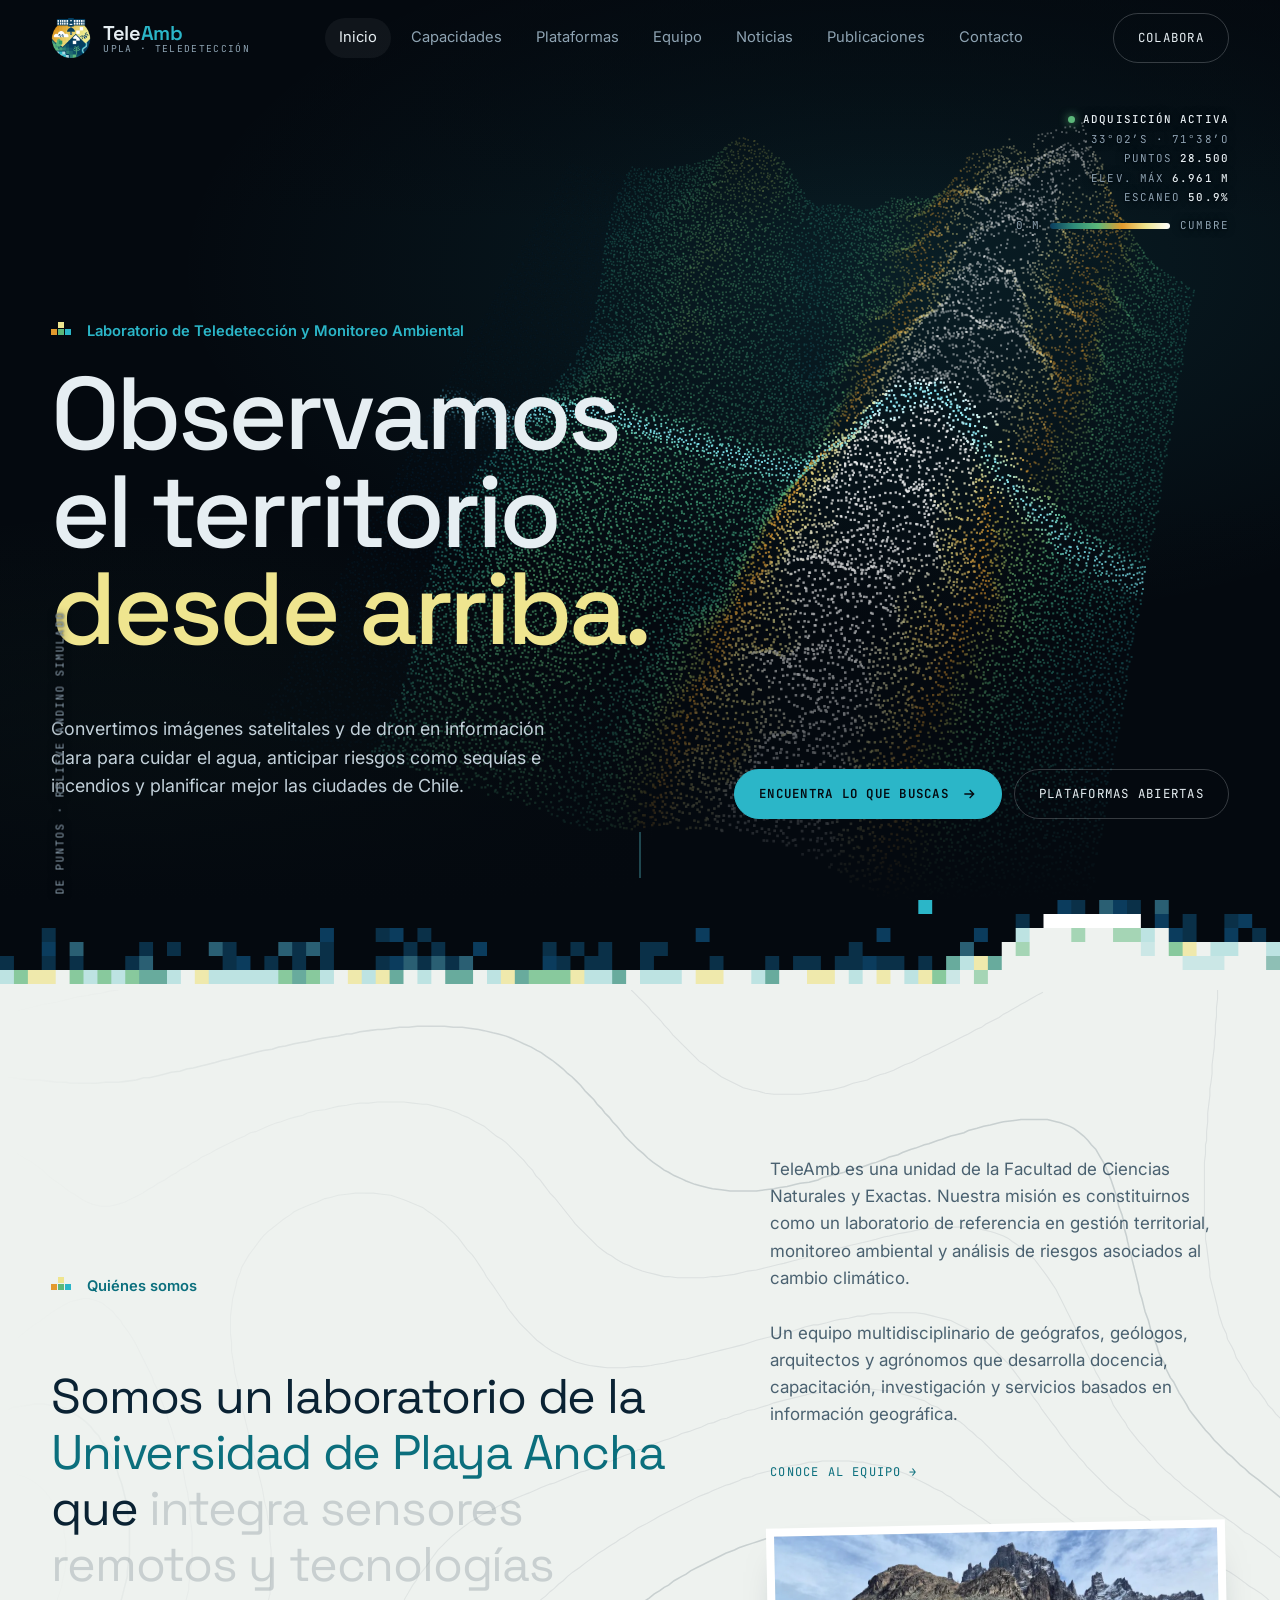
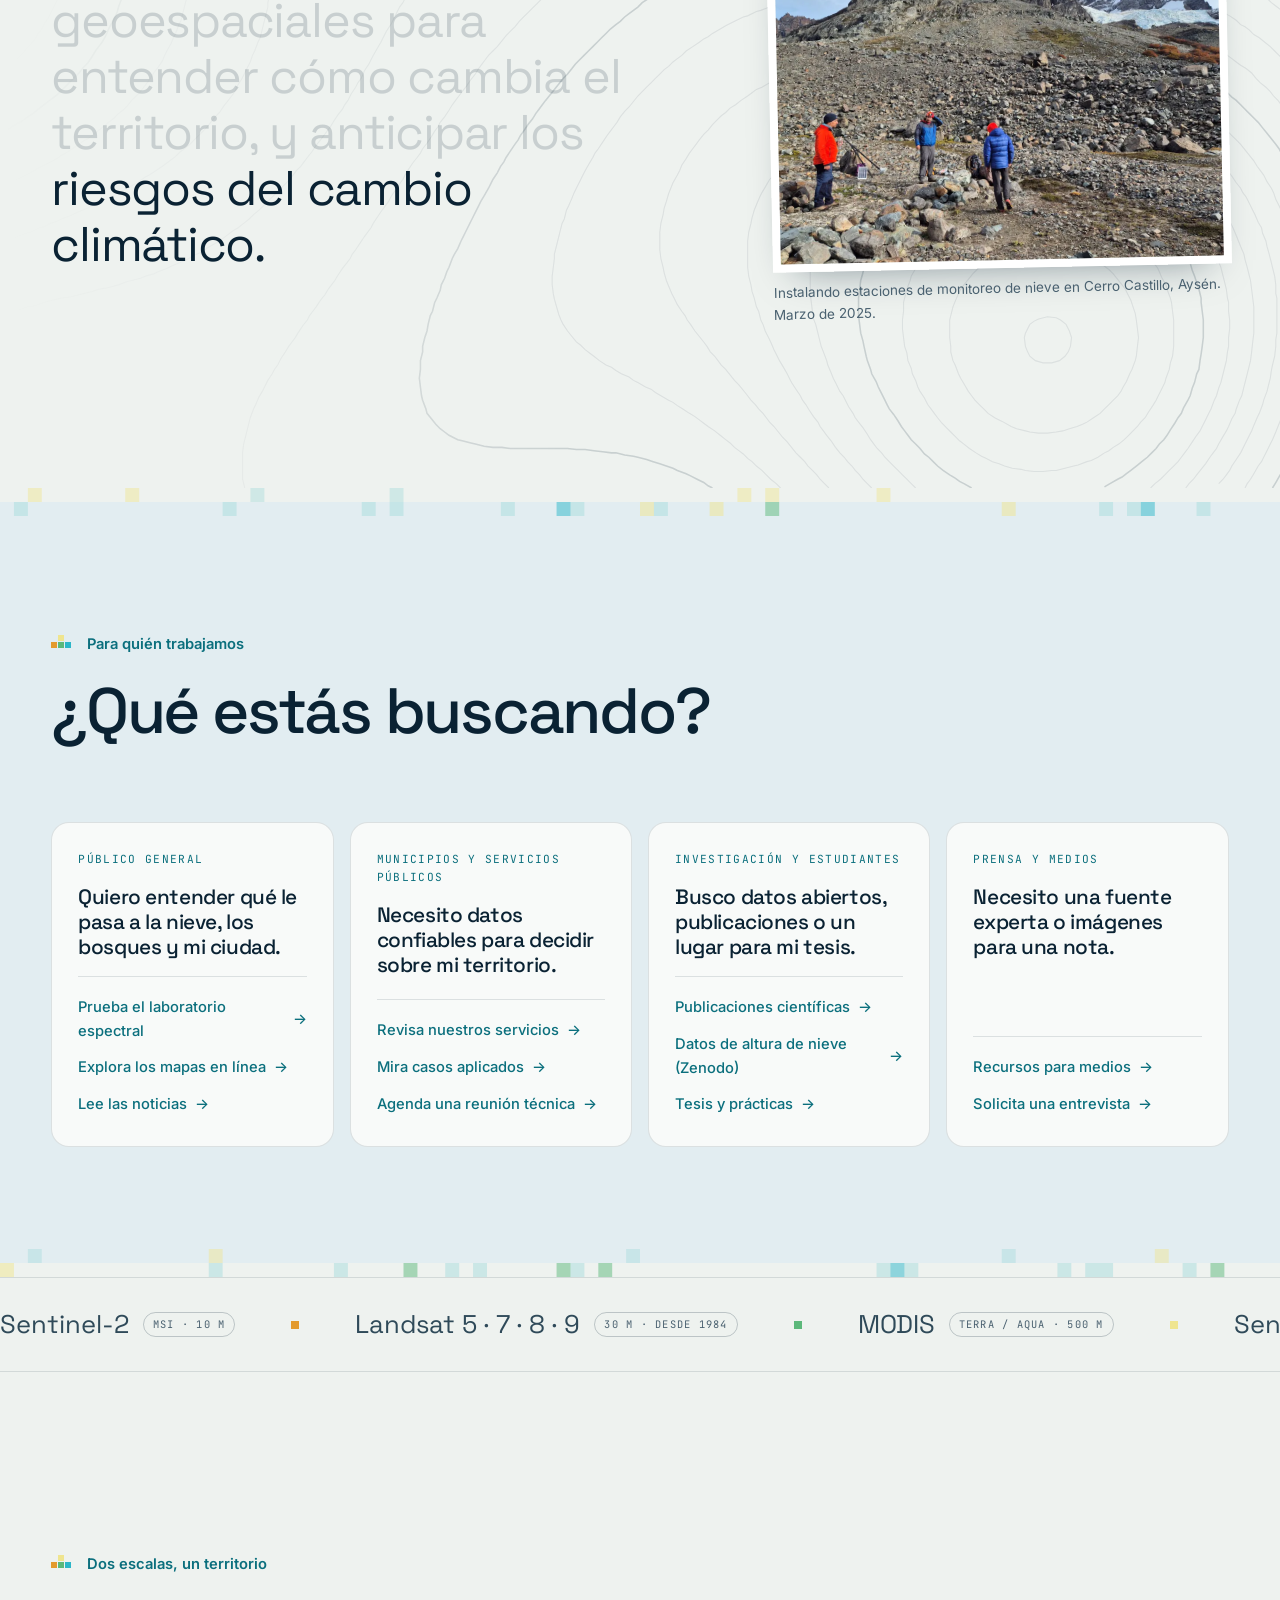
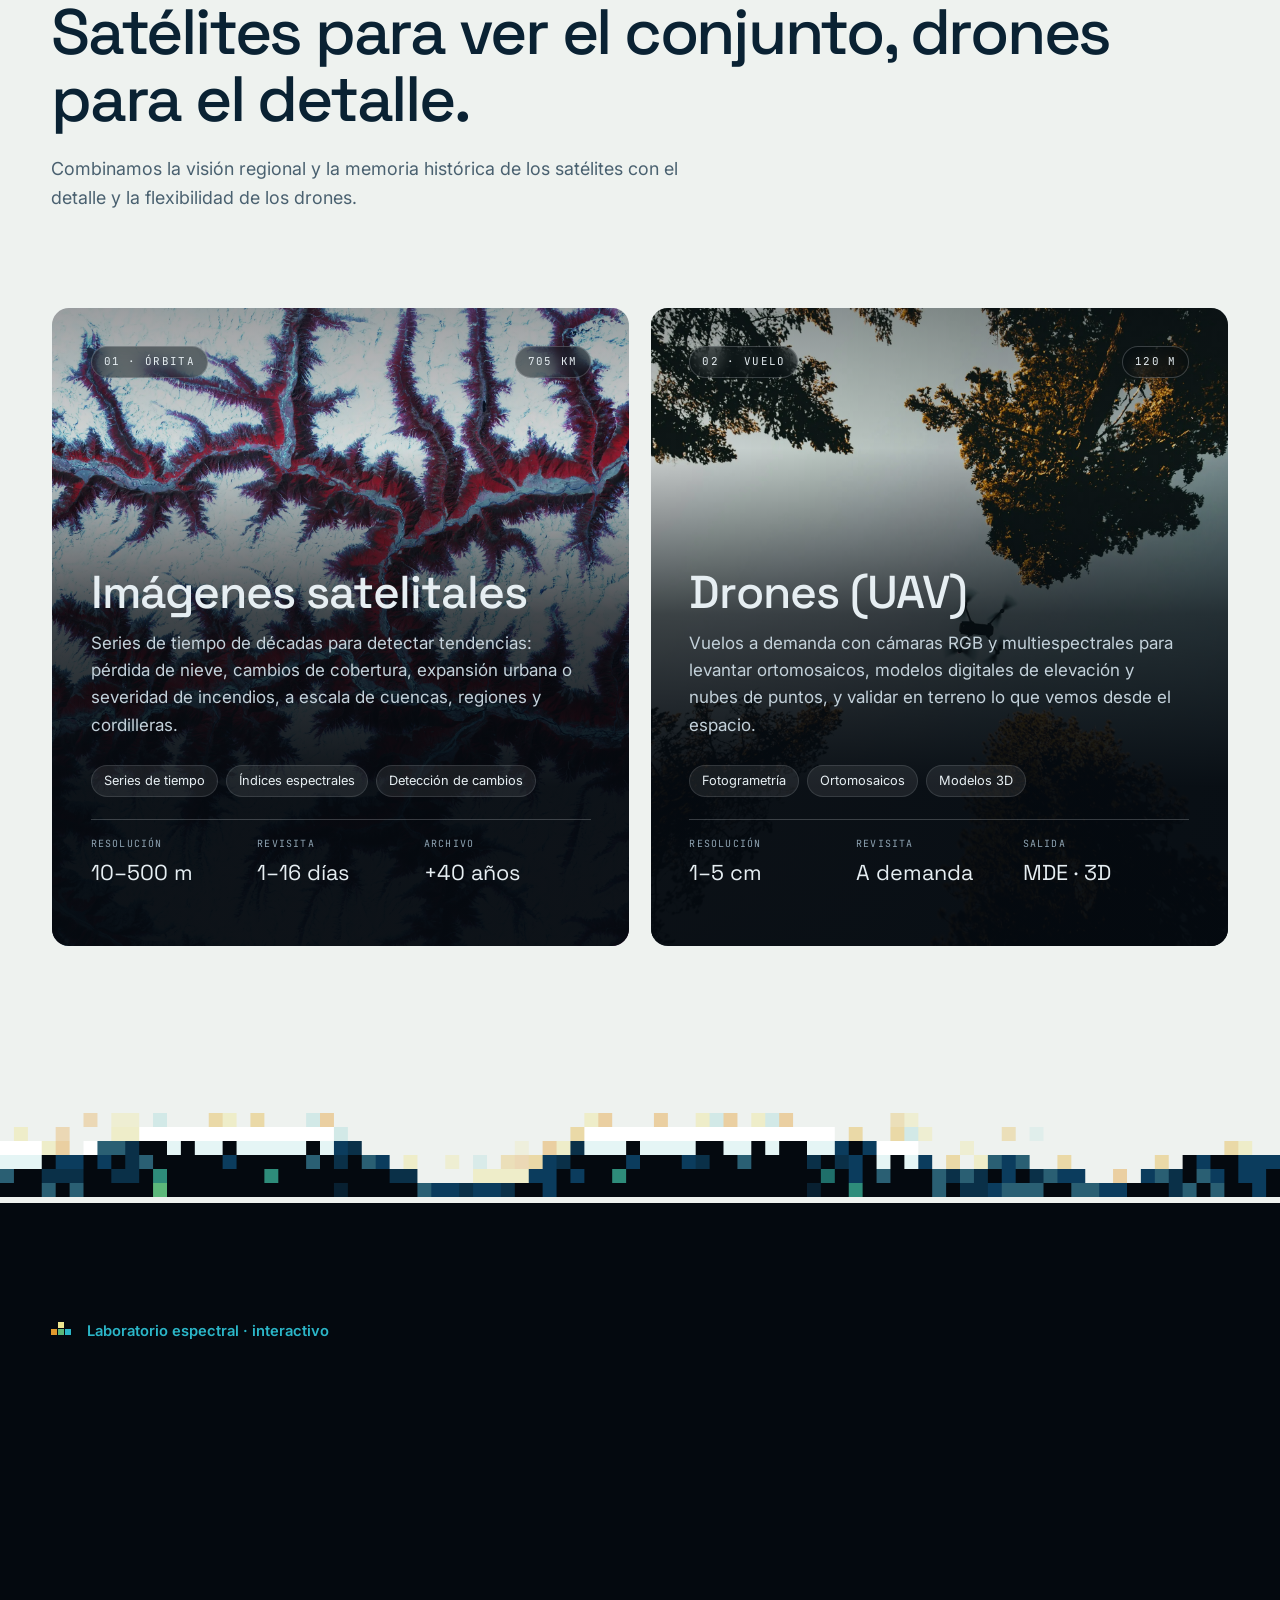
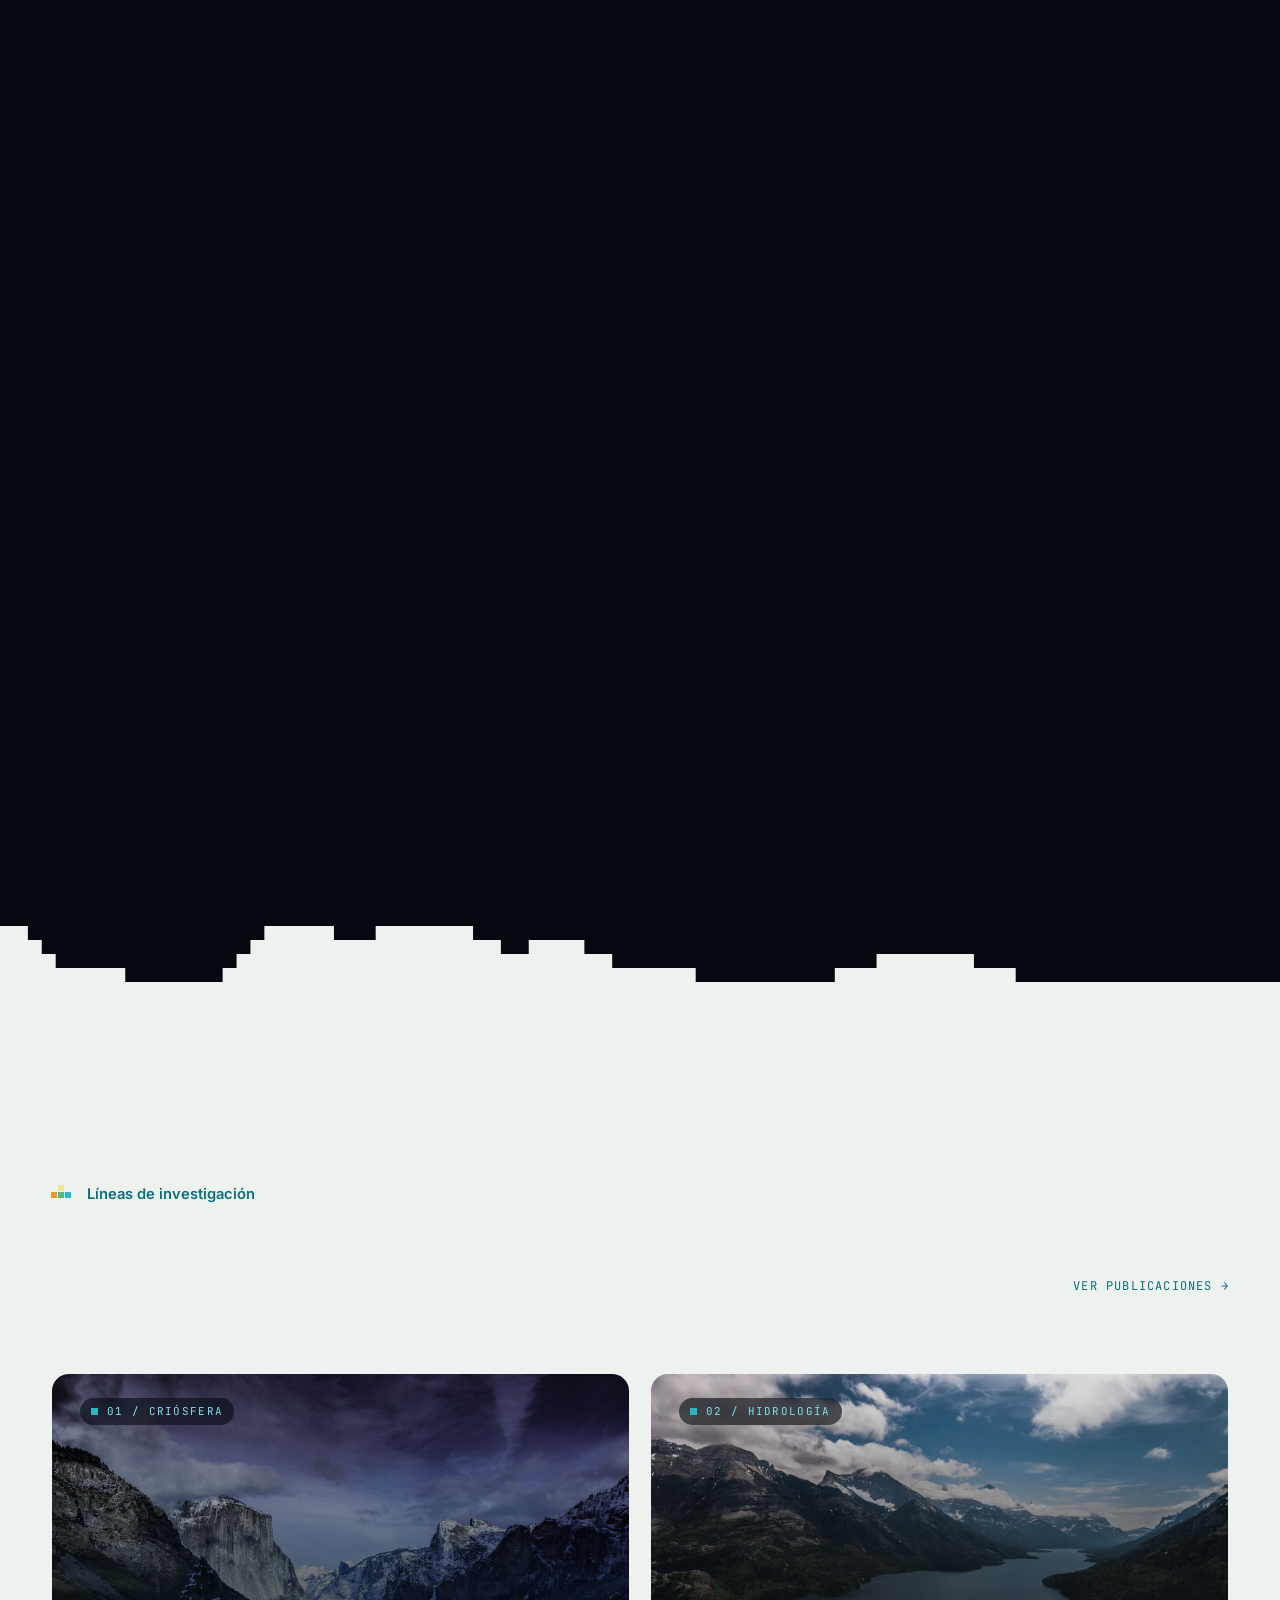
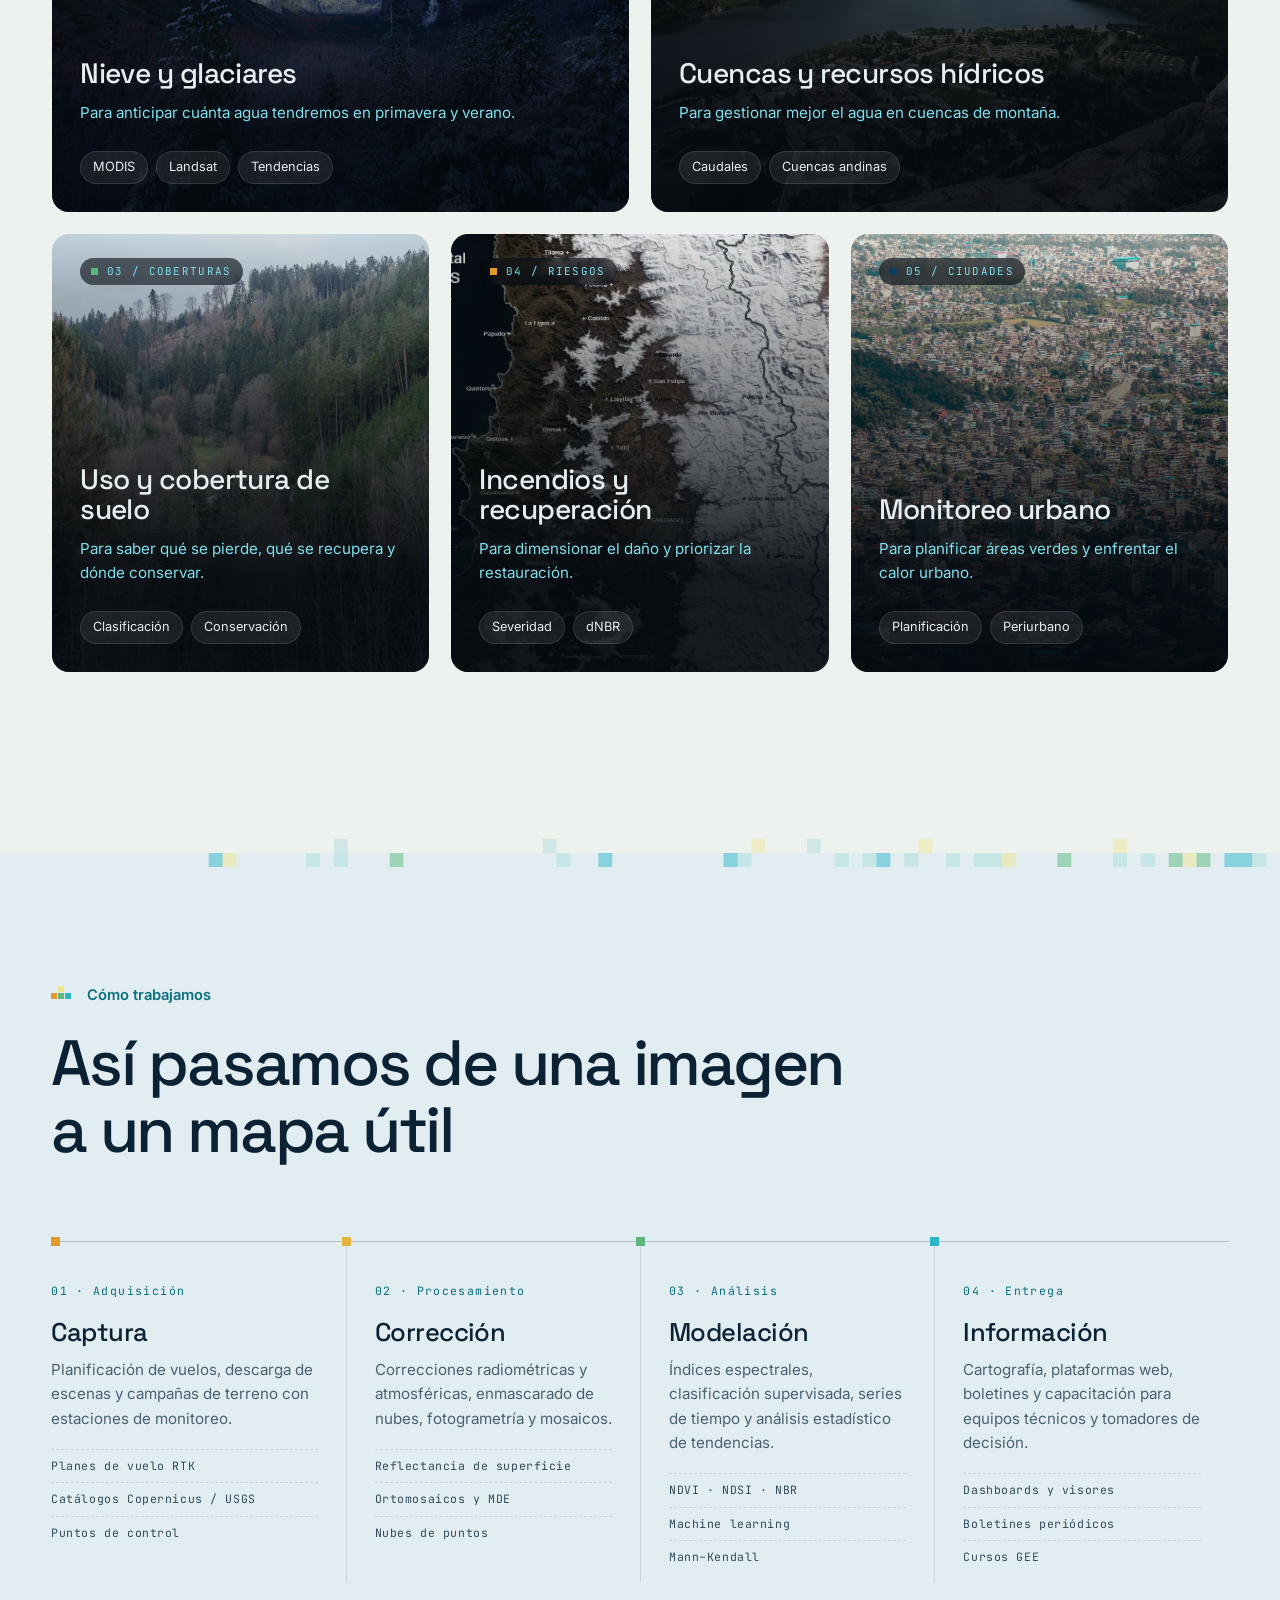
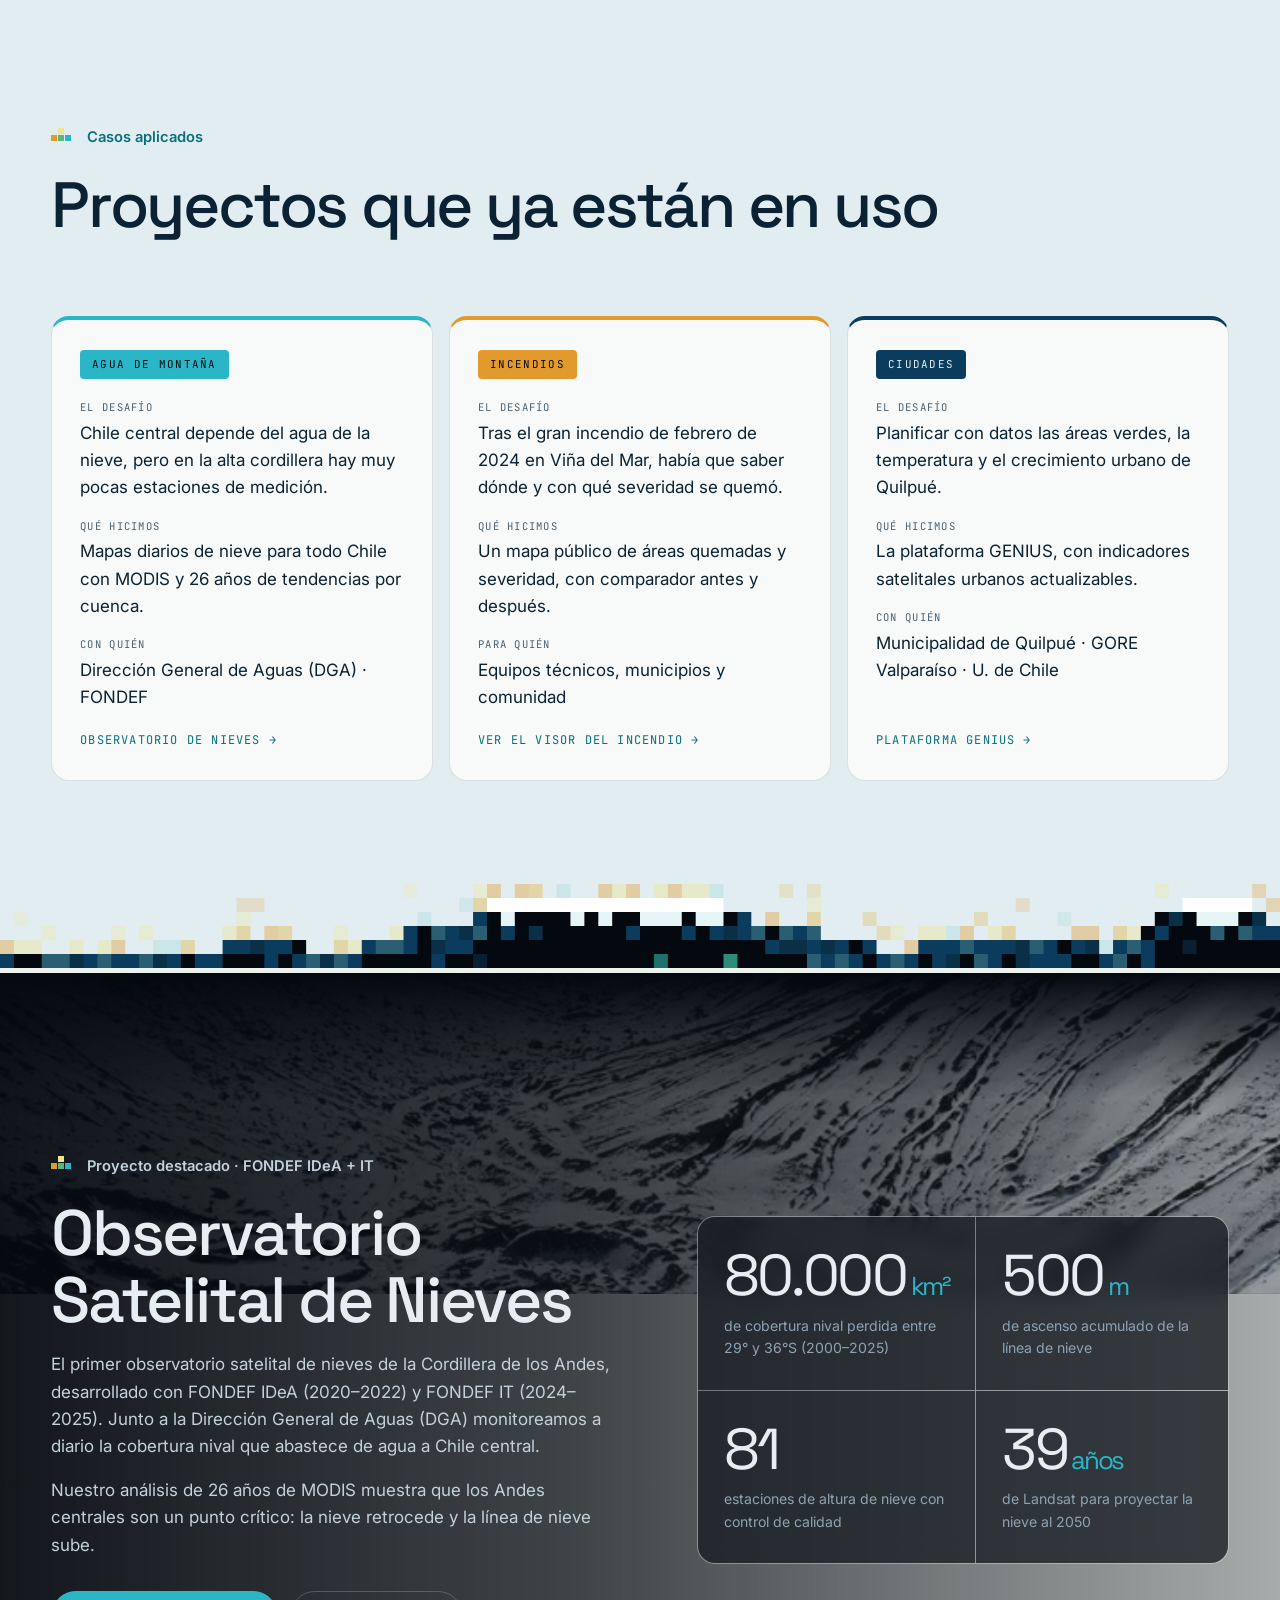
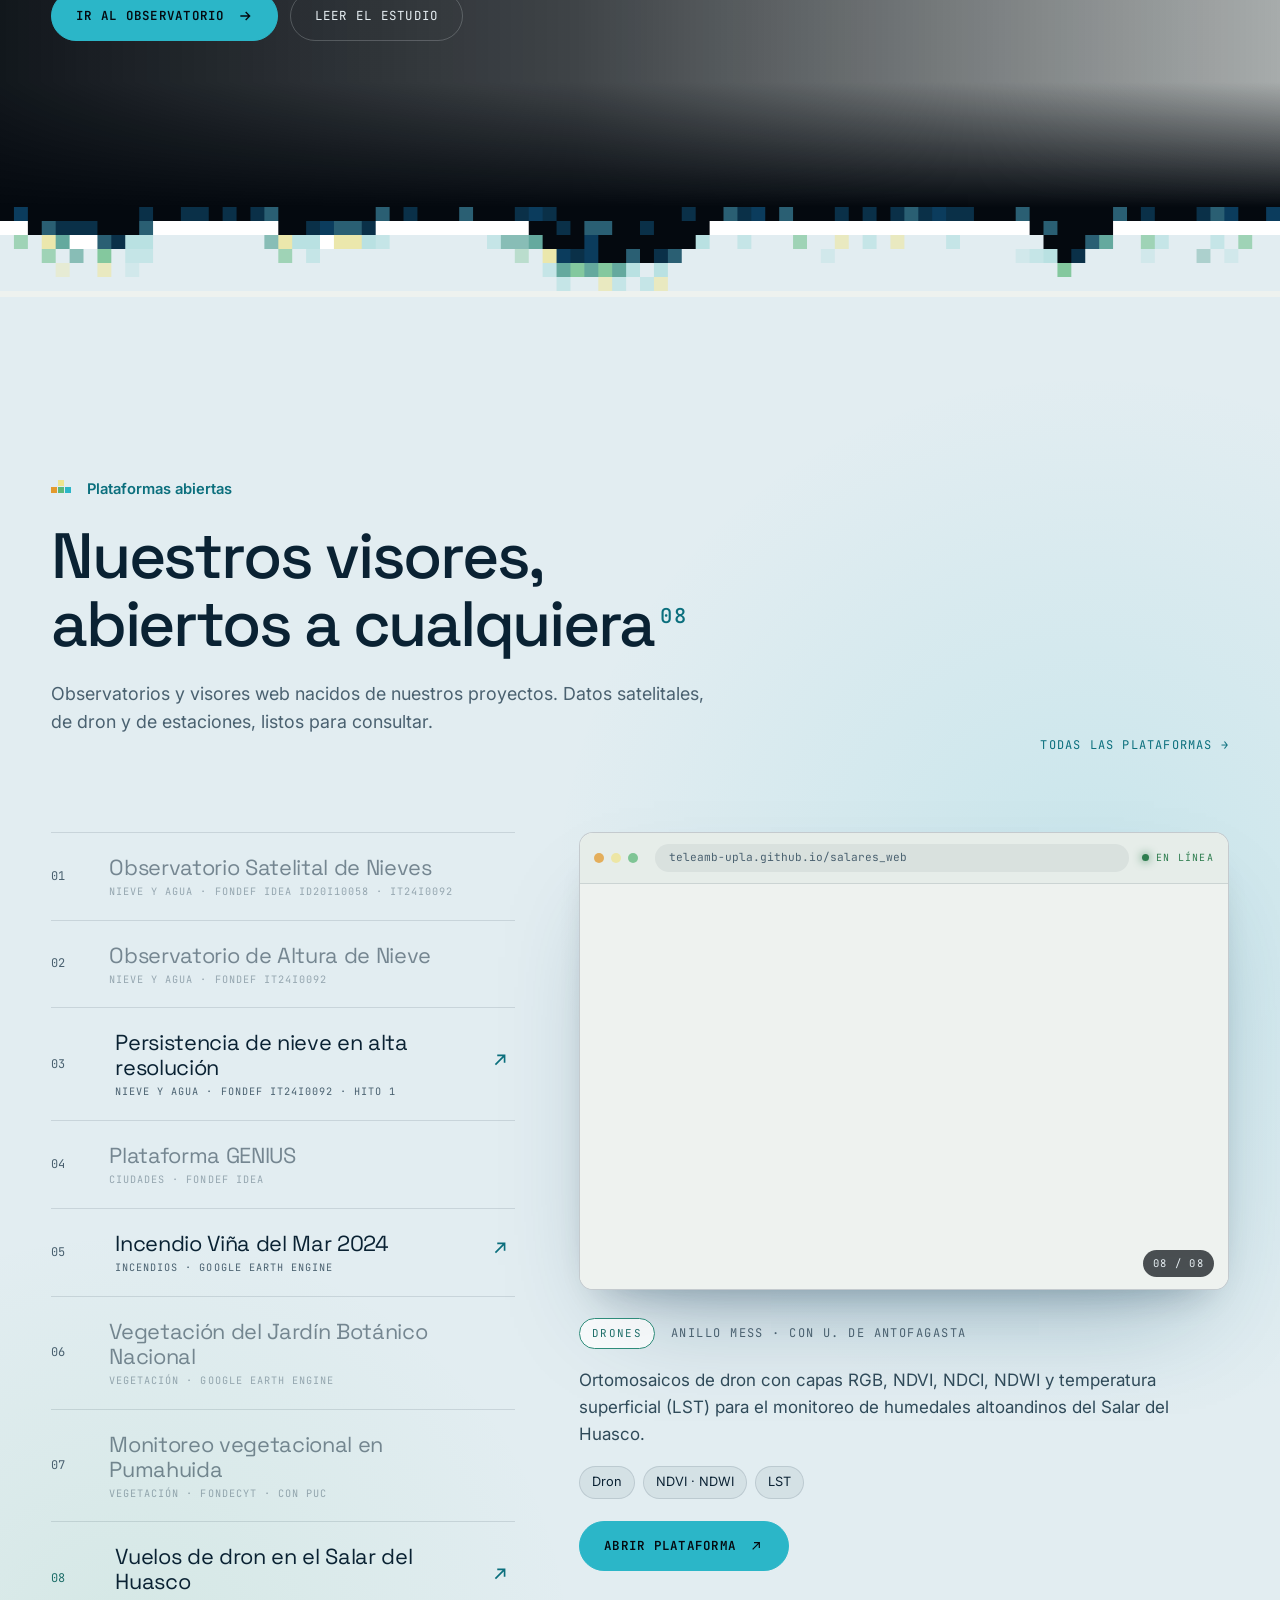
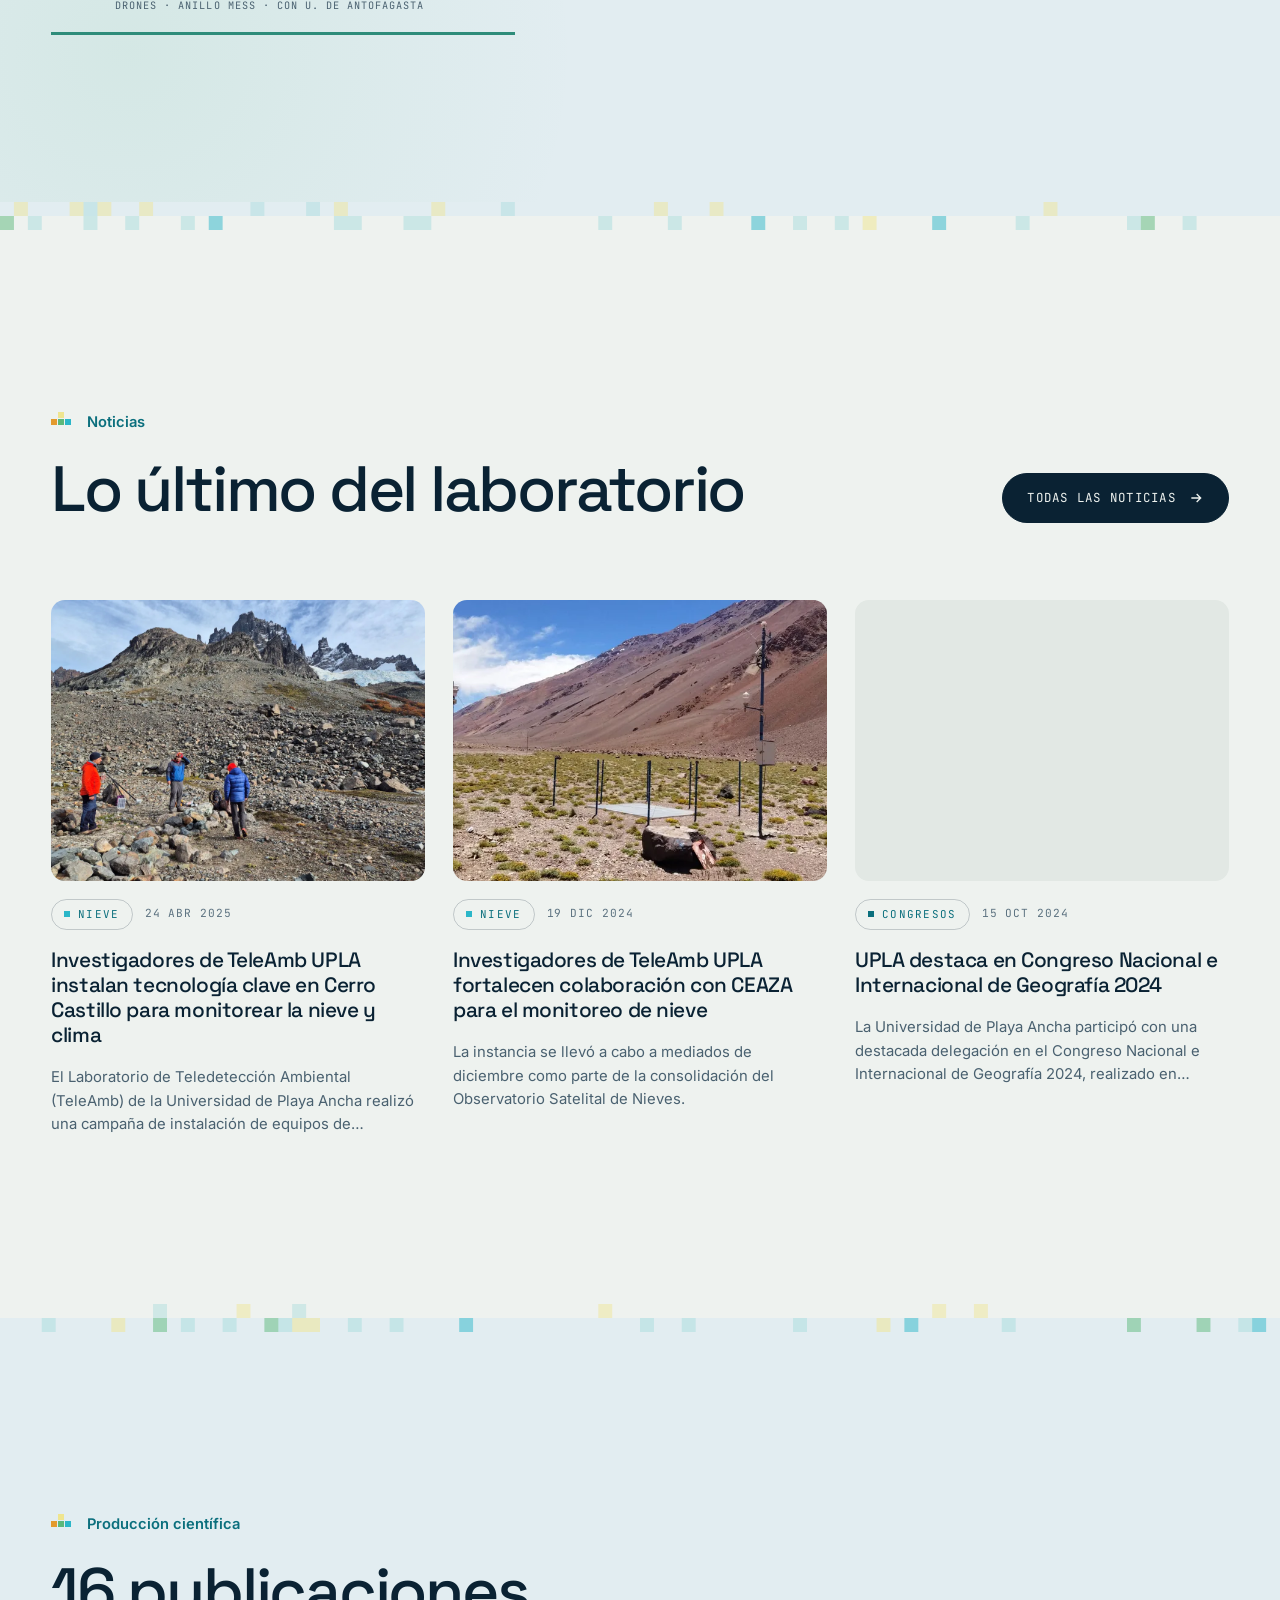
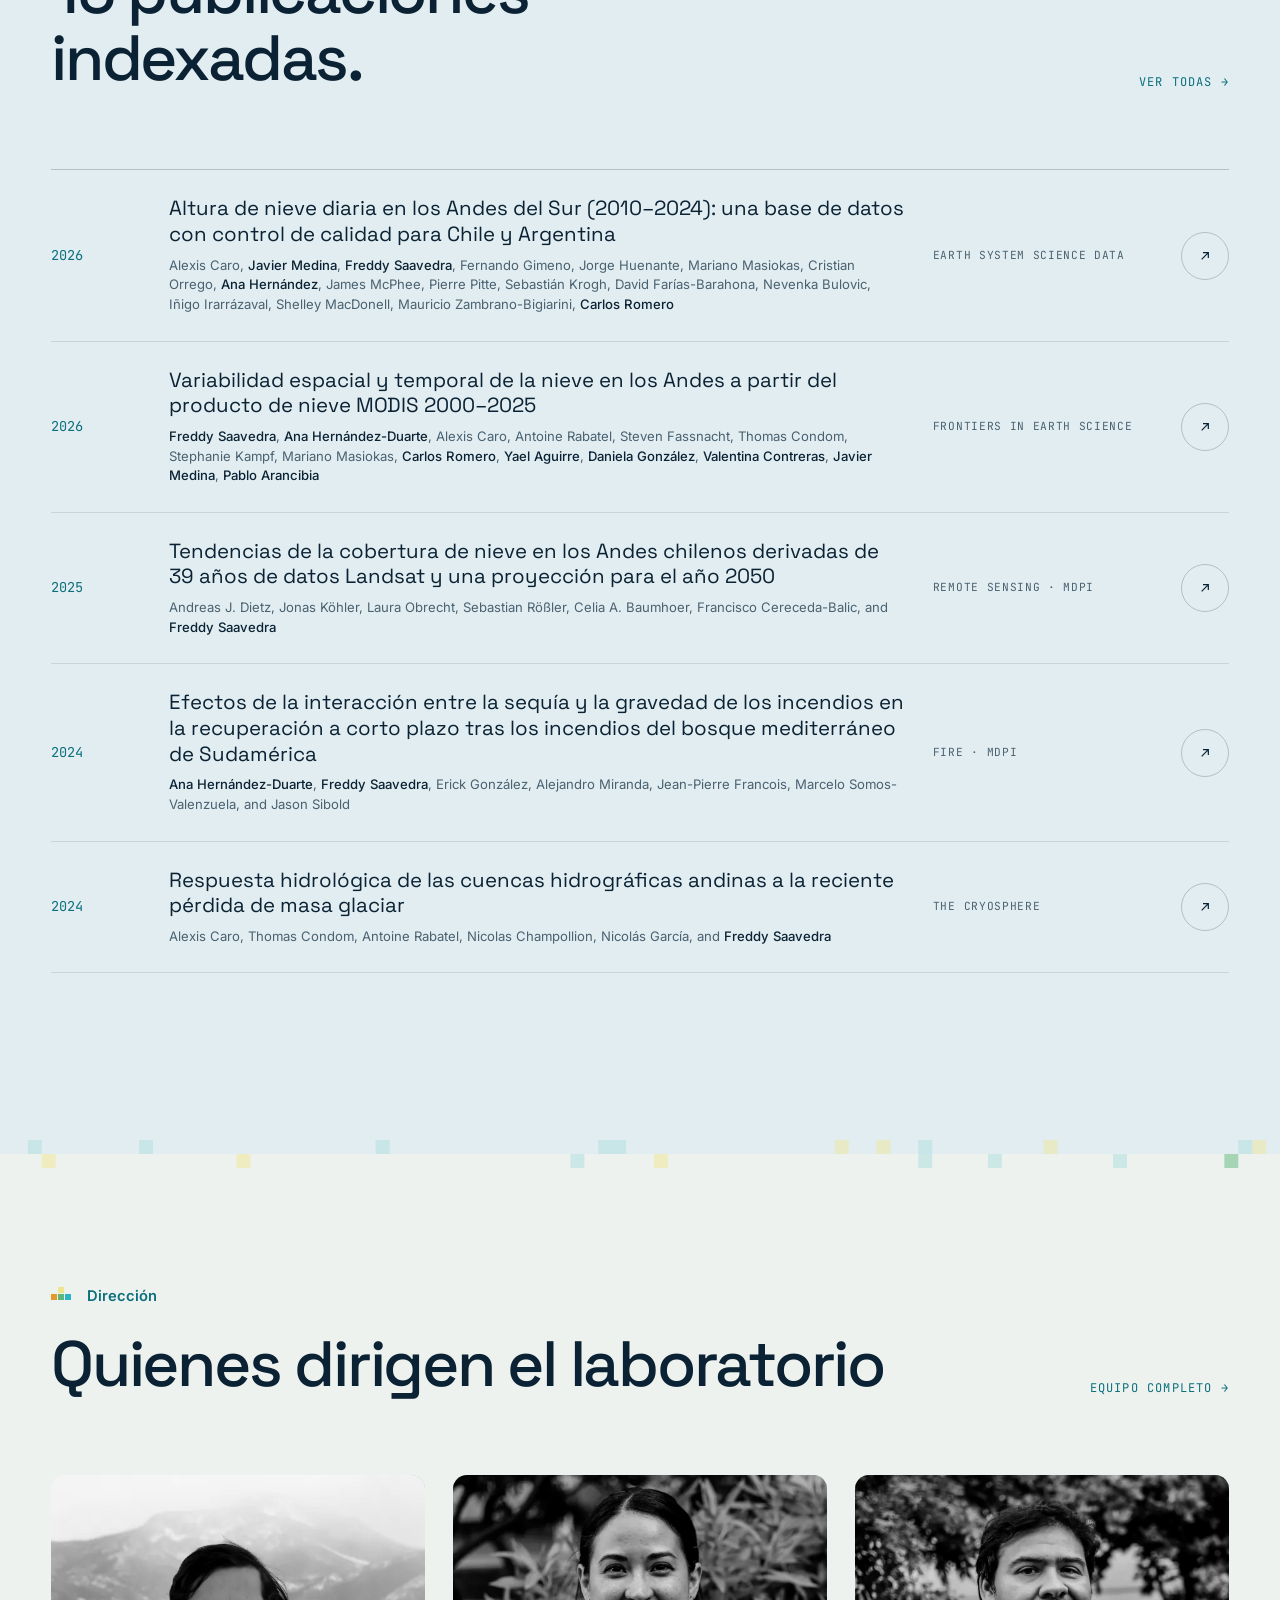
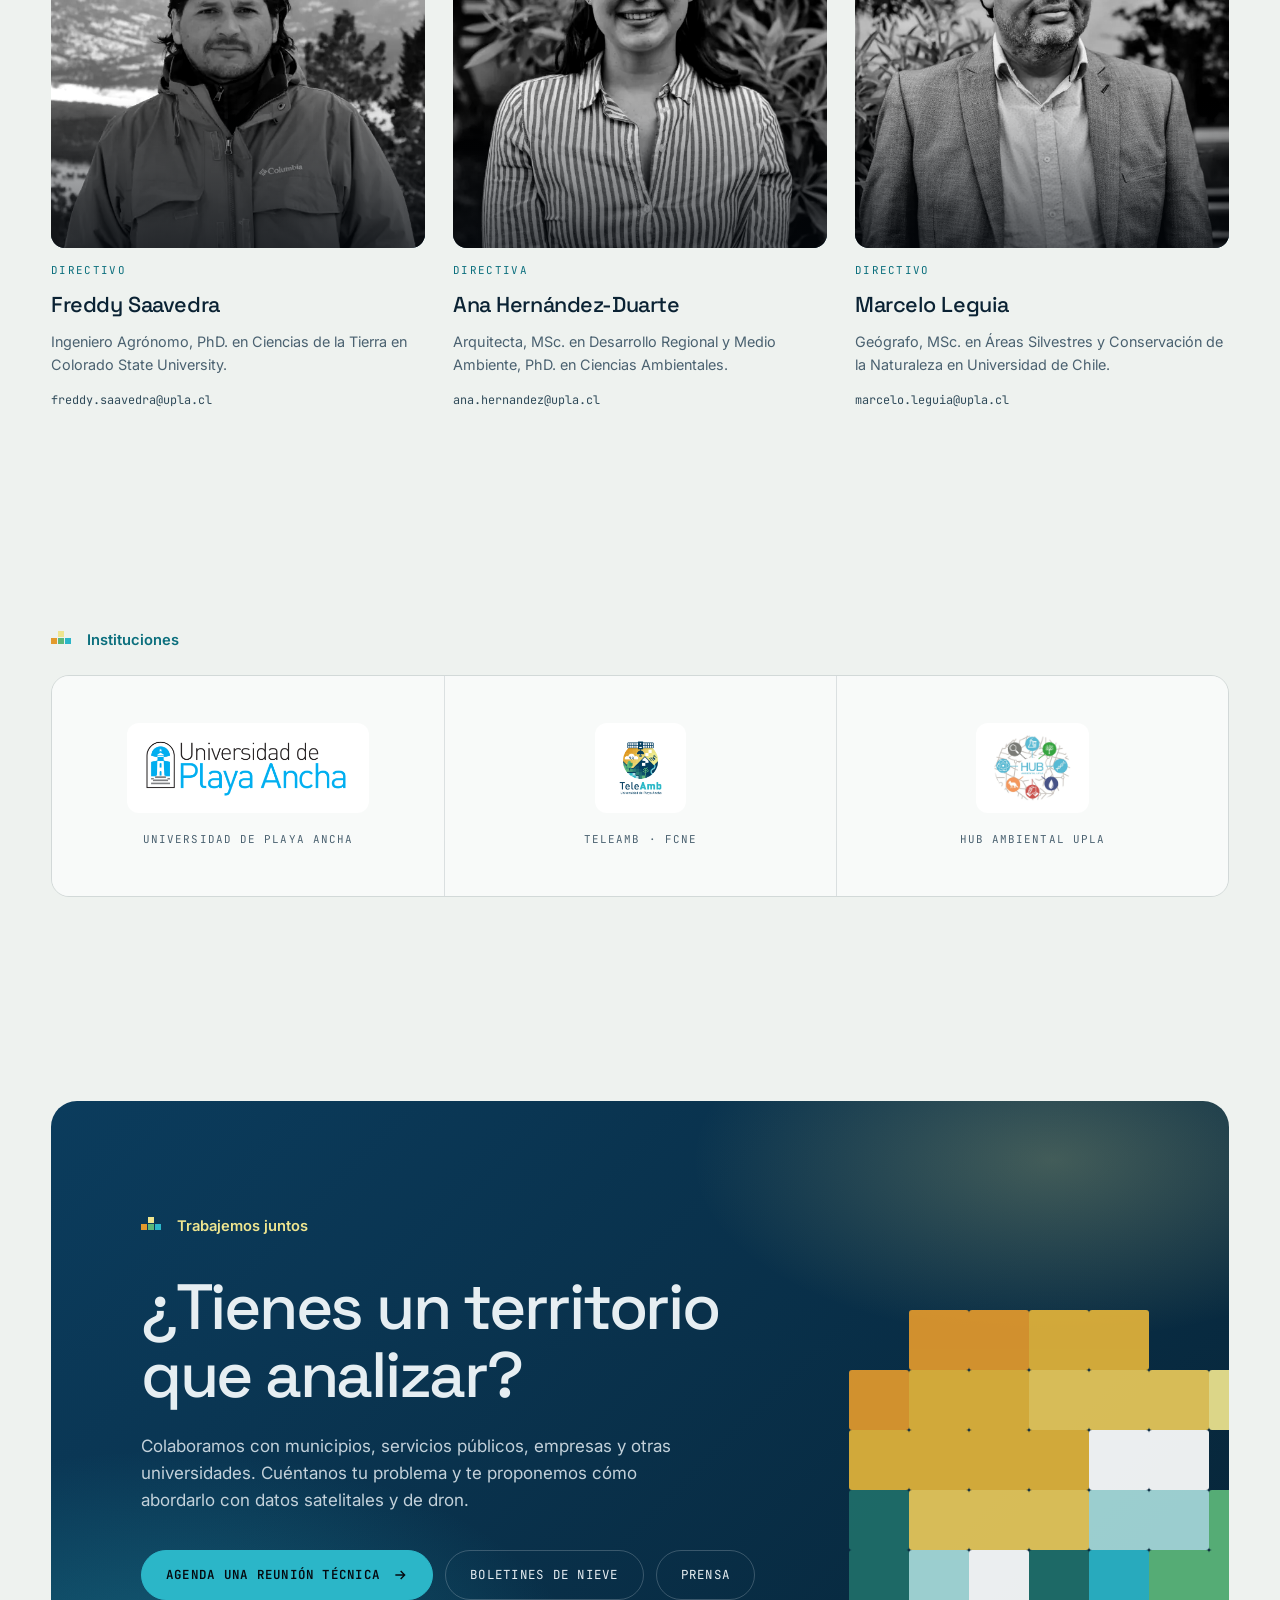
==== index.html @ 30060940 "Diseño más orgánico: costuras de píxeles con la paleta del logo, curvas de nivel, colores temáticos " ====
<!doctype html>
<html lang="es">
<head>
  <meta charset="utf-8">
  <meta name="viewport" content="width=device-width, initial-scale=1">
  <title>TeleAmb · Laboratorio de Teledetección y Monitoreo Ambiental · UPLA</title>
  <meta name="description" content="Laboratorio de Teledetección y Monitoreo Ambiental de la Universidad de Playa Ancha. Drones e imágenes satelitales para el análisis de coberturas, nieve, cuencas y territorio.">
  <meta name="theme-color" content="#04090f">
  <meta property="og:title" content="TeleAmb · Teledetección y Monitoreo Ambiental">
  <meta property="og:description" content="Drones e imágenes satelitales para comprender y gestionar el territorio.">
  <meta property="og:image" content="assets/img/fondo/satelital.webp">
  <meta property="og:type" content="website">
  <link rel="icon" href="assets/img/favicon.png">
  <link rel="apple-touch-icon" href="assets/img/apple-touch-icon.png">
  <link rel="preconnect" href="https://fonts.googleapis.com">
  <link rel="preconnect" href="https://fonts.gstatic.com" crossorigin>
  <link href="https://fonts.googleapis.com/css2?family=Inter:wght@400;500;600&family=JetBrains+Mono:wght@400;500&family=Space+Grotesk:wght@400;500;600&display=swap" rel="stylesheet">
  <link rel="stylesheet" href="assets/css/styles.css">
  <script async src="https://www.googletagmanager.com/gtag/js?id=G-C6QRCWL86H"></script>
  <script>
    window.dataLayer = window.dataLayer || [];
    function gtag(){dataLayer.push(arguments);}
    gtag('js', new Date());
    gtag('config', 'G-C6QRCWL86H');
  </script>
</head>
<body>
  <a class="skip-link" href="#contenido">Saltar al contenido</a>

  <header class="site-header">
    <nav class="nav container" aria-label="Principal">
      <a class="brand" href="index.html" aria-label="TeleAmb, inicio">
        <img src="assets/img/teleamb-icon.png" alt="" width="40" height="40">
        <span class="brand__text">
          <span class="brand__name">Tele<b>Amb</b></span>
          <span class="brand__sub">UPLA · Teledetección</span>
        </span>
      </a>
      <ul class="nav__links">
        <li><a href="index.html" aria-current="page">Inicio</a></li>
        <li><a href="index.html#capacidades">Capacidades</a></li>
        <li><a href="plataformas.html">Plataformas</a></li>
        <li><a href="team.html">Equipo</a></li>
        <li><a href="noticias.html">Noticias</a></li>
        <li><a href="publicaciones.html">Publicaciones</a></li>
        <li><a href="contact.html">Contacto</a></li>
      </ul>
      <div class="nav__cta">
        <span class="nav__clock">VALPARAÍSO <span data-clock>--:--:--</span></span>
        <a class="btn btn--ghost" href="contact.html">Colabora</a>
        <button class="nav-toggle" type="button" aria-label="Abrir menú" aria-expanded="false"><span></span><span></span></button>
      </div>
    </nav>
  </header>

  <main id="contenido">
    <!-- ===================== HERO ===================== -->
    <section class="hero" aria-label="Presentación">
      <canvas class="hero__canvas" data-terrain aria-hidden="true"></canvas>

      <div class="hud hud--tr" aria-hidden="true">
        <div><span class="hud__dot"></span><b>Adquisición activa</b></div>
        <div>33°02′S · 71°38′O</div>
        <div>Puntos <b data-hud-pts>0</b></div>
        <div>Elev. máx <b data-hud-elev>6.961 m</b></div>
        <div>Escaneo <b data-hud-scan>000.0%</b></div>
        <div class="hud__legend"><span>0 m</span><span class="hud__ramp"></span><span>Cumbre</span></div>
      </div>
      <div class="hud hud--ml" aria-hidden="true">Nube de puntos · Relieve andino simulado</div>

      <div class="container hero__content">
        <p class="eyebrow fade-in">Laboratorio de Teledetección y Monitoreo Ambiental</p>
        <h1 class="display hero__title">
          <span class="line"><span>Observamos</span></span>
          <span class="line"><span>el territorio</span></span>
          <span class="line"><span class="text-gradient">desde arriba.</span></span>
        </h1>
        <div class="hero__bottom fade-in">
          <p class="lead">Convertimos imágenes satelitales y de dron en información clara para cuidar el agua, anticipar riesgos como sequías e incendios y planificar mejor las ciudades de Chile.</p>
          <div class="hero__actions">
            <a class="btn btn--primary" href="#para-quien">Encuentra lo que buscas
              <svg viewBox="0 0 24 24" fill="none" stroke="currentColor" stroke-width="2" aria-hidden="true"><path d="M5 12h14M13 6l6 6-6 6"/></svg>
            </a>
            <a class="btn btn--ghost" href="#plataformas">Plataformas abiertas</a>
          </div>
        </div>
      </div>
      <div class="scroll-cue" aria-hidden="true"></div>
    </section>

    <div class="seam" data-seam="night paper" aria-hidden="true"></div>
    <!-- ===================== QUIÉNES SOMOS ===================== -->
    <section class="section" id="nosotros">
      <div class="grid-lines" aria-hidden="true"></div>
      <div class="container about-grid">
        <div>
          <p class="eyebrow">Quiénes somos</p>
          <p class="manifesto" data-manifesto>Somos un laboratorio de la <em>Universidad de Playa Ancha</em> que integra sensores remotos y tecnologías geoespaciales para entender cómo cambia el territorio, y anticipar los riesgos del cambio climático.</p>
        </div>
        <div class="about-grid__side" data-reveal>
          <p>TeleAmb es una unidad de la Facultad de Ciencias Naturales y Exactas. Nuestra misión es constituirnos como un laboratorio de referencia en gestión territorial, monitoreo ambiental y análisis de riesgos asociados al cambio climático.</p>
          <p>Un equipo multidisciplinario de geógrafos, geólogos, arquitectos y agrónomos que desarrolla docencia, capacitación, investigación y servicios basados en información geográfica.</p>
          <a class="link-arrow" href="team.html">Conoce al equipo</a>
          <figure class="field-photo">
            <img src="assets/img/noticias/cerro_castillo.webp" alt="Integrantes del laboratorio instalando equipos de monitoreo en un campo de rocas bajo el Cerro Castillo" loading="lazy" decoding="async">
            <figcaption>Instalando estaciones de monitoreo de nieve en Cerro Castillo, Aysén. Marzo de 2025.</figcaption>
          </figure>
        </div>
      </div>
    </section>

    <div class="seam seam--soft" data-seam="paper sky" aria-hidden="true"></div>
    <!-- ===================== PARA QUIÉN ===================== -->
    <section class="section section--tight section--alt" id="para-quien">
      <div class="container">
        <div class="section-head">
          <div>
            <p class="eyebrow">Para quién trabajamos</p>
            <h2 class="h2" data-reveal>¿Qué estás buscando?</h2>
          </div>
        </div>
        <div class="paths">
          <article class="path" data-reveal>
            <span class="path__who">Público general</span>
            <h3>Quiero entender qué le pasa a la nieve, los bosques y mi ciudad.</h3>
            <ul>
              <li><a class="link-arrow" href="#laboratorio">Prueba el laboratorio espectral</a></li>
              <li><a class="link-arrow" href="plataformas.html">Explora los mapas en línea</a></li>
              <li><a class="link-arrow" href="noticias.html">Lee las noticias</a></li>
            </ul>
          </article>
          <article class="path" data-reveal style="--d:.06s">
            <span class="path__who">Municipios y servicios públicos</span>
            <h3>Necesito datos confiables para decidir sobre mi territorio.</h3>
            <ul>
              <li><a class="link-arrow" href="contact.html">Revisa nuestros servicios</a></li>
              <li><a class="link-arrow" href="#casos">Mira casos aplicados</a></li>
              <li><a class="link-arrow" href="contact.html#formulario">Agenda una reunión técnica</a></li>
            </ul>
          </article>
          <article class="path" data-reveal style="--d:.12s">
            <span class="path__who">Investigación y estudiantes</span>
            <h3>Busco datos abiertos, publicaciones o un lugar para mi tesis.</h3>
            <ul>
              <li><a class="link-arrow" href="publicaciones.html">Publicaciones científicas</a></li>
              <li><a class="link-arrow" href="https://doi.org/10.5281/zenodo.21577171" target="_blank" rel="noopener">Datos de altura de nieve (Zenodo)</a></li>
              <li><a class="link-arrow" href="team.html">Tesis y prácticas</a></li>
            </ul>
          </article>
          <article class="path" data-reveal style="--d:.18s">
            <span class="path__who">Prensa y medios</span>
            <h3>Necesito una fuente experta o imágenes para una nota.</h3>
            <ul>
              <li><a class="link-arrow" href="contact.html#prensa">Recursos para medios</a></li>
              <li><a class="link-arrow" href="mailto:teleamb@upla.cl?subject=Prensa%20-%20solicitud%20de%20entrevista">Solicita una entrevista</a></li>
            </ul>
          </article>
        </div>
      </div>
    </section>

    <div class="seam seam--soft" data-seam="sky paper" aria-hidden="true"></div>
    <!-- ===================== SENSORES ===================== -->
    <div class="marquee" aria-label="Plataformas y herramientas que utilizamos">
      <div class="marquee__track">
        <span class="marquee__item">Sentinel-2 <small>MSI · 10 m</small></span>
        <span class="marquee__item">Landsat 5 · 7 · 8 · 9 <small>30 m · desde 1984</small></span>
        <span class="marquee__item">MODIS <small>Terra / Aqua · 500 m</small></span>
        <span class="marquee__item">Sentinel-1 <small>Radar SAR</small></span>
        <span class="marquee__item">Drones RTK <small>cm / píxel</small></span>
        <span class="marquee__item">Cámaras multiespectrales <small>NIR · Red Edge</small></span>
        <span class="marquee__item">Google Earth Engine <small>Nube</small></span>
        <span class="marquee__item">Copernicus <small>Datos abiertos</small></span>
        <span class="marquee__item">Estaciones de monitoreo <small>In situ</small></span>
        <span class="marquee__item" aria-hidden="true">Sentinel-2 <small>MSI · 10 m</small></span>
        <span class="marquee__item" aria-hidden="true">Landsat 5 · 7 · 8 · 9 <small>30 m · desde 1984</small></span>
        <span class="marquee__item" aria-hidden="true">MODIS <small>Terra / Aqua · 500 m</small></span>
        <span class="marquee__item" aria-hidden="true">Sentinel-1 <small>Radar SAR</small></span>
        <span class="marquee__item" aria-hidden="true">Drones RTK <small>cm / píxel</small></span>
        <span class="marquee__item" aria-hidden="true">Cámaras multiespectrales <small>NIR · Red Edge</small></span>
        <span class="marquee__item" aria-hidden="true">Google Earth Engine <small>Nube</small></span>
        <span class="marquee__item" aria-hidden="true">Copernicus <small>Datos abiertos</small></span>
        <span class="marquee__item" aria-hidden="true">Estaciones de monitoreo <small>In situ</small></span>
      </div>
    </div>

    <!-- ===================== DOS ESCALAS ===================== -->
    <section class="section" id="capacidades">
      <div class="container">
        <div class="section-head">
          <div>
            <p class="eyebrow">Dos escalas, un territorio</p>
            <h2 class="h2" data-reveal>Satélites para ver el conjunto, drones para el detalle.</h2>
            <p class="lead" data-reveal>Combinamos la visión regional y la memoria histórica de los satélites con el detalle y la flexibilidad de los drones.</p>
          </div>
        </div>

        <div class="scales">
          <article class="scale-card" data-reveal>
            <div class="scale-card__bg" style="background-image:url('assets/img/fondo/satelital.webp')"></div>
            <div class="scale-card__top">
              <span class="tag">01 · Órbita</span>
              <span class="tag">705 km</span>
            </div>
            <div>
              <h3>Imágenes satelitales</h3>
              <p>Series de tiempo de décadas para detectar tendencias: pérdida de nieve, cambios de cobertura, expansión urbana o severidad de incendios, a escala de cuencas, regiones y cordilleras.</p>
              <div class="chips">
                <span class="chip">Series de tiempo</span>
                <span class="chip">Índices espectrales</span>
                <span class="chip">Detección de cambios</span>
              </div>
              <dl class="specs">
                <div><dt>Resolución</dt><dd>10–500 m</dd></div>
                <div><dt>Revisita</dt><dd>1–16 días</dd></div>
                <div><dt>Archivo</dt><dd>+40 años</dd></div>
              </dl>
            </div>
          </article>

          <article class="scale-card" data-reveal style="--d:.12s">
            <div class="scale-card__bg" style="background-image:url('assets/img/fondo/drones.webp')"></div>
            <div class="scale-card__top">
              <span class="tag">02 · Vuelo</span>
              <span class="tag">120 m</span>
            </div>
            <div>
              <h3>Drones (UAV)</h3>
              <p>Vuelos a demanda con cámaras RGB y multiespectrales para levantar ortomosaicos, modelos digitales de elevación y nubes de puntos, y validar en terreno lo que vemos desde el espacio.</p>
              <div class="chips">
                <span class="chip">Fotogrametría</span>
                <span class="chip">Ortomosaicos</span>
                <span class="chip">Modelos 3D</span>
              </div>
              <dl class="specs">
                <div><dt>Resolución</dt><dd>1–5 cm</dd></div>
                <div><dt>Revisita</dt><dd>A demanda</dd></div>
                <div><dt>Salida</dt><dd>MDE · 3D</dd></div>
              </dl>
            </div>
          </article>
        </div>
      </div>
    </section>

    <div class="seam" data-seam="paper night" aria-hidden="true"></div>
    <!-- ===================== LABORATORIO ESPECTRAL ===================== -->
    <section class="section section--tight theme-dark" id="laboratorio">
      <div class="container">
        <div class="section-head">
          <div>
            <p class="eyebrow">Laboratorio espectral · interactivo</p>
            <h2 class="h2" data-reveal>Prueba a leer una imagen<br>como lo hacemos nosotros.</h2>
            <p class="lead" data-reveal>Arrastra la barra sobre la escena. A la izquierda, la imagen tal como llega del satélite; a la derecha, lo que obtenemos al procesarla. Elige qué buscar: nieve, vegetación o tipos de cobertura.</p>
          </div>
        </div>

        <div class="spectral" data-spectral data-src="assets/img/fondo/satelital.webp">
          <div class="spectral__panel" data-reveal>
            <div class="spectral__modes" role="group" aria-label="Tipo de procesamiento">
              <button class="mode-btn" type="button" data-mode="clasificacion" aria-pressed="true">
                <div><strong>Clasificación</strong><span>Coberturas por umbrales</span></div><i></i>
              </button>
              <button class="mode-btn" type="button" data-mode="nieve" aria-pressed="false">
                <div><strong>Nieve</strong><span>Índice de brillo espectral</span></div><i></i>
              </button>
              <button class="mode-btn" type="button" data-mode="vigor" aria-pressed="false">
                <div><strong>Vegetación</strong><span>Diferencia normalizada</span></div><i></i>
              </button>
              <button class="mode-btn" type="button" data-mode="bordes" aria-pressed="false">
                <div><strong>Bordes</strong><span>Filtro Sobel</span></div><i></i>
              </button>
            </div>
            <div class="legend" data-legend aria-live="polite"></div>
            <p class="spectral__note">Escena en falso color: la vegetación aparece en rojo por su alta reflectancia en el infrarrojo cercano. Demostración didáctica; nuestros productos usan bandas completas y validación en terreno.</p>
          </div>

          <div class="spectral__view" data-reveal data-cursor tabindex="0" role="slider" aria-label="Comparador: original y procesada" aria-valuemin="0" aria-valuemax="100" aria-valuenow="50">
            <canvas data-layer="base" aria-hidden="true"></canvas>
            <canvas data-layer="top" class="layer-top" aria-hidden="true"></canvas>
            <div class="spectral__handle" aria-hidden="true"></div>
            <div class="spectral__labels" aria-hidden="true">
              <span class="tag">Original<span class="hide-sm"> · falso color</span></span>
              <span class="tag" data-mode-label>Clasificación de coberturas</span>
            </div>
            <div class="spectral__crosshair" aria-hidden="true"><span class="tag" data-coords>PX 0000 · 0000</span></div>
          </div>
        </div>
      </div>
    </section>

    <div class="seam" data-seam="night paper" aria-hidden="true"></div>
    <!-- ===================== LÍNEAS DE TRABAJO ===================== -->
    <section class="section">
      <div class="container">
        <div class="section-head">
          <div>
            <p class="eyebrow">Líneas de investigación</p>
            <h2 class="h2" data-reveal>En qué investigamos</h2>
          </div>
          <a class="link-arrow" href="publicaciones.html">Ver publicaciones</a>
        </div>

        <div class="lines">
          <article class="line-card" data-reveal tabindex="0" data-tone="nieve">
            <div class="line-card__bg" style="background-image:url('assets/img/fondo/nieve.webp')"></div>
            <span class="line-card__num">01 / Criósfera</span>
            <h3>Nieve y glaciares</h3>
            <div class="line-card__use">Para anticipar cuánta agua tendremos en primavera y verano.</div>
            <p>Persistencia de nieve, línea de nieves y balance de glaciares en los Andes a partir de MODIS y Landsat. Sede del Observatorio Satelital de Nieves.</p>
            <div class="chips"><span class="chip">MODIS</span><span class="chip">Landsat</span><span class="chip">Tendencias</span></div>
          </article>

          <article class="line-card" data-reveal tabindex="0" style="--d:.08s" data-tone="nieve">
            <div class="line-card__bg" style="background-image:url('assets/img/fondo/cuenca.webp')"></div>
            <span class="line-card__num">02 / Hidrología</span>
            <h3>Cuencas y recursos hídricos</h3>
            <div class="line-card__use">Para gestionar mejor el agua en cuencas de montaña.</div>
            <p>Relación entre cobertura nival, caudales y disponibilidad de agua en cuencas de montaña de Chile central.</p>
            <div class="chips"><span class="chip">Caudales</span><span class="chip">Cuencas andinas</span></div>
          </article>

          <article class="line-card" data-reveal tabindex="0" data-tone="vegetacion">
            <div class="line-card__bg" style="background-image:url('assets/img/fondo/silvestre.webp')"></div>
            <span class="line-card__num">03 / Coberturas</span>
            <h3>Uso y cobertura de suelo</h3>
            <div class="line-card__use">Para saber qué se pierde, qué se recupera y dónde conservar.</div>
            <p>Clasificación de coberturas, bosque nativo y áreas silvestres con imágenes satelitales y vuelos de dron.</p>
            <div class="chips"><span class="chip">Clasificación</span><span class="chip">Conservación</span></div>
          </article>

          <article class="line-card" data-reveal tabindex="0" style="--d:.08s" data-tone="fuego">
            <div class="line-card__bg" style="background-image:url('assets/img/noticias/fuente_worldview_nasa.webp')"></div>
            <span class="line-card__num">04 / Riesgos</span>
            <h3>Incendios y recuperación</h3>
            <div class="line-card__use">Para dimensionar el daño y priorizar la restauración.</div>
            <p>Severidad de incendios, erosión post-fuego y recuperación del bosque mediterráneo. Atlas de Incendios de la Región de Valparaíso.</p>
            <div class="chips"><span class="chip">Severidad</span><span class="chip">dNBR</span></div>
          </article>

          <article class="line-card" data-reveal tabindex="0" style="--d:.16s" data-tone="ciudad">
            <div class="line-card__bg" style="background-image:url('assets/img/fondo/ciudad.webp')"></div>
            <span class="line-card__num">05 / Ciudades</span>
            <h3>Monitoreo urbano</h3>
            <div class="line-card__use">Para planificar áreas verdes y enfrentar el calor urbano.</div>
            <p>Plataforma de monitoreo satelital de ciudades para la planificación urbana y la gestión ambiental de comunas chilenas.</p>
            <div class="chips"><span class="chip">Planificación</span><span class="chip">Periurbano</span></div>
          </article>
        </div>
      </div>
    </section>

    <div class="seam seam--soft" data-seam="paper sky" aria-hidden="true"></div>
    <!-- ===================== FLUJO ===================== -->
    <section class="section section--tight section--alt">
      <div class="container">
        <div class="section-head">
          <div>
            <p class="eyebrow">Cómo trabajamos</p>
            <h2 class="h2" data-reveal>Así pasamos de una imagen<br>a un mapa útil</h2>
          </div>
        </div>
        <div class="workflow">
          <div class="step" data-reveal>
            <span class="step__num">01 · Adquisición</span>
            <h3>Captura</h3>
            <p>Planificación de vuelos, descarga de escenas y campañas de terreno con estaciones de monitoreo.</p>
            <ul><li>Planes de vuelo RTK</li><li>Catálogos Copernicus / USGS</li><li>Puntos de control</li></ul>
          </div>
          <div class="step" data-reveal style="--d:.08s">
            <span class="step__num">02 · Procesamiento</span>
            <h3>Corrección</h3>
            <p>Correcciones radiométricas y atmosféricas, enmascarado de nubes, fotogrametría y mosaicos.</p>
            <ul><li>Reflectancia de superficie</li><li>Ortomosaicos y MDE</li><li>Nubes de puntos</li></ul>
          </div>
          <div class="step" data-reveal style="--d:.16s">
            <span class="step__num">03 · Análisis</span>
            <h3>Modelación</h3>
            <p>Índices espectrales, clasificación supervisada, series de tiempo y análisis estadístico de tendencias.</p>
            <ul><li>NDVI · NDSI · NBR</li><li>Machine learning</li><li>Mann–Kendall</li></ul>
          </div>
          <div class="step" data-reveal style="--d:.24s">
            <span class="step__num">04 · Entrega</span>
            <h3>Información</h3>
            <p>Cartografía, plataformas web, boletines y capacitación para equipos técnicos y tomadores de decisión.</p>
            <ul><li>Dashboards y visores</li><li>Boletines periódicos</li><li>Cursos GEE</li></ul>
          </div>
        </div>

        <div class="section-head cases-head" id="casos">
          <div>
            <p class="eyebrow">Casos aplicados</p>
            <h2 class="h2" data-reveal>Proyectos que ya están en uso</h2>
          </div>
        </div>
        <div class="cases">
          <article class="case" data-reveal data-tone="nieve">
            <span class="case__tag">Agua de montaña</span>
            <dl>
              <div><dt>El desafío</dt><dd>Chile central depende del agua de la nieve, pero en la alta cordillera hay muy pocas estaciones de medición.</dd></div>
              <div><dt>Qué hicimos</dt><dd>Mapas diarios de nieve para todo Chile con MODIS y 26 años de tendencias por cuenca.</dd></div>
              <div><dt>Con quién</dt><dd>Dirección General de Aguas (DGA) · FONDEF</dd></div>
            </dl>
            <a class="link-arrow" href="https://observatorionieves.cl/" target="_blank" rel="noopener">Observatorio de Nieves</a>
          </article>
          <article class="case" data-reveal style="--d:.08s" data-tone="fuego">
            <span class="case__tag">Incendios</span>
            <dl>
              <div><dt>El desafío</dt><dd>Tras el gran incendio de febrero de 2024 en Viña del Mar, había que saber dónde y con qué severidad se quemó.</dd></div>
              <div><dt>Qué hicimos</dt><dd>Un mapa público de áreas quemadas y severidad, con comparador antes y después.</dd></div>
              <div><dt>Para quién</dt><dd>Equipos técnicos, municipios y comunidad</dd></div>
            </dl>
            <a class="link-arrow" href="https://ee-javiermedinamen.projects.earthengine.app/view/visualizador---incendio-2024" target="_blank" rel="noopener">Ver el visor del incendio</a>
          </article>
          <article class="case" data-reveal style="--d:.16s" data-tone="ciudad">
            <span class="case__tag">Ciudades</span>
            <dl>
              <div><dt>El desafío</dt><dd>Planificar con datos las áreas verdes, la temperatura y el crecimiento urbano de Quilpué.</dd></div>
              <div><dt>Qué hicimos</dt><dd>La plataforma GENIUS, con indicadores satelitales urbanos actualizables.</dd></div>
              <div><dt>Con quién</dt><dd>Municipalidad de Quilpué · GORE Valparaíso · U. de Chile</dd></div>
            </dl>
            <a class="link-arrow" href="https://plataformagenius.cl/" target="_blank" rel="noopener">Plataforma GENIUS</a>
          </article>
        </div>
      </div>
    </section>

    <div class="seam" data-seam="sky night" aria-hidden="true"></div>
    <!-- ===================== PROYECTO DESTACADO ===================== -->
    <section class="section feature" aria-labelledby="feature-title">
      <div class="feature__bg" data-parallax style="background-image:url('assets/img/noticias/observatorio_nieves_2024.webp')"></div>
      <div class="container feature__grid">
        <div class="feature__body" data-reveal>
          <p class="eyebrow">Proyecto destacado · FONDEF IDeA + IT</p>
          <h2 class="h2" id="feature-title">Observatorio Satelital de Nieves</h2>
          <p>El primer observatorio satelital de nieves de la Cordillera de los Andes, desarrollado con FONDEF IDeA (2020–2022) y FONDEF IT (2024–2025). Junto a la Dirección General de Aguas (DGA) monitoreamos a diario la cobertura nival que abastece de agua a Chile central.</p>
          <p>Nuestro análisis de 26 años de MODIS muestra que los Andes centrales son un punto crítico: la nieve retrocede y la línea de nieve sube.</p>
          <div class="hero__actions" style="margin-top:32px">
            <a class="btn btn--primary" href="https://observatorionieves.cl/" target="_blank" rel="noopener">Ir al observatorio
              <svg viewBox="0 0 24 24" fill="none" stroke="currentColor" stroke-width="2" aria-hidden="true"><path d="M5 12h14M13 6l6 6-6 6"/></svg>
            </a>
            <a class="btn btn--ghost" href="https://doi.org/10.3389/feart.2026.1564035" target="_blank" rel="noopener">Leer el estudio</a>
          </div>
        </div>
        <div class="feature__stats" data-reveal style="--d:.1s">
          <div class="stat">
            <div class="stat__value"><span data-count="80000">80.000</span><small>km²</small></div>
            <div class="stat__label">de cobertura nival perdida entre 29° y 36°S (2000–2025)</div>
          </div>
          <div class="stat">
            <div class="stat__value"><span data-count="500">500</span><small>m</small></div>
            <div class="stat__label">de ascenso acumulado de la línea de nieve</div>
          </div>
          <div class="stat">
            <div class="stat__value"><span data-count="81">81</span></div>
            <div class="stat__label">estaciones de altura de nieve con control de calidad</div>
          </div>
          <div class="stat">
            <div class="stat__value"><span data-count="39">39</span><small>años</small></div>
            <div class="stat__label">de Landsat para proyectar la nieve al 2050</div>
          </div>
        </div>
      </div>
    </section>

    <div class="seam" data-seam="night sky" aria-hidden="true"></div>
    <!-- ===================== PLATAFORMAS ===================== -->
    <section class="section platforms-section" id="plataformas">
      <div class="container">
        <div class="section-head">
          <div>
            <p class="eyebrow">Plataformas abiertas</p>
            <h2 class="h2" data-reveal>Nuestros visores,<br>abiertos a cualquiera<span class="count" data-platforms-count>08</span></h2>
            <p class="lead">Observatorios y visores web nacidos de nuestros proyectos. Datos satelitales, de dron y de estaciones, listos para consultar.</p>
          </div>
          <a class="link-arrow" href="plataformas.html">Todas las plataformas</a>
        </div>
        <div class="showcase" data-platforms="showcase" data-reveal></div>
      </div>
    </section>

    <div class="seam seam--soft" data-seam="sky paper" aria-hidden="true"></div>
    <!-- ===================== NOTICIAS ===================== -->
    <section class="section section--paper">
      <div class="container">
        <div class="section-head">
          <div>
            <p class="eyebrow">Noticias</p>
            <h2 class="h2" data-reveal>Lo último del laboratorio</h2>
          </div>
          <a class="btn btn--dark" href="noticias.html">Todas las noticias
            <svg viewBox="0 0 24 24" fill="none" stroke="currentColor" stroke-width="2" aria-hidden="true"><path d="M5 12h14M13 6l6 6-6 6"/></svg>
          </a>
        </div>
        <div class="news-grid" data-news="3"></div>
      </div>
    </section>

    <div class="seam seam--soft" data-seam="paper sky" aria-hidden="true"></div>
    <!-- ===================== PUBLICACIONES ===================== -->
    <section class="section section--alt">
      <div class="container">
        <div class="section-head">
          <div>
            <p class="eyebrow">Producción científica</p>
            <h2 class="h2" data-reveal><span data-pubs-count>16</span> publicaciones<br>indexadas.</h2>
          </div>
          <a class="link-arrow" href="publicaciones.html">Ver todas</a>
        </div>
        <div class="pub-list" data-pubs="5"></div>
      </div>
    </section>

    <div class="seam seam--soft" data-seam="sky paper" aria-hidden="true"></div>
    <!-- ===================== EQUIPO ===================== -->
    <section class="section section--tight">
      <div class="container">
        <div class="section-head">
          <div>
            <p class="eyebrow">Dirección</p>
            <h2 class="h2" data-reveal>Quienes dirigen el laboratorio</h2>
          </div>
          <a class="link-arrow" href="team.html">Equipo completo</a>
        </div>
        <div class="team-grid team-grid--3" data-team="direccion"></div>
      </div>
    </section>

    <!-- ===================== INSTITUCIONES ===================== -->
    <section class="section section--tight">
      <div class="container">
        <p class="eyebrow">Instituciones</p>
        <div class="partners" data-reveal>
          <a class="partner" href="https://www.upla.cl" target="_blank" rel="noopener">
            <span class="partner__logo"><img src="assets/img/Upla_Inst.png" alt="Universidad de Playa Ancha" loading="lazy"></span>
            <span>Universidad de Playa Ancha</span>
          </a>
          <a class="partner" href="index.html">
            <span class="partner__logo"><img src="assets/img/TeleAmb-vec.png" alt="TeleAmb" loading="lazy"></span>
            <span>TeleAmb · FCNE</span>
          </a>
          <a class="partner" href="https://hubambientalupla.cl" target="_blank" rel="noopener">
            <span class="partner__logo"><img src="assets/img/hub-logo.webp" alt="HUB Ambiental UPLA" loading="lazy"></span>
            <span>HUB Ambiental UPLA</span>
          </a>
        </div>
      </div>
    </section>

    <!-- ===================== CTA ===================== -->
    <section class="section section--tight">
      <div class="container">
        <div class="cta" data-reveal>
          <div class="cta__pixels" data-pixels aria-hidden="true"></div>
          <p class="eyebrow" style="color:var(--sand)">Trabajemos juntos</p>
          <h2 class="h2">¿Tienes un territorio que analizar?</h2>
          <p>Colaboramos con municipios, servicios públicos, empresas y otras universidades. Cuéntanos tu problema y te proponemos cómo abordarlo con datos satelitales y de dron.</p>
          <div class="hero__actions">
            <a class="btn btn--primary" href="contact.html#formulario">Agenda una reunión técnica
              <svg viewBox="0 0 24 24" fill="none" stroke="currentColor" stroke-width="2" aria-hidden="true"><path d="M5 12h14M13 6l6 6-6 6"/></svg>
            </a>
            <a class="btn btn--ghost" href="https://observatorionieves.cl/" target="_blank" rel="noopener">Boletines de nieve</a>
            <a class="btn btn--ghost" href="contact.html#prensa">Prensa</a>
          </div>
        </div>
      </div>
    </section>
  </main>

  <div class="seam" data-seam="paper night" aria-hidden="true"></div>
  <footer class="site-footer">
    <div class="container">
      <div class="footer-grid">
        <div class="footer-about">
          <a class="brand" href="index.html">
            <img src="assets/img/teleamb-icon.png" alt="" width="40" height="40">
            <span class="brand__text"><span class="brand__name">Tele<b>Amb</b></span><span class="brand__sub">UPLA · Teledetección</span></span>
          </a>
          <p>Laboratorio de Teledetección y Monitoreo Ambiental. Facultad de Ciencias Naturales y Exactas, Universidad de Playa Ancha.</p>
        </div>
        <div>
          <h4>Navegación</h4>
          <ul>
            <li><a href="index.html">Inicio</a></li>
            <li><a href="plataformas.html">Plataformas</a></li>
            <li><a href="team.html">Equipo</a></li>
            <li><a href="noticias.html">Noticias</a></li>
            <li><a href="publicaciones.html">Publicaciones</a></li>
            <li><a href="contact.html">Contacto</a></li>
          </ul>
        </div>
        <div>
          <h4>Enlaces</h4>
          <ul>
            <li><a href="https://www.upla.cl" target="_blank" rel="noopener">UPLA</a></li>
            <li><a href="https://hubambientalupla.cl" target="_blank" rel="noopener">HUB Ambiental</a></li>
            <li><a href="https://dataspace.copernicus.eu" target="_blank" rel="noopener">Copernicus</a></li>
            <li><a href="https://earthengine.google.com" target="_blank" rel="noopener">Earth Engine</a></li>
          </ul>
        </div>
        <div>
          <h4>Contacto</h4>
          <address>
            Subida Leopoldo Carvallo 270<br>
            Playa Ancha, Valparaíso, Chile<br><br>
            <a href="mailto:teleamb@upla.cl">teleamb@upla.cl</a>
          </address>
        </div>
      </div>
      <div class="footer-wordmark" aria-hidden="true">TeleAmb</div>
      <div class="footer-bottom">
        <span>© <span data-year>2026</span> TeleAmb · Universidad de Playa Ancha</span>
        <span>33°02′S 71°38′O</span>
      </div>
    </div>
  </footer>

  <script src="assets/js/seams.js" defer></script>
  <script src="assets/js/main.js" defer></script>
  <script src="assets/js/terrain.js" defer></script>
  <script src="assets/js/spectral.js" defer></script>
  <script src="assets/js/data.js" defer></script>
</body>
</html>
---- assets/css/styles.css ----
/* ==========================================================================
   TeleAmb — Laboratorio de Teledetección y Monitoreo Ambiental (UPLA)
   ========================================================================== */

:root {
  --paper: #eef2ef;
  --paper-2: #e2e8e4;
  --sky: #e2edf1;
  --ink: #0a2233;
  --night: #04090f;

  --navy: #0b3c5d;
  --cyan: #2bb6c8;
  --cyan-2: #7fe0ec;
  --green: #5cb87a;
  --teal: #2e8c7a;
  --ochre: #e39a2d;
  --sand: #efe58f;

  /* Tema claro (base) */
  --bg: var(--paper);
  --bg-2: #f8faf9;
  --bg-3: #e6ede9;
  --text: var(--ink);
  --text-2: #2f4a59;
  --muted: #4a6170;
  --line: rgba(10, 34, 51, 0.12);
  --line-2: rgba(10, 34, 51, 0.22);
  --accent: #0b6f7d;
  --accent-2: #0b3c5d;
  --ok: #2e7d4f;
  --hover: rgba(10, 34, 51, 0.04);
  --chip-bg: rgba(10, 34, 51, 0.06);
  --field-bg: #fff;
  --tag-bg: rgba(255, 255, 255, 0.75);
  --on-accent: var(--night);

  --f-display: "Space Grotesk", system-ui, sans-serif;
  --f-body: "Inter", system-ui, sans-serif;
  --f-mono: "JetBrains Mono", ui-monospace, monospace;

  --container: 1320px;
  --gutter: clamp(20px, 4vw, 56px);
  --radius: 18px;
  --ease: cubic-bezier(0.22, 1, 0.36, 1);
  color-scheme: light;
}

/* Tema oscuro: momentos inmersivos (imágenes, laboratorio, cabecera y pie) */
.theme-dark,
.site-header,
.site-footer,
.hero,
.page-hero,
.feature,
.cta,
.scale-card,
.line-card {
  --bg: var(--night);
  --bg-2: #08131d;
  --bg-3: #0d1c2a;
  --text: #e6eef2;
  --text-2: #c3d1da;
  --muted: #8ea3b2;
  --line: rgba(230, 238, 242, 0.12);
  --line-2: rgba(230, 238, 242, 0.22);
  --accent: var(--cyan);
  --accent-2: var(--cyan-2);
  --ok: var(--green);
  --hover: rgba(255, 255, 255, 0.05);
  --chip-bg: rgba(255, 255, 255, 0.08);
  --field-bg: rgba(255, 255, 255, 0.03);
  --tag-bg: rgba(4, 9, 15, 0.45);
  color: var(--text);
  color-scheme: dark;
}

.theme-dark {
  background: var(--bg);
}

.section--alt {
  background: var(--sky);
}

/* Colores temáticos tomados del logo: cada tema usa el suyo */
[data-tone="nieve"] {
  --tone: var(--cyan);
  --tone-ink: #0b6f7d;
}

[data-tone="vegetacion"] {
  --tone: var(--green);
  --tone-ink: #2e7d4f;
}

[data-tone="fuego"] {
  --tone: var(--ochre);
  --tone-ink: #9a5a0c;
}

[data-tone="ciudad"] {
  --tone: var(--navy);
  --tone-ink: var(--navy);
}

[data-tone="dron"] {
  --tone: var(--teal);
  --tone-ink: #1f6f6a;
}

/* Costuras de píxeles entre secciones (ver seams.js) */
.seam {
  position: relative;
  height: clamp(56px, 7vw, 98px);
  overflow: hidden;
  line-height: 0;
}

.seam--soft {
  height: 28px;
}

.seam canvas {
  position: absolute;
  top: 0;
  left: 0;
}

*,
*::before,
*::after {
  box-sizing: border-box;
}

html {
  scroll-behavior: smooth;
  -webkit-text-size-adjust: 100%;
}

body {
  margin: 0;
  background: var(--bg);
  color: var(--text);
  font-family: var(--f-body);
  font-size: 17px;
  line-height: 1.6;
  -webkit-font-smoothing: antialiased;
  overflow-x: hidden;
}

img,
canvas,
video {
  display: block;
  max-width: 100%;
}

a {
  color: inherit;
  text-decoration: none;
}

button {
  font: inherit;
  color: inherit;
  cursor: pointer;
}

::selection {
  background: var(--cyan);
  color: var(--night);
}

:focus-visible {
  outline: 2px solid var(--accent);
  outline-offset: 3px;
}

.skip-link {
  position: absolute;
  left: 16px;
  top: -60px;
  z-index: 200;
  padding: 10px 16px;
  background: var(--cyan);
  color: var(--night);
  border-radius: 8px;
  font-weight: 600;
}

.skip-link:focus {
  top: 16px;
}

.container {
  width: 100%;
  max-width: var(--container);
  margin-inline: auto;
  padding-inline: var(--gutter);
}

/* ---------- Tipografía ---------- */

h1,
h2,
h3,
h4 {
  font-family: var(--f-display);
  font-weight: 500;
  line-height: 1.05;
  letter-spacing: -0.02em;
  margin: 0;
}

.display {
  font-size: clamp(2.8rem, 8vw, 7.5rem);
  letter-spacing: -0.04em;
  line-height: 0.95;
}

.h2 {
  font-size: clamp(2.1rem, 5vw, 4.25rem);
  letter-spacing: -0.035em;
}

.h3 {
  font-size: clamp(1.35rem, 2.2vw, 1.9rem);
}

.lead {
  font-size: clamp(1.05rem, 1.4vw, 1.3rem);
  color: var(--muted);
  max-width: 60ch;
}

.mono,
.eyebrow {
  font-family: var(--f-mono);
  font-size: 0.75rem;
  letter-spacing: 0.12em;
  text-transform: uppercase;
}

.eyebrow {
  display: inline-flex;
  align-items: center;
  gap: 30px;
  color: var(--accent);
  margin-bottom: 22px;
  font-family: var(--f-body);
  font-size: 0.92rem;
  font-weight: 600;
  letter-spacing: 0;
  text-transform: none;
}

/* Tres píxeles del mosaico del logo */
.eyebrow::before {
  content: "";
  width: 6px;
  height: 6px;
  background: var(--ochre);
  box-shadow: 7px 0 0 var(--green), 14px 0 0 var(--cyan), 7px -7px 0 var(--sand);
}

.text-gradient {
  color: var(--sand);
}

/* ---------- Botones ---------- */

.btn {
  display: inline-flex;
  align-items: center;
  gap: 12px;
  padding: 14px 24px;
  border-radius: 999px;
  border: 1px solid var(--line-2);
  font-family: var(--f-mono);
  font-size: 0.78rem;
  letter-spacing: 0.1em;
  text-transform: uppercase;
  transition: background 0.3s var(--ease), color 0.3s var(--ease), border-color 0.3s var(--ease), transform 0.3s var(--ease);
  background: transparent;
}

.btn svg {
  width: 16px;
  height: 16px;
  transition: transform 0.3s var(--ease);
}

.btn:hover svg {
  transform: translateX(4px);
}

.btn--primary {
  background: var(--cyan);
  border-color: var(--cyan);
  color: var(--on-accent);
  font-weight: 600;
}

.btn--primary:hover {
  background: var(--cyan-2);
  border-color: var(--cyan-2);
}

.btn--ghost:hover {
  border-color: var(--text);
  background: var(--hover);
}

.btn--dark {
  background: var(--ink);
  border-color: var(--ink);
  color: var(--paper);
}

.btn--dark:hover {
  background: var(--navy);
}

.link-arrow {
  display: inline-flex;
  align-items: center;
  gap: 8px;
  font-family: var(--f-mono);
  font-size: 0.75rem;
  letter-spacing: 0.1em;
  text-transform: uppercase;
  color: var(--accent);
}

.link-arrow::after {
  content: "→";
  transition: transform 0.3s var(--ease);
}

.link-arrow:hover::after {
  transform: translateX(4px);
}

/* ---------- Header ---------- */

.site-header {
  position: fixed;
  inset: 0 0 auto 0;
  z-index: 100;
  transition: background 0.4s var(--ease), border-color 0.4s var(--ease), transform 0.4s var(--ease);
  border-bottom: 1px solid transparent;
}

.site-header.is-scrolled {
  background: rgba(6, 22, 34, 0.94);
  backdrop-filter: blur(14px) saturate(140%);
  -webkit-backdrop-filter: blur(14px) saturate(140%);
  border-color: var(--line);
}

.site-header.is-hidden {
  transform: translateY(-100%);
}

.nav {
  display: flex;
  align-items: center;
  justify-content: space-between;
  height: 76px;
  gap: 24px;
}

.brand {
  display: flex;
  align-items: center;
  gap: 12px;
}

.brand img {
  height: 40px;
  width: auto;
}

.brand__text {
  display: flex;
  flex-direction: column;
  line-height: 1.1;
}

.brand__name {
  font-family: var(--f-display);
  font-weight: 600;
  font-size: 1.25rem;
  letter-spacing: -0.02em;
}

.brand__name b {
  color: var(--accent);
  font-weight: 600;
}

.brand__sub {
  font-family: var(--f-mono);
  font-size: 0.6rem;
  letter-spacing: 0.14em;
  text-transform: uppercase;
  color: var(--muted);
}

.nav__links {
  display: flex;
  align-items: center;
  gap: 6px;
  list-style: none;
  margin: 0;
  padding: 0;
}

.nav__links a {
  display: block;
  padding: 8px 14px;
  border-radius: 999px;
  font-size: 0.92rem;
  color: var(--muted);
  transition: color 0.25s, background 0.25s;
}

.nav__links a:hover,
.nav__links a[aria-current="page"] {
  color: var(--text);
  background: var(--hover);
}

.nav__cta {
  display: flex;
  align-items: center;
  gap: 16px;
}

.nav__clock {
  font-family: var(--f-mono);
  font-size: 0.7rem;
  color: var(--muted);
  letter-spacing: 0.08em;
  white-space: nowrap;
}

.nav__clock span {
  color: var(--green);
}

.nav-toggle {
  display: none;
  width: 44px;
  height: 44px;
  border-radius: 50%;
  border: 1px solid var(--line-2);
  background: transparent;
  position: relative;
}

.nav-toggle span {
  position: absolute;
  left: 13px;
  right: 13px;
  height: 1.5px;
  background: var(--text);
  transition: transform 0.3s var(--ease), top 0.3s var(--ease);
}

.nav-toggle span:nth-child(1) {
  top: 17px;
}

.nav-toggle span:nth-child(2) {
  top: 25px;
}

.nav-open .nav-toggle span:nth-child(1) {
  top: 21px;
  transform: rotate(45deg);
}

.nav-open .nav-toggle span:nth-child(2) {
  top: 21px;
  transform: rotate(-45deg);
}

@media (max-width: 1280px) {
  .nav__clock {
    display: none;
  }
}

@media (max-width: 1100px) {
  .nav__links {
    gap: 0;
  }

  .nav__links a {
    padding: 8px 10px;
    font-size: 0.86rem;
  }
}

@media (max-width: 900px) {
  .nav-toggle {
    display: block;
    z-index: 2;
  }

  .nav__cta .btn {
    display: none;
  }

  .nav__links {
    position: fixed;
    inset: 0;
    flex-direction: column;
    justify-content: center;
    gap: 8px;
    background: rgba(4, 9, 15, 0.97);
    opacity: 0;
    pointer-events: none;
    transition: opacity 0.35s var(--ease);
  }

  .nav__links a {
    font-family: var(--f-display);
    font-size: 2rem;
    color: var(--text);
  }

  .nav-open .nav__links {
    opacity: 1;
    pointer-events: auto;
  }
}

/* ---------- Hero ---------- */

.hero {
  position: relative;
  min-height: 100svh;
  display: flex;
  align-items: flex-end;
  overflow: hidden;
  background:
    radial-gradient(1200px 600px at 70% 30%, rgba(43, 182, 200, 0.12), transparent 60%),
    radial-gradient(900px 500px at 10% 90%, rgba(92, 184, 122, 0.08), transparent 60%),
    var(--bg);
}

.hero__canvas {
  position: absolute;
  inset: 0;
  width: 100%;
  height: 100%;
}

.hero::after {
  content: "";
  position: absolute;
  inset: 0;
  background: linear-gradient(180deg, rgba(4, 9, 15, 0.55) 0%, transparent 25%, transparent 55%, var(--bg) 100%);
  pointer-events: none;
}

.hero__content {
  position: relative;
  z-index: 2;
  padding-bottom: clamp(48px, 9vh, 110px);
  padding-top: 140px;
}

.hero__title {
  max-width: 13ch;
}

.hero__title .line {
  display: block;
  overflow: hidden;
}

.hero__title .line > span {
  display: inline-block;
  transform: translateY(105%);
  animation: rise 1.2s var(--ease) forwards;
}

.hero__title .line:nth-child(2) > span {
  animation-delay: 0.12s;
}

.hero__title .line:nth-child(3) > span {
  animation-delay: 0.24s;
}

@keyframes rise {
  to {
    transform: translateY(0);
  }
}

.hero__bottom {
  display: flex;
  justify-content: space-between;
  align-items: flex-end;
  gap: 32px;
  margin-top: 40px;
  flex-wrap: wrap;
}

.hero__bottom .lead {
  max-width: 48ch;
  color: var(--text-2);
}

.hero__actions {
  display: flex;
  gap: 12px;
  flex-wrap: wrap;
}

.fade-in {
  opacity: 0;
  animation: fadeIn 1s var(--ease) 0.6s forwards;
}

@keyframes fadeIn {
  to {
    opacity: 1;
  }
}

/* HUD */
.hud {
  position: absolute;
  z-index: 3;
  font-family: var(--f-mono);
  font-size: 0.68rem;
  letter-spacing: 0.1em;
  text-transform: uppercase;
  color: var(--muted);
  line-height: 1.8;
  pointer-events: none;
  text-shadow: 0 0 8px var(--bg), 0 0 2px var(--bg);
}

.hud b {
  color: var(--text);
  font-weight: 500;
}

.hud--tr {
  top: 110px;
  right: var(--gutter);
  text-align: right;
}

.hud--ml {
  top: 50%;
  left: var(--gutter);
  transform: translateY(-50%);
  writing-mode: vertical-rl;
  rotate: 180deg;
}

.hud__dot {
  display: inline-block;
  width: 7px;
  height: 7px;
  border-radius: 50%;
  background: var(--green);
  box-shadow: 0 0 10px var(--green);
  margin-right: 8px;
  animation: blink 1.6s infinite;
}

@keyframes blink {
  50% {
    opacity: 0.25;
  }
}

.hud__legend {
  display: flex;
  align-items: center;
  gap: 10px;
  justify-content: flex-end;
  margin-top: 8px;
}

.hud__ramp {
  width: 120px;
  height: 6px;
  border-radius: 3px;
  background: linear-gradient(90deg, #0b3c5d, #2e8c7a, #5cb87a, #e39a2d, #efe58f, #ffffff);
}

.scroll-cue {
  position: absolute;
  z-index: 3;
  left: 50%;
  bottom: 22px;
  transform: translateX(-50%);
  width: 1px;
  height: 46px;
  background: var(--line-2);
  overflow: hidden;
}

.scroll-cue::after {
  content: "";
  position: absolute;
  inset: 0;
  background: var(--cyan);
  animation: scrollcue 2s var(--ease) infinite;
}

@keyframes scrollcue {
  0% {
    transform: translateY(-100%);
  }
  100% {
    transform: translateY(100%);
  }
}

@media (max-width: 720px) {
  .hud--tr {
    top: 92px;
    font-size: 0.6rem;
  }

  .hud--ml {
    display: none;
  }
}

/* ---------- Secciones ---------- */

.section {
  position: relative;
  padding-block: clamp(90px, 13vw, 180px);
}

.section--tight {
  padding-block: clamp(60px, 8vw, 110px);
}

.section--paper {
  background: var(--paper);
  color: var(--ink);
}

.section--paper .lead,
.section--paper .muted {
  color: #4a6170;
}

.section-head {
  display: grid;
  grid-template-columns: 1fr auto;
  align-items: end;
  gap: 32px;
  margin-bottom: clamp(48px, 6vw, 80px);
}

.section-head .lead {
  margin-top: 22px;
}

@media (max-width: 720px) {
  .section-head {
    grid-template-columns: 1fr;
  }
}

.muted {
  color: var(--muted);
}

.grid-lines,
.topo {
  position: absolute;
  inset: 0;
  pointer-events: none;
  background: url("../img/curvas.svg") center / cover no-repeat;
  mask-image: linear-gradient(90deg, transparent 0%, black 45%, black 100%);
  -webkit-mask-image: linear-gradient(90deg, transparent 0%, black 45%, black 100%);
}

/* ---------- Manifiesto ---------- */

.manifesto {
  font-family: var(--f-display);
  font-size: clamp(1.7rem, 3.8vw, 3.4rem);
  line-height: 1.15;
  letter-spacing: -0.025em;
  max-width: 24ch;
}

.manifesto .word {
  opacity: 0.16;
  transition: opacity 0.4s var(--ease);
}

.manifesto .word.is-on {
  opacity: 1;
}

.manifesto em {
  font-style: normal;
  color: var(--accent);
}

.about-grid {
  display: grid;
  grid-template-columns: 1.4fr 1fr;
  gap: clamp(40px, 6vw, 100px);
  align-items: end;
}

.about-grid__side p {
  color: var(--muted);
  margin: 0 0 28px;
}

.field-photo {
  margin: 40px 0 0;
  transform: rotate(-1.2deg);
}

.field-photo img {
  width: 100%;
  aspect-ratio: 4 / 3;
  object-fit: cover;
  border: 8px solid #fff;
  box-shadow: 0 20px 40px -24px rgba(10, 34, 51, 0.5);
}

.field-photo figcaption {
  margin-top: 10px;
  font-size: 0.85rem;
  color: var(--muted);
}

@media (max-width: 900px) {
  .about-grid {
    grid-template-columns: 1fr;
  }
}

/* ---------- Para quién ---------- */

.paths {
  display: grid;
  grid-template-columns: repeat(4, minmax(0, 1fr));
  gap: 16px;
}

.path {
  display: flex;
  flex-direction: column;
  gap: 16px;
  padding: 28px 26px;
  border-radius: var(--radius);
  background: var(--bg-2);
  border: 1px solid var(--line);
  transition: transform 0.4s var(--ease), box-shadow 0.4s var(--ease);
}

.path:hover {
  transform: translateY(-4px);
  box-shadow: 0 24px 50px -30px rgba(11, 60, 93, 0.45);
}

.path__who {
  font-family: var(--f-mono);
  font-size: 0.7rem;
  letter-spacing: 0.12em;
  text-transform: uppercase;
  color: var(--accent);
}

.path h3 {
  font-size: 1.3rem;
  line-height: 1.2;
}

.path ul {
  list-style: none;
  margin: auto 0 0;
  padding: 16px 0 0;
  border-top: 1px solid var(--line);
  display: grid;
  gap: 10px;
}

.path .link-arrow {
  text-transform: none;
  letter-spacing: 0;
  font-family: var(--f-body);
  font-size: 0.92rem;
  font-weight: 500;
}

@media (max-width: 1080px) {
  .paths {
    grid-template-columns: repeat(2, minmax(0, 1fr));
  }
}

@media (max-width: 600px) {
  .paths {
    grid-template-columns: minmax(0, 1fr);
  }
}

/* ---------- Casos ---------- */

.cases-head {
  margin-top: clamp(80px, 10vw, 140px);
}

.cases {
  display: grid;
  grid-template-columns: repeat(3, minmax(0, 1fr));
  gap: 16px;
}

.case {
  display: flex;
  flex-direction: column;
  gap: 20px;
  padding: 30px 28px;
  border-radius: var(--radius);
  background: var(--bg-2);
  border: 1px solid var(--line);
}

.case__tag {
  align-self: flex-start;
  font-family: var(--f-mono);
  font-size: 0.68rem;
  letter-spacing: 0.12em;
  text-transform: uppercase;
  padding: 6px 12px;
  border-radius: 4px;
  background: var(--tone, var(--navy));
  color: var(--night);
}

.case[data-tone="ciudad"] .case__tag {
  color: #e6eef2;
}

.case {
  border-top: 4px solid var(--tone, var(--navy));
}

.case dl {
  margin: 0;
  display: grid;
  gap: 16px;
}

.case dt {
  font-family: var(--f-mono);
  font-size: 0.66rem;
  letter-spacing: 0.12em;
  text-transform: uppercase;
  color: var(--muted);
  margin-bottom: 4px;
}

.case dd {
  margin: 0;
  color: var(--text);
}

.case .link-arrow {
  margin-top: auto;
}

@media (max-width: 900px) {
  .cases {
    grid-template-columns: minmax(0, 1fr);
  }
}

/* ---------- Marquee ---------- */

.marquee {
  border-block: 1px solid var(--line);
  overflow: hidden;
  padding-block: 26px;
}

.marquee__track {
  display: flex;
  gap: 56px;
  width: max-content;
  animation: marquee 40s linear infinite;
}

.marquee:hover .marquee__track {
  animation-play-state: paused;
}

.marquee__item {
  display: flex;
  align-items: center;
  gap: 14px;
  font-family: var(--f-display);
  font-size: clamp(1.2rem, 2vw, 1.6rem);
  white-space: nowrap;
  color: var(--text-2);
}

.marquee__item small {
  font-family: var(--f-mono);
  font-size: 0.65rem;
  letter-spacing: 0.12em;
  color: var(--muted);
  text-transform: uppercase;
  border: 1px solid var(--line-2);
  border-radius: 999px;
  padding: 3px 9px;
}

.marquee__item::after {
  content: "";
  width: 8px;
  height: 8px;
  margin-left: 42px;
  background: var(--sep, var(--cyan));
}

.marquee__item:nth-child(4n + 1) {
  --sep: var(--ochre);
}

.marquee__item:nth-child(4n + 2) {
  --sep: var(--green);
}

.marquee__item:nth-child(4n + 3) {
  --sep: var(--sand);
}

@keyframes marquee {
  to {
    transform: translateX(-50%);
  }
}

/* ---------- Escalas: satélite / dron ---------- */

.scales {
  display: grid;
  grid-template-columns: 1fr 1fr;
  gap: 20px;
}

.scale-card {
  position: relative;
  min-height: 640px;
  border-radius: var(--radius);
  overflow: hidden;
  border: 1px solid var(--line);
  display: flex;
  flex-direction: column;
  justify-content: space-between;
  padding: clamp(24px, 3vw, 40px);
  isolation: isolate;
}

.scale-card__bg {
  position: absolute;
  inset: 0;
  z-index: -2;
  background-size: cover;
  background-position: center;
  transform: scale(1.08);
  transition: transform 1.4s var(--ease);
}

.scale-card:hover .scale-card__bg {
  transform: scale(1.0);
}

.scale-card::before {
  content: "";
  position: absolute;
  inset: 0;
  z-index: -1;
  background: linear-gradient(180deg, rgba(4, 9, 15, 0.4) 0%, rgba(4, 9, 15, 0.15) 22%, rgba(4, 9, 15, 0.75) 48%, rgba(4, 9, 15, 0.96) 75%);
}

.scale-card__top {
  display: flex;
  justify-content: space-between;
  align-items: flex-start;
}

.tag {
  display: inline-flex;
  align-items: center;
  gap: 8px;
  font-family: var(--f-mono);
  font-size: 0.68rem;
  letter-spacing: 0.12em;
  text-transform: uppercase;
  padding: 6px 12px;
  border-radius: 999px;
  border: 1px solid var(--line-2);
  background: var(--tag-bg);
  backdrop-filter: blur(8px);
  -webkit-backdrop-filter: blur(8px);
}

.scale-card h3 {
  font-size: clamp(2rem, 3.6vw, 3.2rem);
  margin-bottom: 14px;
}

.scale-card p {
  color: var(--text-2);
  max-width: 44ch;
  margin: 0 0 26px;
}

.specs {
  display: grid;
  grid-template-columns: repeat(3, 1fr);
  border-top: 1px solid var(--line-2);
}

.specs div {
  padding: 16px 12px 0 0;
}

.specs dt {
  font-family: var(--f-mono);
  font-size: 0.62rem;
  letter-spacing: 0.12em;
  text-transform: uppercase;
  color: var(--muted);
}

.specs dd {
  margin: 4px 0 0;
  font-family: var(--f-display);
  font-size: 1.35rem;
}

.chips {
  display: flex;
  flex-wrap: wrap;
  gap: 8px;
  margin-bottom: 22px;
}

.chip {
  font-size: 0.8rem;
  padding: 5px 12px;
  border-radius: 999px;
  background: var(--chip-bg);
  border: 1px solid var(--line);
}

@media (max-width: 900px) {
  .scales {
    grid-template-columns: 1fr;
  }

  .scale-card {
    min-height: 560px;
  }
}

/* ---------- Laboratorio espectral ---------- */

.spectral {
  display: grid;
  grid-template-columns: 340px minmax(0, 1fr);
  gap: 20px;
  align-items: stretch;
}

.spectral__panel {
  border: 1px solid var(--line);
  border-radius: var(--radius);
  background: var(--bg-2);
  padding: 26px;
  display: flex;
  flex-direction: column;
  gap: 22px;
}

.spectral__modes {
  display: flex;
  flex-direction: column;
  gap: 8px;
}

.mode-btn {
  display: flex;
  align-items: center;
  justify-content: space-between;
  gap: 12px;
  padding: 14px 16px;
  border-radius: 12px;
  border: 1px solid var(--line);
  background: transparent;
  text-align: left;
  transition: border-color 0.25s, background 0.25s;
}

.mode-btn:hover {
  border-color: var(--line-2);
}

.mode-btn[aria-pressed="true"] {
  border-color: var(--cyan);
  background: rgba(43, 182, 200, 0.08);
}

.mode-btn strong {
  display: block;
  font-family: var(--f-display);
  font-weight: 500;
  font-size: 1.02rem;
}

.mode-btn span {
  font-family: var(--f-mono);
  font-size: 0.64rem;
  letter-spacing: 0.08em;
  color: var(--muted);
  text-transform: uppercase;
}

.mode-btn i {
  width: 10px;
  height: 10px;
  border-radius: 50%;
  border: 1px solid var(--line-2);
  flex: none;
}

.mode-btn[aria-pressed="true"] i {
  background: var(--cyan);
  border-color: var(--cyan);
  box-shadow: 0 0 10px var(--cyan);
}

.legend {
  display: flex;
  flex-direction: column;
  gap: 8px;
  min-height: 120px;
}

.legend__row {
  display: flex;
  align-items: center;
  justify-content: space-between;
  gap: 10px;
  font-size: 0.88rem;
}

.legend__row span:first-child {
  display: flex;
  align-items: center;
  gap: 10px;
}

.legend__sw {
  width: 14px;
  height: 14px;
  border-radius: 4px;
}

.legend__pct {
  font-family: var(--f-mono);
  font-size: 0.78rem;
  color: var(--muted);
}

.legend__ramp {
  height: 10px;
  border-radius: 5px;
}

.legend__ramp-labels {
  display: flex;
  justify-content: space-between;
  font-family: var(--f-mono);
  font-size: 0.66rem;
  color: var(--muted);
  text-transform: uppercase;
  letter-spacing: 0.08em;
}

.spectral__note {
  font-size: 0.8rem;
  color: var(--muted);
  margin-top: auto;
  border-top: 1px solid var(--line);
  padding-top: 16px;
}

.spectral__view {
  position: relative;
  border-radius: var(--radius);
  overflow: hidden;
  border: 1px solid var(--line);
  background: #000;
  aspect-ratio: 16 / 11;
  width: 100%;
  min-width: 0;
  align-self: start;
  cursor: ew-resize;
  touch-action: pan-y;
  user-select: none;
}

.spectral__view canvas {
  position: absolute;
  inset: 0;
  width: 100%;
  height: 100%;
  object-fit: cover;
}

.spectral__view .layer-top {
  clip-path: inset(0 0 0 var(--split, 50%));
}

.spectral__handle {
  position: absolute;
  top: 0;
  bottom: 0;
  left: var(--split, 50%);
  width: 2px;
  background: var(--cyan);
  box-shadow: 0 0 18px var(--cyan);
  transform: translateX(-1px);
  pointer-events: none;
}

.spectral__handle::after {
  content: "⟷";
  position: absolute;
  top: 50%;
  left: 50%;
  transform: translate(-50%, -50%);
  width: 44px;
  height: 44px;
  display: grid;
  place-items: center;
  border-radius: 50%;
  background: var(--cyan);
  color: var(--on-accent);
  font-size: 1.1rem;
}

.spectral__labels {
  position: absolute;
  inset: 16px 16px auto 16px;
  display: flex;
  justify-content: space-between;
  pointer-events: none;
}

.spectral__crosshair {
  position: absolute;
  bottom: 16px;
  left: 16px;
  pointer-events: none;
}

@media (max-width: 1000px) {
  .spectral {
    grid-template-columns: minmax(0, 1fr);
  }

  .spectral__panel {
    order: 2;
  }
}

@media (max-width: 600px) {
  .spectral__labels {
    inset: 10px 10px auto 10px;
  }

  .spectral__labels .tag {
    font-size: 0.56rem;
    padding: 4px 8px;
  }

  .spectral__crosshair,
  .hide-sm {
    display: none;
  }

  .spectral__handle::after {
    width: 36px;
    height: 36px;
  }
}

/* ---------- Líneas de investigación ---------- */

.lines {
  display: grid;
  grid-template-columns: repeat(12, 1fr);
  gap: 20px;
}

.line-card {
  position: relative;
  grid-column: span 4;
  min-height: 440px;
  border-radius: var(--radius);
  overflow: hidden;
  border: 1px solid var(--line);
  padding: 28px;
  display: flex;
  flex-direction: column;
  justify-content: flex-end;
  isolation: isolate;
}

.line-card:nth-child(1),
.line-card:nth-child(2) {
  grid-column: span 6;
}

.line-card__bg {
  position: absolute;
  inset: 0;
  z-index: -2;
  background-size: cover;
  background-position: center;
  filter: saturate(0.85);
  transition: transform 1.2s var(--ease), filter 0.6s;
}

.line-card::before {
  content: "";
  position: absolute;
  inset: 0;
  z-index: -1;
  background: linear-gradient(180deg, rgba(4, 9, 15, 0.1), rgba(4, 9, 15, 0.92) 78%);
  transition: background 0.6s var(--ease);
}

.line-card:hover .line-card__bg {
  transform: scale(1.06);
  filter: saturate(1.1);
}

.line-card__num {
  position: absolute;
  top: 24px;
  left: 28px;
  font-family: var(--f-mono);
  font-size: 0.68rem;
  letter-spacing: 0.12em;
  text-transform: uppercase;
  color: var(--accent-2);
  padding: 5px 11px;
  border-radius: 999px;
  background: rgba(4, 9, 15, 0.6);
  backdrop-filter: blur(6px);
  -webkit-backdrop-filter: blur(6px);
}

.line-card__num::before {
  content: "";
  display: inline-block;
  width: 7px;
  height: 7px;
  margin-right: 9px;
  background: var(--tone, var(--cyan));
}

.line-card h3 {
  font-size: clamp(1.5rem, 2.2vw, 2rem);
  margin-bottom: 12px;
}

.line-card p {
  margin: 0;
  color: var(--text-2);
  font-size: 0.95rem;
  max-height: 0;
  opacity: 0;
  overflow: hidden;
  transition: max-height 0.6s var(--ease), opacity 0.5s var(--ease), margin 0.6s var(--ease);
}

.line-card:hover p,
.line-card:focus-within p {
  max-height: 160px;
  opacity: 1;
  margin-bottom: 10px;
}

.line-card__use {
  margin-bottom: 12px;
  font-size: 0.95rem;
  color: var(--cyan-2);
}

.line-card .chips {
  margin: 14px 0 0;
}

@media (hover: none) {
  .line-card p {
    max-height: none;
    opacity: 1;
    margin-bottom: 10px;
  }
}

@media (max-width: 1000px) {
  .line-card,
  .line-card:nth-child(1),
  .line-card:nth-child(2) {
    grid-column: span 6;
  }
}

@media (max-width: 640px) {
  .line-card,
  .line-card:nth-child(1),
  .line-card:nth-child(2) {
    grid-column: span 12;
    min-height: 380px;
  }
}

/* ---------- Flujo de trabajo ---------- */

.workflow {
  display: grid;
  grid-template-columns: repeat(4, 1fr);
  border-top: 1px solid var(--line-2);
  counter-reset: step;
}

.step {
  position: relative;
  padding: 34px 28px 10px 0;
}

.step + .step {
  padding-left: 28px;
  border-left: 1px solid var(--line);
}

.step::before {
  content: "";
  position: absolute;
  top: -5px;
  left: 0;
  width: 9px;
  height: 9px;
  background: var(--ochre);
}

.step:nth-child(2)::before {
  background: #e3b43a;
}

.step:nth-child(3)::before {
  background: var(--green);
}

.step:nth-child(4)::before {
  background: var(--cyan);
}

.step + .step::before {
  left: -5px;
}

.step__num {
  font-family: var(--f-mono);
  font-size: 0.72rem;
  letter-spacing: 0.12em;
  color: var(--accent);
}

.step h3 {
  font-size: 1.6rem;
  margin: 16px 0 12px;
}

.step p {
  color: var(--muted);
  font-size: 0.95rem;
  margin: 0 0 18px;
}

.step ul {
  list-style: none;
  margin: 0;
  padding: 0;
  font-family: var(--f-mono);
  font-size: 0.72rem;
  letter-spacing: 0.05em;
  color: var(--text-2);
}

.step li {
  padding: 7px 0;
  border-top: 1px dashed var(--line);
}

@media (max-width: 1000px) {
  .workflow {
    grid-template-columns: 1fr 1fr;
  }

  .step:nth-child(3) {
    padding-left: 0;
    border-left: 0;
  }

  .step:nth-child(3)::before {
    left: 0;
  }
}

@media (max-width: 600px) {
  .workflow {
    grid-template-columns: 1fr;
  }

  .step + .step {
    padding-left: 0;
    border-left: 0;
    border-top: 1px solid var(--line);
  }

  .step + .step::before {
    left: 0;
  }
}

/* ---------- Proyecto destacado ---------- */

.feature {
  position: relative;
  overflow: hidden;
  isolation: isolate;
}

.feature__bg {
  position: absolute;
  inset: -10% 0;
  z-index: -2;
  background-size: cover;
  background-position: center;
  will-change: transform;
}

.feature::before {
  content: "";
  position: absolute;
  inset: 0;
  z-index: -1;
  background:
    linear-gradient(90deg, rgba(4, 9, 15, 0.94) 0%, rgba(4, 9, 15, 0.75) 45%, rgba(4, 9, 15, 0.3) 100%),
    linear-gradient(180deg, var(--bg) 0%, transparent 15%, transparent 85%, var(--bg) 100%);
}

.feature__grid {
  display: grid;
  grid-template-columns: 1.1fr 1fr;
  gap: 60px;
  align-items: center;
}

.feature__body p {
  color: var(--text-2);
  max-width: 52ch;
}

.feature__stats {
  display: grid;
  grid-template-columns: 1fr 1fr;
  gap: 1px;
  background: var(--line-2);
  border: 1px solid var(--line-2);
  border-radius: var(--radius);
  overflow: hidden;
  backdrop-filter: blur(10px);
  -webkit-backdrop-filter: blur(10px);
}

.stat {
  background: rgba(4, 9, 15, 0.7);
  padding: 30px 26px;
}

.stat__value {
  font-family: var(--f-display);
  font-size: clamp(2.4rem, 4.5vw, 3.8rem);
  letter-spacing: -0.04em;
  line-height: 1;
}

.stat__value small {
  font-size: 0.45em;
  color: var(--accent);
  margin-left: 4px;
}

.stat__label {
  margin-top: 10px;
  font-size: 0.88rem;
  color: var(--muted);
}

@media (max-width: 900px) {
  .feature__grid {
    grid-template-columns: 1fr;
  }
}

/* ---------- Noticias ---------- */

.news-grid {
  display: grid;
  grid-template-columns: repeat(3, 1fr);
  gap: 28px;
}

.news-card {
  display: flex;
  flex-direction: column;
  gap: 18px;
}

.news-card__img {
  position: relative;
  aspect-ratio: 4 / 3;
  border-radius: 14px;
  overflow: hidden;
  background: var(--paper-2);
}

.news-card__img img {
  width: 100%;
  height: 100%;
  object-fit: cover;
  transition: transform 0.9s var(--ease);
}

.news-card:hover .news-card__img img {
  transform: scale(1.05);
}

.news-card__meta {
  display: flex;
  gap: 12px;
  align-items: center;
  font-family: var(--f-mono);
  font-size: 0.7rem;
  letter-spacing: 0.08em;
  text-transform: uppercase;
  color: #5d7381;
}

.news-card__meta .tag {
  background: transparent;
  border-color: rgba(10, 34, 51, 0.2);
  color: var(--tone-ink, var(--accent));
  backdrop-filter: none;
}

.news-card__meta .tag::before {
  content: "";
  width: 6px;
  height: 6px;
  background: var(--tone, var(--accent));
}

.news-card h3 {
  font-size: 1.3rem;
  line-height: 1.2;
  transition: color 0.25s;
}

.news-card:hover h3 {
  color: var(--teal);
}

.news-card p {
  margin: 0;
  color: #4a6170;
  font-size: 0.93rem;
  display: -webkit-box;
  -webkit-line-clamp: 3;
  -webkit-box-orient: vertical;
  overflow: hidden;
}

.news-grid--featured .news-card:first-child {
  grid-column: span 2;
  grid-row: span 2;
}

.news-grid--featured .news-card:first-child .news-card__img {
  aspect-ratio: 16 / 10;
}

.news-grid--featured .news-card:first-child h3 {
  font-size: clamp(1.6rem, 2.6vw, 2.3rem);
}

@media (max-width: 1000px) {
  .news-grid {
    grid-template-columns: 1fr 1fr;
  }
}

@media (max-width: 640px) {
  .news-grid {
    grid-template-columns: 1fr;
  }

  .news-grid--featured .news-card:first-child {
    grid-column: auto;
    grid-row: auto;
  }
}

/* ---------- Publicaciones ---------- */

.pub-list {
  border-top: 1px solid var(--line-2);
}

.pub {
  display: grid;
  grid-template-columns: 90px 1fr 220px 48px;
  gap: 28px;
  align-items: center;
  padding: 26px 0;
  border-bottom: 1px solid var(--line);
  transition: background 0.3s;
  position: relative;
}

.pub:hover {
  background: var(--hover);
}

.pub__year {
  font-family: var(--f-mono);
  font-size: 0.85rem;
  color: var(--accent);
}

.pub__title {
  font-family: var(--f-display);
  font-size: clamp(1.1rem, 1.6vw, 1.4rem);
  line-height: 1.25;
}

.pub__title small {
  display: block;
  font-family: var(--f-body);
  font-size: 0.82rem;
  color: var(--muted);
  margin-top: 8px;
  line-height: 1.5;
}

.pub__title small b {
  color: var(--text);
  font-weight: 500;
}

.pub__journal {
  font-family: var(--f-mono);
  font-size: 0.7rem;
  letter-spacing: 0.06em;
  color: var(--muted);
  text-transform: uppercase;
}

.pub__go {
  width: 48px;
  height: 48px;
  display: grid;
  place-items: center;
  border-radius: 50%;
  border: 1px solid var(--line-2);
  transition: background 0.3s, color 0.3s, border-color 0.3s;
}

.pub:hover .pub__go {
  background: var(--cyan);
  color: var(--on-accent);
  border-color: var(--cyan);
}

.pub__go svg {
  width: 16px;
  height: 16px;
}

.pub__thumb {
  position: fixed;
  z-index: 50;
  width: 260px;
  aspect-ratio: 4 / 3;
  border-radius: 12px;
  overflow: hidden;
  pointer-events: none;
  opacity: 0;
  transform: translate(-50%, -50%) scale(0.85);
  transition: opacity 0.25s, transform 0.35s var(--ease);
  box-shadow: 0 30px 60px rgba(0, 0, 0, 0.5);
  background: #fff;
}

.pub__thumb.is-on {
  opacity: 1;
  transform: translate(-50%, -50%) scale(1);
}

.pub__thumb img {
  width: 100%;
  height: 100%;
  object-fit: cover;
}

@media (max-width: 900px) {
  .pub {
    grid-template-columns: 64px 1fr 48px;
    gap: 16px;
  }

  .pub__journal {
    display: none;
  }
}

@media (max-width: 600px) {
  .pub {
    grid-template-columns: 1fr 44px;
    gap: 10px 16px;
  }

  .pub__year {
    grid-column: 1 / -1;
  }

  .pub__go {
    width: 44px;
    height: 44px;
  }
}

/* ---------- Equipo ---------- */

.team-grid {
  display: grid;
  grid-template-columns: repeat(auto-fill, minmax(240px, 1fr));
  gap: 28px;
}

@media (max-width: 600px) {
  .team-grid {
    grid-template-columns: 1fr 1fr;
    gap: 22px 14px;
  }

  .member h3 {
    font-size: 1.1rem;
  }

  .member p {
    font-size: 0.82rem;
  }

  .member a.member__mail {
    font-size: 0.66rem;
  }
}

.team-grid--3 {
  grid-template-columns: repeat(3, 1fr);
}

.team-grid--3 .member__photo {
  aspect-ratio: 1 / 1;
}

@media (max-width: 800px) {
  .team-grid--3 {
    grid-template-columns: 1fr 1fr;
  }
}

.member {
  display: flex;
  flex-direction: column;
  gap: 14px;
}

.member__photo {
  position: relative;
  aspect-ratio: 4 / 5;
  border-radius: 14px;
  overflow: hidden;
  background: linear-gradient(160deg, var(--bg-3), var(--navy));
}

.member__photo img {
  width: 100%;
  height: 100%;
  object-fit: cover;
  filter: grayscale(1) contrast(1.05);
  transition: filter 0.6s var(--ease), transform 0.9s var(--ease);
}

.member:hover .member__photo img {
  filter: grayscale(0);
  transform: scale(1.04);
}

.member__photo::after {
  content: "";
  position: absolute;
  inset: 0;
  background: linear-gradient(180deg, transparent 60%, rgba(4, 9, 15, 0.6));
}

.member__initials {
  position: absolute;
  inset: 0;
  display: grid;
  place-items: center;
  font-family: var(--f-display);
  font-size: 3rem;
  color: #7fe0ec;
}

.member__role {
  font-family: var(--f-mono);
  font-size: 0.68rem;
  letter-spacing: 0.12em;
  text-transform: uppercase;
  color: var(--accent);
}

.member h3 {
  font-size: 1.35rem;
}

.member p {
  margin: 0;
  font-size: 0.9rem;
  color: var(--muted);
}

.member a.member__mail {
  font-family: var(--f-mono);
  font-size: 0.74rem;
  color: var(--text-2);
  word-break: break-all;
}

.member a.member__mail:hover {
  color: var(--accent);
}

.team-filter {
  display: flex;
  flex-wrap: wrap;
  gap: 8px;
  margin-bottom: 40px;
}

.filter-btn {
  padding: 9px 18px;
  border-radius: 999px;
  border: 1px solid var(--line-2);
  background: transparent;
  font-size: 0.88rem;
  color: var(--muted);
  transition: all 0.25s;
}

.filter-btn[aria-pressed="true"],
.filter-btn:hover {
  color: var(--bg);
  background: var(--text);
  border-color: var(--text);
}

.section--paper .filter-btn {
  border-color: rgba(10, 34, 51, 0.2);
  color: #4a6170;
}

.section--paper .filter-btn[aria-pressed="true"],
.section--paper .filter-btn:hover {
  background: var(--ink);
  border-color: var(--ink);
  color: var(--paper);
}

/* ---------- Instituciones ---------- */

.partners {
  display: grid;
  grid-template-columns: repeat(3, 1fr);
  border: 1px solid var(--line);
  border-radius: var(--radius);
  overflow: hidden;
}

.partner {
  display: flex;
  flex-direction: column;
  align-items: center;
  justify-content: center;
  gap: 18px;
  min-height: 220px;
  padding: 30px;
  background: var(--bg-2);
  transition: background 0.3s;
  text-align: center;
}

.partner + .partner {
  border-left: 1px solid var(--line);
}

.partner:hover {
  background: var(--bg-3);
}

.partner__logo {
  height: 90px;
  display: grid;
  place-items: center;
  background: #fff;
  border-radius: 12px;
  padding: 12px 18px;
}

.partner__logo img {
  max-height: 66px;
  width: auto;
}

.partner span {
  font-family: var(--f-mono);
  font-size: 0.68rem;
  letter-spacing: 0.1em;
  text-transform: uppercase;
  color: var(--muted);
}

@media (max-width: 720px) {
  .partners {
    grid-template-columns: 1fr;
  }

  .partner + .partner {
    border-left: 0;
    border-top: 1px solid var(--line);
  }
}

/* ---------- CTA ---------- */

.cta {
  position: relative;
  overflow: hidden;
  border-radius: calc(var(--radius) + 8px);
  padding: clamp(48px, 7vw, 100px);
  background:
    radial-gradient(600px 300px at 85% 10%, rgba(239, 229, 143, 0.25), transparent 60%),
    radial-gradient(700px 400px at 10% 100%, rgba(43, 182, 200, 0.35), transparent 60%),
    linear-gradient(135deg, var(--navy), #072538);
  isolation: isolate;
}

.cta__pixels {
  position: absolute;
  right: -40px;
  bottom: -40px;
  width: 420px;
  height: 420px;
  z-index: -1;
  opacity: 0.92;
  display: grid;
  grid-template-columns: repeat(7, 1fr);
  gap: 0;
}

.cta__pixels span {
  border-radius: 3px;
}

.cta h2 {
  max-width: 16ch;
}

.cta p {
  color: var(--text-2);
  max-width: 50ch;
  margin: 24px 0 36px;
}

/* ---------- Footer ---------- */

.site-footer {
  padding-top: clamp(80px, 10vw, 130px);
  border-top: 1px solid var(--line);
  background: var(--bg);
  overflow: hidden;
}

.footer-grid {
  display: grid;
  grid-template-columns: 1.5fr 1fr 1fr 1.2fr;
  gap: 40px;
}

.footer-grid h4 {
  font-family: var(--f-mono);
  font-size: 0.7rem;
  letter-spacing: 0.12em;
  text-transform: uppercase;
  color: var(--muted);
  font-weight: 400;
  margin-bottom: 20px;
}

.footer-grid ul {
  list-style: none;
  margin: 0;
  padding: 0;
  display: flex;
  flex-direction: column;
  gap: 10px;
}

.footer-grid a:hover {
  color: var(--accent);
}

.footer-grid address {
  font-style: normal;
  color: var(--text-2);
}

.footer-about p {
  color: var(--muted);
  max-width: 36ch;
  margin-top: 20px;
}

.footer-wordmark {
  font-family: var(--f-display);
  font-weight: 600;
  font-size: clamp(5rem, 21vw, 22rem);
  letter-spacing: -0.06em;
  line-height: 0.8;
  margin-top: 80px;
  white-space: nowrap;
  background: linear-gradient(180deg, rgba(230, 238, 242, 0.14), rgba(230, 238, 242, 0));
  -webkit-background-clip: text;
  background-clip: text;
  color: transparent;
  user-select: none;
  text-align: center;
}

.footer-bottom {
  display: flex;
  justify-content: space-between;
  flex-wrap: wrap;
  gap: 16px;
  padding-block: 26px;
  border-top: 1px solid var(--line);
  font-family: var(--f-mono);
  font-size: 0.68rem;
  letter-spacing: 0.08em;
  text-transform: uppercase;
  color: var(--muted);
}

@media (max-width: 900px) {
  .footer-grid {
    grid-template-columns: 1fr 1fr;
  }
}

@media (max-width: 560px) {
  .footer-grid {
    grid-template-columns: 1fr;
  }
}

/* ---------- Páginas internas ---------- */

.page-hero {
  position: relative;
  padding: clamp(150px, 20vw, 230px) 0 clamp(60px, 8vw, 100px);
  overflow: hidden;
  isolation: isolate;
}

.page-hero__bg {
  position: absolute;
  inset: 0;
  z-index: -2;
  background-size: cover;
  background-position: center;
  opacity: 0.45;
}

.page-hero::before {
  content: "";
  position: absolute;
  inset: 0;
  z-index: -1;
  background: linear-gradient(180deg, rgba(4, 9, 15, 0.6), var(--bg));
}

.page-hero .display {
  font-size: clamp(3rem, 9vw, 8rem);
}

.page-hero .lead {
  margin-top: 28px;
}

.breadcrumb {
  font-family: var(--f-mono);
  font-size: 0.7rem;
  letter-spacing: 0.12em;
  text-transform: uppercase;
  color: var(--muted);
  margin-bottom: 26px;
}

.breadcrumb a:hover {
  color: var(--accent);
}

.toolbar {
  display: flex;
  flex-wrap: wrap;
  gap: 16px;
  align-items: center;
  justify-content: space-between;
  margin-bottom: 40px;
}

.search {
  display: flex;
  align-items: center;
  gap: 10px;
  min-width: min(100%, 360px);
  padding: 12px 18px;
  border-radius: 999px;
  border: 1px solid var(--line-2);
  background: var(--field-bg);
}

.search input {
  flex: 1;
  border: 0;
  outline: 0;
  background: transparent;
  color: inherit;
  font: inherit;
  font-size: 0.95rem;
}

.search svg {
  width: 18px;
  height: 18px;
  opacity: 0.6;
}

.section--paper .search {
  border-color: rgba(10, 34, 51, 0.2);
  background: #fff;
}

.empty {
  padding: 60px 0;
  text-align: center;
  color: var(--muted);
}

.load-more {
  display: flex;
  justify-content: center;
  margin-top: 56px;
}

/* Publicación expandible */
.pub-detail {
  grid-column: 1 / -1;
  display: grid;
  grid-template-columns: 260px 1fr;
  gap: 28px;
  padding: 0 0 8px;
}

.pub-detail img {
  border-radius: 10px;
  background: #fff;
  width: 100%;
  aspect-ratio: 4 / 3;
  object-fit: cover;
}

.pub-detail p {
  margin: 0;
  color: var(--text-2);
  font-size: 0.95rem;
}

.pub-detail[hidden] {
  display: none;
}

.pub__toggle {
  all: unset;
  display: block;
  cursor: pointer;
}

.pub__toggle:focus-visible {
  outline: 2px solid var(--cyan);
  outline-offset: 6px;
  border-radius: 4px;
}

.pub__toggle[aria-expanded="true"] .pub__title {
  color: var(--accent-2);
}

@media (max-width: 700px) {
  .pub-detail {
    grid-template-columns: 1fr;
  }
}

/* ---------- Contacto ---------- */

.contact-grid {
  display: grid;
  grid-template-columns: 1fr 1.1fr;
  gap: clamp(40px, 6vw, 90px);
}

.contact-info dl {
  margin: 0;
  display: grid;
  gap: 28px;
}

.contact-info dt {
  font-family: var(--f-mono);
  font-size: 0.7rem;
  letter-spacing: 0.12em;
  text-transform: uppercase;
  color: var(--muted);
  margin-bottom: 6px;
}

.contact-info dd {
  margin: 0;
  font-family: var(--f-display);
  font-size: clamp(1.2rem, 2vw, 1.6rem);
}

.contact-info dd a:hover {
  color: var(--accent);
}

.map {
  margin-top: 40px;
  border-radius: var(--radius);
  overflow: hidden;
  border: 1px solid var(--line);
  aspect-ratio: 16 / 10;
  filter: grayscale(0.35) contrast(0.95);
}

.map iframe {
  width: 100%;
  height: 100%;
  border: 0;
}

.form {
  border: 1px solid var(--line);
  border-radius: var(--radius);
  padding: clamp(24px, 4vw, 44px);
  background: var(--bg-2);
  display: grid;
  gap: 20px;
}

.field {
  display: grid;
  gap: 8px;
}

.field label {
  font-family: var(--f-mono);
  font-size: 0.7rem;
  letter-spacing: 0.1em;
  text-transform: uppercase;
  color: var(--muted);
}

.field input,
.field textarea,
.field select {
  width: 100%;
  padding: 14px 16px;
  border-radius: 12px;
  border: 1px solid var(--line-2);
  background: var(--field-bg);
  color: var(--text);
  font: inherit;
  font-size: 0.98rem;
  transition: border-color 0.25s;
}

.field textarea {
  min-height: 150px;
  resize: vertical;
}

.field input:focus,
.field textarea:focus,
.field select:focus {
  outline: none;
  border-color: var(--cyan);
}

.field-row {
  display: grid;
  grid-template-columns: 1fr 1fr;
  gap: 20px;
}

.service-picks {
  display: flex;
  flex-wrap: wrap;
  gap: 8px;
}

.service-picks label {
  position: relative;
  cursor: pointer;
}

.field .service-picks input {
  position: absolute;
  inset: 0;
  width: 1px;
  height: 1px;
  padding: 0;
  opacity: 0;
  pointer-events: none;
}

.service-picks span {
  display: inline-block;
  padding: 8px 14px;
  border-radius: 999px;
  border: 1px solid var(--line-2);
  font-size: 0.86rem;
  color: var(--muted);
  transition: all 0.2s;
  font-family: var(--f-body);
  text-transform: none;
  letter-spacing: 0;
}

.service-picks input:checked + span {
  background: var(--cyan);
  border-color: var(--cyan);
  color: var(--on-accent);
}

.service-picks input:focus-visible + span {
  outline: 2px solid var(--cyan);
  outline-offset: 2px;
}

.form__status {
  font-size: 0.9rem;
  color: var(--green);
  min-height: 1.4em;
}

@media (max-width: 900px) {
  .contact-grid {
    grid-template-columns: 1fr;
  }
}

@media (max-width: 560px) {
  .field-row {
    grid-template-columns: 1fr;
  }
}

/* Prensa */
.press {
  display: grid;
  grid-template-columns: repeat(3, minmax(0, 1fr));
  gap: 16px;
}

.press__col {
  padding: 30px 28px;
  border-radius: var(--radius);
  background: var(--bg-2);
  border: 1px solid var(--line);
}

.press__col .h3 {
  margin-bottom: 20px;
}

.press__list {
  list-style: none;
  margin: 0;
  padding: 0;
  display: grid;
  gap: 16px;
}

.press__list strong {
  display: block;
  font-weight: 600;
}

.press__list span,
.press__col p {
  color: var(--muted);
  font-size: 0.93rem;
}

.press__col p {
  margin: 0 0 24px;
}

@media (max-width: 900px) {
  .press {
    grid-template-columns: minmax(0, 1fr);
  }
}

/* Servicios */
.services {
  display: grid;
  grid-template-columns: repeat(3, 1fr);
  border-top: 1px solid var(--line-2);
  border-left: 1px solid var(--line);
}

.service {
  padding: 34px 30px;
  border-right: 1px solid var(--line);
  border-bottom: 1px solid var(--line);
  transition: background 0.3s;
}

.service:hover {
  background: var(--bg-2);
}

.service__icon {
  width: 46px;
  height: 46px;
  border-radius: 12px;
  display: grid;
  place-items: center;
  background: rgba(43, 182, 200, 0.12);
  color: var(--accent);
  margin-bottom: 26px;
}

.service__icon svg {
  width: 24px;
  height: 24px;
}

.service h3 {
  font-size: 1.35rem;
  margin-bottom: 10px;
}

.service p {
  margin: 0;
  color: var(--muted);
  font-size: 0.93rem;
}

@media (max-width: 1000px) {
  .services {
    grid-template-columns: 1fr 1fr;
  }
}

@media (max-width: 600px) {
  .services {
    grid-template-columns: 1fr;
  }
}

/* ---------- Animación de aparición ---------- */

[data-reveal] {
  opacity: 0;
  transform: translateY(40px);
  transition: opacity 1s var(--ease), transform 1s var(--ease);
  transition-delay: var(--d, 0s);
}

[data-reveal].is-visible {
  opacity: 1;
  transform: none;
}

/* ---------- Cursor personalizado ---------- */

.cursor {
  position: fixed;
  top: 0;
  left: 0;
  z-index: 300;
  width: 34px;
  height: 34px;
  margin: -17px 0 0 -17px;
  border: 1px solid rgba(127, 224, 236, 0.7);
  border-radius: 50%;
  pointer-events: none;
  transition: width 0.3s var(--ease), height 0.3s var(--ease), margin 0.3s var(--ease), background 0.3s, opacity 0.3s;
  mix-blend-mode: difference;
  opacity: 0;
}

.cursor::before,
.cursor::after {
  content: "";
  position: absolute;
  background: rgba(127, 224, 236, 0.9);
}

.cursor::before {
  left: 50%;
  top: -6px;
  bottom: -6px;
  width: 1px;
}

.cursor::after {
  top: 50%;
  left: -6px;
  right: -6px;
  height: 1px;
}

.cursor.is-active {
  opacity: 1;
}

.cursor.is-hover {
  width: 64px;
  height: 64px;
  margin: -32px 0 0 -32px;
  background: rgba(127, 224, 236, 0.15);
}

@media (hover: none), (pointer: coarse) {
  .cursor {
    display: none;
  }
}

/* ---------- Plataformas ---------- */

.platforms-section {
  overflow: hidden;
  background:
    radial-gradient(ellipse 60% 50% at 85% 40%, rgba(43, 182, 200, 0.14), transparent 70%),
    radial-gradient(ellipse 50% 40% at 10% 90%, rgba(92, 184, 122, 0.1), transparent 70%),
    var(--sky);
}

.platforms-section .h2 .count {
  font-family: var(--f-mono);
  font-size: 0.32em;
  letter-spacing: 0.08em;
  vertical-align: super;
  color: var(--accent);
  margin-left: 0.3em;
}

.browser {
  display: block;
  border-radius: 14px;
  overflow: hidden;
  border: 1px solid var(--line-2);
  background: var(--bg-2);
  box-shadow: 0 50px 100px -40px rgba(11, 60, 93, 0.35), 0 20px 40px -24px rgba(10, 34, 51, 0.35);
}

.browser__bar {
  display: flex;
  align-items: center;
  gap: 7px;
  padding: 11px 14px;
  background: var(--bg-3);
  border-bottom: 1px solid var(--line);
}

.browser__bar i {
  flex: none;
  width: 10px;
  height: 10px;
  border-radius: 50%;
  background: var(--ochre);
  opacity: 0.75;
}

.browser__bar i:nth-child(2) {
  background: var(--sand);
}

.browser__bar i:nth-child(3) {
  background: var(--green);
}

.browser__url {
  flex: 1;
  min-width: 0;
  margin-left: 10px;
  padding: 5px 14px;
  border-radius: 999px;
  background: var(--chip-bg);
  font-family: var(--f-mono);
  font-size: 0.7rem;
  color: var(--muted);
  white-space: nowrap;
  overflow: hidden;
  text-overflow: ellipsis;
}

.browser__live {
  display: inline-flex;
  align-items: center;
  gap: 7px;
  margin-left: 6px;
  font-family: var(--f-mono);
  font-size: 0.62rem;
  letter-spacing: 0.12em;
  text-transform: uppercase;
  color: var(--ok);
  white-space: nowrap;
}

.browser__live::before {
  content: "";
  width: 7px;
  height: 7px;
  border-radius: 50%;
  background: currentColor;
  box-shadow: 0 0 10px currentColor;
  animation: pulse-dot 1.8s ease-in-out infinite;
}

@keyframes pulse-dot {
  50% {
    opacity: 0.3;
  }
}

.browser__view {
  position: relative;
  aspect-ratio: 16 / 10;
  overflow: hidden;
  background: var(--bg);
}

.browser__view img {
  position: absolute;
  inset: 0;
  width: 100%;
  height: 100%;
  object-fit: cover;
  object-position: top center;
}

.showcase .browser__view img {
  opacity: 0;
  transform: scale(1.05);
  transition: opacity 0.7s var(--ease), transform 1.4s var(--ease);
}

.showcase .browser__view img.is-on {
  opacity: 1;
  transform: none;
}

.browser__scan {
  position: absolute;
  left: 0;
  right: 0;
  top: -30%;
  height: 30%;
  pointer-events: none;
  background: linear-gradient(180deg, transparent, rgba(127, 224, 236, 0.12) 85%, rgba(127, 224, 236, 0.5));
  mix-blend-mode: screen;
  animation: browser-scan 5s linear infinite;
}

@keyframes browser-scan {
  to {
    top: 100%;
  }
}

.browser__idx {
  position: absolute;
  right: 14px;
  bottom: 12px;
  padding: 5px 10px;
  border-radius: 999px;
  background: rgba(4, 9, 15, 0.7);
  backdrop-filter: blur(8px);
  -webkit-backdrop-filter: blur(8px);
  font-size: 0.66rem;
  color: #e6eef2;
}

.showcase {
  display: grid;
  grid-template-columns: minmax(0, 5fr) minmax(0, 7fr);
  gap: clamp(32px, 5vw, 80px);
  align-items: start;
}

.showcase__list {
  list-style: none;
  margin: 0;
  padding: 0;
  border-top: 1px solid var(--line);
}

.showcase__item {
  position: relative;
  display: grid;
  grid-template-columns: 44px minmax(0, 1fr) 26px;
  gap: 14px;
  align-items: center;
  padding: 22px 0;
  border-bottom: 1px solid var(--line);
}

.showcase__num {
  font-family: var(--f-mono);
  font-size: 0.75rem;
  color: var(--muted);
  transition: color 0.3s var(--ease);
}

.showcase__title {
  font-family: var(--f-display);
  font-size: clamp(1.2rem, 1.7vw, 1.55rem);
  line-height: 1.15;
  letter-spacing: -0.015em;
  opacity: 0.5;
  transition: opacity 0.3s var(--ease), transform 0.5s var(--ease);
}

.showcase__title small {
  display: block;
  margin-top: 6px;
  font-family: var(--f-mono);
  font-size: 0.64rem;
  letter-spacing: 0.1em;
  text-transform: uppercase;
  color: var(--muted);
}

.showcase__go svg {
  width: 22px;
  height: 22px;
  opacity: 0;
  transform: translate(-6px, 6px);
  transition: opacity 0.3s var(--ease), transform 0.4s var(--ease);
  color: var(--accent);
}

.showcase__item.is-active .showcase__num {
  color: var(--accent);
}

.showcase__item.is-active .showcase__title {
  opacity: 1;
  transform: translateX(6px);
}

.showcase__item.is-active .showcase__go svg {
  opacity: 1;
  transform: none;
}

.showcase__bar {
  position: absolute;
  left: 0;
  right: 0;
  bottom: -1px;
  height: 3px;
  background: var(--tone, var(--cyan));
  transform: scaleX(0);
  transform-origin: left;
}

.showcase__item.is-active .showcase__bar {
  transform: scaleX(1);
}

.showcase.is-auto .showcase__item.is-active .showcase__bar {
  transform: scaleX(0);
  animation: sc-progress 6s linear forwards;
}

.showcase.is-paused .showcase__bar,
.showcase.is-offscreen .showcase__bar {
  animation-play-state: paused !important;
}

@keyframes sc-progress {
  to {
    transform: scaleX(1);
  }
}

.showcase__mobile {
  display: none;
}

.showcase__stage {
  position: sticky;
  top: 110px;
}

.showcase__info {
  margin-top: 28px;
}

.showcase__meta {
  display: flex;
  flex-wrap: wrap;
  align-items: center;
  gap: 10px 16px;
  color: var(--muted);
}

.showcase__meta .tag {
  color: var(--tone-ink, var(--accent-2));
  border-color: var(--tone, var(--line-2));
}

.showcase__item.is-active .showcase__num {
  color: var(--tone-ink, var(--accent));
}

.showcase__info p {
  min-height: 4.8em;
  max-width: 62ch;
  margin: 18px 0;
  color: var(--text-2);
}

@media (max-width: 900px) {
  .showcase {
    grid-template-columns: 1fr;
  }

  .showcase__stage,
  .showcase__bar,
  .showcase__go {
    display: none;
  }

  .showcase__item {
    grid-template-columns: 36px minmax(0, 1fr);
    padding: 26px 0;
  }

  .showcase__title,
  .showcase__item.is-active .showcase__title {
    opacity: 1;
    transform: none;
  }

  .showcase__num {
    color: var(--accent);
  }

  .showcase__mobile {
    grid-column: 1 / -1;
    display: grid;
    gap: 14px;
    margin-top: 6px;
    font-size: 0.95rem;
    color: var(--muted);
  }

  .showcase__mobile img {
    width: 100%;
    aspect-ratio: 16 / 10;
    object-fit: cover;
    object-position: top center;
    border-radius: 12px;
    border: 1px solid var(--line-2);
  }
}

/* Página de plataformas */

.pcards {
  display: grid;
  grid-template-columns: repeat(2, minmax(0, 1fr));
  gap: clamp(48px, 5vw, 80px) clamp(28px, 4vw, 56px);
}

.pcard {
  display: flex;
  flex-direction: column;
  gap: 26px;
  min-width: 0;
}

.pcard__media {
  transition: transform 0.5s var(--ease), box-shadow 0.5s var(--ease);
}

.pcard__media img {
  transition: transform 1.2s var(--ease);
}

.pcard__media:hover {
  transform: translateY(-6px);
}

.pcard__media:hover img {
  transform: scale(1.04);
}

.pcard__num {
  font-family: var(--f-mono);
  font-size: 0.72rem;
  letter-spacing: 0.12em;
  text-transform: uppercase;
  color: var(--tone-ink, var(--accent));
}

.pcard__num::before {
  content: "";
  display: inline-block;
  width: 7px;
  height: 7px;
  margin-right: 10px;
  background: var(--tone, var(--accent));
}

.pcard h3 {
  font-size: clamp(1.5rem, 2.4vw, 2.1rem);
  margin: 12px 0 8px;
}

.pcard h3 a:hover {
  color: var(--accent-2);
}

.pcard__proj {
  margin: 0 0 14px;
  color: var(--muted);
}

.pcard__body > p:not(.pcard__proj) {
  margin: 0 0 20px;
  color: var(--text-2);
  max-width: 60ch;
}

@media (max-width: 800px) {
  .pcards {
    grid-template-columns: minmax(0, 1fr);
  }
}

/* ---------- Movimiento reducido ---------- */

@media (prefers-reduced-motion: reduce) {
  *,
  *::before,
  *::after {
    animation-duration: 0.001ms !important;
    animation-iteration-count: 1 !important;
    transition-duration: 0.001ms !important;
    scroll-behavior: auto !important;
  }

  [data-reveal] {
    opacity: 1;
    transform: none;
  }

  .hero__title .line > span {
    transform: none;
  }

  .marquee__track {
    animation: none;
  }
}
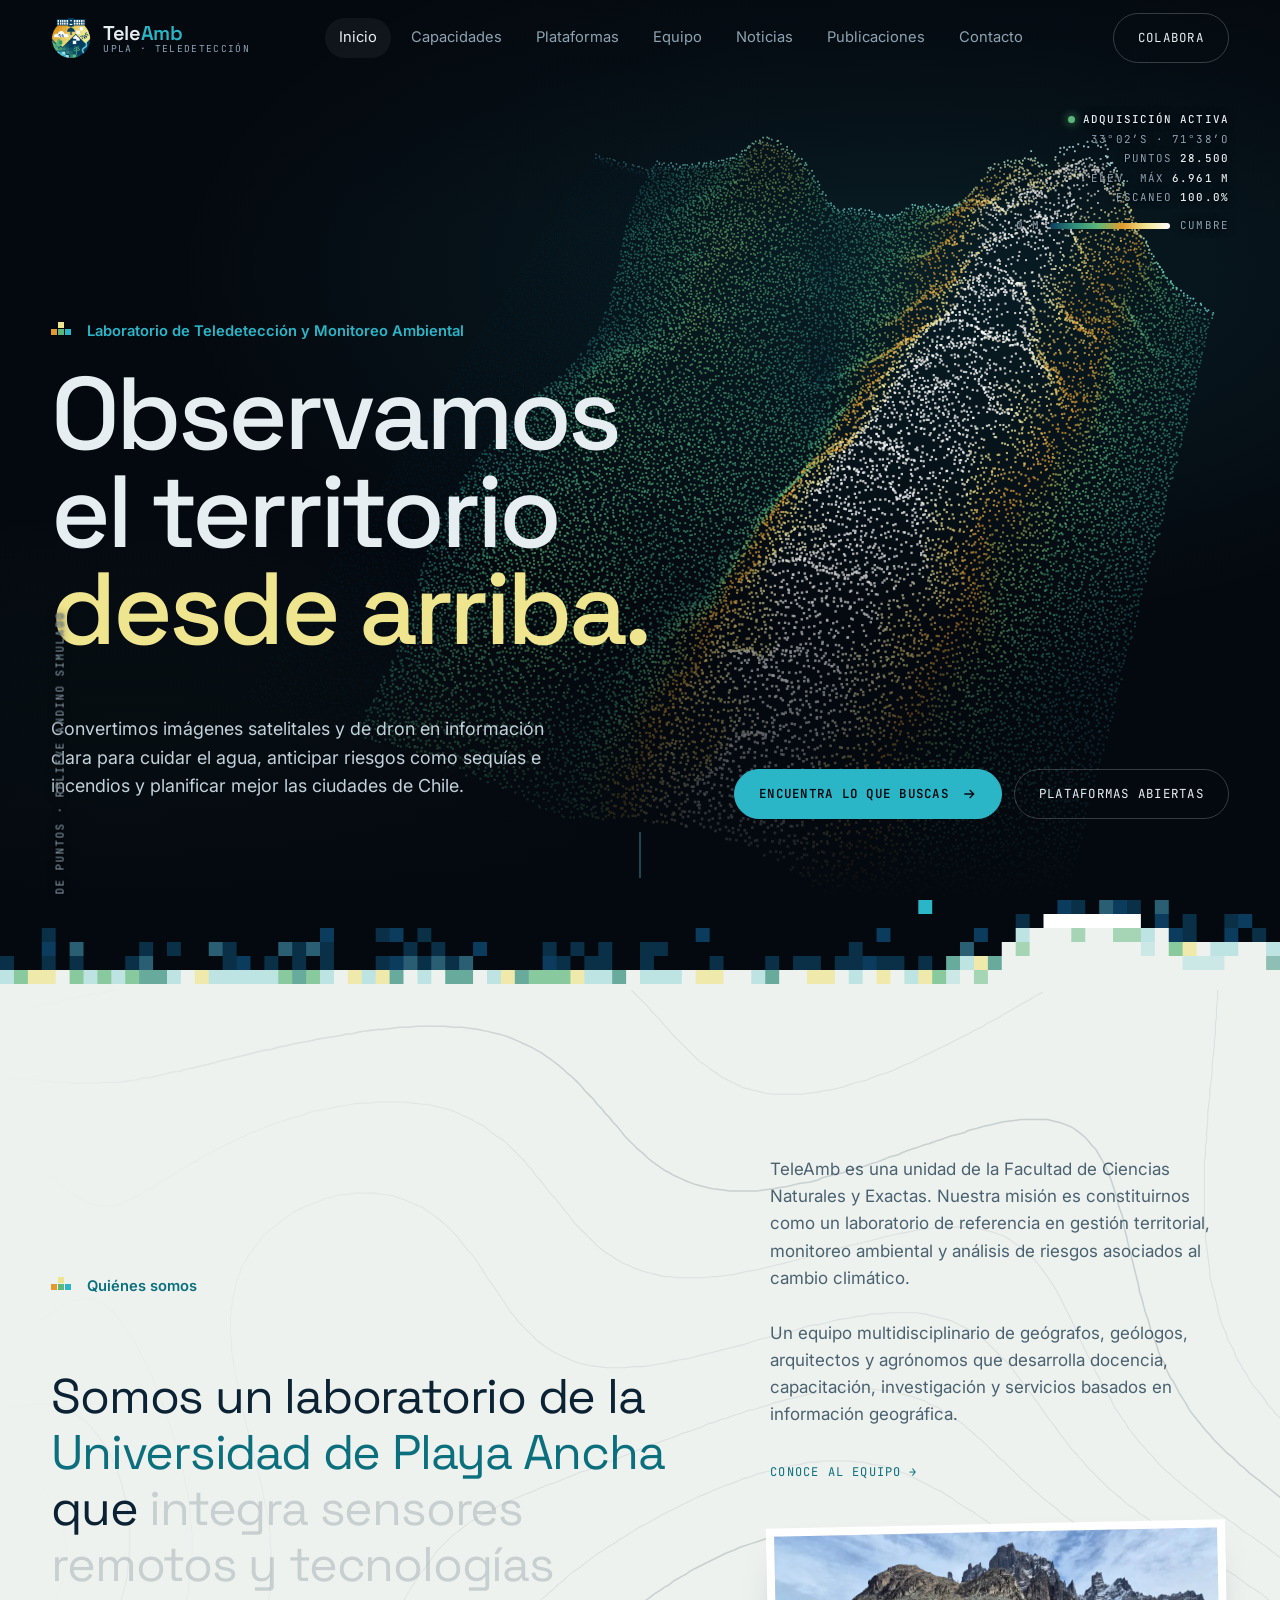
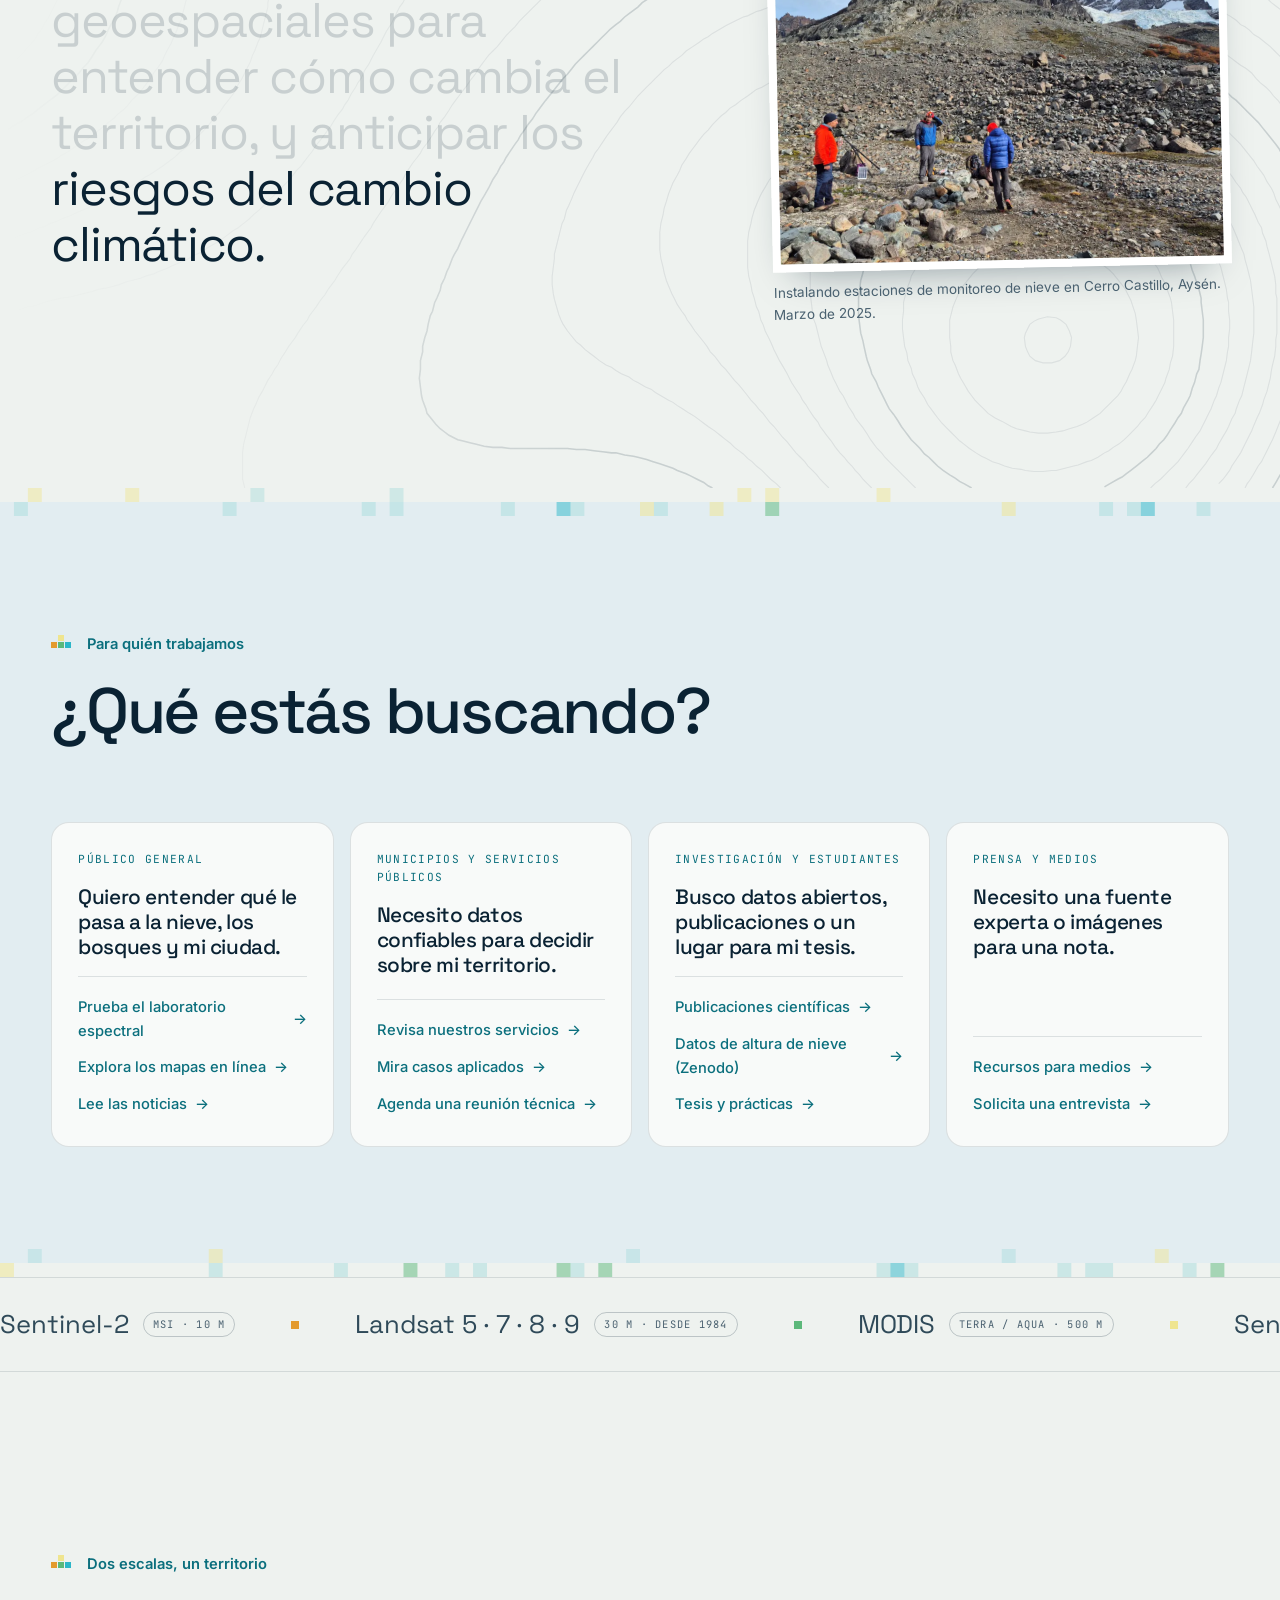
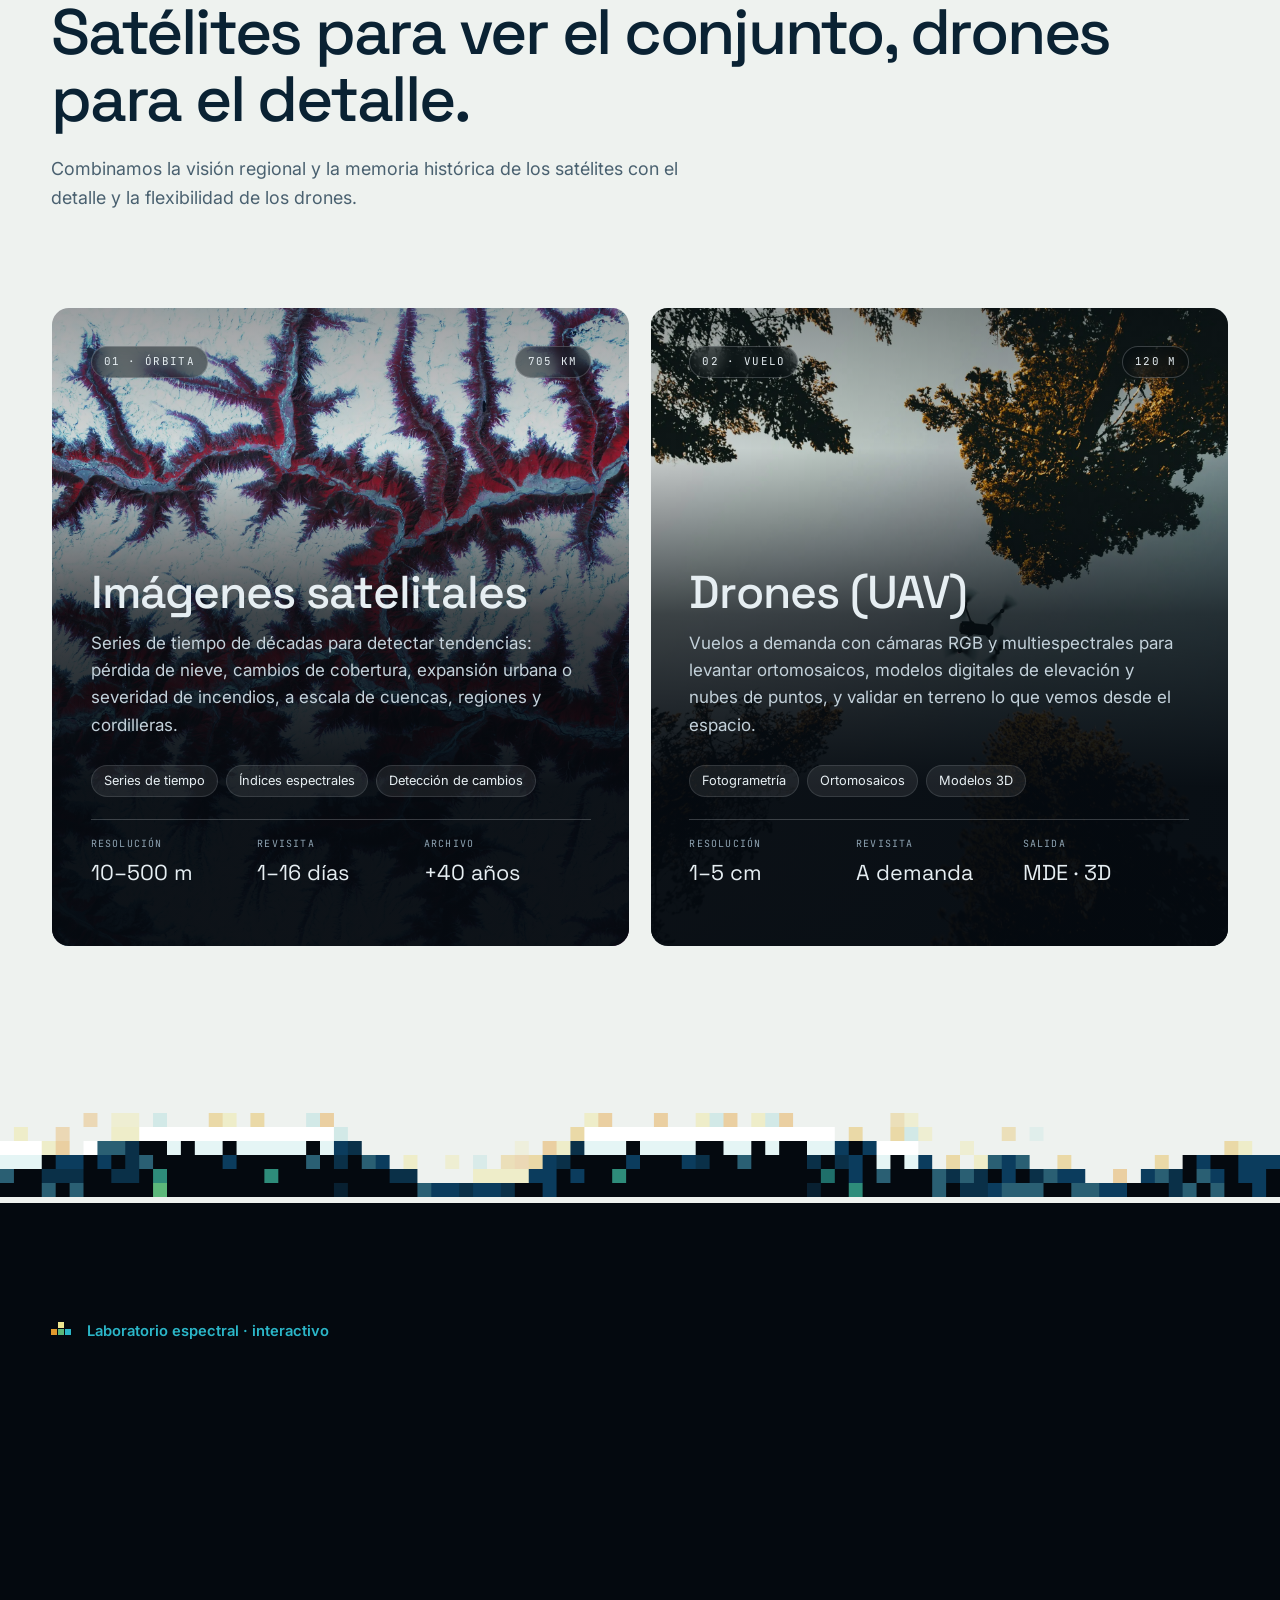
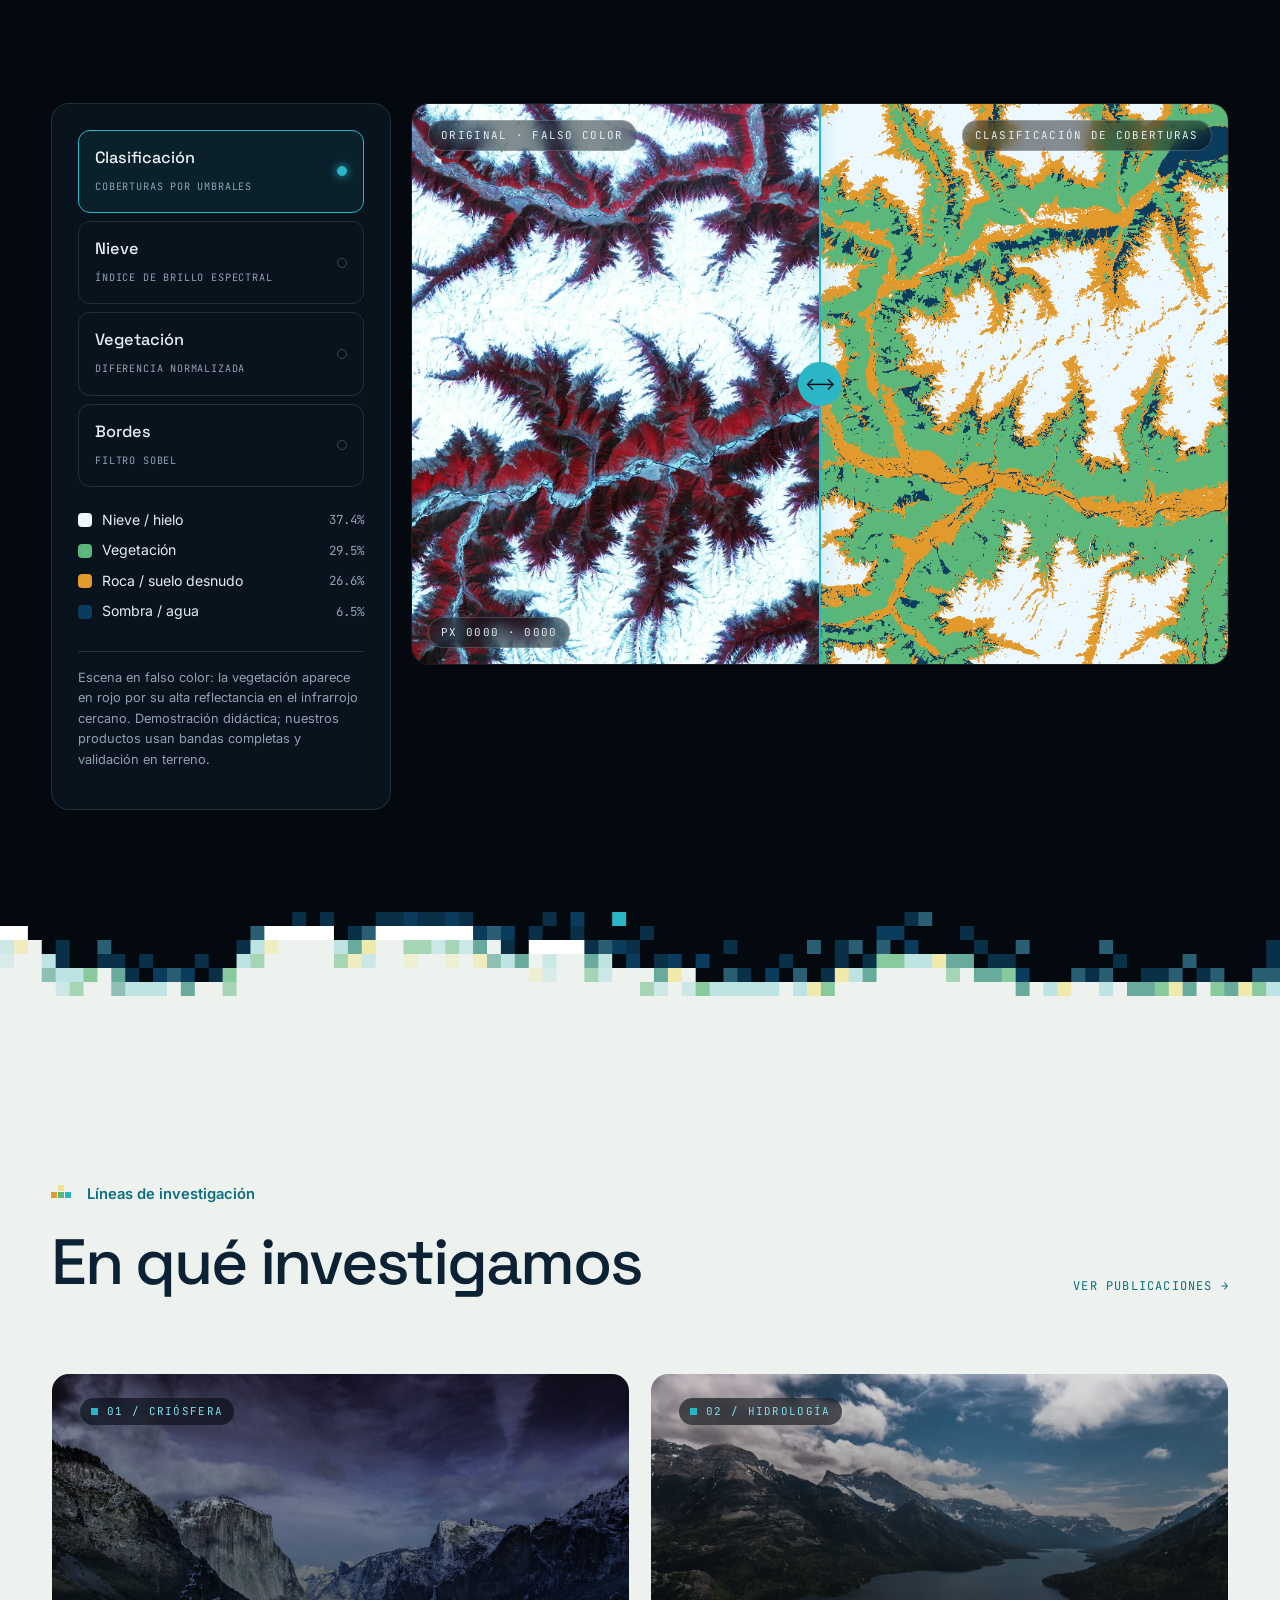
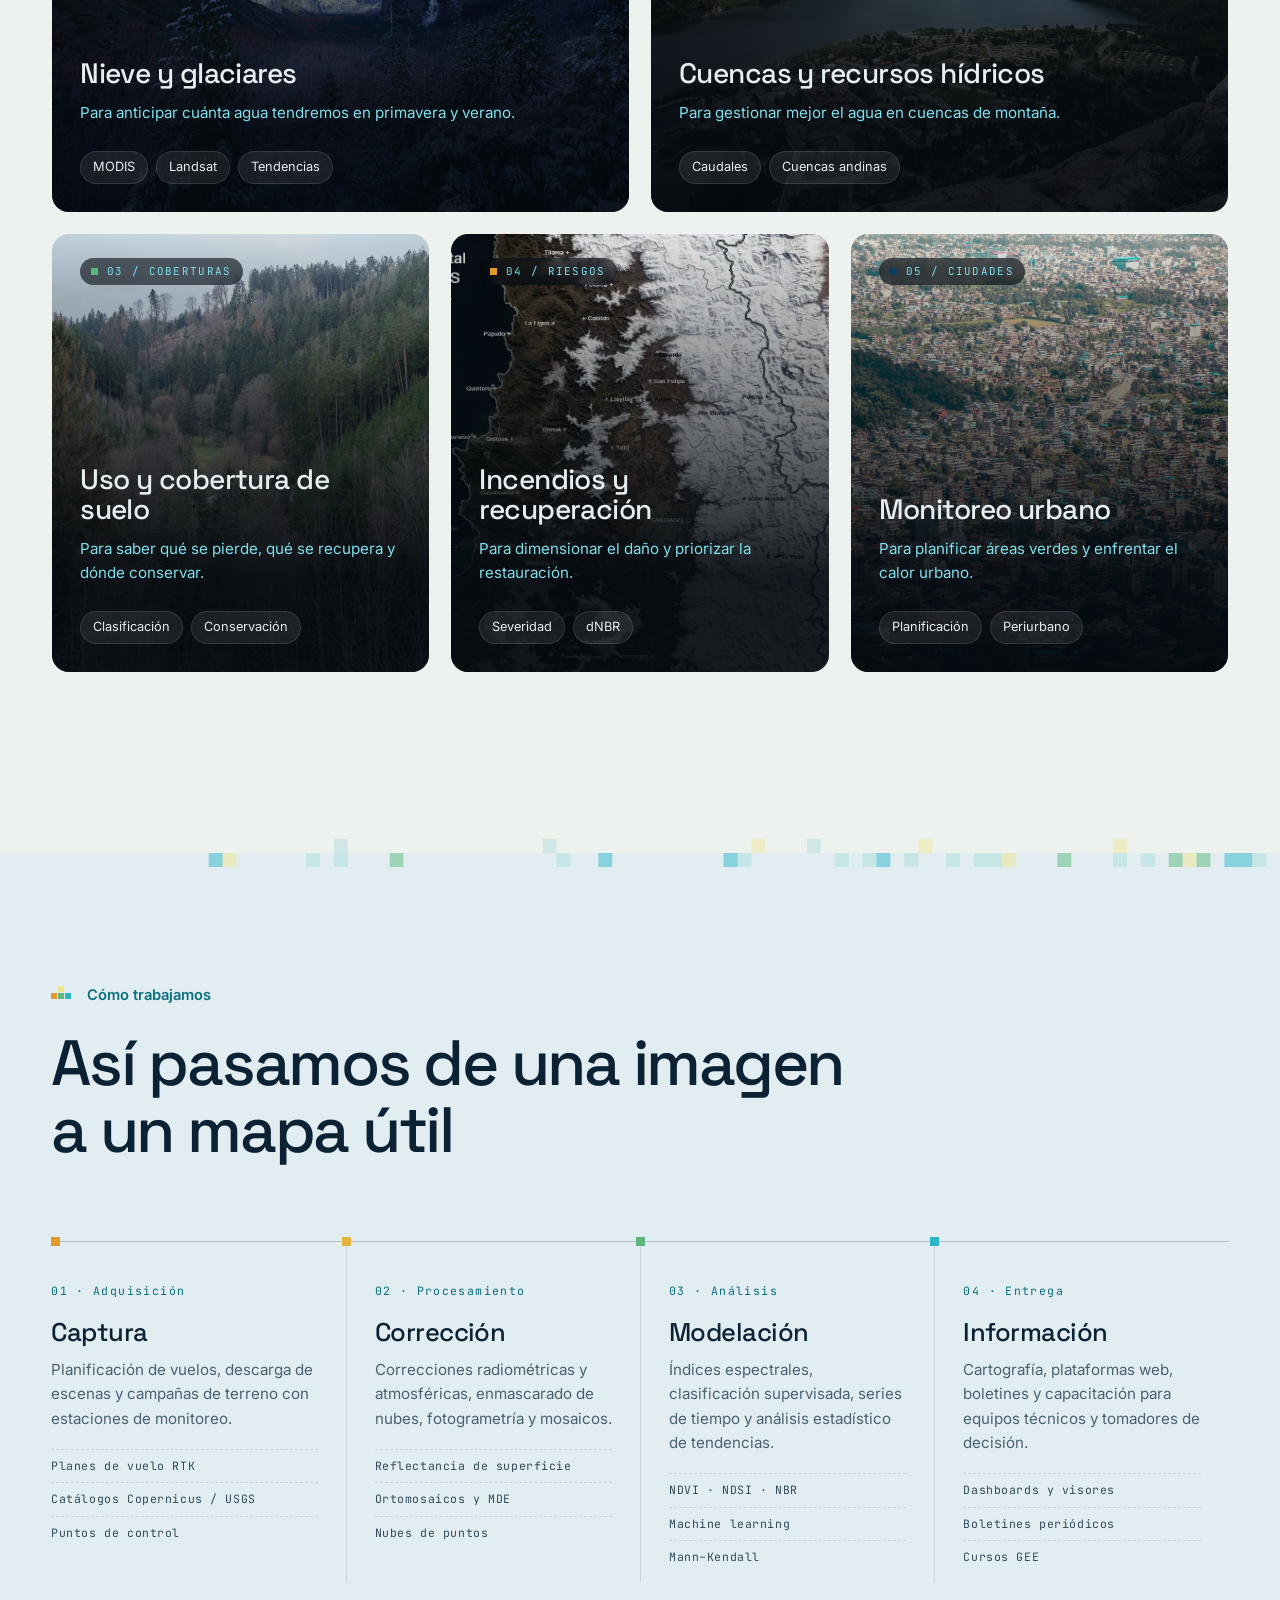
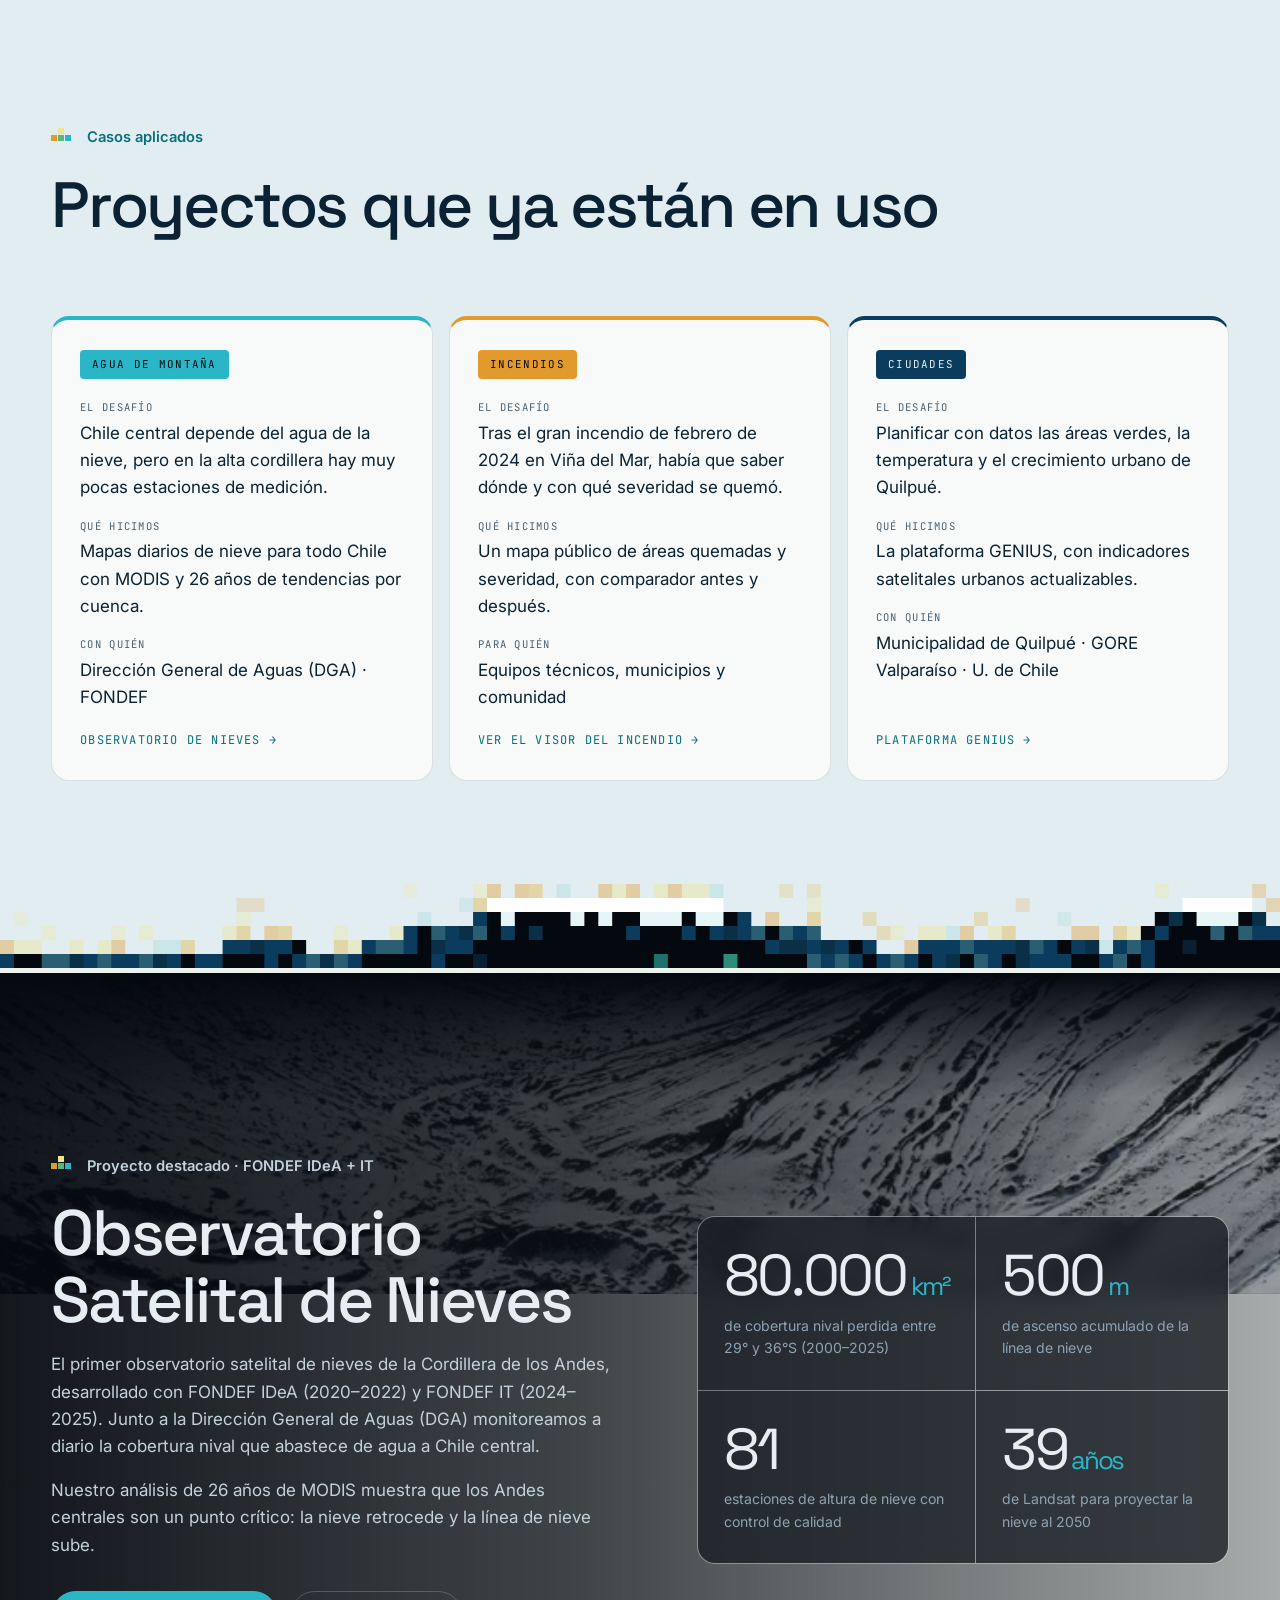
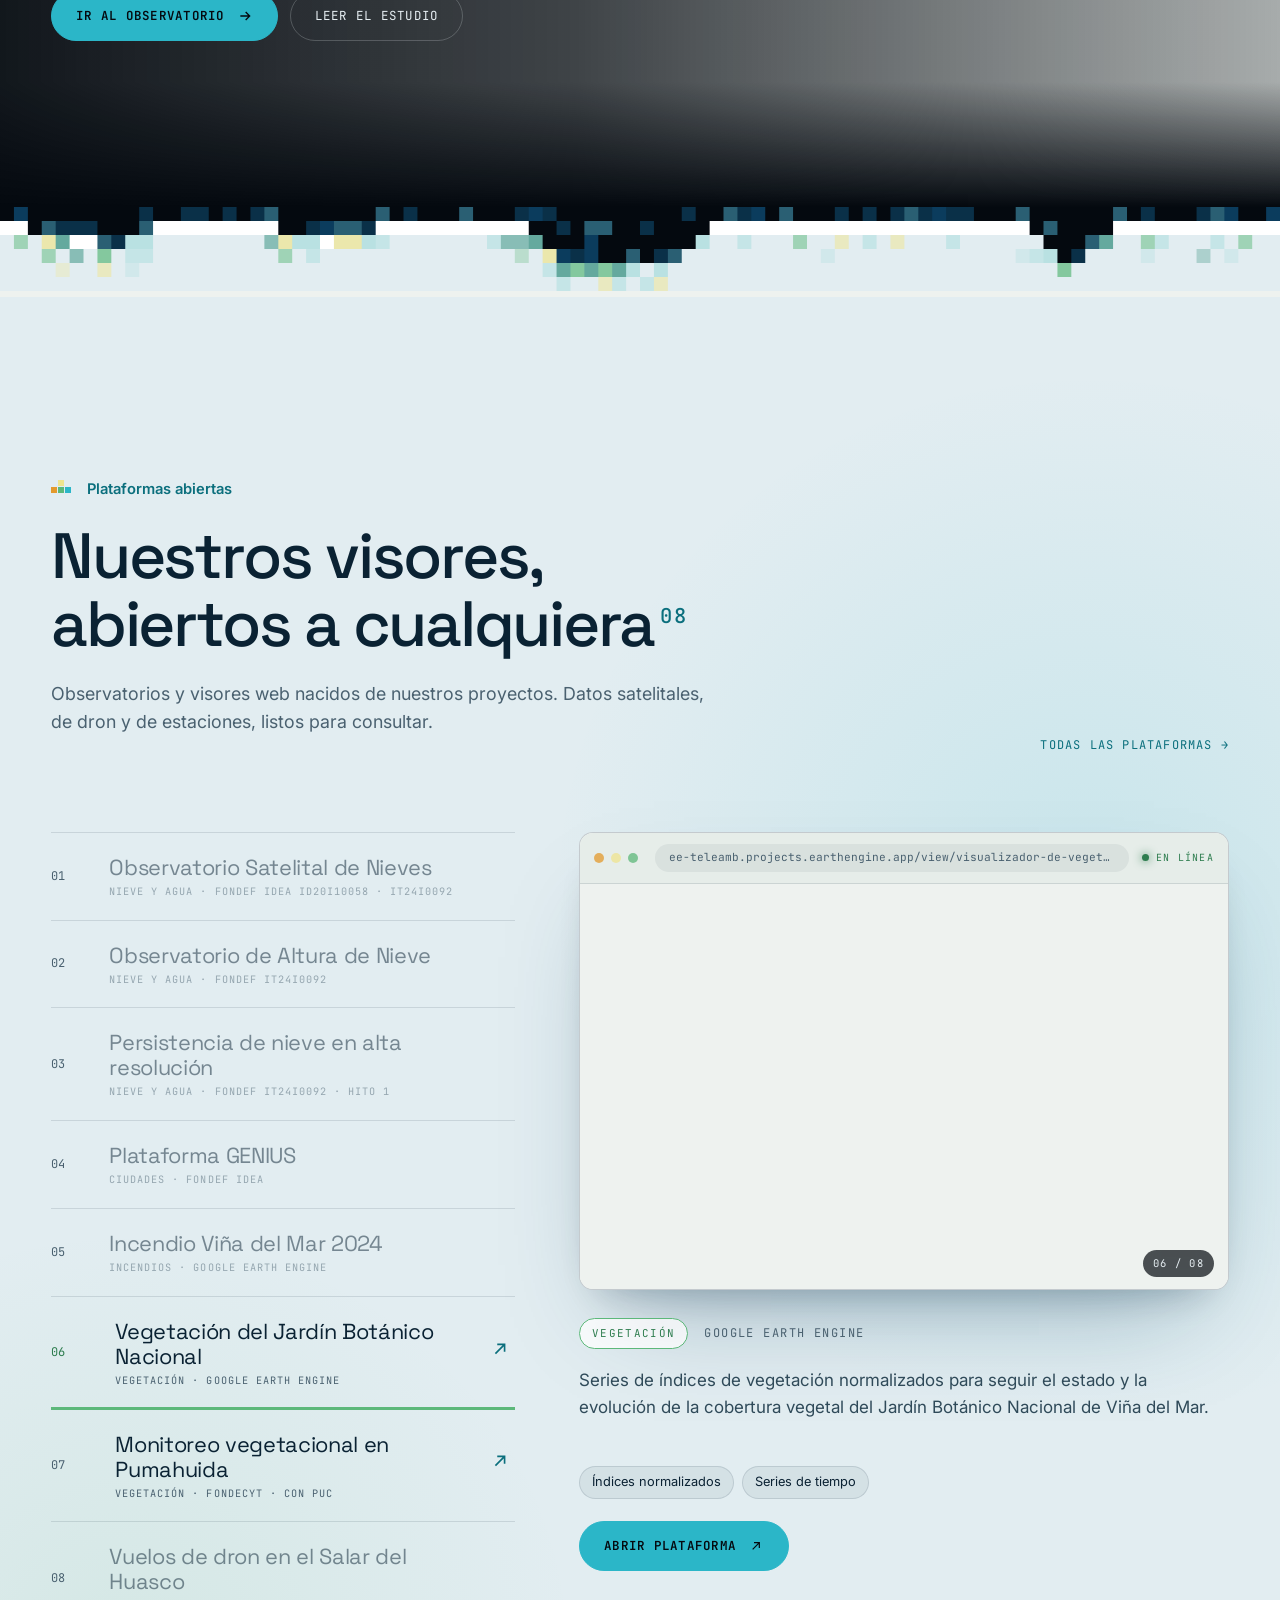
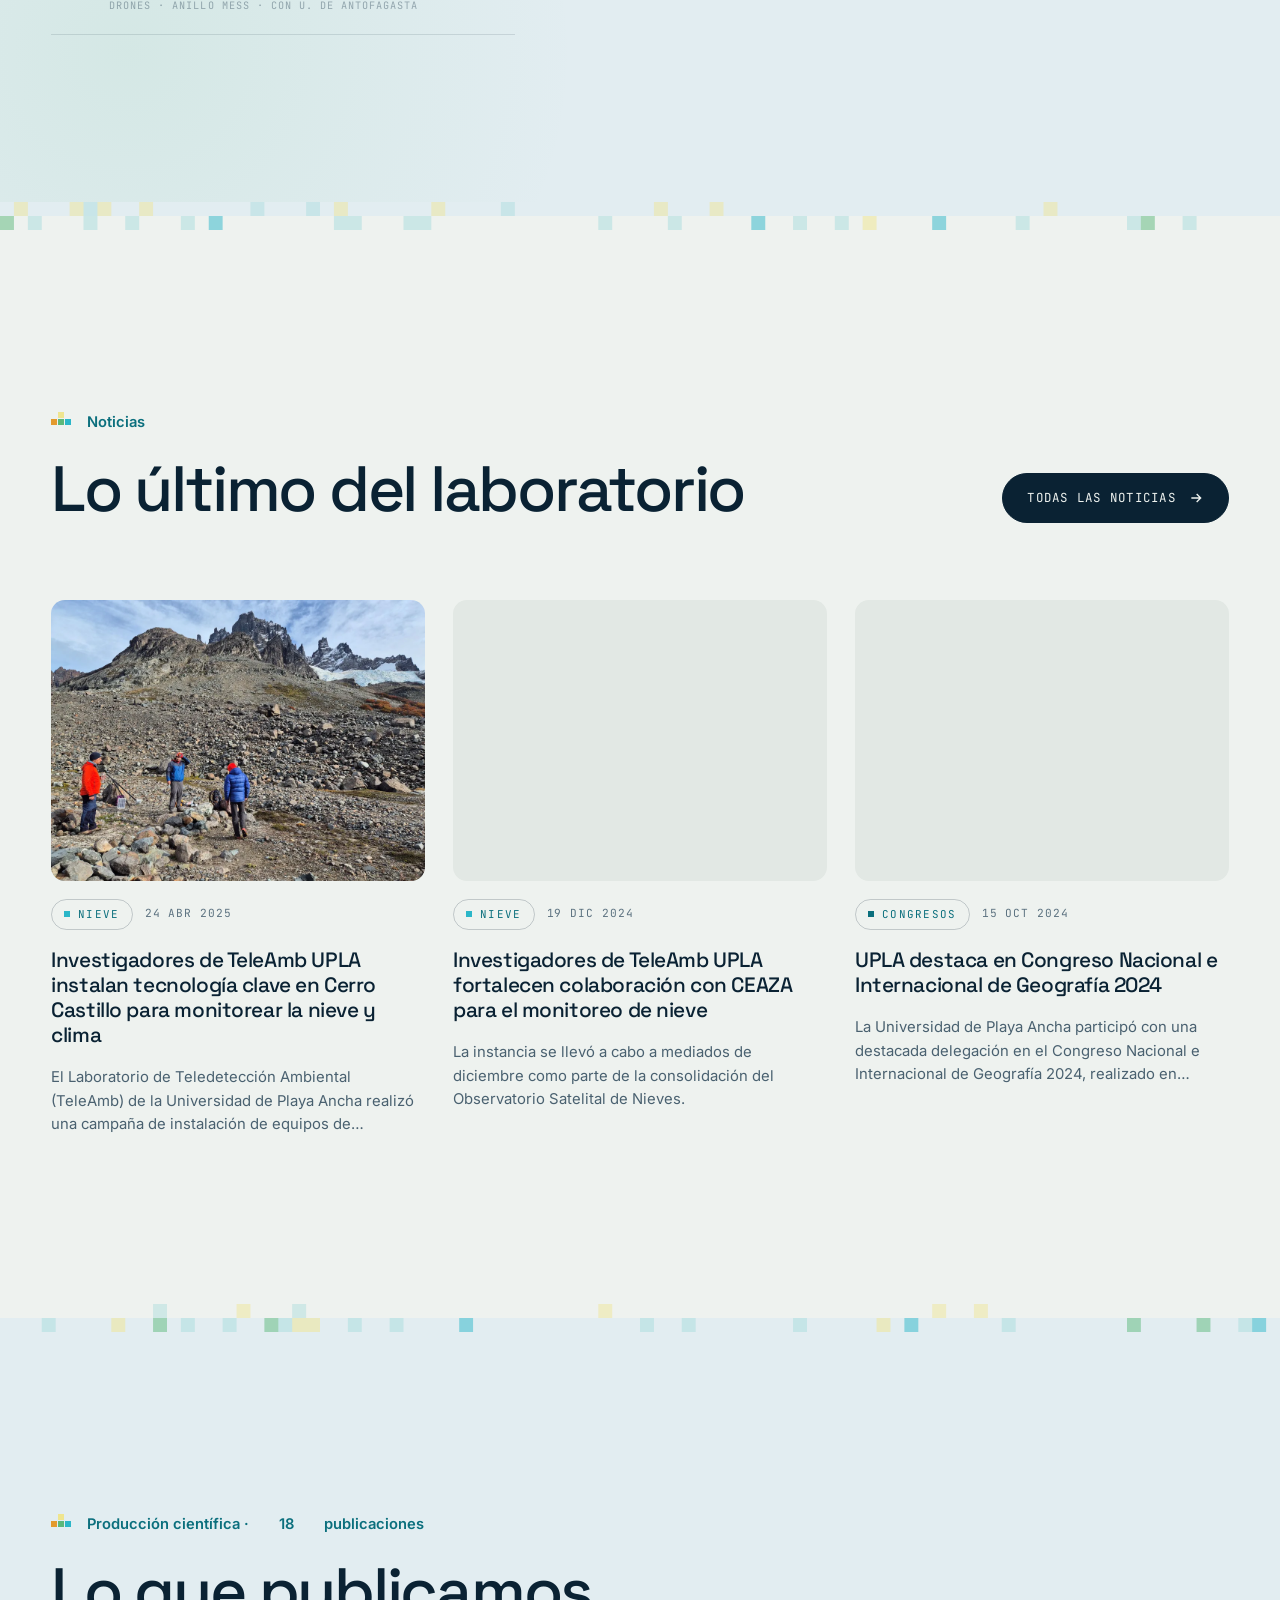
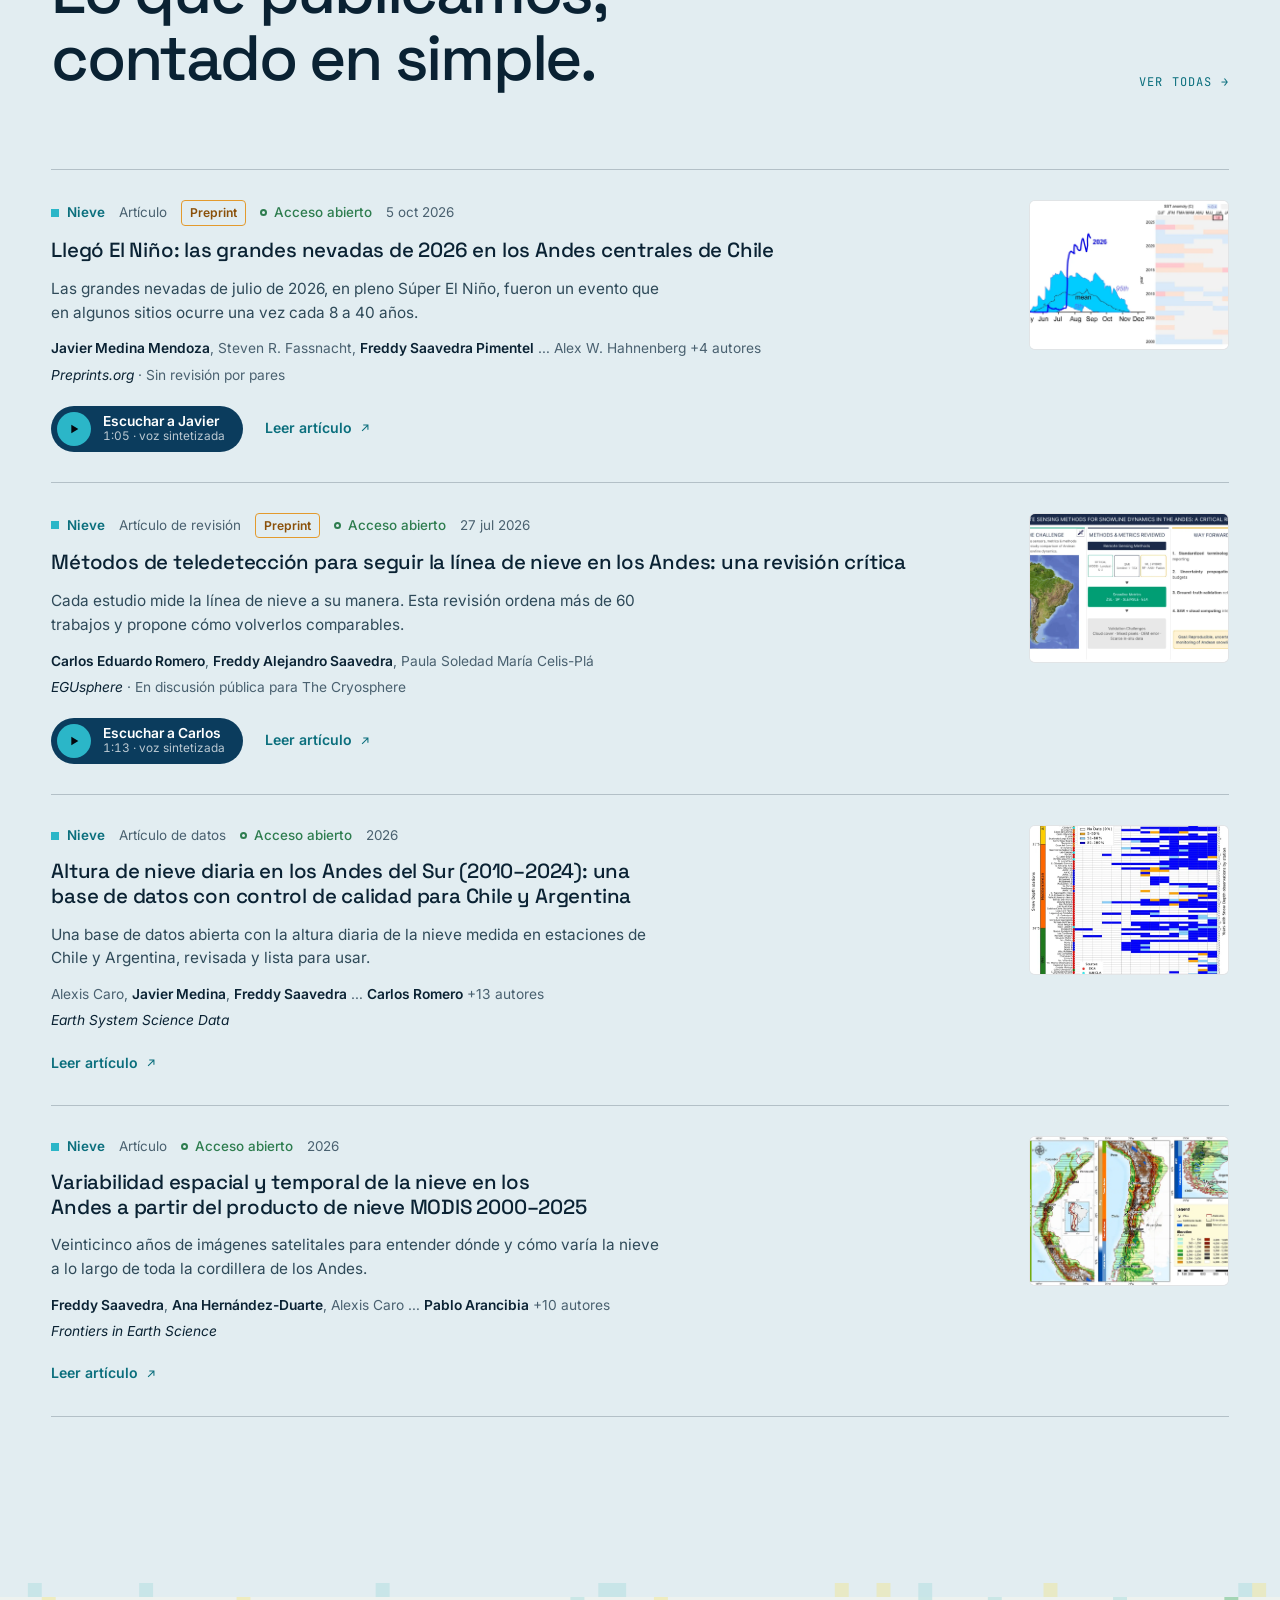
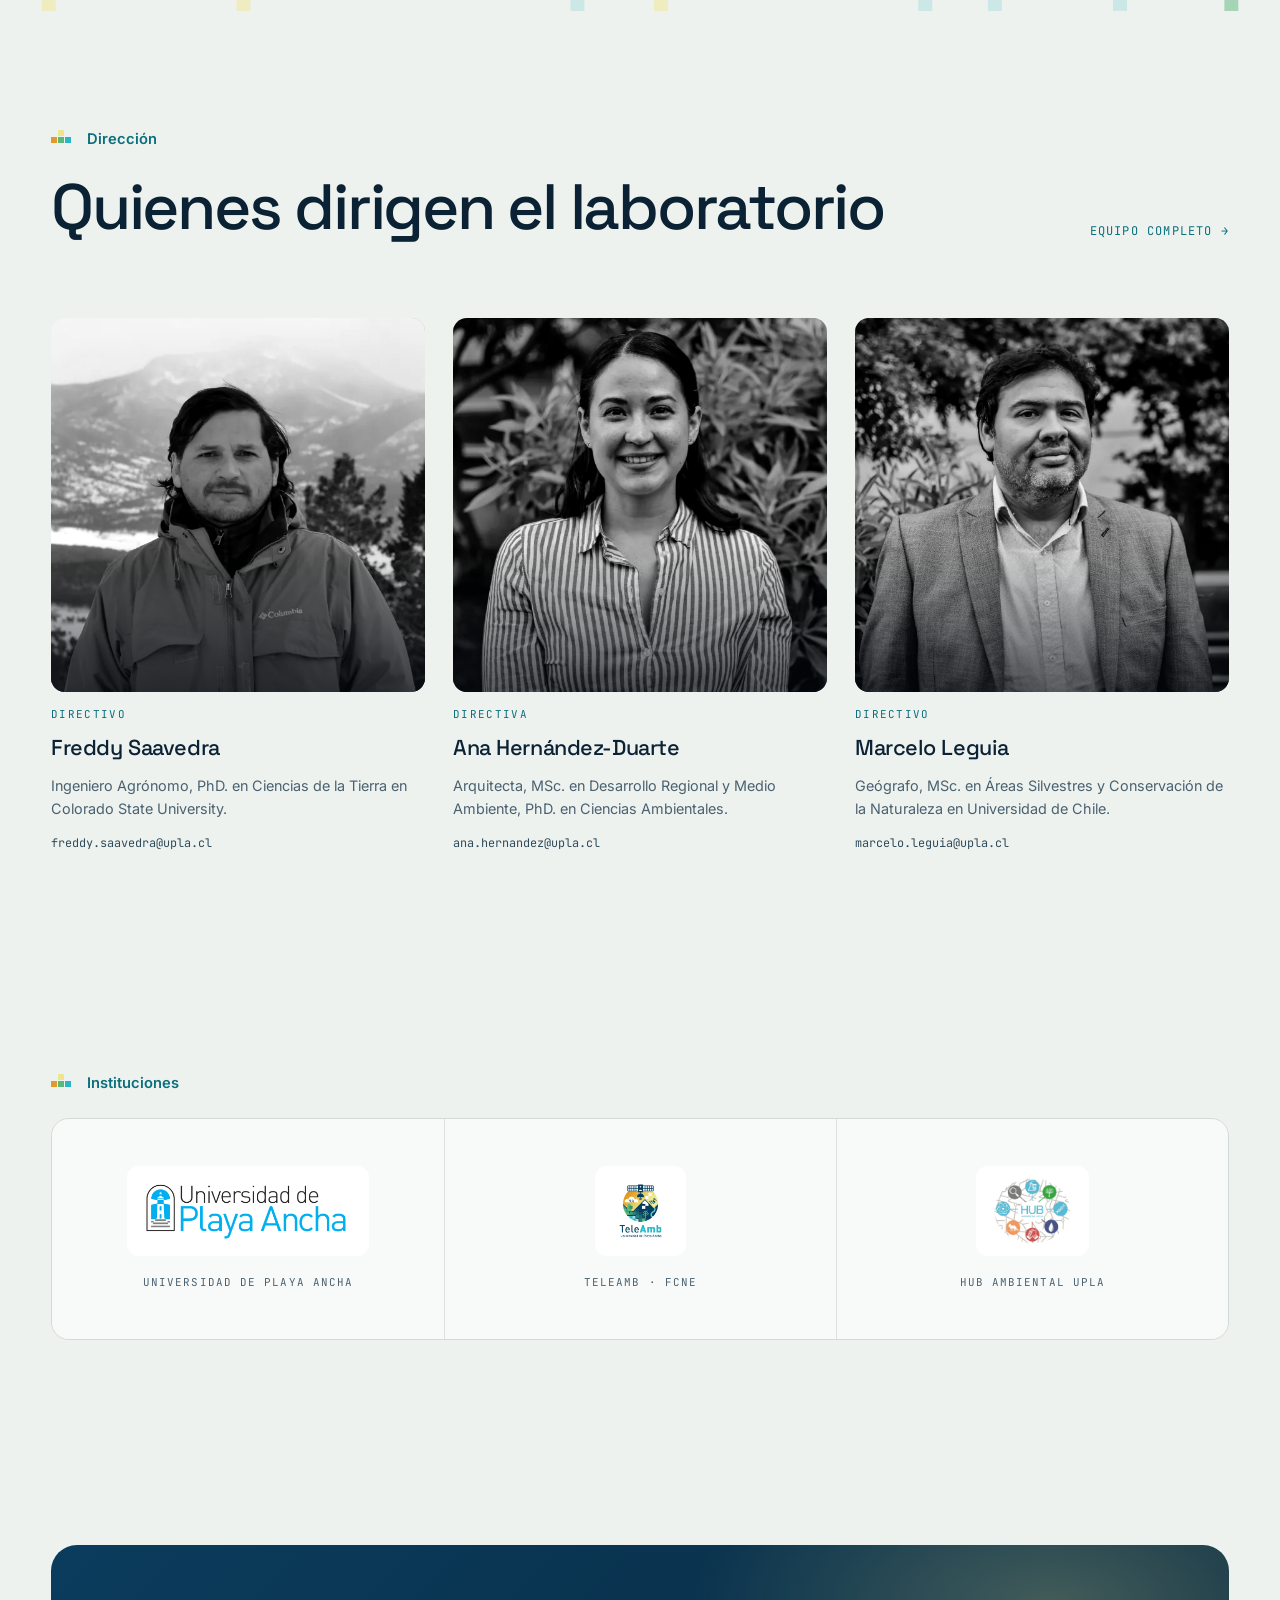
==== commit 625ada3f: "Publicaciones: dos preprints nuevos, resúmenes en lenguaje simple y en audio, nuevo formato de lista" ====
--- a/index.html
+++ b/index.html
@@ -502,12 +502,12 @@
       <div class="container">
         <div class="section-head">
           <div>
-            <p class="eyebrow">Producción científica</p>
-            <h2 class="h2" data-reveal><span data-pubs-count>16</span> publicaciones<br>indexadas.</h2>
+            <p class="eyebrow">Producción científica · <span data-pubs-count>18</span> publicaciones</p>
+            <h2 class="h2" data-reveal>Lo que publicamos,<br>contado en simple.</h2>
           </div>
           <a class="link-arrow" href="publicaciones.html">Ver todas</a>
         </div>
-        <div class="pub-list" data-pubs="5"></div>
+        <div class="pub-list" data-pubs="4"></div>
       </div>
     </section>
 
--- a/assets/css/styles.css
+++ b/assets/css/styles.css
@@ -1852,126 +1852,429 @@
   border-top: 1px solid var(--line-2);
 }
 
-.pub {
-  display: grid;
-  grid-template-columns: 90px 1fr 220px 48px;
-  gap: 28px;
+.paper-year {
+  display: grid;
+  grid-template-columns: 150px minmax(0, 1fr);
+  gap: 0 40px;
+  border-bottom: 1px solid var(--line-2);
+}
+
+.paper-year__head {
+  margin: 0;
+  padding-top: 34px;
+  align-self: start;
+  position: sticky;
+  top: 96px;
+  font-family: var(--f-display);
+  font-weight: 500;
+  font-size: clamp(2rem, 3.4vw, 2.8rem);
+  line-height: 1;
+  letter-spacing: -0.02em;
+}
+
+.paper-year__head small {
+  display: block;
+  margin-top: 10px;
+  font-family: var(--f-body);
+  font-size: 0.85rem;
+  font-weight: 400;
+  letter-spacing: 0;
+  color: var(--muted);
+}
+
+.paper-year > .paper {
+  grid-column: 2;
+}
+
+.paper-year > .paper:not(:last-child) {
+  border-bottom: 1px solid var(--line);
+}
+
+.paper {
+  display: grid;
+  grid-template-columns: minmax(0, 1fr) 248px;
+  gap: 40px;
+  padding: 34px 0;
+  min-width: 0;
+}
+
+.pub-list > .paper {
+  border-bottom: 1px solid var(--line-2);
+}
+
+.paper__kicker {
+  display: flex;
+  flex-wrap: wrap;
   align-items: center;
-  padding: 26px 0;
-  border-bottom: 1px solid var(--line);
-  transition: background 0.3s;
-  position: relative;
-}
-
-.pub:hover {
-  background: var(--hover);
-}
-
-.pub__year {
-  font-family: var(--f-mono);
-  font-size: 0.85rem;
+  gap: 6px 14px;
+  margin: 0 0 12px;
+  font-size: 0.84rem;
+  color: var(--muted);
+}
+
+.paper__topic {
+  display: inline-flex;
+  align-items: center;
+  gap: 8px;
+  font-weight: 600;
+  color: var(--tone-ink, var(--accent));
+}
+
+.paper__topic::before {
+  content: "";
+  width: 8px;
+  height: 8px;
+  background: var(--tone, var(--cyan));
+}
+
+.paper__badge {
+  padding: 2px 8px;
+  border: 1px solid var(--ochre);
+  border-radius: 4px;
+  color: #8a5009;
+  font-size: 0.76rem;
+  font-weight: 600;
+}
+
+.paper__oa {
+  color: #2e7d4f;
+  font-weight: 500;
+}
+
+.paper__oa::before {
+  content: "";
+  display: inline-block;
+  width: 7px;
+  height: 7px;
+  margin-right: 7px;
+  border: 2px solid currentColor;
+  border-radius: 50%;
+  vertical-align: 1px;
+}
+
+.paper__title {
+  margin: 0;
+  font-family: var(--f-display);
+  font-size: clamp(1.25rem, 1.9vw, 1.6rem);
+  font-weight: 500;
+  line-height: 1.22;
+  letter-spacing: -0.01em;
+  text-wrap: balance;
+}
+
+.paper__title a {
+  background: linear-gradient(currentColor, currentColor) 0 100% / 0 1px no-repeat;
+  transition: background-size 0.35s var(--ease);
+}
+
+.paper__title a:hover {
+  background-size: 100% 1px;
+}
+
+.paper__orig {
+  margin: 8px 0 0;
+  font-size: 0.9rem;
+  font-style: italic;
+  color: var(--muted);
+}
+
+.paper__stand {
+  margin: 14px 0 0;
+  max-width: 62ch;
+  font-size: 1.02rem;
+  line-height: 1.55;
+  color: var(--text-2);
+}
+
+.paper__authors {
+  margin: 14px 0 0;
+  font-size: 0.86rem;
+  line-height: 1.55;
+  color: var(--muted);
+}
+
+.paper__authors b {
+  color: var(--text);
+  font-weight: 600;
+}
+
+.paper__more {
+  white-space: nowrap;
+}
+
+.paper__source {
+  margin: 4px 0 0;
+  font-size: 0.86rem;
+  color: var(--muted);
+}
+
+.paper__source i {
+  color: var(--text);
+}
+
+.paper__actions {
+  display: flex;
+  flex-wrap: wrap;
+  align-items: center;
+  gap: 10px 22px;
+  margin-top: 20px;
+}
+
+.paper__tool {
+  all: unset;
+  display: inline-flex;
+  align-items: center;
+  gap: 6px;
+  cursor: pointer;
+  font-size: 0.88rem;
+  font-weight: 600;
   color: var(--accent);
-}
-
-.pub__title {
-  font-family: var(--f-display);
-  font-size: clamp(1.1rem, 1.6vw, 1.4rem);
-  line-height: 1.25;
-}
-
-.pub__title small {
+  border-bottom: 1px solid transparent;
+  transition: border-color 0.2s;
+}
+
+.paper__tool:hover,
+.paper__tool[aria-expanded="true"] {
+  border-bottom-color: currentColor;
+}
+
+.paper__tool:focus-visible {
+  outline: 2px solid var(--cyan);
+  outline-offset: 4px;
+  border-radius: 2px;
+}
+
+.paper__tool[aria-expanded]::after {
+  content: "";
+  width: 6px;
+  height: 6px;
+  margin-left: 2px;
+  border-right: 1.6px solid currentColor;
+  border-bottom: 1.6px solid currentColor;
+  transform: translateY(-2px) rotate(45deg);
+  transition: transform 0.25s;
+}
+
+.paper__tool[aria-expanded="true"]::after {
+  transform: translateY(1px) rotate(-135deg);
+}
+
+.paper__tool svg {
+  width: 14px;
+  height: 14px;
+}
+
+.paper__panel {
+  margin-top: 18px;
+  padding: 20px 22px;
+  max-width: 72ch;
+  background: var(--sky);
+  border-left: 3px solid var(--tone, var(--cyan));
+  border-radius: 0 8px 8px 0;
+}
+
+.paper__panel[hidden] {
+  display: none;
+}
+
+.paper__panel h4 {
+  margin: 0 0 8px;
+  font-size: 0.82rem;
+  font-weight: 600;
+  color: var(--muted);
+}
+
+.paper__panel p {
+  margin: 0;
+  font-size: 0.94rem;
+  line-height: 1.65;
+  color: var(--text-2);
+}
+
+.paper__panel .paper__note {
+  margin-top: 12px;
+  font-size: 0.8rem;
+  color: var(--muted);
+}
+
+.section--alt .paper__panel {
+  background: var(--bg);
+}
+
+.paper__fig {
+  align-self: start;
   display: block;
-  font-family: var(--f-body);
-  font-size: 0.82rem;
-  color: var(--muted);
-  margin-top: 8px;
-  line-height: 1.5;
-}
-
-.pub__title small b {
-  color: var(--text);
-  font-weight: 500;
-}
-
-.pub__journal {
-  font-family: var(--f-mono);
-  font-size: 0.7rem;
-  letter-spacing: 0.06em;
-  color: var(--muted);
-  text-transform: uppercase;
-}
-
-.pub__go {
-  width: 48px;
-  height: 48px;
-  display: grid;
-  place-items: center;
-  border-radius: 50%;
-  border: 1px solid var(--line-2);
-  transition: background 0.3s, color 0.3s, border-color 0.3s;
-}
-
-.pub:hover .pub__go {
-  background: var(--cyan);
-  color: var(--on-accent);
-  border-color: var(--cyan);
-}
-
-.pub__go svg {
-  width: 16px;
-  height: 16px;
-}
-
-.pub__thumb {
-  position: fixed;
-  z-index: 50;
-  width: 260px;
   aspect-ratio: 4 / 3;
-  border-radius: 12px;
   overflow: hidden;
-  pointer-events: none;
-  opacity: 0;
-  transform: translate(-50%, -50%) scale(0.85);
-  transition: opacity 0.25s, transform 0.35s var(--ease);
-  box-shadow: 0 30px 60px rgba(0, 0, 0, 0.5);
+  border-radius: 6px;
   background: #fff;
-}
-
-.pub__thumb.is-on {
-  opacity: 1;
-  transform: translate(-50%, -50%) scale(1);
-}
-
-.pub__thumb img {
+  border: 1px solid var(--line);
+}
+
+.paper__fig img {
   width: 100%;
   height: 100%;
   object-fit: cover;
+  transition: transform 0.6s var(--ease);
+}
+
+.paper:hover .paper__fig img {
+  transform: scale(1.04);
+}
+
+/* Botón de resumen en audio */
+.listen {
+  all: unset;
+  position: relative;
+  display: inline-flex;
+  align-items: center;
+  gap: 12px;
+  padding: 6px 18px 6px 6px;
+  overflow: hidden;
+  cursor: pointer;
+  border-radius: 999px;
+  background: var(--navy);
+  color: #fff;
+  transition: background 0.25s;
+  --p: 0;
+}
+
+.listen:hover {
+  background: var(--accent);
+}
+
+.listen:focus-visible {
+  outline: 2px solid var(--cyan);
+  outline-offset: 3px;
+}
+
+.listen__icon {
+  width: 34px;
+  height: 34px;
+  display: grid;
+  place-items: center;
+  border-radius: 50%;
+  background: var(--tone, var(--cyan));
+  color: var(--night);
+}
+
+.listen__icon svg {
+  width: 16px;
+  height: 16px;
+}
+
+.listen__txt {
+  display: grid;
+  line-height: 1.15;
+}
+
+.listen__txt b {
+  font-size: 0.86rem;
+  font-weight: 600;
+}
+
+.listen__txt small {
+  font-size: 0.74rem;
+  color: rgba(255, 255, 255, 0.72);
+  font-variant-numeric: tabular-nums;
+}
+
+.listen__bar {
+  position: absolute;
+  left: 0;
+  right: 0;
+  bottom: 0;
+  height: 3px;
+  background: rgba(255, 255, 255, 0.14);
+  opacity: 0;
+  transition: opacity 0.2s;
+}
+
+.listen__bar i {
+  display: block;
+  height: 100%;
+  background: var(--tone, var(--cyan));
+  transform-origin: left;
+  transform: scaleX(var(--p));
+}
+
+.listen.is-started .listen__bar {
+  opacity: 1;
+}
+
+.listen.is-playing .listen__icon {
+  animation: listen-pulse 1.6s ease-in-out infinite;
+}
+
+@keyframes listen-pulse {
+  50% {
+    box-shadow: 0 0 0 5px rgba(43, 182, 200, 0.25);
+  }
+}
+
+@media (prefers-reduced-motion: reduce) {
+  .listen.is-playing .listen__icon {
+    animation: none;
+  }
+}
+
+/* Versión compacta (portada) */
+.paper--compact {
+  grid-template-columns: minmax(0, 1fr) 200px;
+  padding: 30px 0;
+}
+
+.paper--compact .paper__title {
+  font-size: clamp(1.15rem, 1.6vw, 1.4rem);
+}
+
+.paper--compact .paper__stand {
+  font-size: 0.96rem;
 }
 
 @media (max-width: 900px) {
-  .pub {
-    grid-template-columns: 64px 1fr 48px;
-    gap: 16px;
-  }
-
-  .pub__journal {
-    display: none;
-  }
-}
-
-@media (max-width: 600px) {
-  .pub {
-    grid-template-columns: 1fr 44px;
-    gap: 10px 16px;
-  }
-
-  .pub__year {
-    grid-column: 1 / -1;
-  }
-
-  .pub__go {
-    width: 44px;
-    height: 44px;
+  .paper-year {
+    grid-template-columns: 1fr;
+  }
+
+  .paper-year > .paper {
+    grid-column: 1;
+  }
+
+  .paper-year__head {
+    position: static;
+    display: flex;
+    align-items: baseline;
+    gap: 14px;
+    padding-top: 30px;
+  }
+
+  .paper-year__head small {
+    margin: 0;
+  }
+
+  .paper,
+  .paper--compact {
+    grid-template-columns: minmax(0, 1fr) 160px;
+    gap: 24px;
+  }
+}
+
+@media (max-width: 640px) {
+  .paper,
+  .paper--compact {
+    grid-template-columns: 1fr;
+    gap: 18px;
+    padding: 28px 0;
+  }
+
+  .paper__fig {
+    order: -1;
+    aspect-ratio: 16 / 9;
+  }
+
+  .paper__actions {
+    gap: 12px 18px;
   }
 }
 
@@ -2421,55 +2724,6 @@
   margin-top: 56px;
 }
 
-/* Publicación expandible */
-.pub-detail {
-  grid-column: 1 / -1;
-  display: grid;
-  grid-template-columns: 260px 1fr;
-  gap: 28px;
-  padding: 0 0 8px;
-}
-
-.pub-detail img {
-  border-radius: 10px;
-  background: #fff;
-  width: 100%;
-  aspect-ratio: 4 / 3;
-  object-fit: cover;
-}
-
-.pub-detail p {
-  margin: 0;
-  color: var(--text-2);
-  font-size: 0.95rem;
-}
-
-.pub-detail[hidden] {
-  display: none;
-}
-
-.pub__toggle {
-  all: unset;
-  display: block;
-  cursor: pointer;
-}
-
-.pub__toggle:focus-visible {
-  outline: 2px solid var(--cyan);
-  outline-offset: 6px;
-  border-radius: 4px;
-}
-
-.pub__toggle[aria-expanded="true"] .pub__title {
-  color: var(--accent-2);
-}
-
-@media (max-width: 700px) {
-  .pub-detail {
-    grid-template-columns: 1fr;
-  }
-}
-
 /* ---------- Contacto ---------- */
 
 .contact-grid {
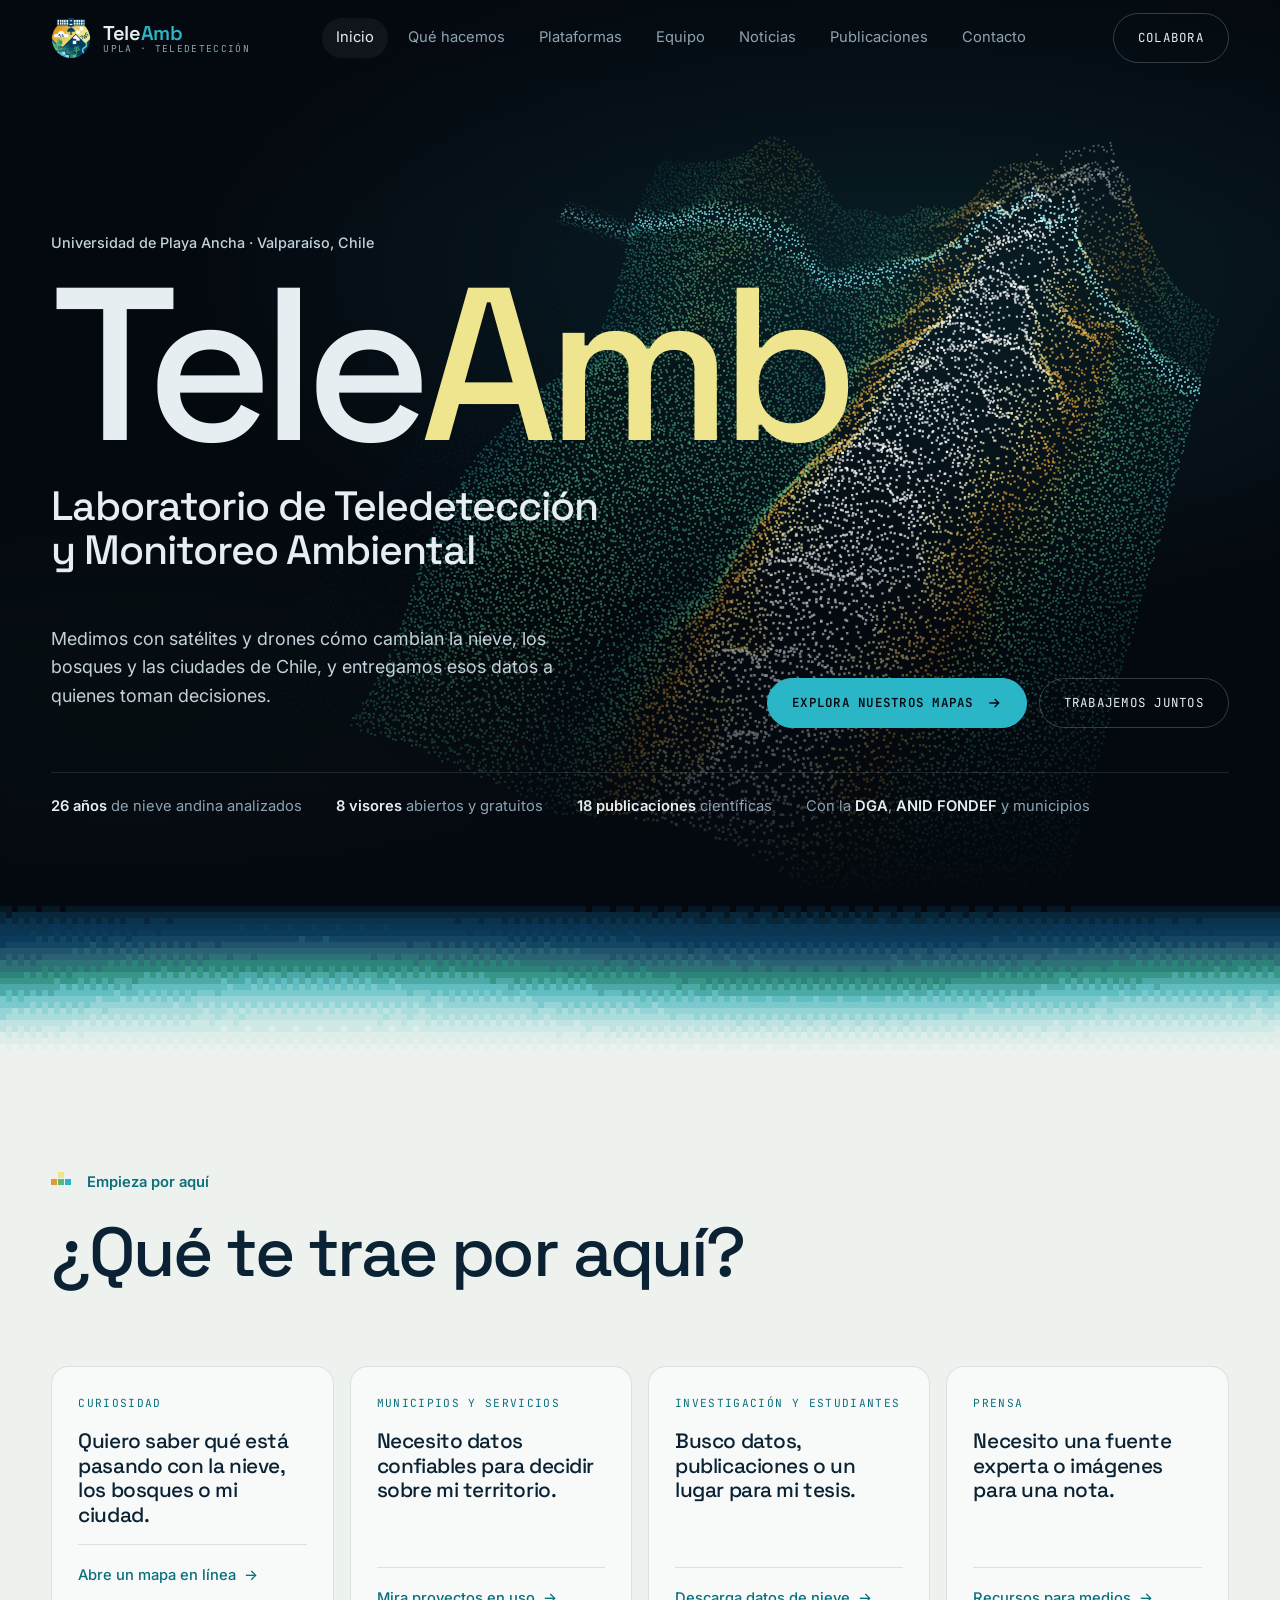
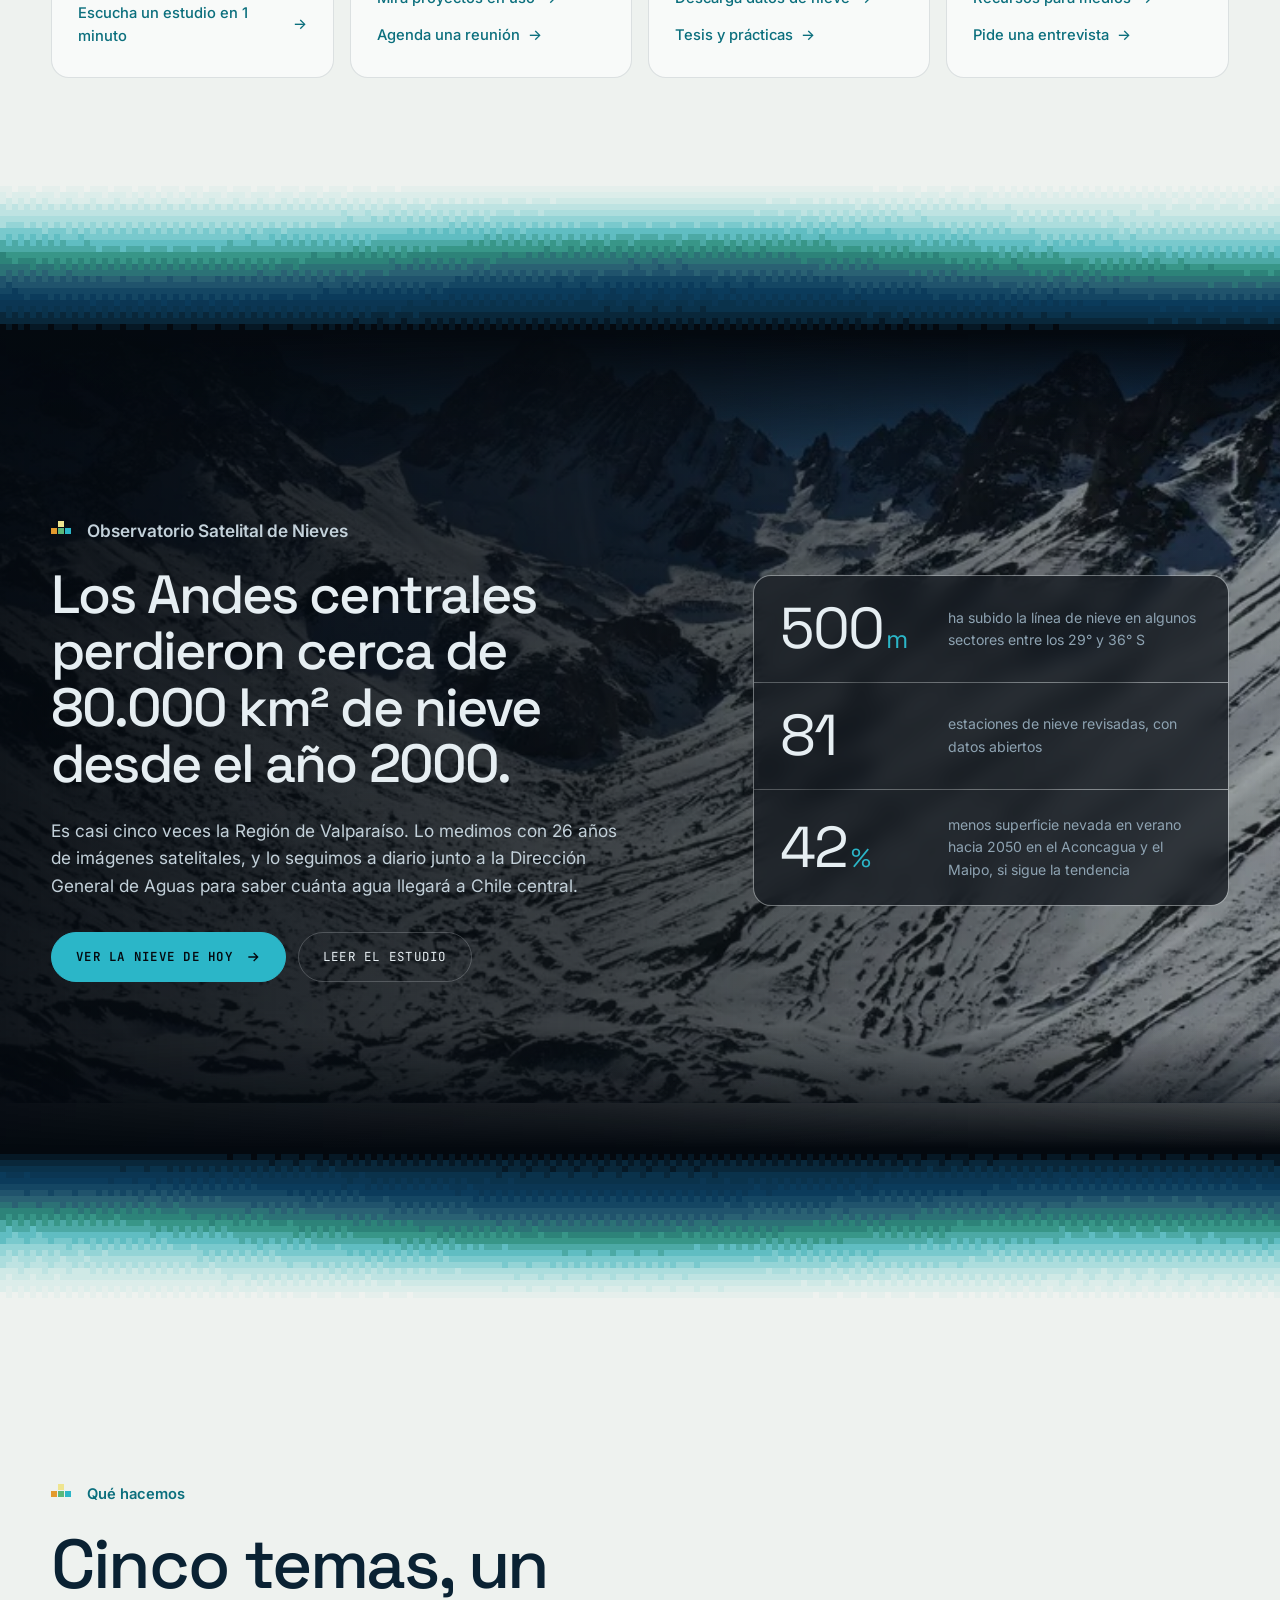
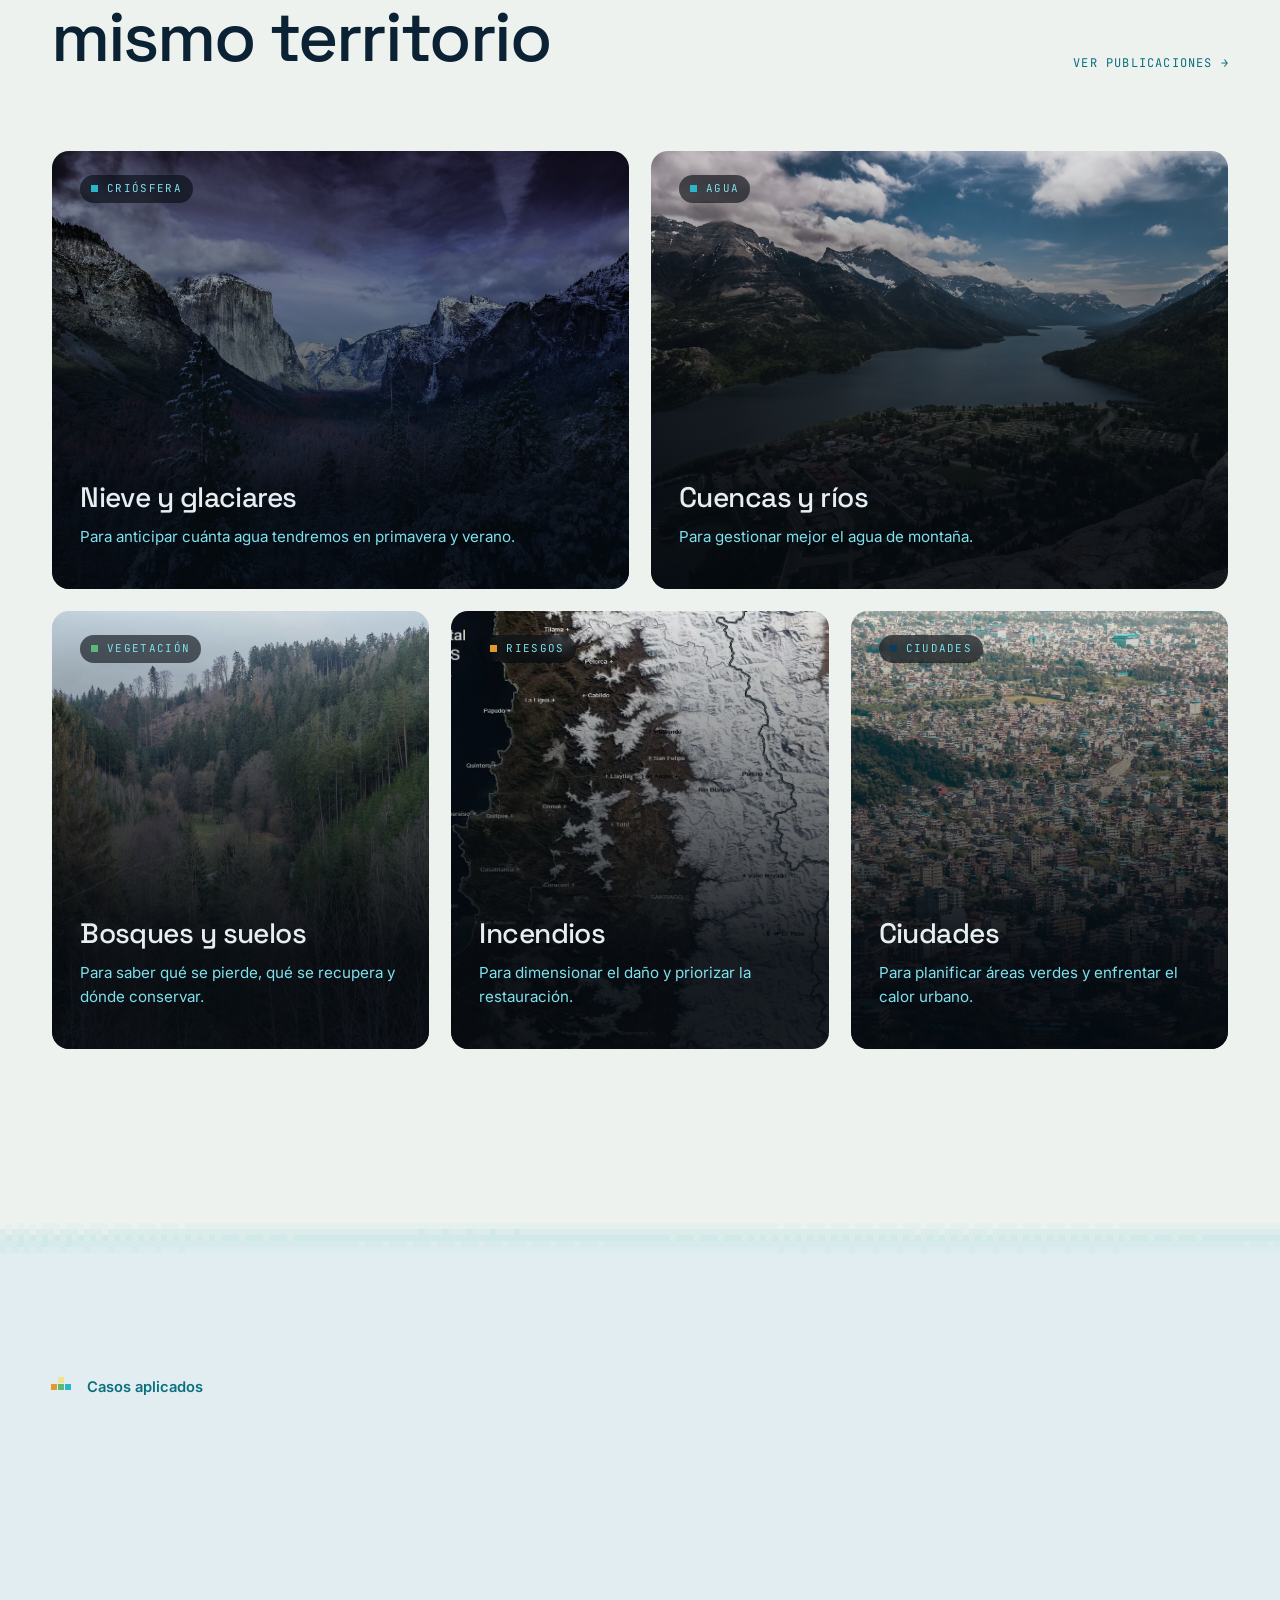
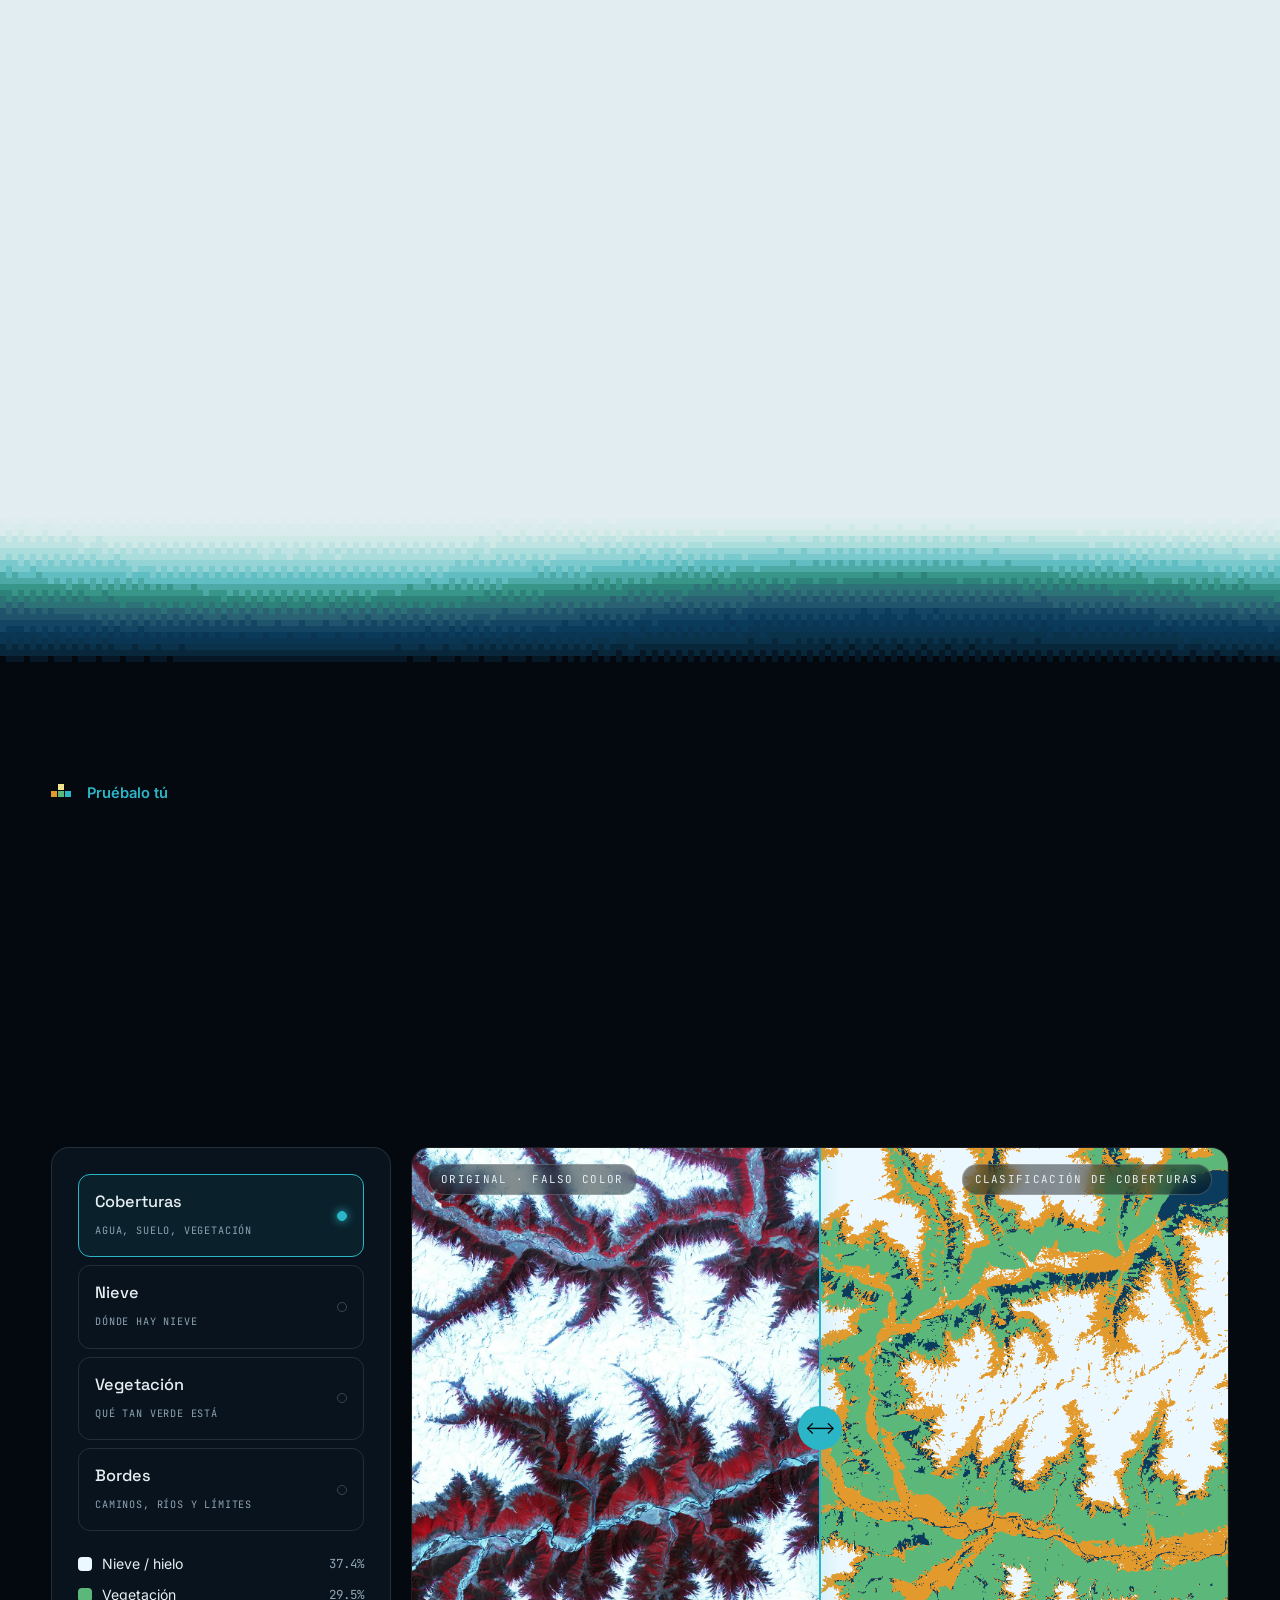
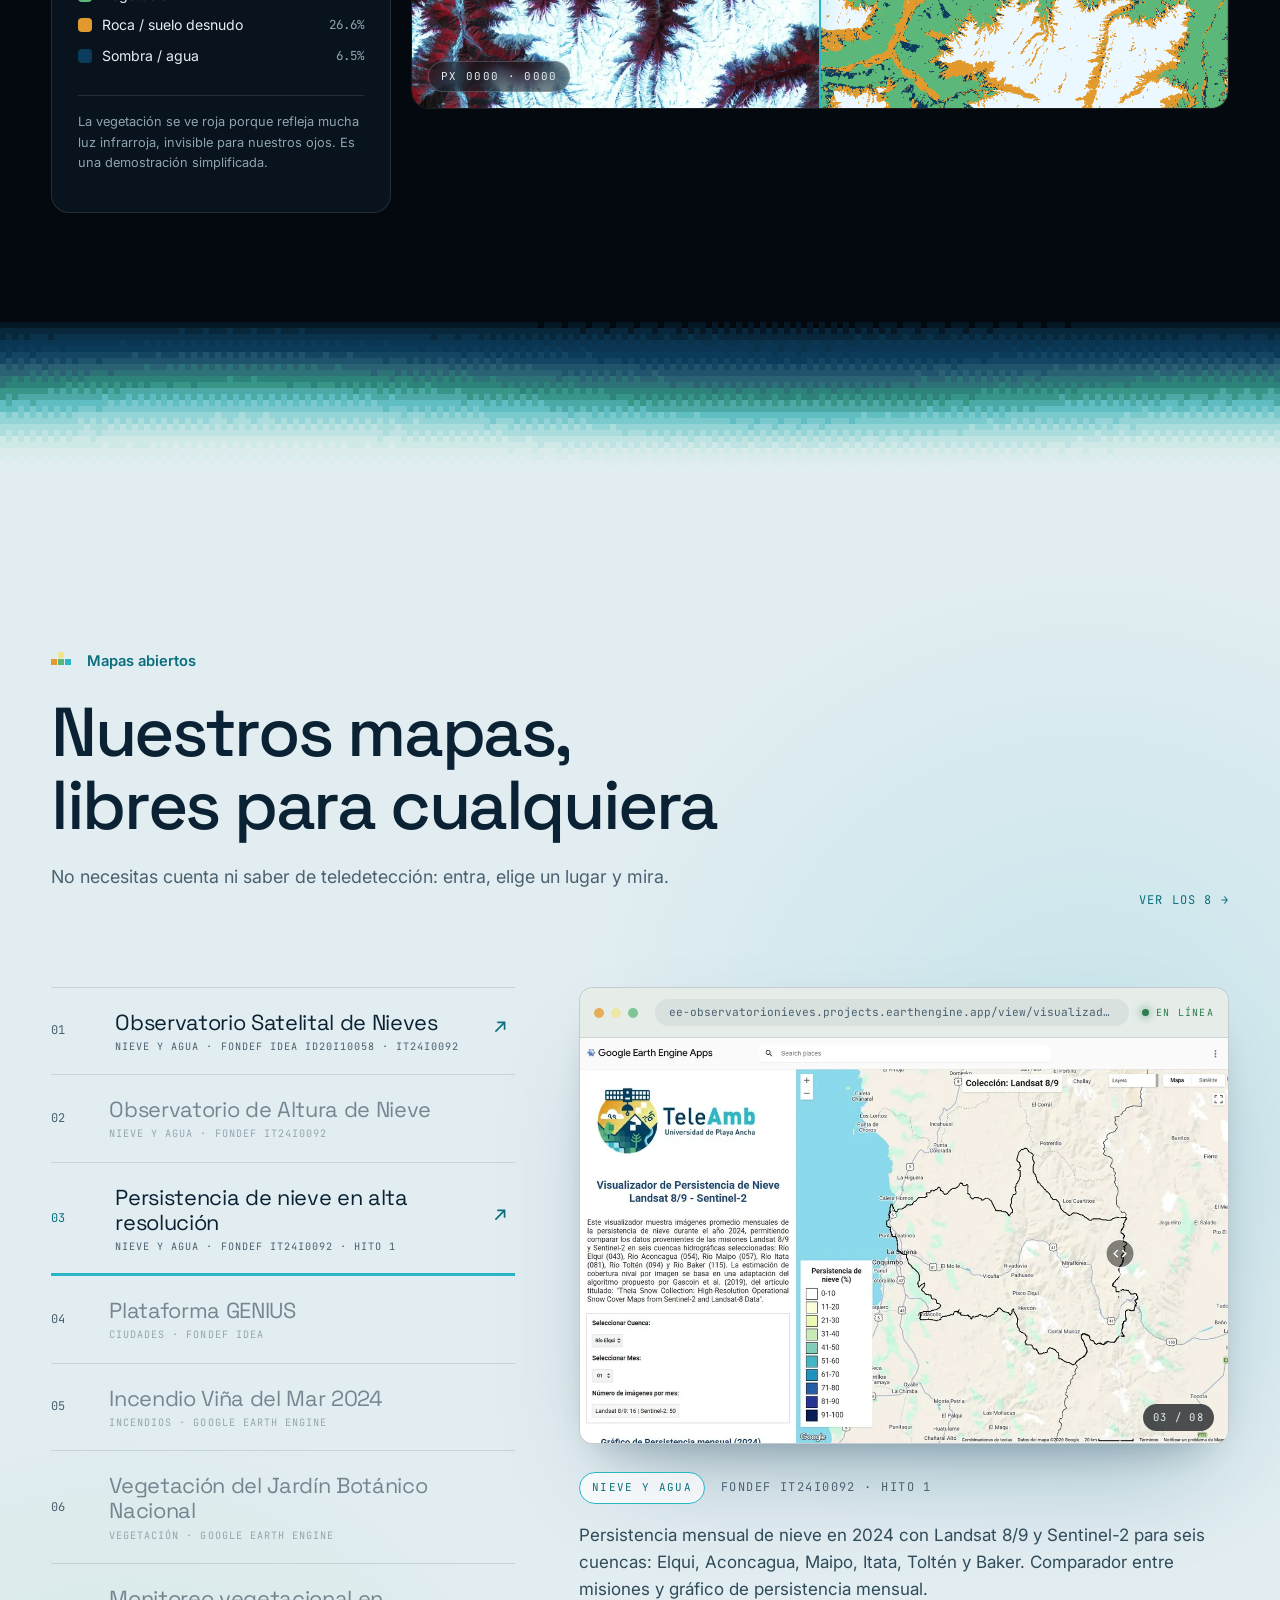
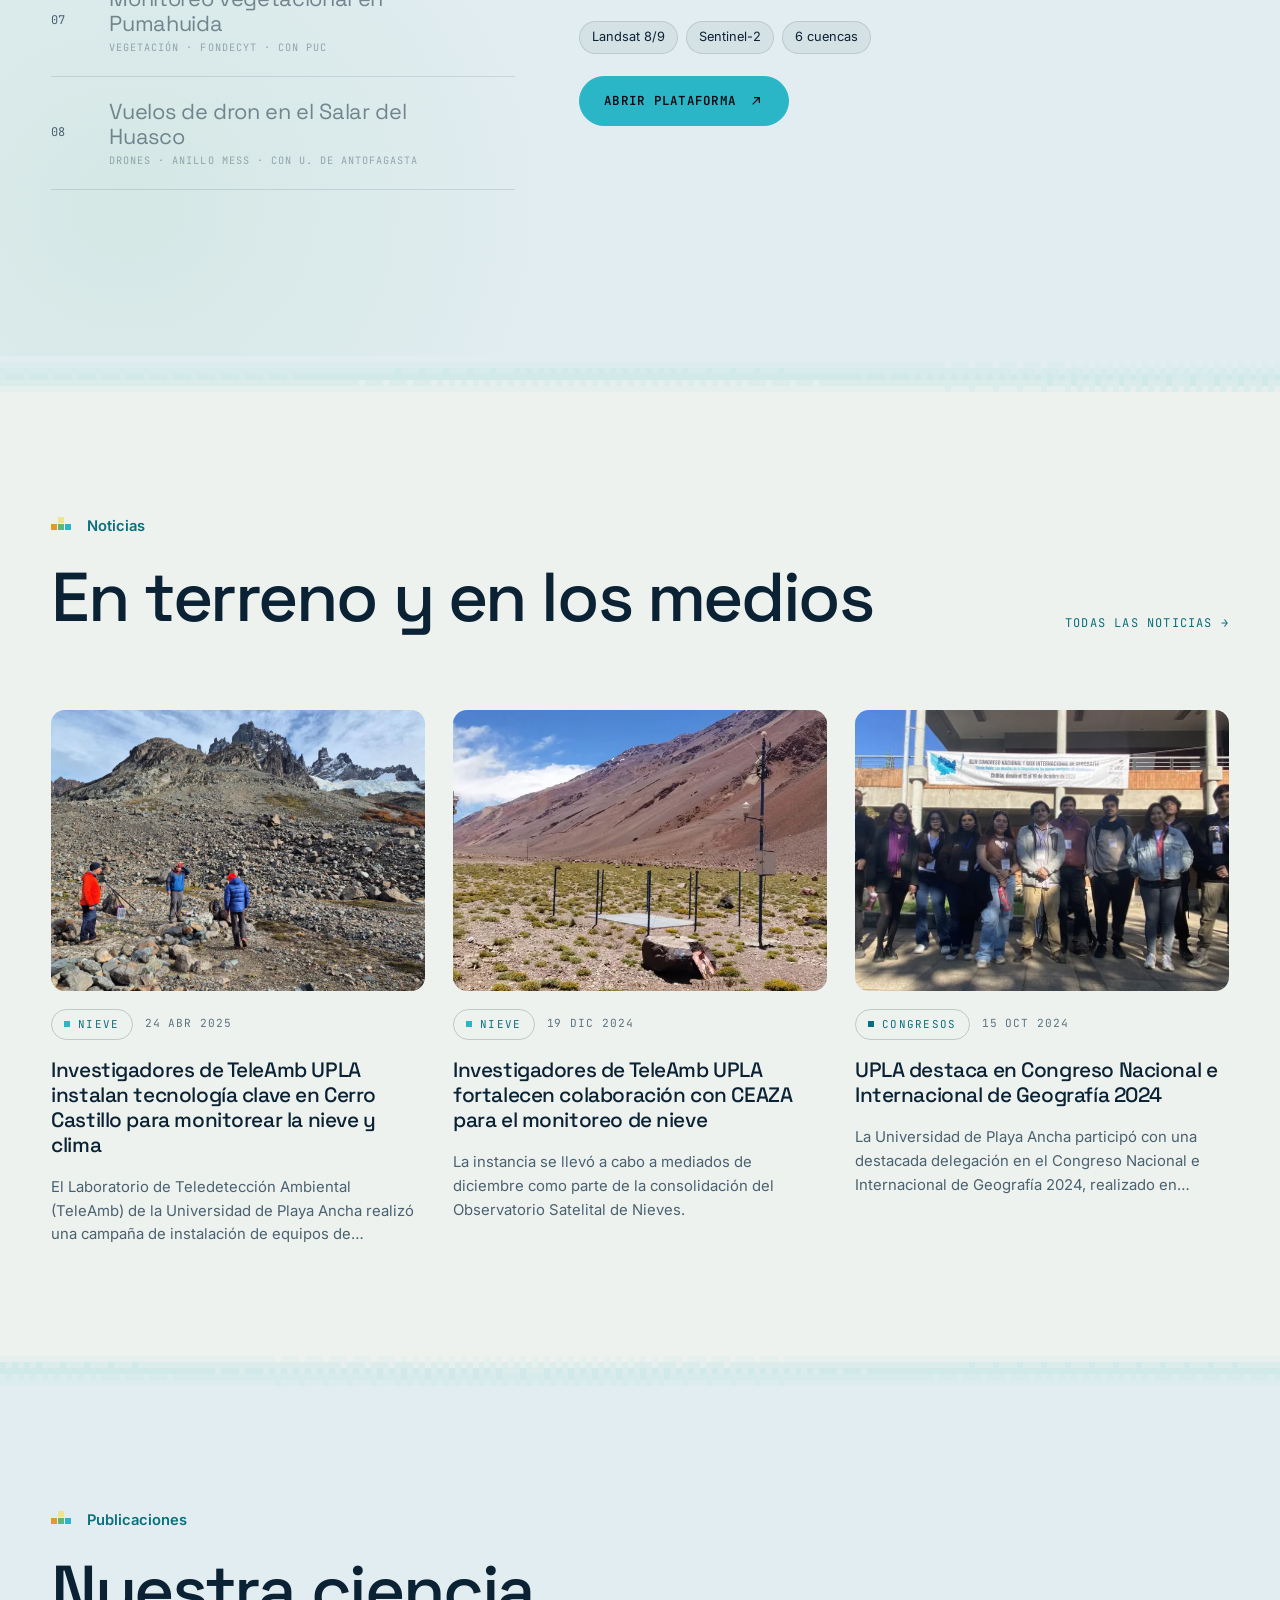
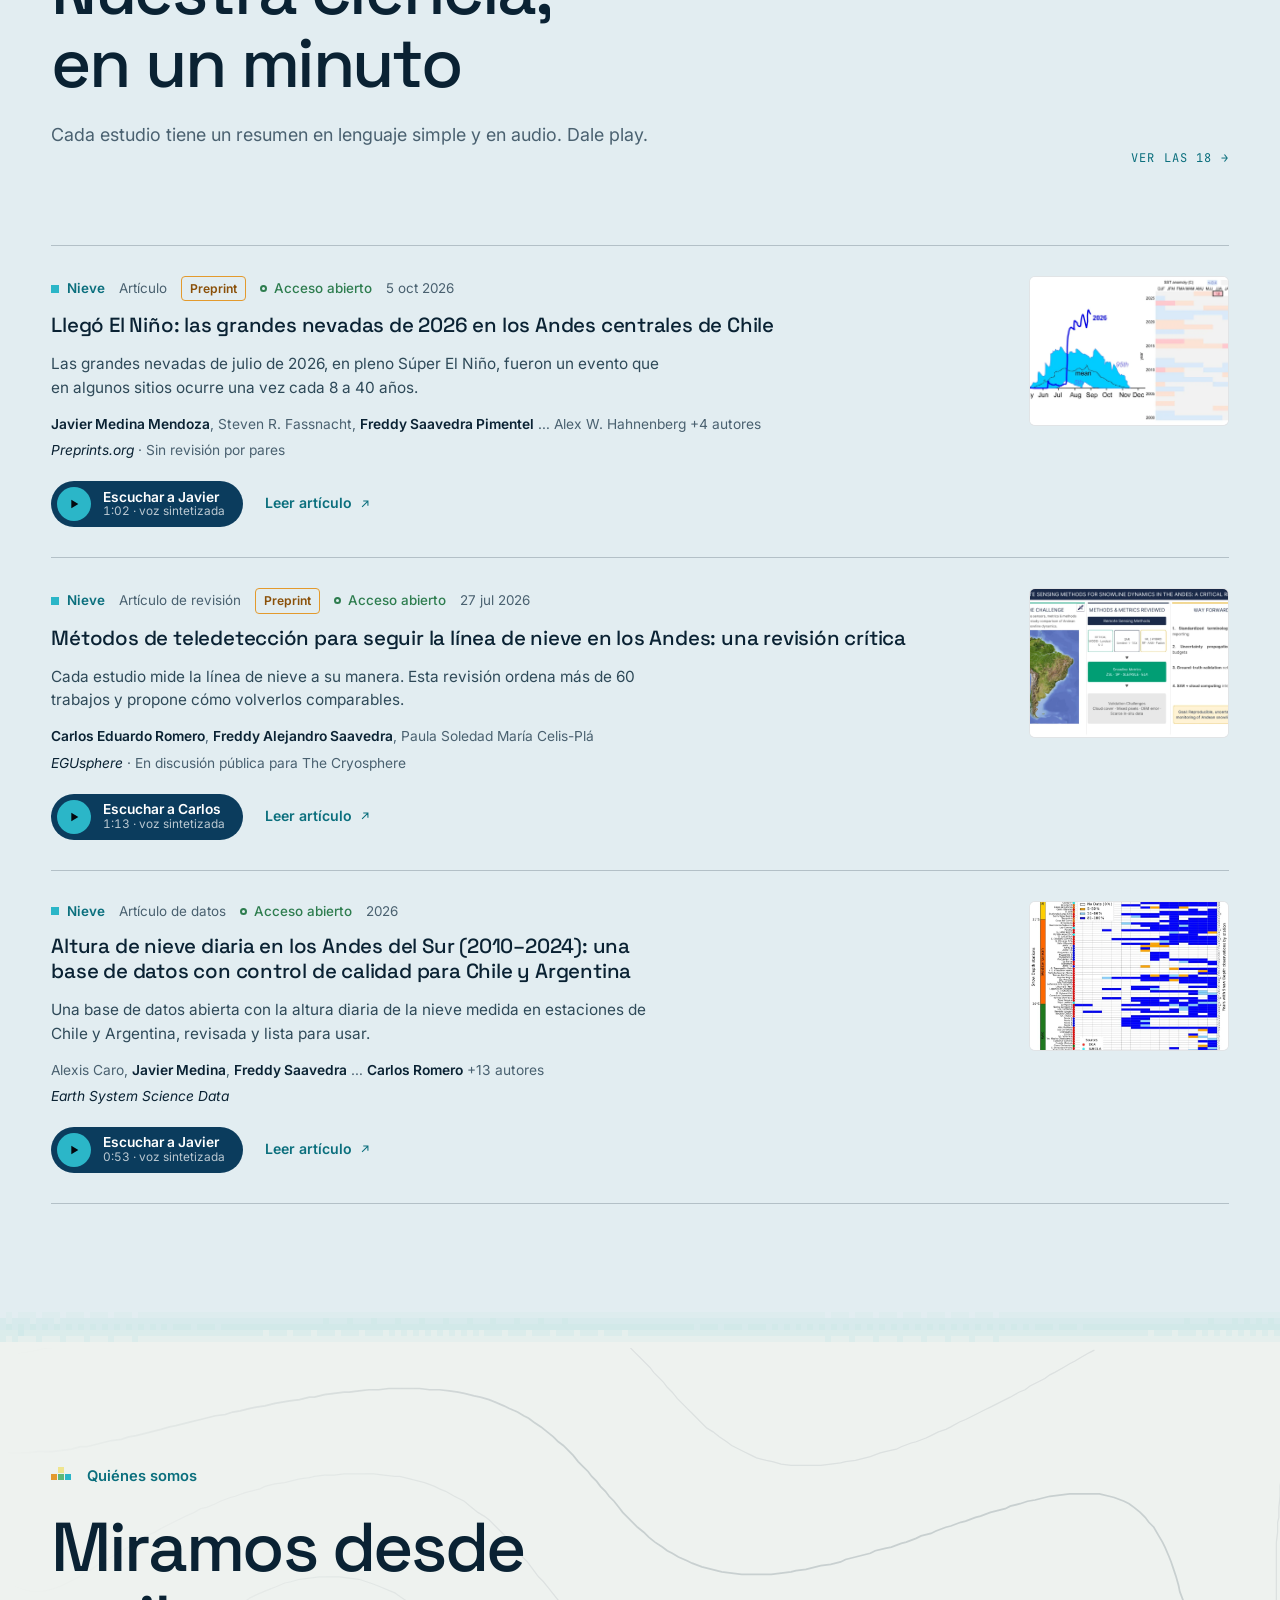
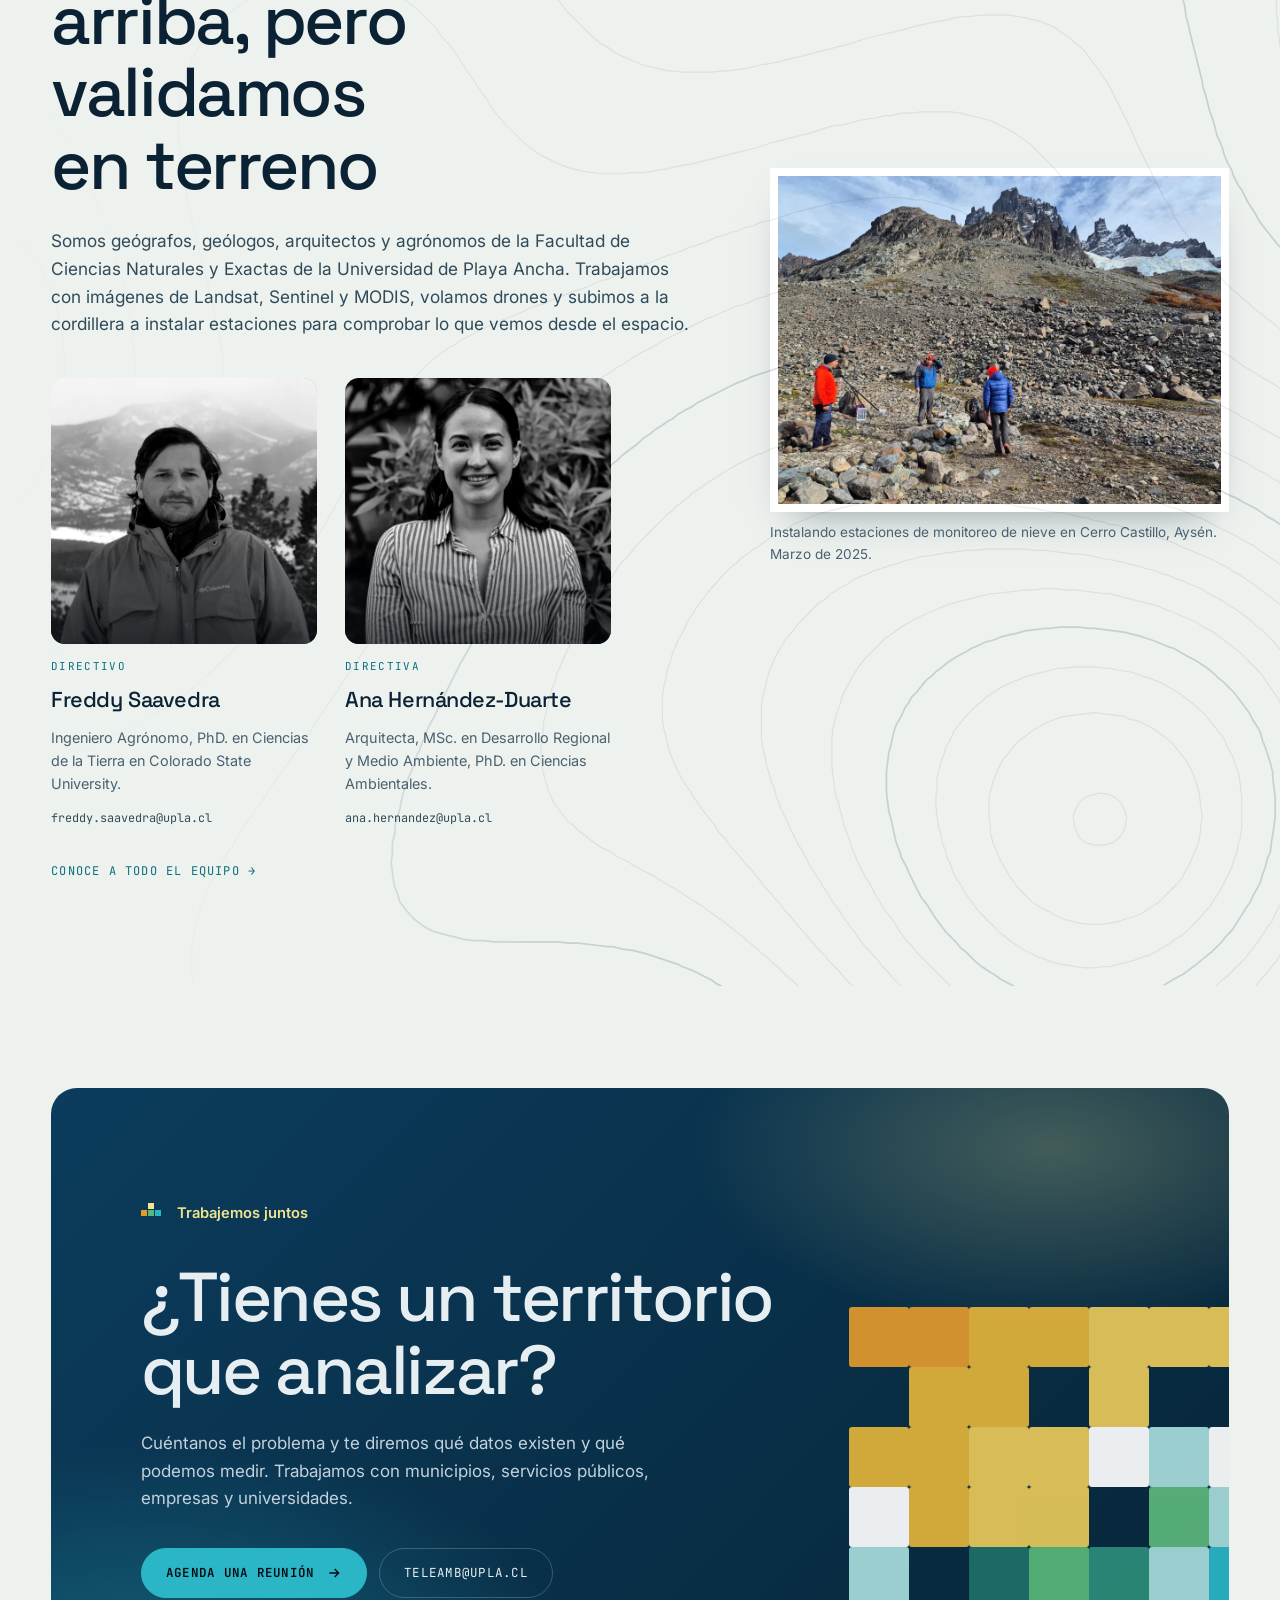
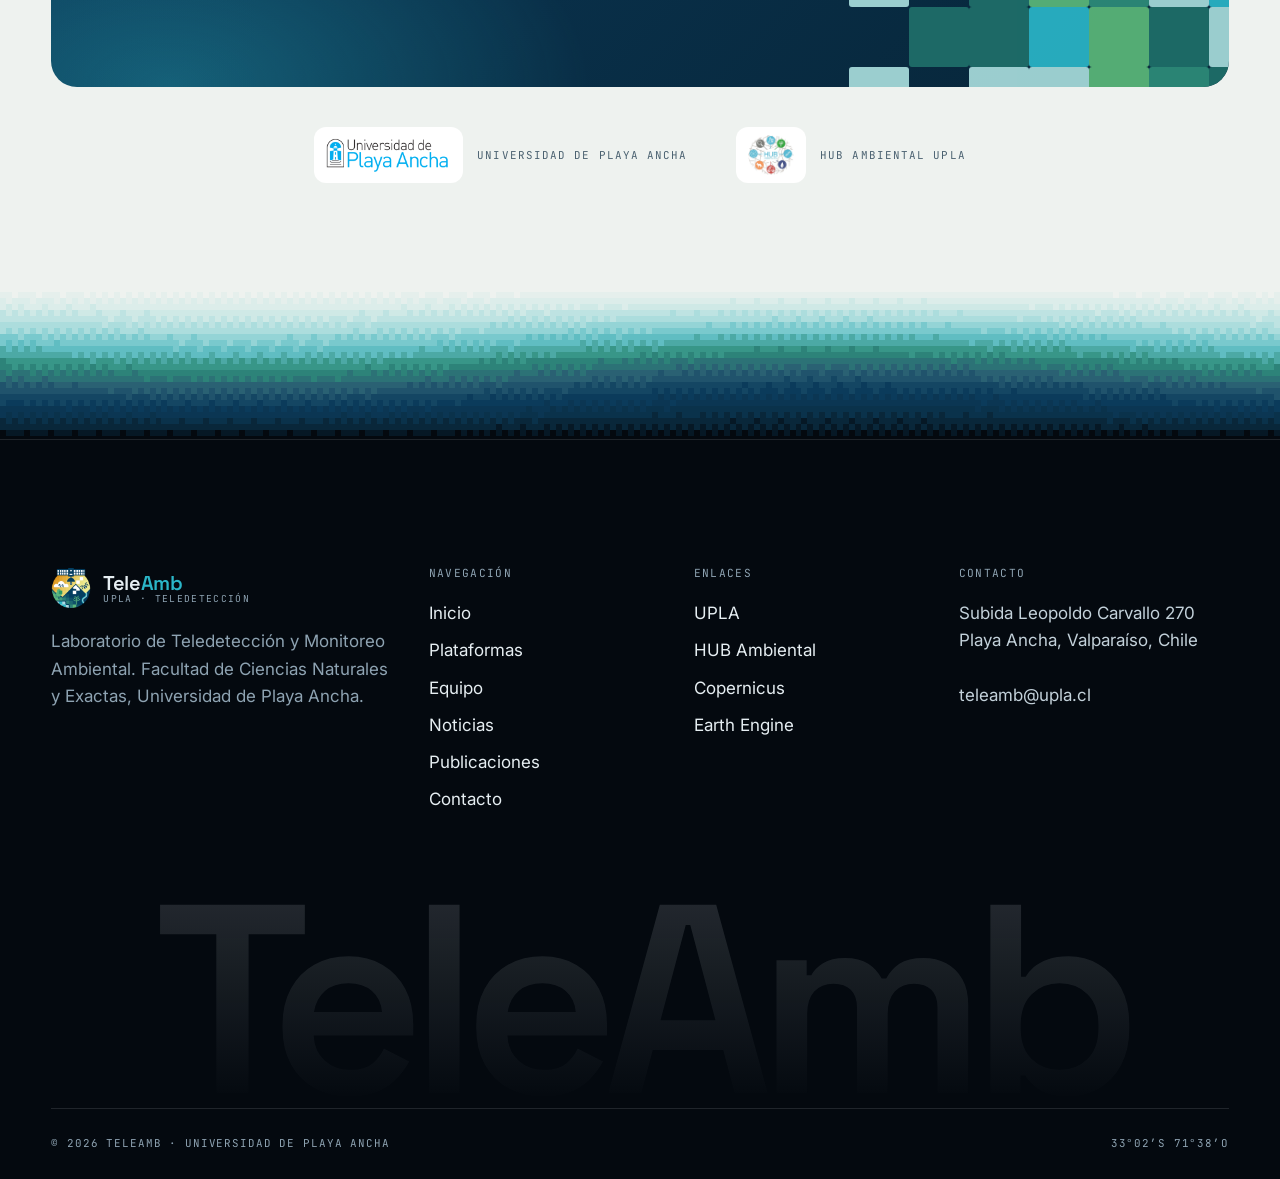
==== commit 1c8a4a67: "Portada reorganizada, nombre del lab destacado, transiciones de color suaves y equipo actualizado" ====
--- a/index.html
+++ b/index.html
@@ -4,7 +4,7 @@
   <meta charset="utf-8">
   <meta name="viewport" content="width=device-width, initial-scale=1">
   <title>TeleAmb · Laboratorio de Teledetección y Monitoreo Ambiental · UPLA</title>
-  <meta name="description" content="Laboratorio de Teledetección y Monitoreo Ambiental de la Universidad de Playa Ancha. Drones e imágenes satelitales para el análisis de coberturas, nieve, cuencas y territorio.">
+  <meta name="description" content="TeleAmb, Laboratorio de Teledetección y Monitoreo Ambiental de la Universidad de Playa Ancha. Medimos con satélites y drones cómo cambian la nieve, los bosques y las ciudades de Chile.">
   <meta name="theme-color" content="#04090f">
   <meta property="og:title" content="TeleAmb · Teledetección y Monitoreo Ambiental">
   <meta property="og:description" content="Drones e imágenes satelitales para comprender y gestionar el territorio.">
@@ -38,7 +38,7 @@
       </a>
       <ul class="nav__links">
         <li><a href="index.html" aria-current="page">Inicio</a></li>
-        <li><a href="index.html#capacidades">Capacidades</a></li>
+        <li><a href="index.html#lineas">Qué hacemos</a></li>
         <li><a href="plataformas.html">Plataformas</a></li>
         <li><a href="team.html">Equipo</a></li>
         <li><a href="noticias.html">Noticias</a></li>
@@ -46,7 +46,6 @@
         <li><a href="contact.html">Contacto</a></li>
       </ul>
       <div class="nav__cta">
-        <span class="nav__clock">VALPARAÍSO <span data-clock>--:--:--</span></span>
         <a class="btn btn--ghost" href="contact.html">Colabora</a>
         <button class="nav-toggle" type="button" aria-label="Abrir menú" aria-expanded="false"><span></span><span></span></button>
       </div>
@@ -58,200 +57,217 @@
     <section class="hero" aria-label="Presentación">
       <canvas class="hero__canvas" data-terrain aria-hidden="true"></canvas>
 
-      <div class="hud hud--tr" aria-hidden="true">
-        <div><span class="hud__dot"></span><b>Adquisición activa</b></div>
-        <div>33°02′S · 71°38′O</div>
-        <div>Puntos <b data-hud-pts>0</b></div>
-        <div>Elev. máx <b data-hud-elev>6.961 m</b></div>
-        <div>Escaneo <b data-hud-scan>000.0%</b></div>
-        <div class="hud__legend"><span>0 m</span><span class="hud__ramp"></span><span>Cumbre</span></div>
-      </div>
-      <div class="hud hud--ml" aria-hidden="true">Nube de puntos · Relieve andino simulado</div>
-
       <div class="container hero__content">
-        <p class="eyebrow fade-in">Laboratorio de Teledetección y Monitoreo Ambiental</p>
-        <h1 class="display hero__title">
-          <span class="line"><span>Observamos</span></span>
-          <span class="line"><span>el territorio</span></span>
-          <span class="line"><span class="text-gradient">desde arriba.</span></span>
+        <p class="hero__kicker fade-in">Universidad de Playa Ancha · Valparaíso, Chile</p>
+        <h1 class="hero__name">
+          <span class="line"><span>Tele<b>Amb</b></span></span>
+          <span class="hero__full">Laboratorio de Teledetección<br>y Monitoreo Ambiental</span>
         </h1>
         <div class="hero__bottom fade-in">
-          <p class="lead">Convertimos imágenes satelitales y de dron en información clara para cuidar el agua, anticipar riesgos como sequías e incendios y planificar mejor las ciudades de Chile.</p>
+          <p class="lead">Medimos con satélites y drones cómo cambian la nieve, los bosques y las ciudades de Chile, y entregamos esos datos a quienes toman decisiones.</p>
           <div class="hero__actions">
-            <a class="btn btn--primary" href="#para-quien">Encuentra lo que buscas
+            <a class="btn btn--primary" href="#plataformas">Explora nuestros mapas
               <svg viewBox="0 0 24 24" fill="none" stroke="currentColor" stroke-width="2" aria-hidden="true"><path d="M5 12h14M13 6l6 6-6 6"/></svg>
             </a>
-            <a class="btn btn--ghost" href="#plataformas">Plataformas abiertas</a>
-          </div>
-        </div>
-      </div>
-      <div class="scroll-cue" aria-hidden="true"></div>
+            <a class="btn btn--ghost" href="contact.html#formulario">Trabajemos juntos</a>
+          </div>
+        </div>
+        <ul class="hero__proof fade-in" aria-label="TeleAmb en cifras">
+          <li><b>26 años</b> de nieve andina analizados</li>
+          <li><b><span data-platforms-count>8</span> visores</b> abiertos y gratuitos</li>
+          <li><b><span data-pubs-count>18</span> publicaciones</b> científicas</li>
+          <li>Con la <b>DGA</b>, <b>ANID FONDEF</b> y municipios</li>
+        </ul>
+      </div>
     </section>
 
     <div class="seam" data-seam="night paper" aria-hidden="true"></div>
-    <!-- ===================== QUIÉNES SOMOS ===================== -->
-    <section class="section" id="nosotros">
-      <div class="grid-lines" aria-hidden="true"></div>
-      <div class="container about-grid">
-        <div>
-          <p class="eyebrow">Quiénes somos</p>
-          <p class="manifesto" data-manifesto>Somos un laboratorio de la <em>Universidad de Playa Ancha</em> que integra sensores remotos y tecnologías geoespaciales para entender cómo cambia el territorio, y anticipar los riesgos del cambio climático.</p>
-        </div>
-        <div class="about-grid__side" data-reveal>
-          <p>TeleAmb es una unidad de la Facultad de Ciencias Naturales y Exactas. Nuestra misión es constituirnos como un laboratorio de referencia en gestión territorial, monitoreo ambiental y análisis de riesgos asociados al cambio climático.</p>
-          <p>Un equipo multidisciplinario de geógrafos, geólogos, arquitectos y agrónomos que desarrolla docencia, capacitación, investigación y servicios basados en información geográfica.</p>
-          <a class="link-arrow" href="team.html">Conoce al equipo</a>
-          <figure class="field-photo">
-            <img src="assets/img/noticias/cerro_castillo.webp" alt="Integrantes del laboratorio instalando equipos de monitoreo en un campo de rocas bajo el Cerro Castillo" loading="lazy" decoding="async">
-            <figcaption>Instalando estaciones de monitoreo de nieve en Cerro Castillo, Aysén. Marzo de 2025.</figcaption>
-          </figure>
-        </div>
-      </div>
-    </section>
-
-    <div class="seam seam--soft" data-seam="paper sky" aria-hidden="true"></div>
     <!-- ===================== PARA QUIÉN ===================== -->
-    <section class="section section--tight section--alt" id="para-quien">
-      <div class="container">
-        <div class="section-head">
-          <div>
-            <p class="eyebrow">Para quién trabajamos</p>
-            <h2 class="h2" data-reveal>¿Qué estás buscando?</h2>
+    <section class="section section--tight" id="para-quien">
+      <div class="container">
+        <div class="section-head">
+          <div>
+            <p class="eyebrow">Empieza por aquí</p>
+            <h2 class="h2" data-reveal>¿Qué te trae por aquí?</h2>
           </div>
         </div>
         <div class="paths">
           <article class="path" data-reveal>
-            <span class="path__who">Público general</span>
-            <h3>Quiero entender qué le pasa a la nieve, los bosques y mi ciudad.</h3>
+            <span class="path__who">Curiosidad</span>
+            <h3>Quiero saber qué está pasando con la nieve, los bosques o mi ciudad.</h3>
             <ul>
-              <li><a class="link-arrow" href="#laboratorio">Prueba el laboratorio espectral</a></li>
-              <li><a class="link-arrow" href="plataformas.html">Explora los mapas en línea</a></li>
-              <li><a class="link-arrow" href="noticias.html">Lee las noticias</a></li>
+              <li><a class="link-arrow" href="#plataformas">Abre un mapa en línea</a></li>
+              <li><a class="link-arrow" href="publicaciones.html">Escucha un estudio en 1 minuto</a></li>
             </ul>
           </article>
           <article class="path" data-reveal style="--d:.06s">
-            <span class="path__who">Municipios y servicios públicos</span>
+            <span class="path__who">Municipios y servicios</span>
             <h3>Necesito datos confiables para decidir sobre mi territorio.</h3>
             <ul>
-              <li><a class="link-arrow" href="contact.html">Revisa nuestros servicios</a></li>
-              <li><a class="link-arrow" href="#casos">Mira casos aplicados</a></li>
-              <li><a class="link-arrow" href="contact.html#formulario">Agenda una reunión técnica</a></li>
+              <li><a class="link-arrow" href="#casos">Mira proyectos en uso</a></li>
+              <li><a class="link-arrow" href="contact.html#formulario">Agenda una reunión</a></li>
             </ul>
           </article>
           <article class="path" data-reveal style="--d:.12s">
             <span class="path__who">Investigación y estudiantes</span>
-            <h3>Busco datos abiertos, publicaciones o un lugar para mi tesis.</h3>
+            <h3>Busco datos, publicaciones o un lugar para mi tesis.</h3>
             <ul>
-              <li><a class="link-arrow" href="publicaciones.html">Publicaciones científicas</a></li>
-              <li><a class="link-arrow" href="https://doi.org/10.5281/zenodo.21577171" target="_blank" rel="noopener">Datos de altura de nieve (Zenodo)</a></li>
+              <li><a class="link-arrow" href="https://doi.org/10.5281/zenodo.21577171" target="_blank" rel="noopener">Descarga datos de nieve</a></li>
               <li><a class="link-arrow" href="team.html">Tesis y prácticas</a></li>
             </ul>
           </article>
           <article class="path" data-reveal style="--d:.18s">
-            <span class="path__who">Prensa y medios</span>
+            <span class="path__who">Prensa</span>
             <h3>Necesito una fuente experta o imágenes para una nota.</h3>
             <ul>
               <li><a class="link-arrow" href="contact.html#prensa">Recursos para medios</a></li>
-              <li><a class="link-arrow" href="mailto:teleamb@upla.cl?subject=Prensa%20-%20solicitud%20de%20entrevista">Solicita una entrevista</a></li>
+              <li><a class="link-arrow" href="mailto:teleamb@upla.cl?subject=Prensa%20-%20solicitud%20de%20entrevista">Pide una entrevista</a></li>
             </ul>
           </article>
         </div>
       </div>
     </section>
 
-    <div class="seam seam--soft" data-seam="sky paper" aria-hidden="true"></div>
-    <!-- ===================== SENSORES ===================== -->
-    <div class="marquee" aria-label="Plataformas y herramientas que utilizamos">
-      <div class="marquee__track">
-        <span class="marquee__item">Sentinel-2 <small>MSI · 10 m</small></span>
-        <span class="marquee__item">Landsat 5 · 7 · 8 · 9 <small>30 m · desde 1984</small></span>
-        <span class="marquee__item">MODIS <small>Terra / Aqua · 500 m</small></span>
-        <span class="marquee__item">Sentinel-1 <small>Radar SAR</small></span>
-        <span class="marquee__item">Drones RTK <small>cm / píxel</small></span>
-        <span class="marquee__item">Cámaras multiespectrales <small>NIR · Red Edge</small></span>
-        <span class="marquee__item">Google Earth Engine <small>Nube</small></span>
-        <span class="marquee__item">Copernicus <small>Datos abiertos</small></span>
-        <span class="marquee__item">Estaciones de monitoreo <small>In situ</small></span>
-        <span class="marquee__item" aria-hidden="true">Sentinel-2 <small>MSI · 10 m</small></span>
-        <span class="marquee__item" aria-hidden="true">Landsat 5 · 7 · 8 · 9 <small>30 m · desde 1984</small></span>
-        <span class="marquee__item" aria-hidden="true">MODIS <small>Terra / Aqua · 500 m</small></span>
-        <span class="marquee__item" aria-hidden="true">Sentinel-1 <small>Radar SAR</small></span>
-        <span class="marquee__item" aria-hidden="true">Drones RTK <small>cm / píxel</small></span>
-        <span class="marquee__item" aria-hidden="true">Cámaras multiespectrales <small>NIR · Red Edge</small></span>
-        <span class="marquee__item" aria-hidden="true">Google Earth Engine <small>Nube</small></span>
-        <span class="marquee__item" aria-hidden="true">Copernicus <small>Datos abiertos</small></span>
-        <span class="marquee__item" aria-hidden="true">Estaciones de monitoreo <small>In situ</small></span>
-      </div>
-    </div>
-
-    <!-- ===================== DOS ESCALAS ===================== -->
-    <section class="section" id="capacidades">
-      <div class="container">
-        <div class="section-head">
-          <div>
-            <p class="eyebrow">Dos escalas, un territorio</p>
-            <h2 class="h2" data-reveal>Satélites para ver el conjunto, drones para el detalle.</h2>
-            <p class="lead" data-reveal>Combinamos la visión regional y la memoria histórica de los satélites con el detalle y la flexibilidad de los drones.</p>
-          </div>
-        </div>
-
-        <div class="scales">
-          <article class="scale-card" data-reveal>
-            <div class="scale-card__bg" style="background-image:url('assets/img/fondo/satelital.webp')"></div>
-            <div class="scale-card__top">
-              <span class="tag">01 · Órbita</span>
-              <span class="tag">705 km</span>
-            </div>
-            <div>
-              <h3>Imágenes satelitales</h3>
-              <p>Series de tiempo de décadas para detectar tendencias: pérdida de nieve, cambios de cobertura, expansión urbana o severidad de incendios, a escala de cuencas, regiones y cordilleras.</p>
-              <div class="chips">
-                <span class="chip">Series de tiempo</span>
-                <span class="chip">Índices espectrales</span>
-                <span class="chip">Detección de cambios</span>
-              </div>
-              <dl class="specs">
-                <div><dt>Resolución</dt><dd>10–500 m</dd></div>
-                <div><dt>Revisita</dt><dd>1–16 días</dd></div>
-                <div><dt>Archivo</dt><dd>+40 años</dd></div>
-              </dl>
-            </div>
-          </article>
-
-          <article class="scale-card" data-reveal style="--d:.12s">
-            <div class="scale-card__bg" style="background-image:url('assets/img/fondo/drones.webp')"></div>
-            <div class="scale-card__top">
-              <span class="tag">02 · Vuelo</span>
-              <span class="tag">120 m</span>
-            </div>
-            <div>
-              <h3>Drones (UAV)</h3>
-              <p>Vuelos a demanda con cámaras RGB y multiespectrales para levantar ortomosaicos, modelos digitales de elevación y nubes de puntos, y validar en terreno lo que vemos desde el espacio.</p>
-              <div class="chips">
-                <span class="chip">Fotogrametría</span>
-                <span class="chip">Ortomosaicos</span>
-                <span class="chip">Modelos 3D</span>
-              </div>
-              <dl class="specs">
-                <div><dt>Resolución</dt><dd>1–5 cm</dd></div>
-                <div><dt>Revisita</dt><dd>A demanda</dd></div>
-                <div><dt>Salida</dt><dd>MDE · 3D</dd></div>
-              </dl>
-            </div>
-          </article>
-        </div>
-      </div>
-    </section>
-
     <div class="seam" data-seam="paper night" aria-hidden="true"></div>
+    <!-- ===================== HALLAZGO ===================== -->
+    <section class="section feature" aria-labelledby="feature-title">
+      <div class="feature__bg" data-parallax style="background-image:url('assets/img/noticias/observatorio_nieves_2024.webp')"></div>
+      <div class="container feature__grid">
+        <div class="feature__body" data-reveal>
+          <p class="eyebrow">Observatorio Satelital de Nieves</p>
+          <h2 class="h2" id="feature-title">Los Andes centrales perdieron cerca de 80.000 km² de nieve desde el año 2000.</h2>
+          <p>Es casi cinco veces la Región de Valparaíso. Lo medimos con 26 años de imágenes satelitales, y lo seguimos a diario junto a la Dirección General de Aguas para saber cuánta agua llegará a Chile central.</p>
+          <div class="hero__actions" style="margin-top:32px">
+            <a class="btn btn--primary" href="https://observatorionieves.cl/" target="_blank" rel="noopener">Ver la nieve de hoy
+              <svg viewBox="0 0 24 24" fill="none" stroke="currentColor" stroke-width="2" aria-hidden="true"><path d="M5 12h14M13 6l6 6-6 6"/></svg>
+            </a>
+            <a class="btn btn--ghost" href="https://doi.org/10.3389/feart.2026.1564035" target="_blank" rel="noopener">Leer el estudio</a>
+          </div>
+        </div>
+        <div class="feature__stats" data-reveal style="--d:.1s">
+          <div class="stat">
+            <div class="stat__value"><span data-count="500">500</span><small>m</small></div>
+            <div class="stat__label">ha subido la línea de nieve en algunos sectores entre los 29° y 36° S</div>
+          </div>
+          <div class="stat">
+            <div class="stat__value"><span data-count="81">81</span></div>
+            <div class="stat__label">estaciones de nieve revisadas, con datos abiertos</div>
+          </div>
+          <div class="stat">
+            <div class="stat__value"><span data-count="42">42</span><small>%</small></div>
+            <div class="stat__label">menos superficie nevada en verano hacia 2050 en el Aconcagua y el Maipo, si sigue la tendencia</div>
+          </div>
+        </div>
+      </div>
+    </section>
+
+    <div class="seam" data-seam="night paper" aria-hidden="true"></div>
+    <!-- ===================== LÍNEAS DE TRABAJO ===================== -->
+    <section class="section" id="lineas">
+      <div class="container">
+        <div class="section-head">
+          <div>
+            <p class="eyebrow">Qué hacemos</p>
+            <h2 class="h2" data-reveal>Cinco temas, un mismo territorio</h2>
+          </div>
+          <a class="link-arrow" href="publicaciones.html">Ver publicaciones</a>
+        </div>
+
+        <div class="lines">
+          <article class="line-card" data-reveal tabindex="0" data-tone="nieve">
+            <div class="line-card__bg" style="background-image:url('assets/img/fondo/nieve.webp')"></div>
+            <span class="line-card__num">Criósfera</span>
+            <h3>Nieve y glaciares</h3>
+            <div class="line-card__use">Para anticipar cuánta agua tendremos en primavera y verano.</div>
+            <p>Cuánto dura la nieve, a qué altura cae y cómo cambian los glaciares, desde Perú hasta la Patagonia.</p>
+          </article>
+
+          <article class="line-card" data-reveal tabindex="0" style="--d:.08s" data-tone="nieve">
+            <div class="line-card__bg" style="background-image:url('assets/img/fondo/cuenca.webp')"></div>
+            <span class="line-card__num">Agua</span>
+            <h3>Cuencas y ríos</h3>
+            <div class="line-card__use">Para gestionar mejor el agua de montaña.</div>
+            <p>Cómo la nieve que se derrite llega a los ríos de Chile central, y qué pasa cuando hay menos.</p>
+          </article>
+
+          <article class="line-card" data-reveal tabindex="0" data-tone="vegetacion">
+            <div class="line-card__bg" style="background-image:url('assets/img/fondo/silvestre.webp')"></div>
+            <span class="line-card__num">Vegetación</span>
+            <h3>Bosques y suelos</h3>
+            <div class="line-card__use">Para saber qué se pierde, qué se recupera y dónde conservar.</div>
+            <p>Mapas de bosque nativo y coberturas de suelo con satélites y vuelos de dron.</p>
+          </article>
+
+          <article class="line-card" data-reveal tabindex="0" style="--d:.08s" data-tone="fuego">
+            <div class="line-card__bg" style="background-image:url('assets/img/noticias/fuente_worldview_nasa.webp')"></div>
+            <span class="line-card__num">Riesgos</span>
+            <h3>Incendios</h3>
+            <div class="line-card__use">Para dimensionar el daño y priorizar la restauración.</div>
+            <p>Qué tan fuerte se quemó cada sector y cómo se recupera el bosque después, en plena sequía.</p>
+          </article>
+
+          <article class="line-card" data-reveal tabindex="0" style="--d:.16s" data-tone="ciudad">
+            <div class="line-card__bg" style="background-image:url('assets/img/fondo/ciudad.webp')"></div>
+            <span class="line-card__num">Ciudades</span>
+            <h3>Ciudades</h3>
+            <div class="line-card__use">Para planificar áreas verdes y enfrentar el calor urbano.</div>
+            <p>Indicadores satelitales de áreas verdes, temperatura y crecimiento para comunas chilenas.</p>
+          </article>
+        </div>
+      </div>
+    </section>
+
+    <div class="seam seam--soft" data-seam="paper sky" aria-hidden="true"></div>
+    <!-- ===================== CASOS ===================== -->
+    <section class="section section--tight section--alt" id="casos">
+      <div class="container">
+        <div class="section-head">
+          <div>
+            <p class="eyebrow">Casos aplicados</p>
+            <h2 class="h2" data-reveal>Proyectos que ya se usan</h2>
+          </div>
+        </div>
+        <div class="cases">
+          <article class="case" data-reveal data-tone="nieve">
+            <span class="case__tag">Agua de montaña</span>
+            <dl>
+              <div><dt>El problema</dt><dd>Chile central depende del agua de la nieve, pero en la alta cordillera casi no hay estaciones.</dd></div>
+              <div><dt>Qué hicimos</dt><dd>Mapas diarios de nieve para todo Chile y 26 años de tendencias por cuenca.</dd></div>
+              <div><dt>Con quién</dt><dd>Dirección General de Aguas · ANID FONDEF</dd></div>
+            </dl>
+            <a class="link-arrow" href="https://observatorionieves.cl/" target="_blank" rel="noopener">Observatorio de Nieves</a>
+          </article>
+          <article class="case" data-reveal style="--d:.08s" data-tone="fuego">
+            <span class="case__tag">Incendios</span>
+            <dl>
+              <div><dt>El problema</dt><dd>Tras el incendio de febrero de 2024 en Viña del Mar, había que saber dónde y con qué fuerza se quemó.</dd></div>
+              <div><dt>Qué hicimos</dt><dd>Un mapa público de severidad, con comparador antes y después.</dd></div>
+              <div><dt>Para quién</dt><dd>Municipios, equipos técnicos y vecinos</dd></div>
+            </dl>
+            <a class="link-arrow" href="https://ee-javiermedinamen.projects.earthengine.app/view/visualizador---incendio-2024" target="_blank" rel="noopener">Ver el mapa del incendio</a>
+          </article>
+          <article class="case" data-reveal style="--d:.16s" data-tone="ciudad">
+            <span class="case__tag">Ciudades</span>
+            <dl>
+              <div><dt>El problema</dt><dd>Quilpué necesitaba datos para planificar áreas verdes, calor y crecimiento urbano.</dd></div>
+              <div><dt>Qué hicimos</dt><dd>La plataforma GENIUS, con indicadores satelitales que se actualizan.</dd></div>
+              <div><dt>Con quién</dt><dd>Municipalidad de Quilpué · GORE Valparaíso · U. de Chile</dd></div>
+            </dl>
+            <a class="link-arrow" href="https://plataformagenius.cl/" target="_blank" rel="noopener">Plataforma GENIUS</a>
+          </article>
+        </div>
+      </div>
+    </section>
+
+    <div class="seam" data-seam="sky night" aria-hidden="true"></div>
     <!-- ===================== LABORATORIO ESPECTRAL ===================== -->
     <section class="section section--tight theme-dark" id="laboratorio">
       <div class="container">
         <div class="section-head">
           <div>
-            <p class="eyebrow">Laboratorio espectral · interactivo</p>
-            <h2 class="h2" data-reveal>Prueba a leer una imagen<br>como lo hacemos nosotros.</h2>
-            <p class="lead" data-reveal>Arrastra la barra sobre la escena. A la izquierda, la imagen tal como llega del satélite; a la derecha, lo que obtenemos al procesarla. Elige qué buscar: nieve, vegetación o tipos de cobertura.</p>
+            <p class="eyebrow">Pruébalo tú</p>
+            <h2 class="h2" data-reveal>Lee una imagen satelital<br>como lo hacemos nosotros</h2>
+            <p class="lead" data-reveal>Arrastra la barra. A la izquierda, la imagen como llega del satélite; a la derecha, lo que obtenemos al procesarla.</p>
           </div>
         </div>
 
@@ -259,20 +275,20 @@
           <div class="spectral__panel" data-reveal>
             <div class="spectral__modes" role="group" aria-label="Tipo de procesamiento">
               <button class="mode-btn" type="button" data-mode="clasificacion" aria-pressed="true">
-                <div><strong>Clasificación</strong><span>Coberturas por umbrales</span></div><i></i>
+                <div><strong>Coberturas</strong><span>Agua, suelo, vegetación</span></div><i></i>
               </button>
               <button class="mode-btn" type="button" data-mode="nieve" aria-pressed="false">
-                <div><strong>Nieve</strong><span>Índice de brillo espectral</span></div><i></i>
+                <div><strong>Nieve</strong><span>Dónde hay nieve</span></div><i></i>
               </button>
               <button class="mode-btn" type="button" data-mode="vigor" aria-pressed="false">
-                <div><strong>Vegetación</strong><span>Diferencia normalizada</span></div><i></i>
+                <div><strong>Vegetación</strong><span>Qué tan verde está</span></div><i></i>
               </button>
               <button class="mode-btn" type="button" data-mode="bordes" aria-pressed="false">
-                <div><strong>Bordes</strong><span>Filtro Sobel</span></div><i></i>
+                <div><strong>Bordes</strong><span>Caminos, ríos y límites</span></div><i></i>
               </button>
             </div>
             <div class="legend" data-legend aria-live="polite"></div>
-            <p class="spectral__note">Escena en falso color: la vegetación aparece en rojo por su alta reflectancia en el infrarrojo cercano. Demostración didáctica; nuestros productos usan bandas completas y validación en terreno.</p>
+            <p class="spectral__note">La vegetación se ve roja porque refleja mucha luz infrarroja, invisible para nuestros ojos. Es una demostración simplificada.</p>
           </div>
 
           <div class="spectral__view" data-reveal data-cursor tabindex="0" role="slider" aria-label="Comparador: original y procesada" aria-valuemin="0" aria-valuemax="100" aria-valuenow="50">
@@ -289,191 +305,17 @@
       </div>
     </section>
 
-    <div class="seam" data-seam="night paper" aria-hidden="true"></div>
-    <!-- ===================== LÍNEAS DE TRABAJO ===================== -->
-    <section class="section">
-      <div class="container">
-        <div class="section-head">
-          <div>
-            <p class="eyebrow">Líneas de investigación</p>
-            <h2 class="h2" data-reveal>En qué investigamos</h2>
-          </div>
-          <a class="link-arrow" href="publicaciones.html">Ver publicaciones</a>
-        </div>
-
-        <div class="lines">
-          <article class="line-card" data-reveal tabindex="0" data-tone="nieve">
-            <div class="line-card__bg" style="background-image:url('assets/img/fondo/nieve.webp')"></div>
-            <span class="line-card__num">01 / Criósfera</span>
-            <h3>Nieve y glaciares</h3>
-            <div class="line-card__use">Para anticipar cuánta agua tendremos en primavera y verano.</div>
-            <p>Persistencia de nieve, línea de nieves y balance de glaciares en los Andes a partir de MODIS y Landsat. Sede del Observatorio Satelital de Nieves.</p>
-            <div class="chips"><span class="chip">MODIS</span><span class="chip">Landsat</span><span class="chip">Tendencias</span></div>
-          </article>
-
-          <article class="line-card" data-reveal tabindex="0" style="--d:.08s" data-tone="nieve">
-            <div class="line-card__bg" style="background-image:url('assets/img/fondo/cuenca.webp')"></div>
-            <span class="line-card__num">02 / Hidrología</span>
-            <h3>Cuencas y recursos hídricos</h3>
-            <div class="line-card__use">Para gestionar mejor el agua en cuencas de montaña.</div>
-            <p>Relación entre cobertura nival, caudales y disponibilidad de agua en cuencas de montaña de Chile central.</p>
-            <div class="chips"><span class="chip">Caudales</span><span class="chip">Cuencas andinas</span></div>
-          </article>
-
-          <article class="line-card" data-reveal tabindex="0" data-tone="vegetacion">
-            <div class="line-card__bg" style="background-image:url('assets/img/fondo/silvestre.webp')"></div>
-            <span class="line-card__num">03 / Coberturas</span>
-            <h3>Uso y cobertura de suelo</h3>
-            <div class="line-card__use">Para saber qué se pierde, qué se recupera y dónde conservar.</div>
-            <p>Clasificación de coberturas, bosque nativo y áreas silvestres con imágenes satelitales y vuelos de dron.</p>
-            <div class="chips"><span class="chip">Clasificación</span><span class="chip">Conservación</span></div>
-          </article>
-
-          <article class="line-card" data-reveal tabindex="0" style="--d:.08s" data-tone="fuego">
-            <div class="line-card__bg" style="background-image:url('assets/img/noticias/fuente_worldview_nasa.webp')"></div>
-            <span class="line-card__num">04 / Riesgos</span>
-            <h3>Incendios y recuperación</h3>
-            <div class="line-card__use">Para dimensionar el daño y priorizar la restauración.</div>
-            <p>Severidad de incendios, erosión post-fuego y recuperación del bosque mediterráneo. Atlas de Incendios de la Región de Valparaíso.</p>
-            <div class="chips"><span class="chip">Severidad</span><span class="chip">dNBR</span></div>
-          </article>
-
-          <article class="line-card" data-reveal tabindex="0" style="--d:.16s" data-tone="ciudad">
-            <div class="line-card__bg" style="background-image:url('assets/img/fondo/ciudad.webp')"></div>
-            <span class="line-card__num">05 / Ciudades</span>
-            <h3>Monitoreo urbano</h3>
-            <div class="line-card__use">Para planificar áreas verdes y enfrentar el calor urbano.</div>
-            <p>Plataforma de monitoreo satelital de ciudades para la planificación urbana y la gestión ambiental de comunas chilenas.</p>
-            <div class="chips"><span class="chip">Planificación</span><span class="chip">Periurbano</span></div>
-          </article>
-        </div>
-      </div>
-    </section>
-
-    <div class="seam seam--soft" data-seam="paper sky" aria-hidden="true"></div>
-    <!-- ===================== FLUJO ===================== -->
-    <section class="section section--tight section--alt">
-      <div class="container">
-        <div class="section-head">
-          <div>
-            <p class="eyebrow">Cómo trabajamos</p>
-            <h2 class="h2" data-reveal>Así pasamos de una imagen<br>a un mapa útil</h2>
-          </div>
-        </div>
-        <div class="workflow">
-          <div class="step" data-reveal>
-            <span class="step__num">01 · Adquisición</span>
-            <h3>Captura</h3>
-            <p>Planificación de vuelos, descarga de escenas y campañas de terreno con estaciones de monitoreo.</p>
-            <ul><li>Planes de vuelo RTK</li><li>Catálogos Copernicus / USGS</li><li>Puntos de control</li></ul>
-          </div>
-          <div class="step" data-reveal style="--d:.08s">
-            <span class="step__num">02 · Procesamiento</span>
-            <h3>Corrección</h3>
-            <p>Correcciones radiométricas y atmosféricas, enmascarado de nubes, fotogrametría y mosaicos.</p>
-            <ul><li>Reflectancia de superficie</li><li>Ortomosaicos y MDE</li><li>Nubes de puntos</li></ul>
-          </div>
-          <div class="step" data-reveal style="--d:.16s">
-            <span class="step__num">03 · Análisis</span>
-            <h3>Modelación</h3>
-            <p>Índices espectrales, clasificación supervisada, series de tiempo y análisis estadístico de tendencias.</p>
-            <ul><li>NDVI · NDSI · NBR</li><li>Machine learning</li><li>Mann–Kendall</li></ul>
-          </div>
-          <div class="step" data-reveal style="--d:.24s">
-            <span class="step__num">04 · Entrega</span>
-            <h3>Información</h3>
-            <p>Cartografía, plataformas web, boletines y capacitación para equipos técnicos y tomadores de decisión.</p>
-            <ul><li>Dashboards y visores</li><li>Boletines periódicos</li><li>Cursos GEE</li></ul>
-          </div>
-        </div>
-
-        <div class="section-head cases-head" id="casos">
-          <div>
-            <p class="eyebrow">Casos aplicados</p>
-            <h2 class="h2" data-reveal>Proyectos que ya están en uso</h2>
-          </div>
-        </div>
-        <div class="cases">
-          <article class="case" data-reveal data-tone="nieve">
-            <span class="case__tag">Agua de montaña</span>
-            <dl>
-              <div><dt>El desafío</dt><dd>Chile central depende del agua de la nieve, pero en la alta cordillera hay muy pocas estaciones de medición.</dd></div>
-              <div><dt>Qué hicimos</dt><dd>Mapas diarios de nieve para todo Chile con MODIS y 26 años de tendencias por cuenca.</dd></div>
-              <div><dt>Con quién</dt><dd>Dirección General de Aguas (DGA) · FONDEF</dd></div>
-            </dl>
-            <a class="link-arrow" href="https://observatorionieves.cl/" target="_blank" rel="noopener">Observatorio de Nieves</a>
-          </article>
-          <article class="case" data-reveal style="--d:.08s" data-tone="fuego">
-            <span class="case__tag">Incendios</span>
-            <dl>
-              <div><dt>El desafío</dt><dd>Tras el gran incendio de febrero de 2024 en Viña del Mar, había que saber dónde y con qué severidad se quemó.</dd></div>
-              <div><dt>Qué hicimos</dt><dd>Un mapa público de áreas quemadas y severidad, con comparador antes y después.</dd></div>
-              <div><dt>Para quién</dt><dd>Equipos técnicos, municipios y comunidad</dd></div>
-            </dl>
-            <a class="link-arrow" href="https://ee-javiermedinamen.projects.earthengine.app/view/visualizador---incendio-2024" target="_blank" rel="noopener">Ver el visor del incendio</a>
-          </article>
-          <article class="case" data-reveal style="--d:.16s" data-tone="ciudad">
-            <span class="case__tag">Ciudades</span>
-            <dl>
-              <div><dt>El desafío</dt><dd>Planificar con datos las áreas verdes, la temperatura y el crecimiento urbano de Quilpué.</dd></div>
-              <div><dt>Qué hicimos</dt><dd>La plataforma GENIUS, con indicadores satelitales urbanos actualizables.</dd></div>
-              <div><dt>Con quién</dt><dd>Municipalidad de Quilpué · GORE Valparaíso · U. de Chile</dd></div>
-            </dl>
-            <a class="link-arrow" href="https://plataformagenius.cl/" target="_blank" rel="noopener">Plataforma GENIUS</a>
-          </article>
-        </div>
-      </div>
-    </section>
-
-    <div class="seam" data-seam="sky night" aria-hidden="true"></div>
-    <!-- ===================== PROYECTO DESTACADO ===================== -->
-    <section class="section feature" aria-labelledby="feature-title">
-      <div class="feature__bg" data-parallax style="background-image:url('assets/img/noticias/observatorio_nieves_2024.webp')"></div>
-      <div class="container feature__grid">
-        <div class="feature__body" data-reveal>
-          <p class="eyebrow">Proyecto destacado · FONDEF IDeA + IT</p>
-          <h2 class="h2" id="feature-title">Observatorio Satelital de Nieves</h2>
-          <p>El primer observatorio satelital de nieves de la Cordillera de los Andes, desarrollado con FONDEF IDeA (2020–2022) y FONDEF IT (2024–2025). Junto a la Dirección General de Aguas (DGA) monitoreamos a diario la cobertura nival que abastece de agua a Chile central.</p>
-          <p>Nuestro análisis de 26 años de MODIS muestra que los Andes centrales son un punto crítico: la nieve retrocede y la línea de nieve sube.</p>
-          <div class="hero__actions" style="margin-top:32px">
-            <a class="btn btn--primary" href="https://observatorionieves.cl/" target="_blank" rel="noopener">Ir al observatorio
-              <svg viewBox="0 0 24 24" fill="none" stroke="currentColor" stroke-width="2" aria-hidden="true"><path d="M5 12h14M13 6l6 6-6 6"/></svg>
-            </a>
-            <a class="btn btn--ghost" href="https://doi.org/10.3389/feart.2026.1564035" target="_blank" rel="noopener">Leer el estudio</a>
-          </div>
-        </div>
-        <div class="feature__stats" data-reveal style="--d:.1s">
-          <div class="stat">
-            <div class="stat__value"><span data-count="80000">80.000</span><small>km²</small></div>
-            <div class="stat__label">de cobertura nival perdida entre 29° y 36°S (2000–2025)</div>
-          </div>
-          <div class="stat">
-            <div class="stat__value"><span data-count="500">500</span><small>m</small></div>
-            <div class="stat__label">de ascenso acumulado de la línea de nieve</div>
-          </div>
-          <div class="stat">
-            <div class="stat__value"><span data-count="81">81</span></div>
-            <div class="stat__label">estaciones de altura de nieve con control de calidad</div>
-          </div>
-          <div class="stat">
-            <div class="stat__value"><span data-count="39">39</span><small>años</small></div>
-            <div class="stat__label">de Landsat para proyectar la nieve al 2050</div>
-          </div>
-        </div>
-      </div>
-    </section>
-
     <div class="seam" data-seam="night sky" aria-hidden="true"></div>
     <!-- ===================== PLATAFORMAS ===================== -->
     <section class="section platforms-section" id="plataformas">
       <div class="container">
         <div class="section-head">
           <div>
-            <p class="eyebrow">Plataformas abiertas</p>
-            <h2 class="h2" data-reveal>Nuestros visores,<br>abiertos a cualquiera<span class="count" data-platforms-count>08</span></h2>
-            <p class="lead">Observatorios y visores web nacidos de nuestros proyectos. Datos satelitales, de dron y de estaciones, listos para consultar.</p>
-          </div>
-          <a class="link-arrow" href="plataformas.html">Todas las plataformas</a>
+            <p class="eyebrow">Mapas abiertos</p>
+            <h2 class="h2" data-reveal>Nuestros mapas,<br>libres para cualquiera</h2>
+            <p class="lead">No necesitas cuenta ni saber de teledetección: entra, elige un lugar y mira.</p>
+          </div>
+          <a class="link-arrow" href="plataformas.html">Ver los <span data-platforms-count>8</span></a>
         </div>
         <div class="showcase" data-platforms="showcase" data-reveal></div>
       </div>
@@ -481,16 +323,14 @@
 
     <div class="seam seam--soft" data-seam="sky paper" aria-hidden="true"></div>
     <!-- ===================== NOTICIAS ===================== -->
-    <section class="section section--paper">
+    <section class="section section--tight section--paper">
       <div class="container">
         <div class="section-head">
           <div>
             <p class="eyebrow">Noticias</p>
-            <h2 class="h2" data-reveal>Lo último del laboratorio</h2>
-          </div>
-          <a class="btn btn--dark" href="noticias.html">Todas las noticias
-            <svg viewBox="0 0 24 24" fill="none" stroke="currentColor" stroke-width="2" aria-hidden="true"><path d="M5 12h14M13 6l6 6-6 6"/></svg>
-          </a>
+            <h2 class="h2" data-reveal>En terreno y en los medios</h2>
+          </div>
+          <a class="link-arrow" href="noticias.html">Todas las noticias</a>
         </div>
         <div class="news-grid" data-news="3"></div>
       </div>
@@ -498,70 +338,63 @@
 
     <div class="seam seam--soft" data-seam="paper sky" aria-hidden="true"></div>
     <!-- ===================== PUBLICACIONES ===================== -->
-    <section class="section section--alt">
-      <div class="container">
-        <div class="section-head">
-          <div>
-            <p class="eyebrow">Producción científica · <span data-pubs-count>18</span> publicaciones</p>
-            <h2 class="h2" data-reveal>Lo que publicamos,<br>contado en simple.</h2>
-          </div>
-          <a class="link-arrow" href="publicaciones.html">Ver todas</a>
-        </div>
-        <div class="pub-list" data-pubs="4"></div>
+    <section class="section section--tight section--alt">
+      <div class="container">
+        <div class="section-head">
+          <div>
+            <p class="eyebrow">Publicaciones</p>
+            <h2 class="h2" data-reveal>Nuestra ciencia,<br>en un minuto</h2>
+            <p class="lead">Cada estudio tiene un resumen en lenguaje simple y en audio. Dale play.</p>
+          </div>
+          <a class="link-arrow" href="publicaciones.html">Ver las <span data-pubs-count>18</span></a>
+        </div>
+        <div class="pub-list" data-pubs="3"></div>
       </div>
     </section>
 
     <div class="seam seam--soft" data-seam="sky paper" aria-hidden="true"></div>
-    <!-- ===================== EQUIPO ===================== -->
+    <!-- ===================== QUIÉNES SOMOS ===================== -->
+    <section class="section section--tight" id="nosotros">
+      <div class="grid-lines" aria-hidden="true"></div>
+      <div class="container about-grid">
+        <div>
+          <p class="eyebrow">Quiénes somos</p>
+          <h2 class="h2" data-reveal>Miramos desde arriba, pero validamos en terreno</h2>
+          <p class="about-grid__text">Somos geógrafos, geólogos, arquitectos y agrónomos de la Facultad de Ciencias Naturales y Exactas de la Universidad de Playa Ancha. Trabajamos con imágenes de Landsat, Sentinel y MODIS, volamos drones y subimos a la cordillera a instalar estaciones para comprobar lo que vemos desde el espacio.</p>
+          <div class="team-grid team-grid--2" data-team="direccion"></div>
+          <a class="link-arrow" href="team.html">Conoce a todo el equipo</a>
+        </div>
+        <figure class="field-photo" data-reveal>
+          <img src="assets/img/noticias/cerro_castillo.webp" alt="Integrantes del laboratorio instalando equipos de monitoreo en un campo de rocas bajo el Cerro Castillo" loading="lazy" decoding="async">
+          <figcaption>Instalando estaciones de monitoreo de nieve en Cerro Castillo, Aysén. Marzo de 2025.</figcaption>
+        </figure>
+      </div>
+    </section>
+
+    <!-- ===================== CTA ===================== -->
     <section class="section section--tight">
       <div class="container">
-        <div class="section-head">
-          <div>
-            <p class="eyebrow">Dirección</p>
-            <h2 class="h2" data-reveal>Quienes dirigen el laboratorio</h2>
-          </div>
-          <a class="link-arrow" href="team.html">Equipo completo</a>
-        </div>
-        <div class="team-grid team-grid--3" data-team="direccion"></div>
-      </div>
-    </section>
-
-    <!-- ===================== INSTITUCIONES ===================== -->
-    <section class="section section--tight">
-      <div class="container">
-        <p class="eyebrow">Instituciones</p>
-        <div class="partners" data-reveal>
+        <div class="cta" data-reveal>
+          <div class="cta__pixels" data-pixels aria-hidden="true"></div>
+          <p class="eyebrow" style="color:var(--sand)">Trabajemos juntos</p>
+          <h2 class="h2">¿Tienes un territorio que analizar?</h2>
+          <p>Cuéntanos el problema y te diremos qué datos existen y qué podemos medir. Trabajamos con municipios, servicios públicos, empresas y universidades.</p>
+          <div class="hero__actions">
+            <a class="btn btn--primary" href="contact.html#formulario">Agenda una reunión
+              <svg viewBox="0 0 24 24" fill="none" stroke="currentColor" stroke-width="2" aria-hidden="true"><path d="M5 12h14M13 6l6 6-6 6"/></svg>
+            </a>
+            <a class="btn btn--ghost" href="mailto:teleamb@upla.cl">teleamb@upla.cl</a>
+          </div>
+        </div>
+        <div class="partners partners--inline" data-reveal>
           <a class="partner" href="https://www.upla.cl" target="_blank" rel="noopener">
             <span class="partner__logo"><img src="assets/img/Upla_Inst.png" alt="Universidad de Playa Ancha" loading="lazy"></span>
             <span>Universidad de Playa Ancha</span>
-          </a>
-          <a class="partner" href="index.html">
-            <span class="partner__logo"><img src="assets/img/TeleAmb-vec.png" alt="TeleAmb" loading="lazy"></span>
-            <span>TeleAmb · FCNE</span>
           </a>
           <a class="partner" href="https://hubambientalupla.cl" target="_blank" rel="noopener">
             <span class="partner__logo"><img src="assets/img/hub-logo.webp" alt="HUB Ambiental UPLA" loading="lazy"></span>
             <span>HUB Ambiental UPLA</span>
           </a>
-        </div>
-      </div>
-    </section>
-
-    <!-- ===================== CTA ===================== -->
-    <section class="section section--tight">
-      <div class="container">
-        <div class="cta" data-reveal>
-          <div class="cta__pixels" data-pixels aria-hidden="true"></div>
-          <p class="eyebrow" style="color:var(--sand)">Trabajemos juntos</p>
-          <h2 class="h2">¿Tienes un territorio que analizar?</h2>
-          <p>Colaboramos con municipios, servicios públicos, empresas y otras universidades. Cuéntanos tu problema y te proponemos cómo abordarlo con datos satelitales y de dron.</p>
-          <div class="hero__actions">
-            <a class="btn btn--primary" href="contact.html#formulario">Agenda una reunión técnica
-              <svg viewBox="0 0 24 24" fill="none" stroke="currentColor" stroke-width="2" aria-hidden="true"><path d="M5 12h14M13 6l6 6-6 6"/></svg>
-            </a>
-            <a class="btn btn--ghost" href="https://observatorionieves.cl/" target="_blank" rel="noopener">Boletines de nieve</a>
-            <a class="btn btn--ghost" href="contact.html#prensa">Prensa</a>
-          </div>
         </div>
       </div>
     </section>
--- a/assets/css/styles.css
+++ b/assets/css/styles.css
@@ -112,19 +112,20 @@
 /* Costuras de píxeles entre secciones (ver seams.js) */
 .seam {
   position: relative;
-  height: clamp(56px, 7vw, 98px);
+  height: clamp(110px, 12vw, 180px);
   overflow: hidden;
   line-height: 0;
 }
 
 .seam--soft {
-  height: 28px;
+  height: 42px;
 }
 
 .seam canvas {
   position: absolute;
   top: 0;
   left: 0;
+  image-rendering: pixelated;
 }
 
 *,
@@ -3505,3 +3506,187 @@
     animation: none;
   }
 }
+
+/* ---------- Portada: nombre del laboratorio ---------- */
+
+.display {
+  font-size: clamp(3.2rem, 9vw, 8.5rem);
+}
+
+.h2 {
+  font-size: clamp(2.3rem, 5.4vw, 4.6rem);
+  text-wrap: balance;
+}
+
+.hero__kicker {
+  margin: 0 0 18px;
+  font-size: clamp(0.9rem, 1.1vw, 1.05rem);
+  font-weight: 500;
+  color: var(--text-2);
+}
+
+.hero__name {
+  font-size: clamp(5rem, 17vw, 15rem);
+  line-height: 0.85;
+  letter-spacing: -0.055em;
+}
+
+.hero__name .line {
+  display: block;
+  overflow: hidden;
+  padding-bottom: 0.04em;
+}
+
+.hero__name .line > span {
+  display: inline-block;
+  transform: translateY(105%);
+  animation: rise 1.2s var(--ease) forwards;
+}
+
+.hero__name b {
+  font-weight: 500;
+  color: var(--sand);
+}
+
+.hero__full {
+  display: block;
+  margin-top: 18px;
+  font-size: clamp(1.5rem, 3.2vw, 2.9rem);
+  line-height: 1.08;
+  letter-spacing: -0.025em;
+  color: var(--text);
+}
+
+.hero__bottom {
+  margin-top: 34px;
+}
+
+.hero__proof {
+  display: flex;
+  flex-wrap: wrap;
+  gap: 10px 34px;
+  margin: 44px 0 0;
+  padding: 22px 0 0;
+  list-style: none;
+  border-top: 1px solid var(--line);
+  font-size: 0.92rem;
+  color: var(--muted);
+}
+
+.hero__proof b {
+  font-weight: 600;
+  color: var(--text);
+}
+
+/* ---------- Hallazgo destacado ---------- */
+
+.feature__grid {
+  grid-template-columns: 1.35fr 1fr;
+}
+
+.feature .h2 {
+  font-size: clamp(2.1rem, 4.2vw, 3.7rem);
+  margin-bottom: 24px;
+}
+
+.feature__body p {
+  font-size: 1.08rem;
+}
+
+.feature__stats {
+  grid-template-columns: 1fr;
+}
+
+.stat {
+  display: grid;
+  grid-template-columns: 150px 1fr;
+  align-items: center;
+  gap: 18px;
+  padding: 24px 26px;
+}
+
+.stat__label {
+  margin: 0;
+}
+
+@media (max-width: 900px) {
+  .feature__grid {
+    grid-template-columns: 1fr;
+  }
+}
+
+/* ---------- Quiénes somos ---------- */
+
+.about-grid {
+  align-items: center;
+}
+
+.about-grid__text {
+  margin: 26px 0 40px;
+  max-width: 58ch;
+  font-size: 1.08rem;
+  color: var(--text-2);
+}
+
+.team-grid--2 {
+  grid-template-columns: repeat(2, minmax(0, 1fr));
+  max-width: 560px;
+  margin-bottom: 28px;
+}
+
+.team-grid--2 .member__photo {
+  aspect-ratio: 1 / 1;
+}
+
+.field-photo {
+  margin: 0;
+}
+
+/* Instituciones bajo el llamado final */
+.partners--inline {
+  display: flex;
+  flex-wrap: wrap;
+  justify-content: center;
+  gap: 16px 48px;
+  margin-top: 40px;
+  border: 0;
+  border-radius: 0;
+}
+
+.partners--inline .partner {
+  flex-direction: row;
+  min-height: 0;
+  padding: 0;
+  gap: 14px;
+  background: none;
+}
+
+.partners--inline .partner + .partner {
+  border: 0;
+}
+
+.partners--inline .partner__logo {
+  height: 56px;
+  padding: 8px 12px;
+}
+
+.partners--inline .partner__logo img {
+  max-height: 40px;
+}
+
+@media (max-width: 900px) {
+  .about-grid {
+    grid-template-columns: 1fr;
+  }
+}
+
+@media (max-width: 600px) {
+  .hero__proof {
+    gap: 8px 22px;
+    font-size: 0.85rem;
+  }
+
+  .team-grid--2 {
+    gap: 14px;
+  }
+}
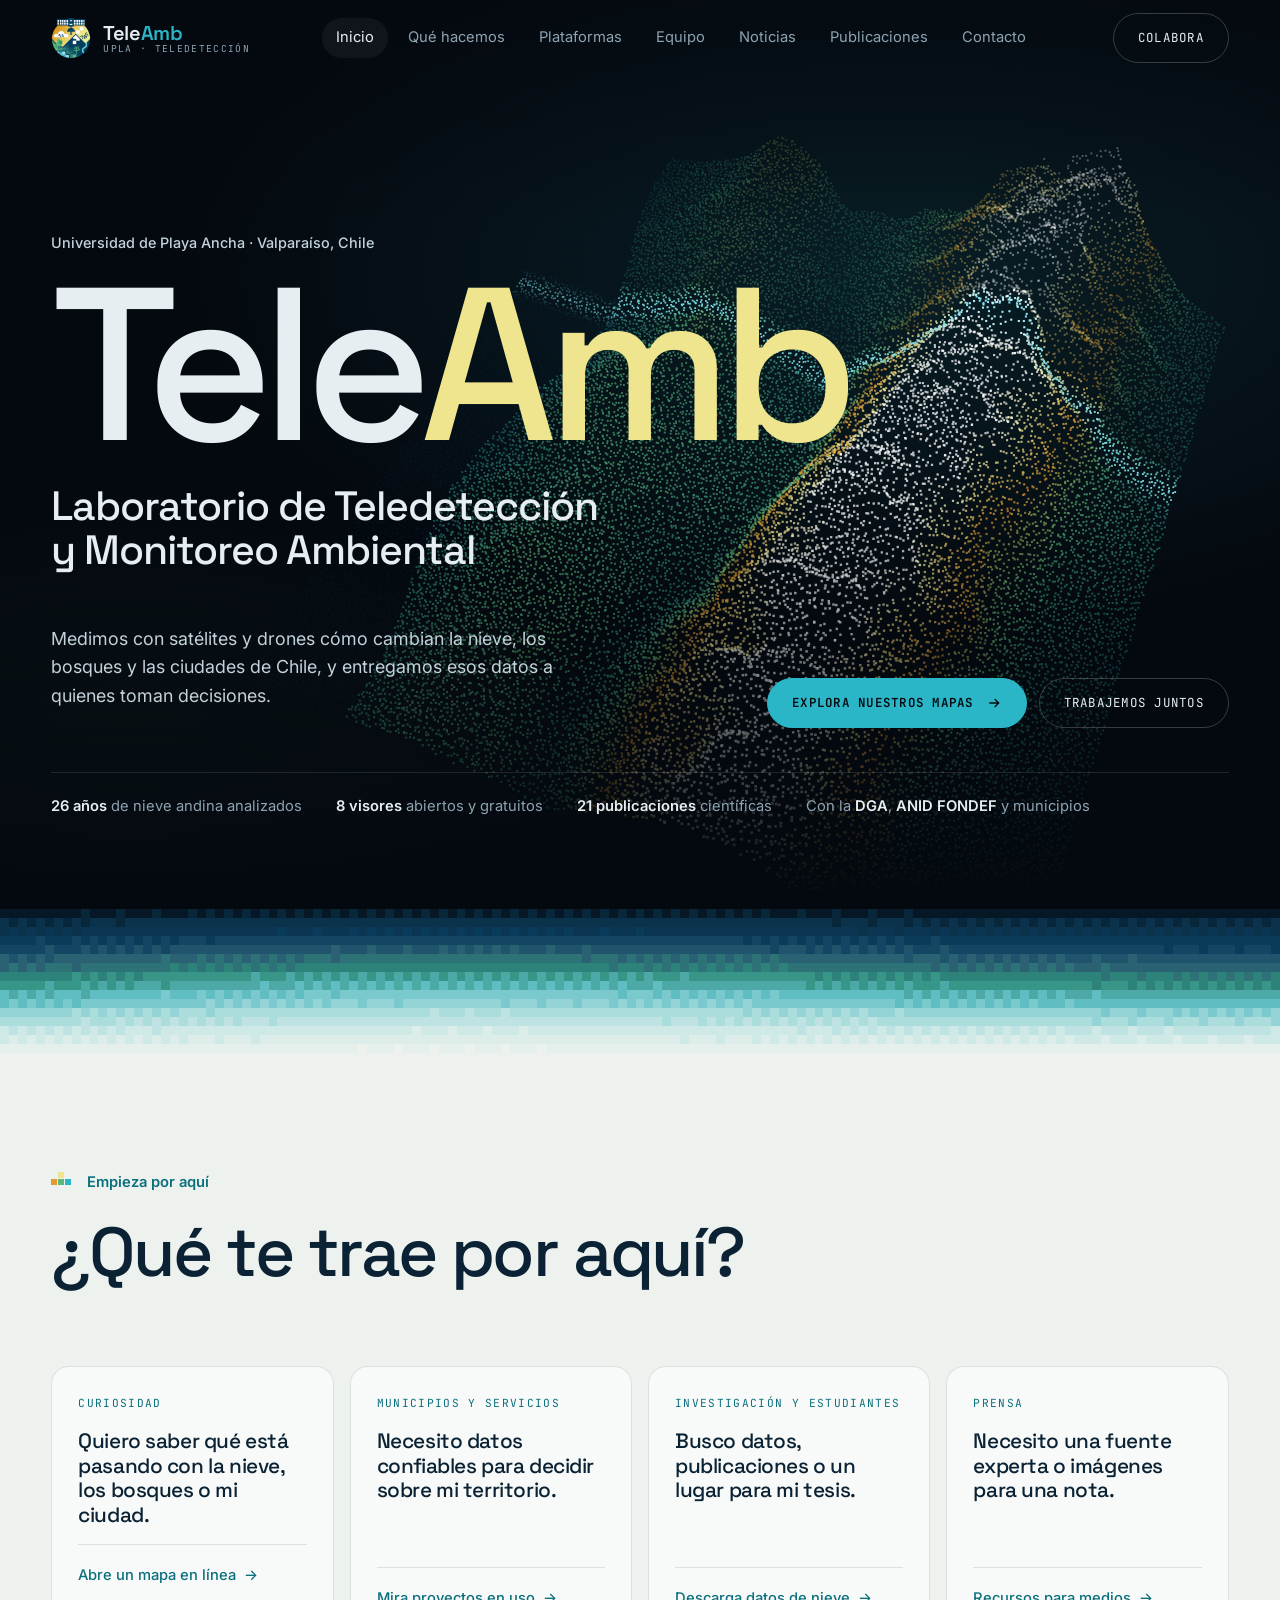
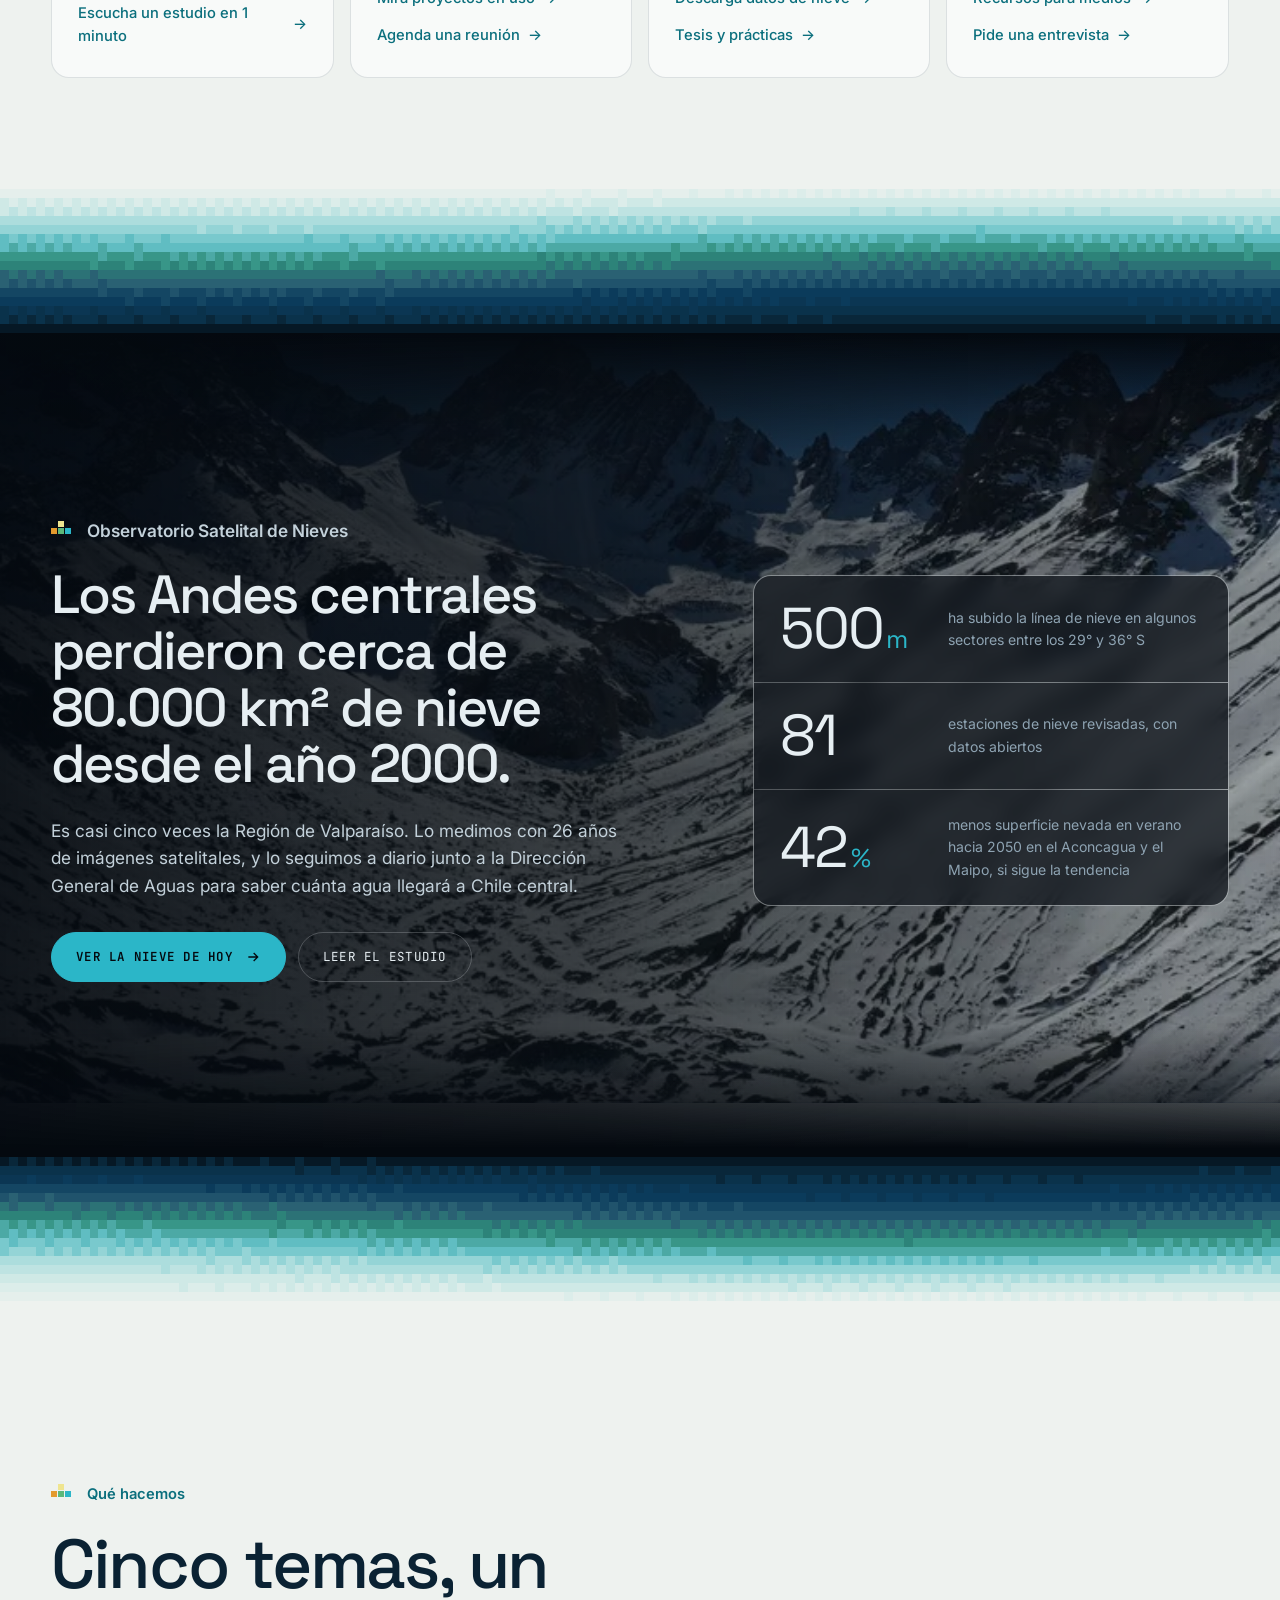
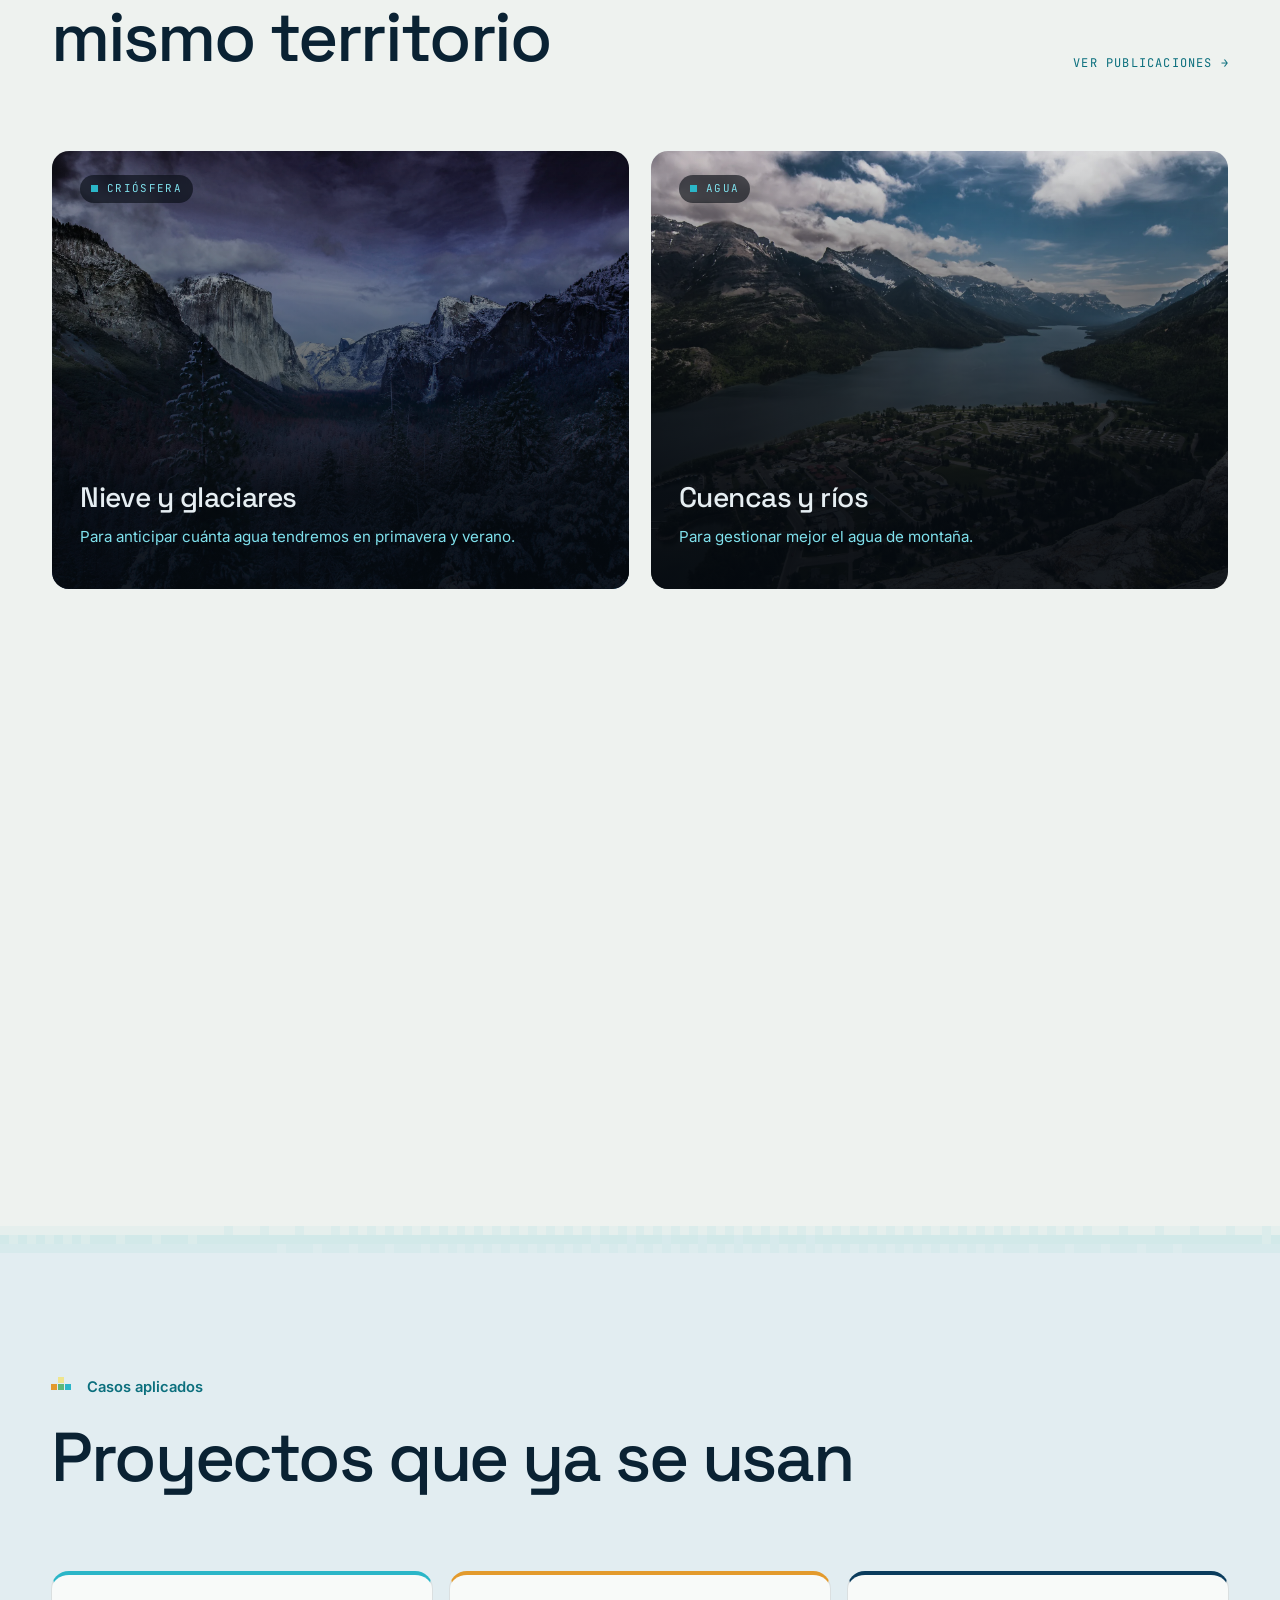
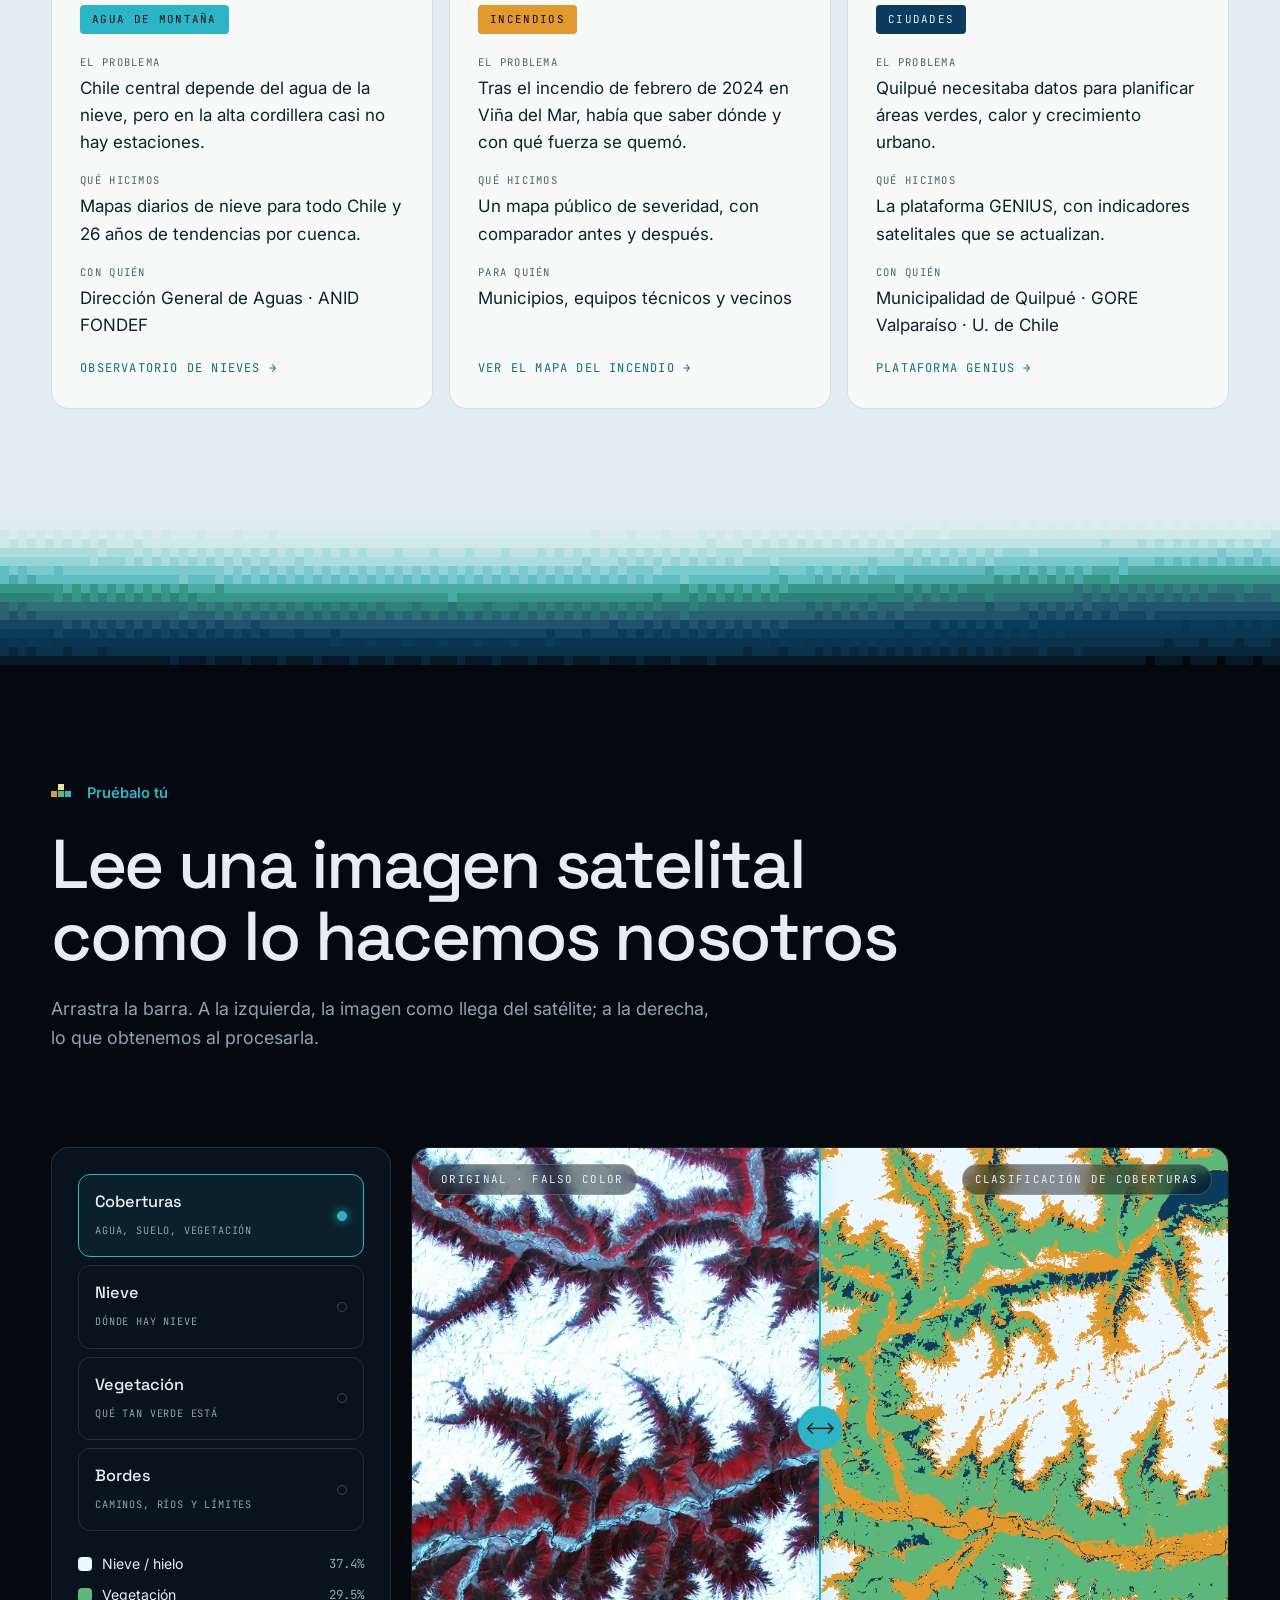
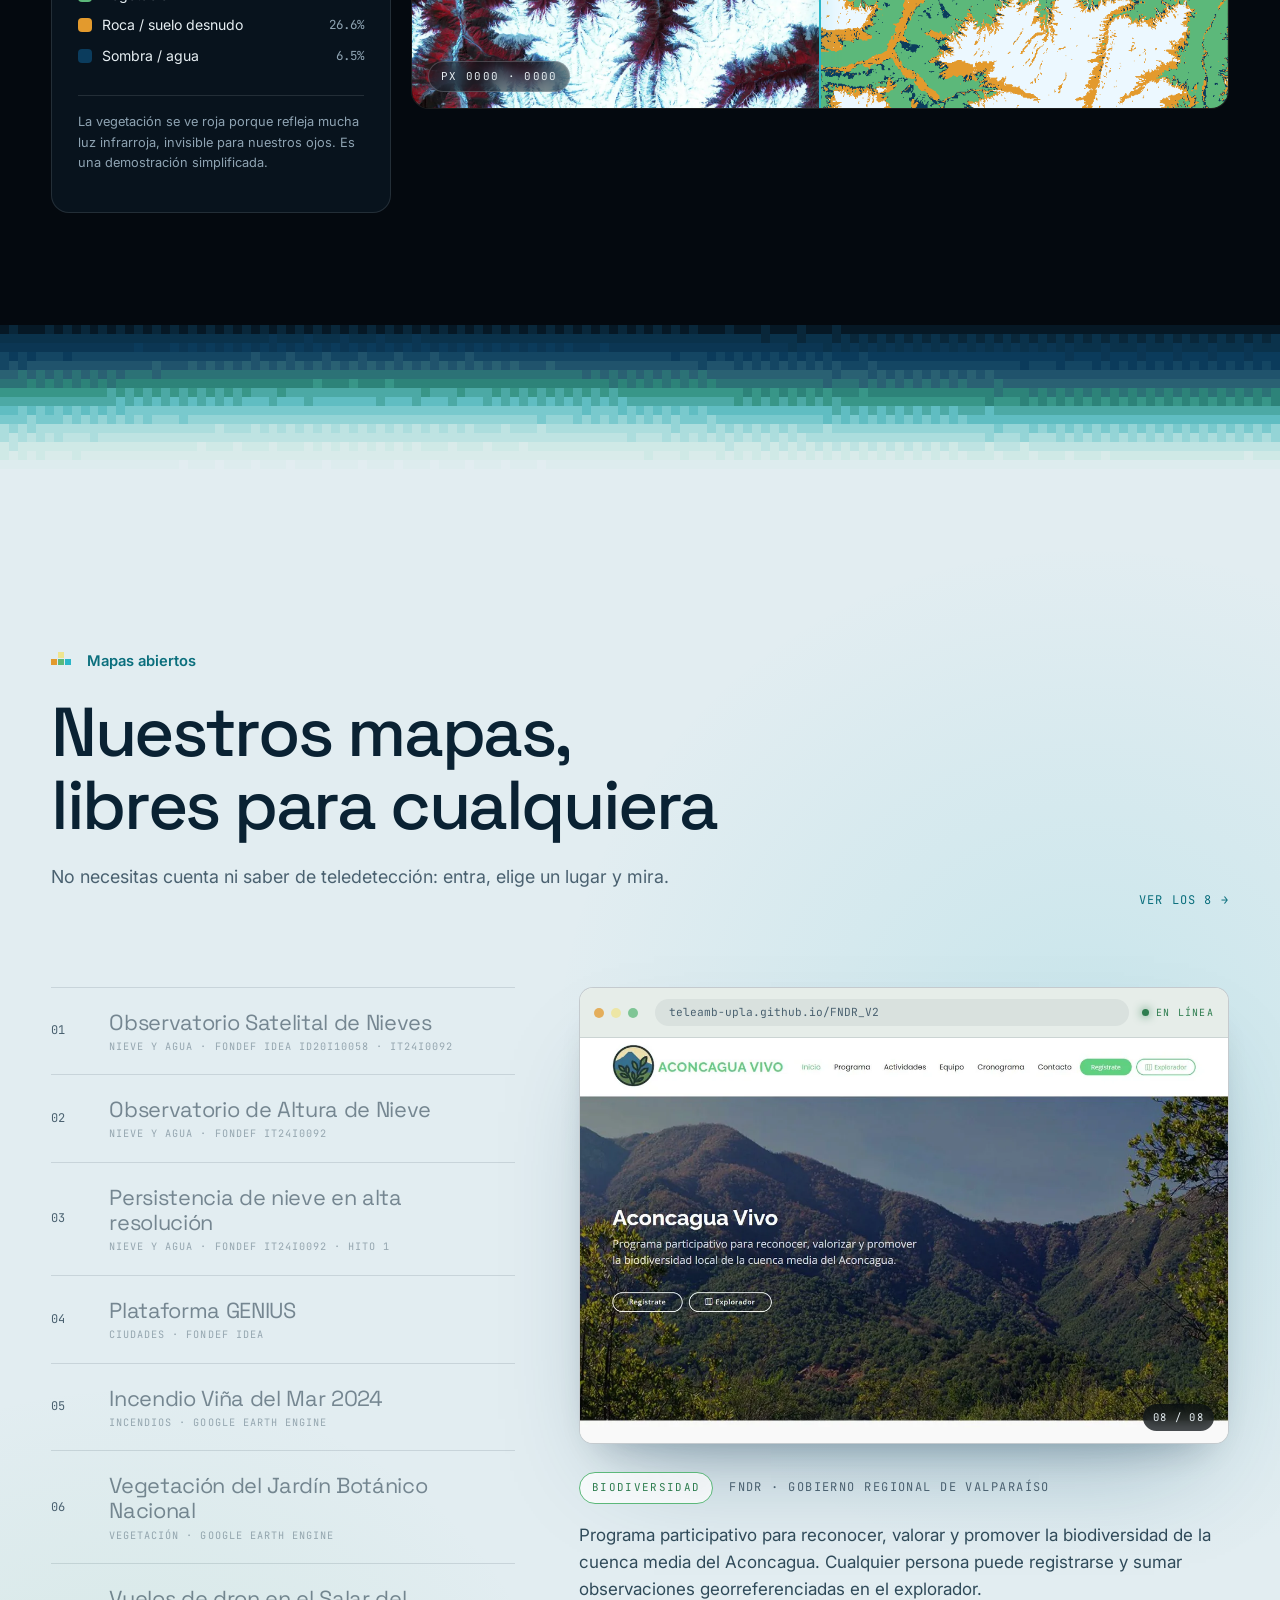
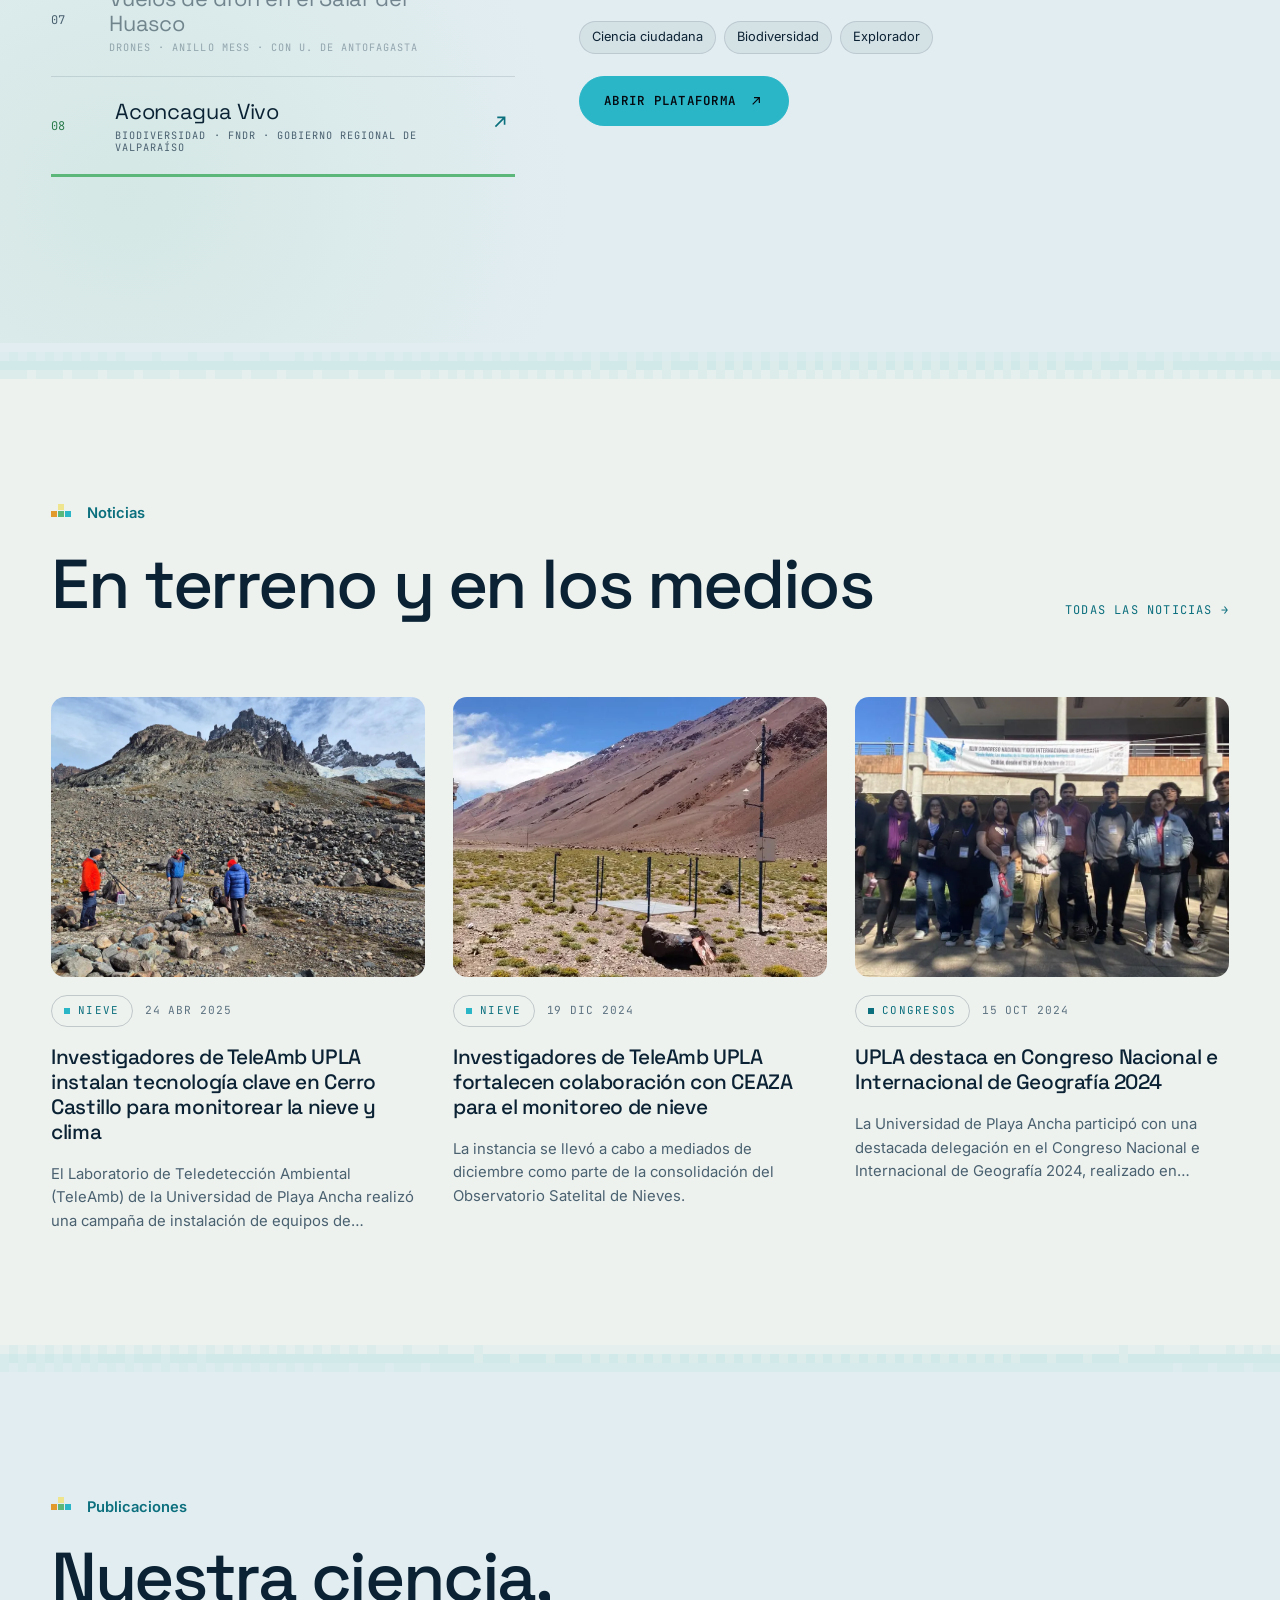
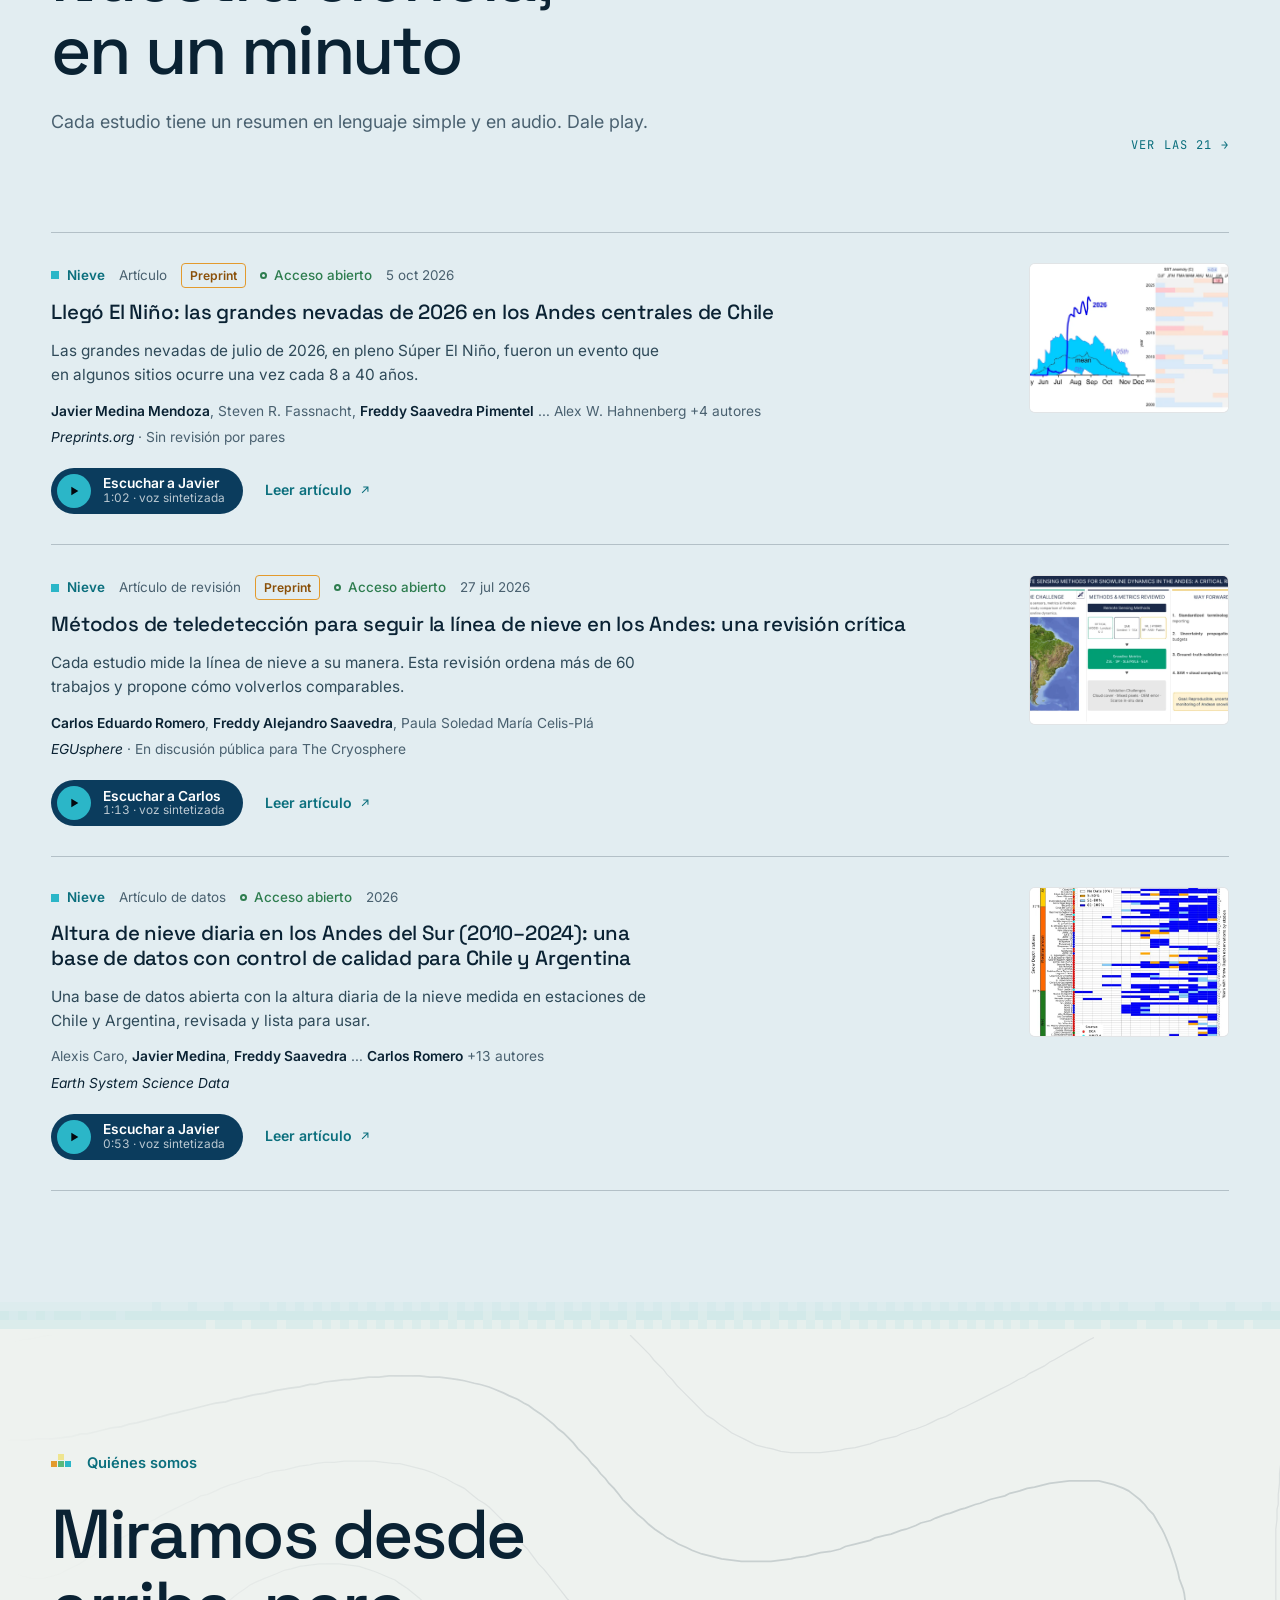
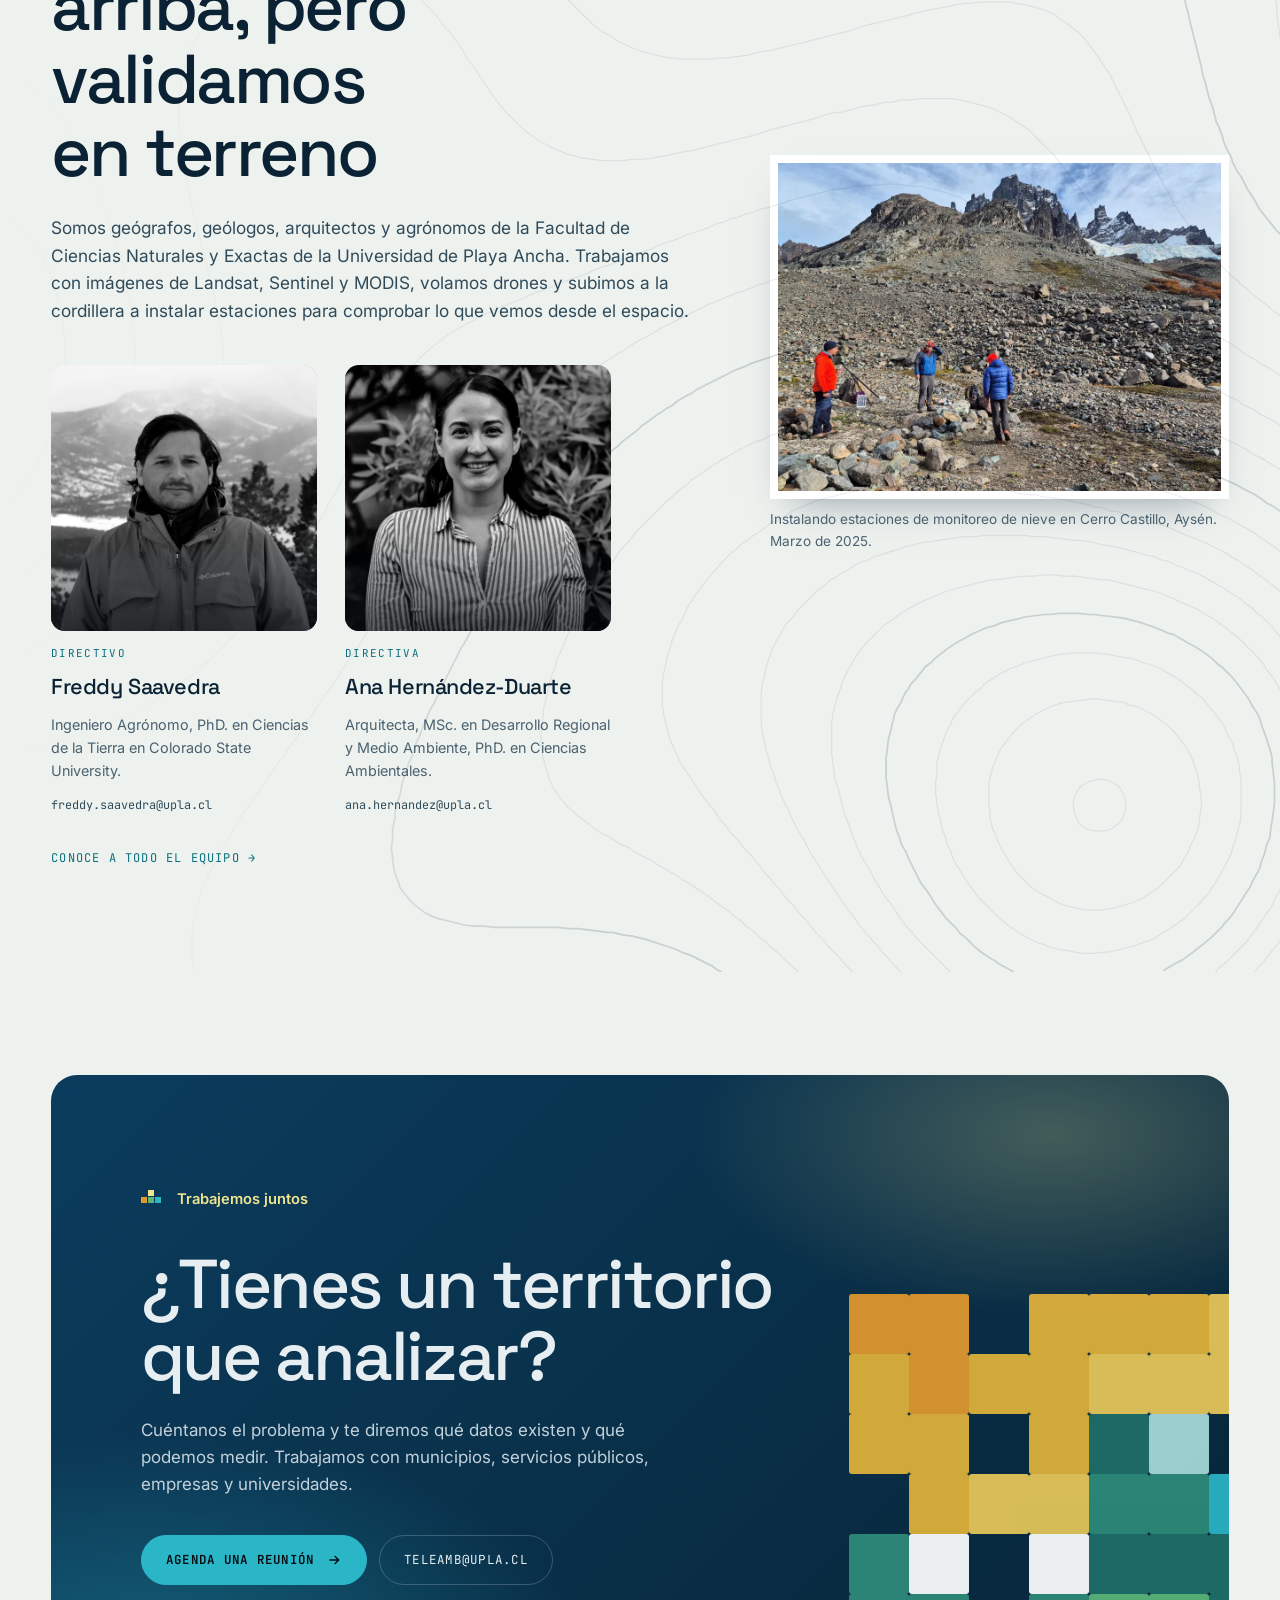
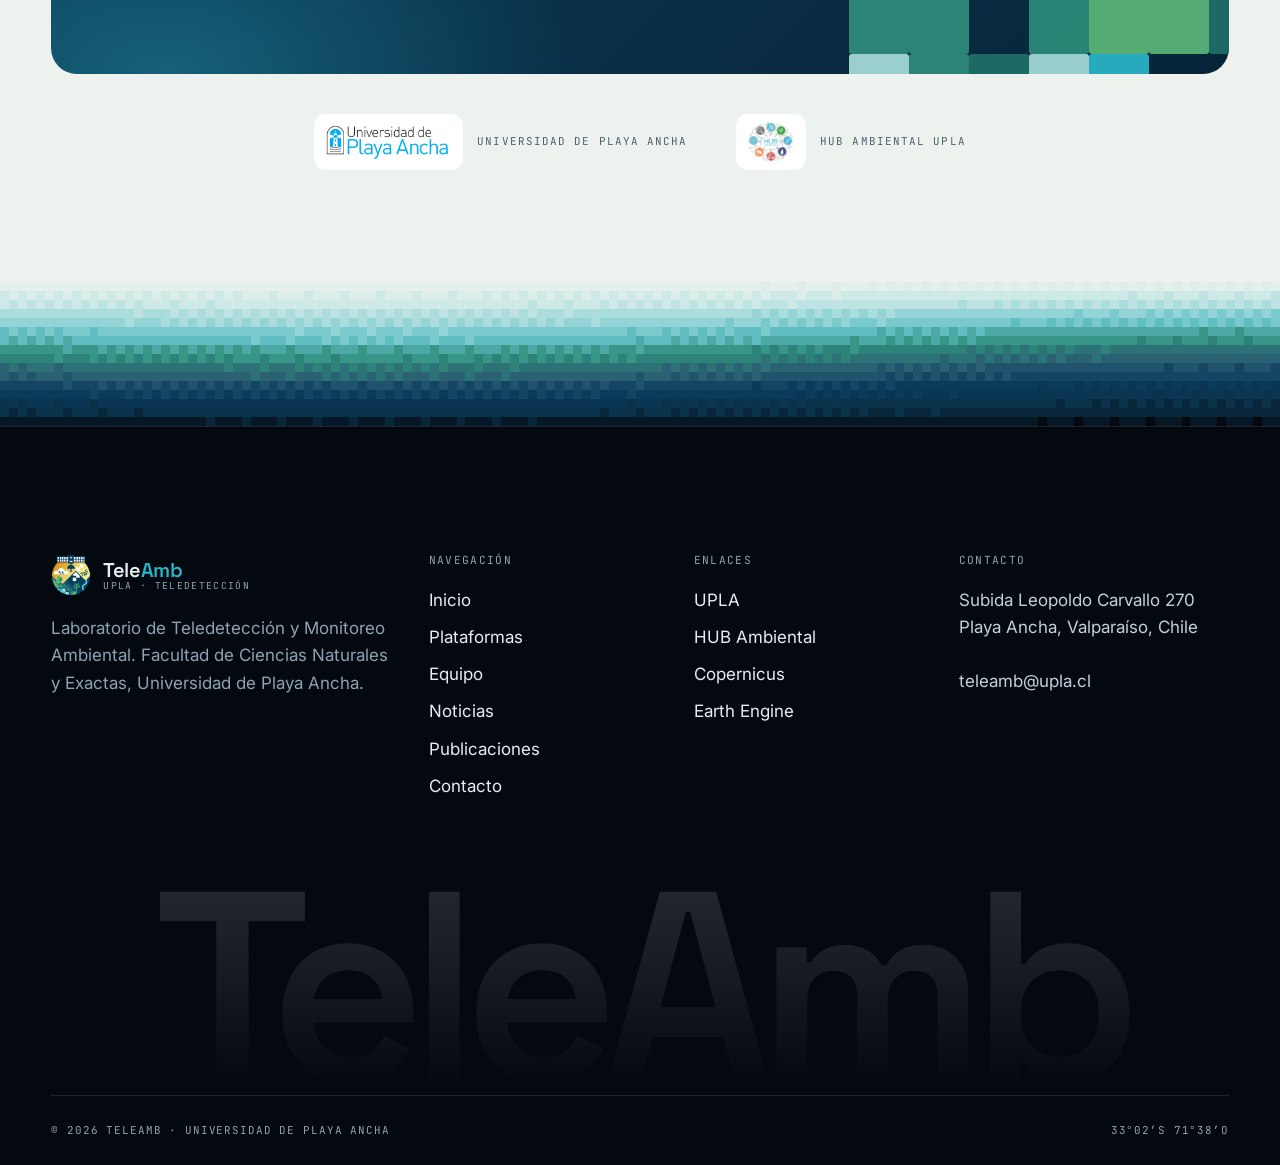
==== commit c100f5af: "Tres publicaciones de territorio, Aconcagua Vivo, capturas actualizadas y píxeles de transición más " ====
--- a/index.html
+++ b/index.html
@@ -75,7 +75,7 @@
         <ul class="hero__proof fade-in" aria-label="TeleAmb en cifras">
           <li><b>26 años</b> de nieve andina analizados</li>
           <li><b><span data-platforms-count>8</span> visores</b> abiertos y gratuitos</li>
-          <li><b><span data-pubs-count>18</span> publicaciones</b> científicas</li>
+          <li><b><span data-pubs-count>21</span> publicaciones</b> científicas</li>
           <li>Con la <b>DGA</b>, <b>ANID FONDEF</b> y municipios</li>
         </ul>
       </div>
@@ -346,7 +346,7 @@
             <h2 class="h2" data-reveal>Nuestra ciencia,<br>en un minuto</h2>
             <p class="lead">Cada estudio tiene un resumen en lenguaje simple y en audio. Dale play.</p>
           </div>
-          <a class="link-arrow" href="publicaciones.html">Ver las <span data-pubs-count>18</span></a>
+          <a class="link-arrow" href="publicaciones.html">Ver las <span data-pubs-count>21</span></a>
         </div>
         <div class="pub-list" data-pubs="3"></div>
       </div>
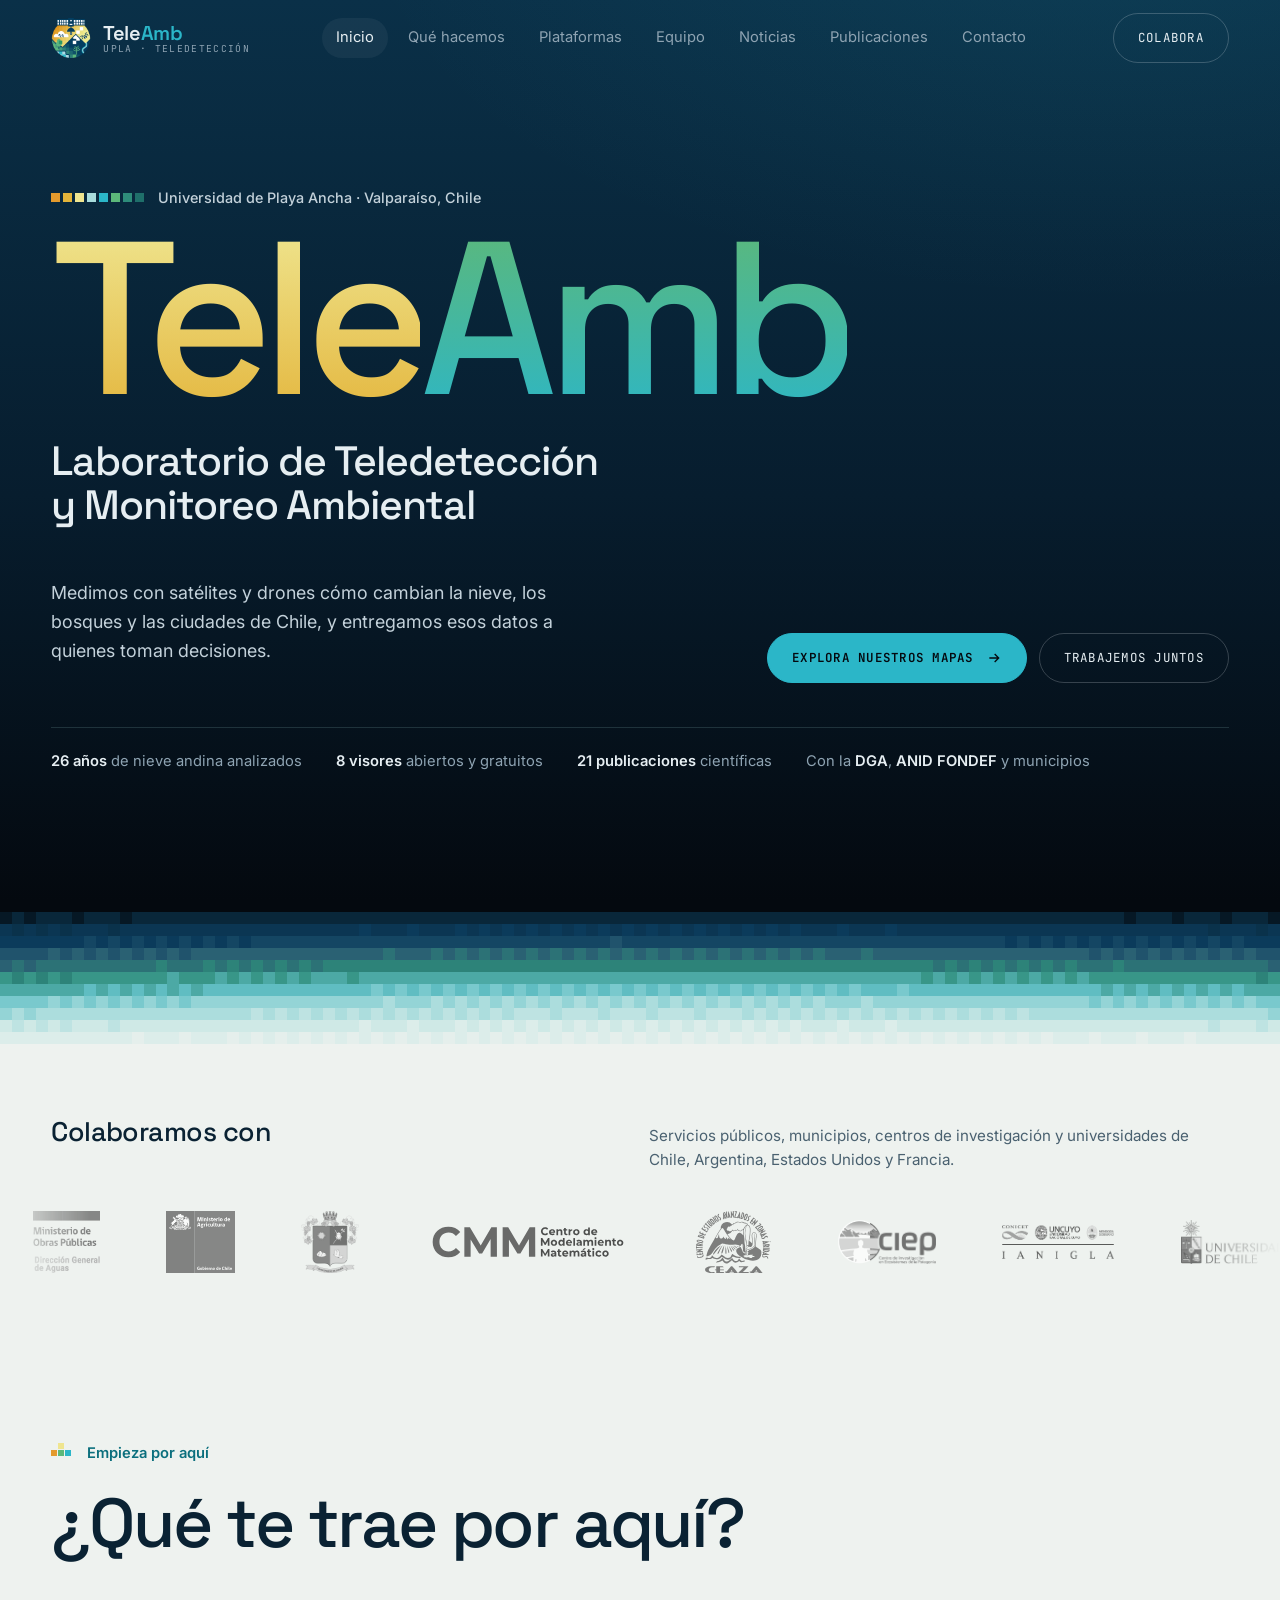
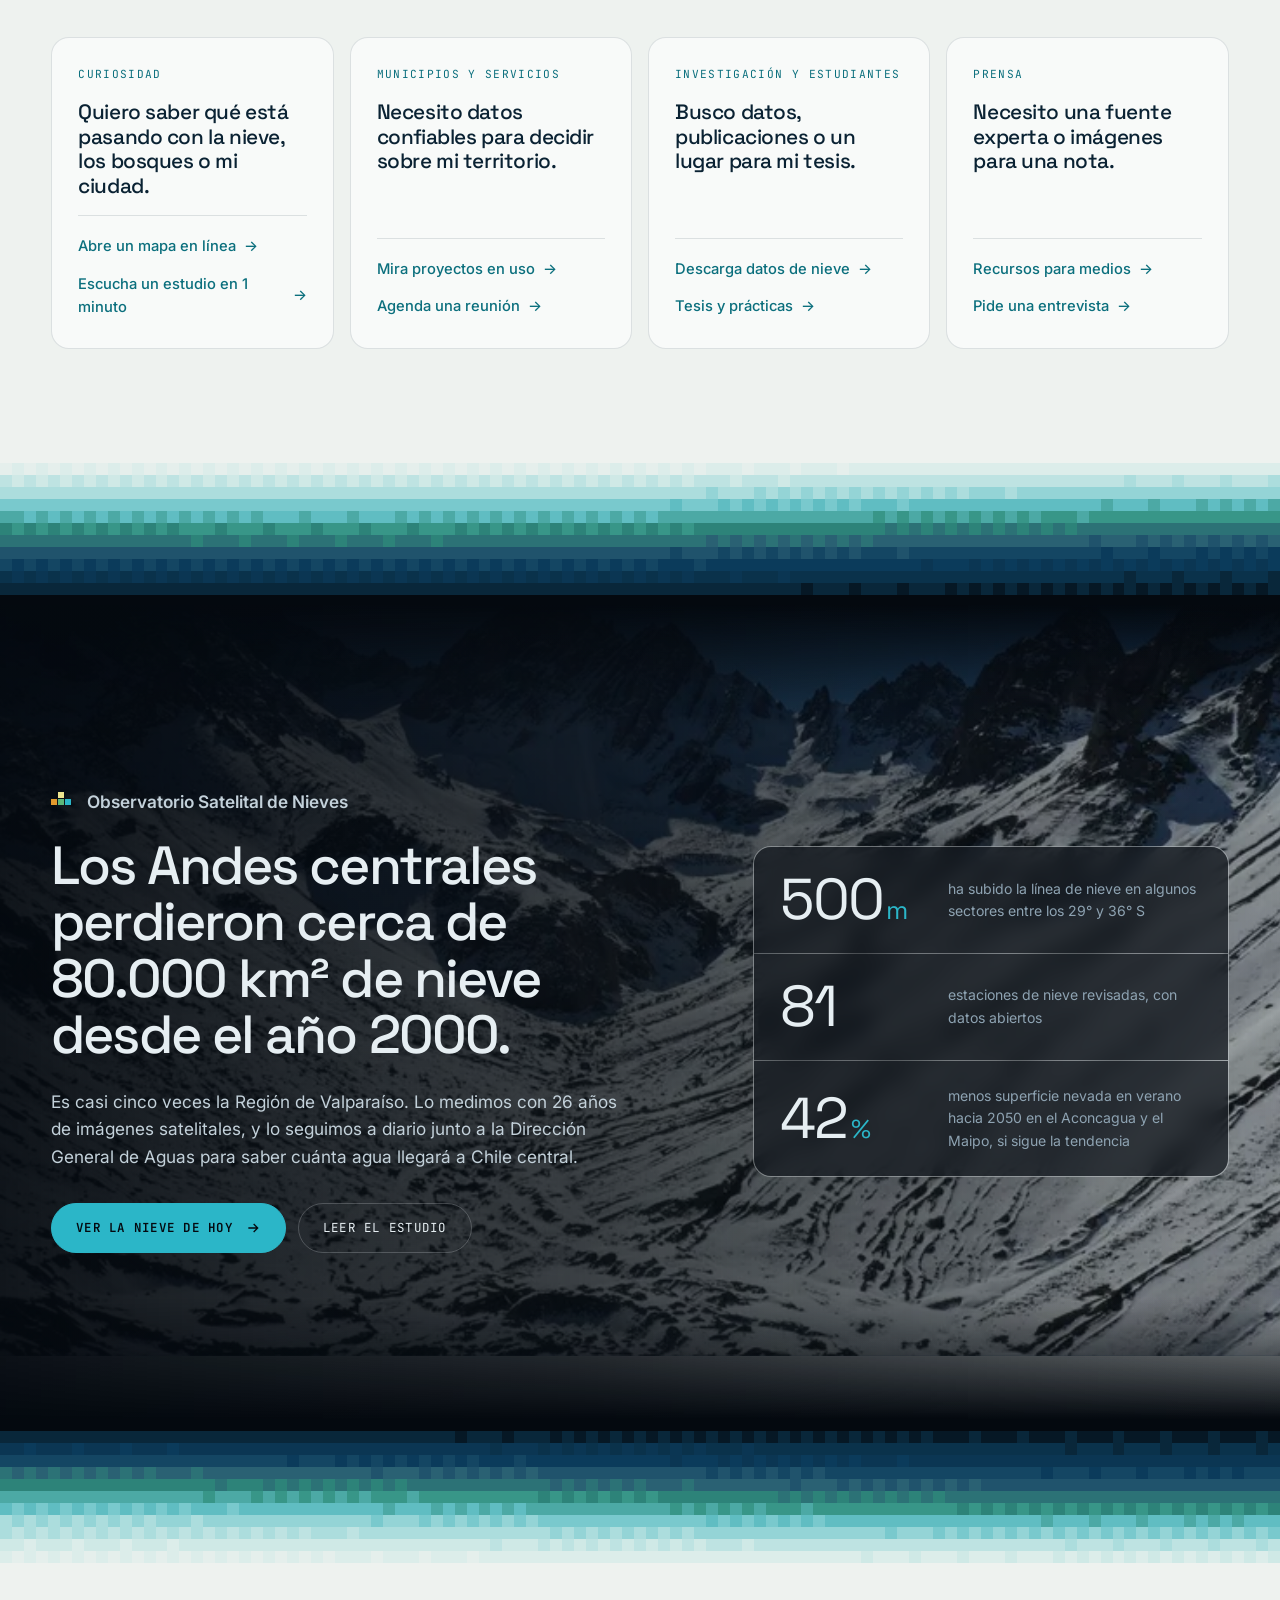
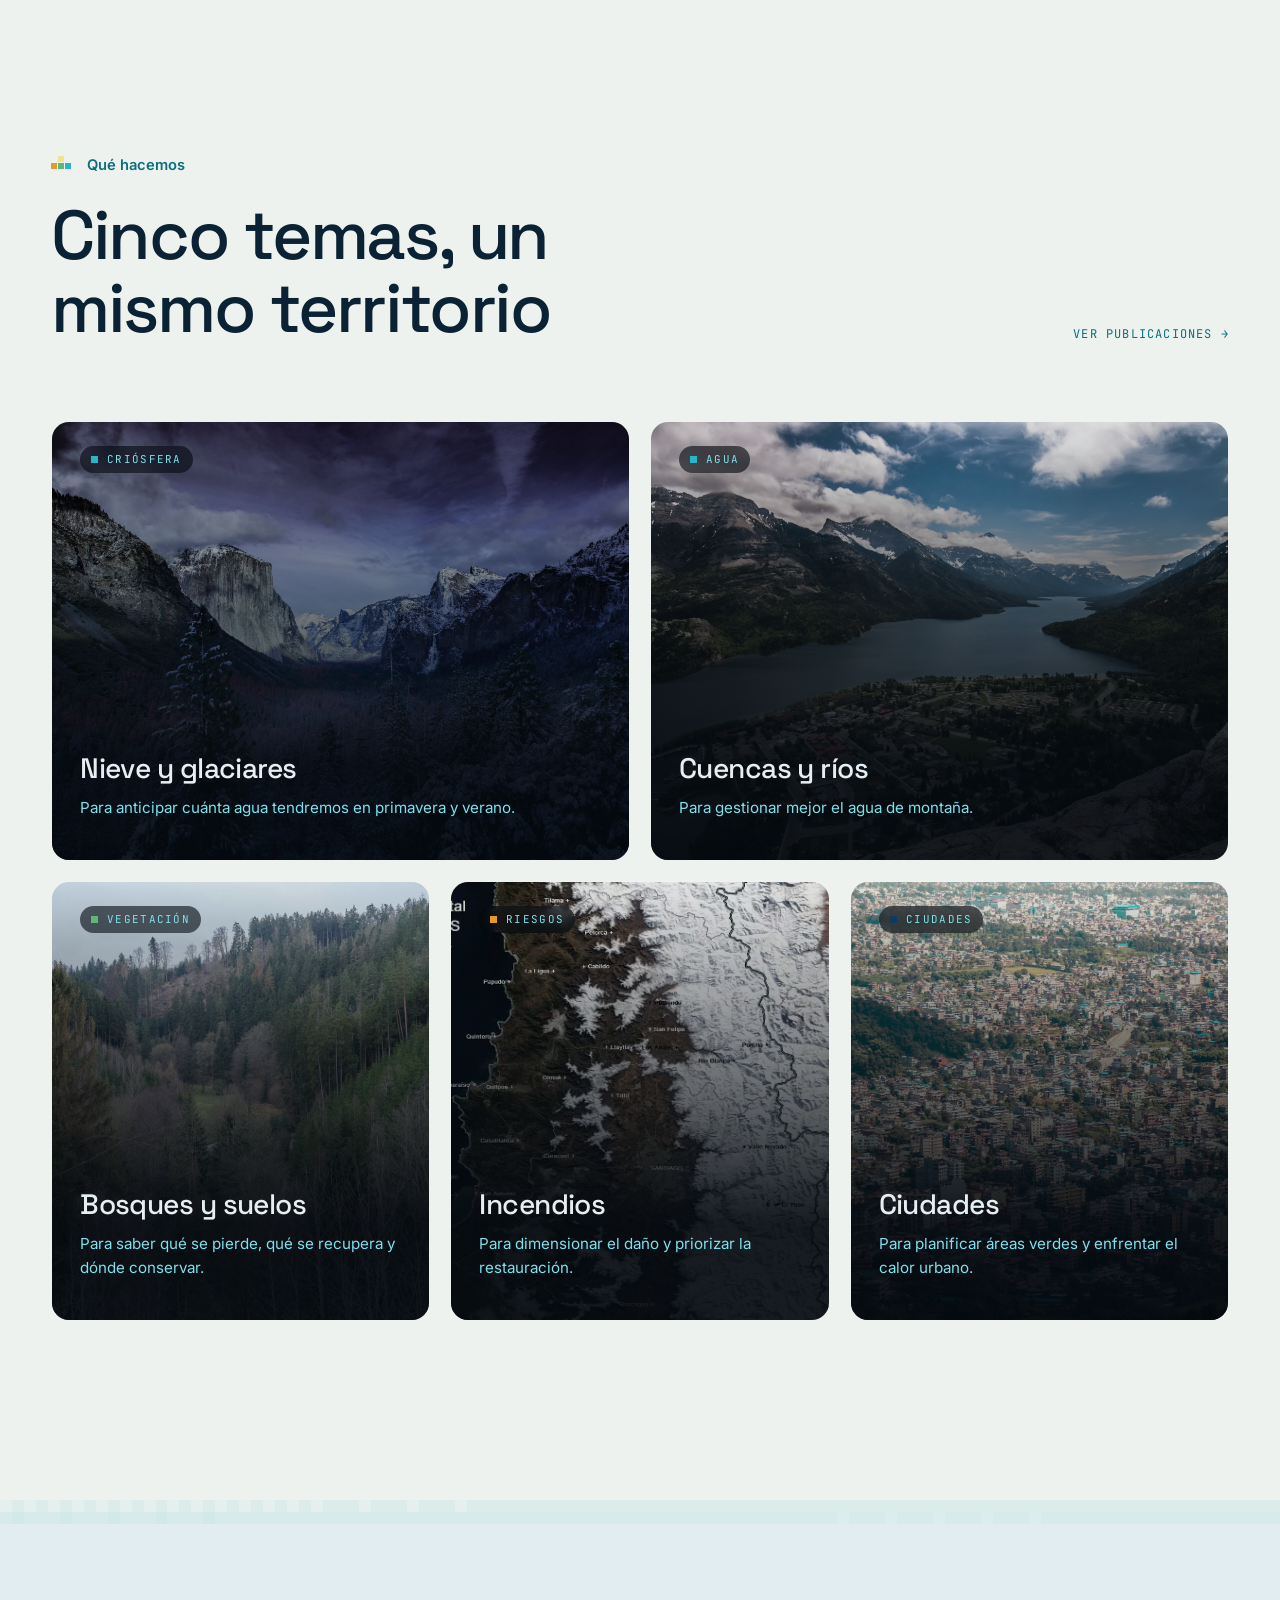
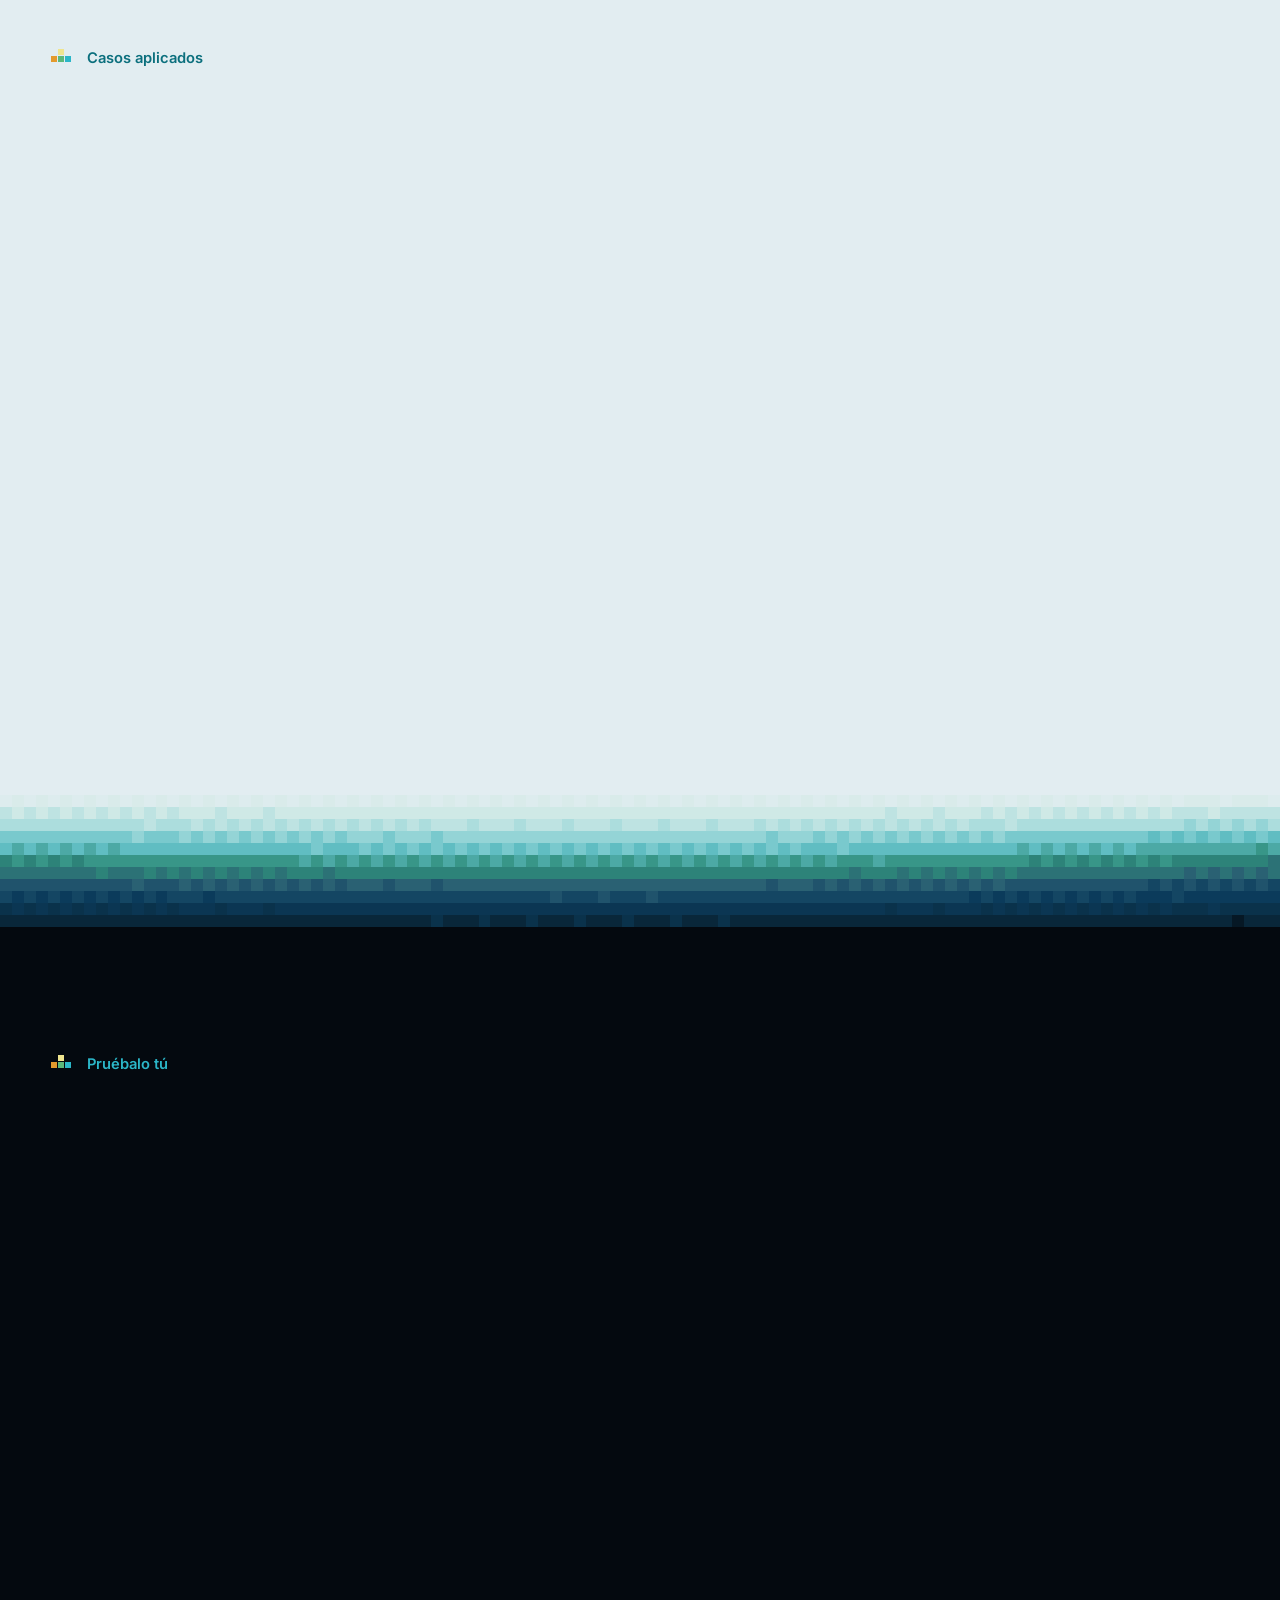
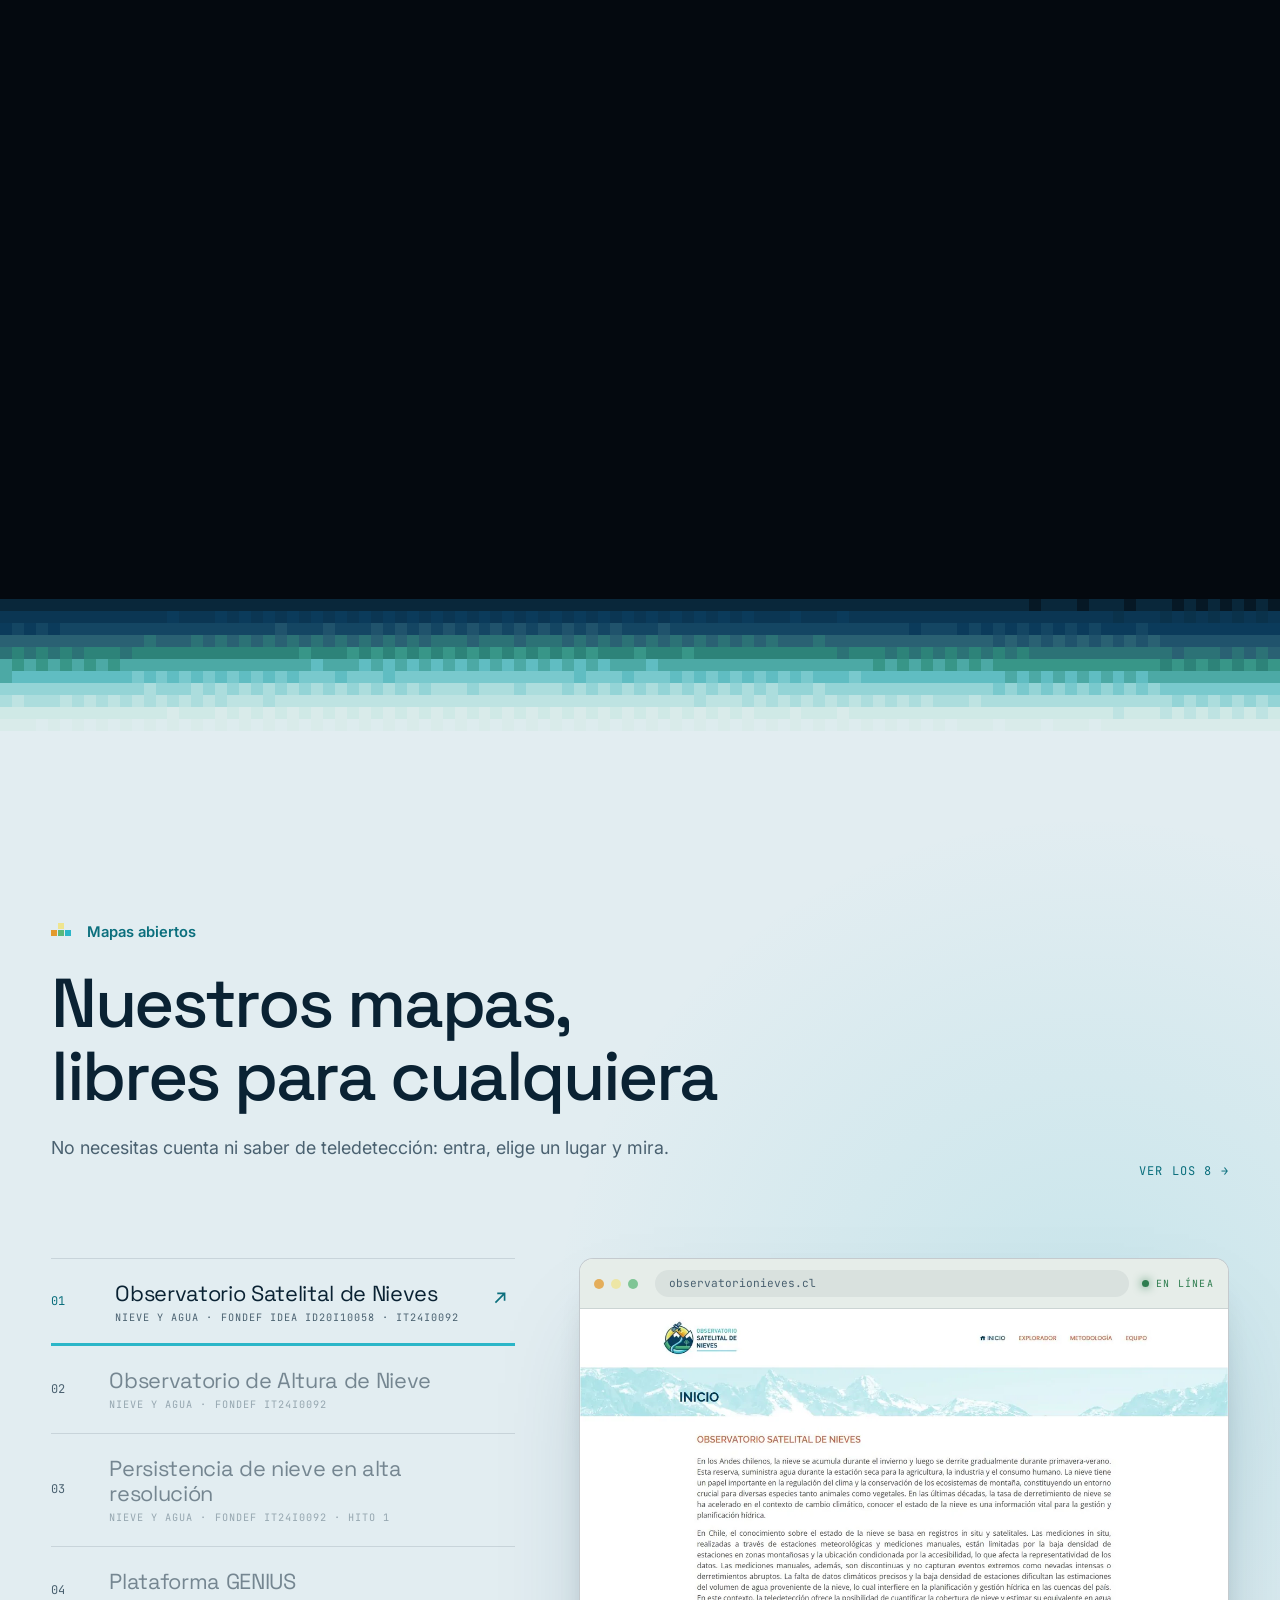
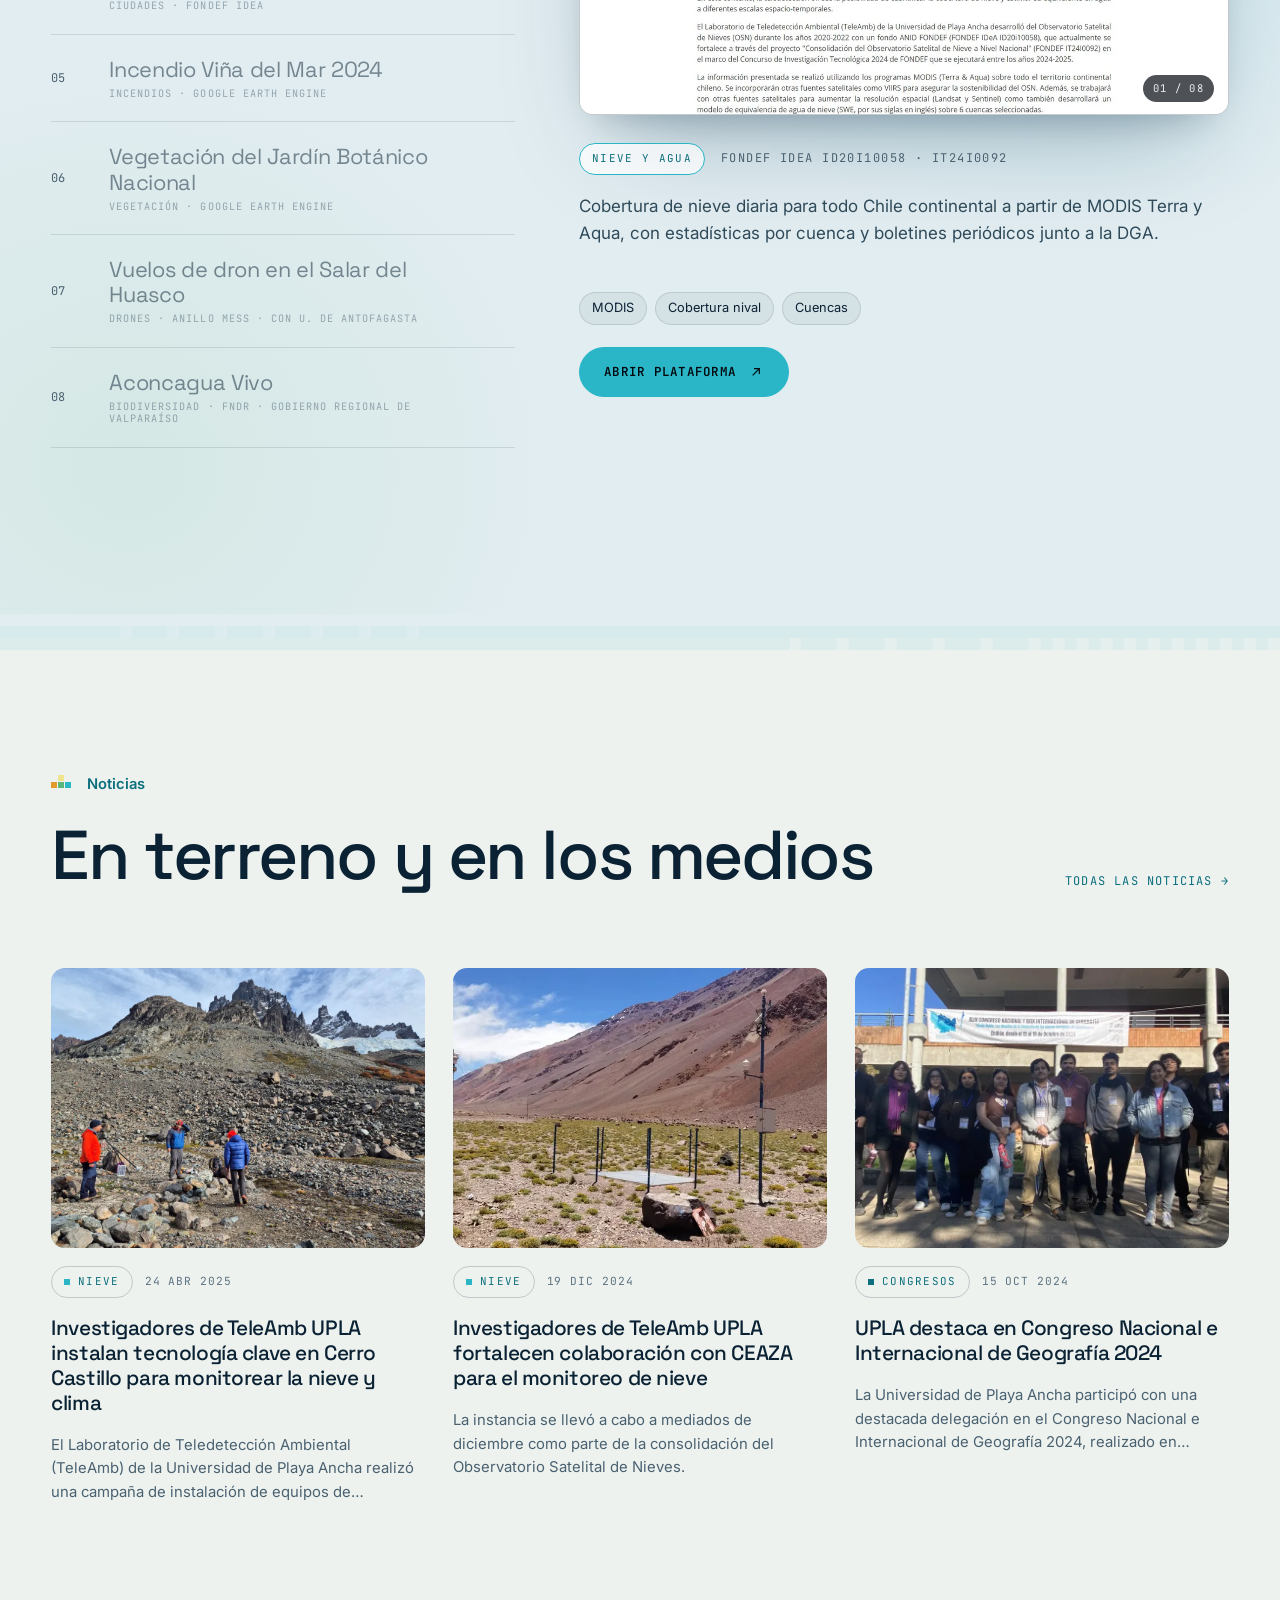
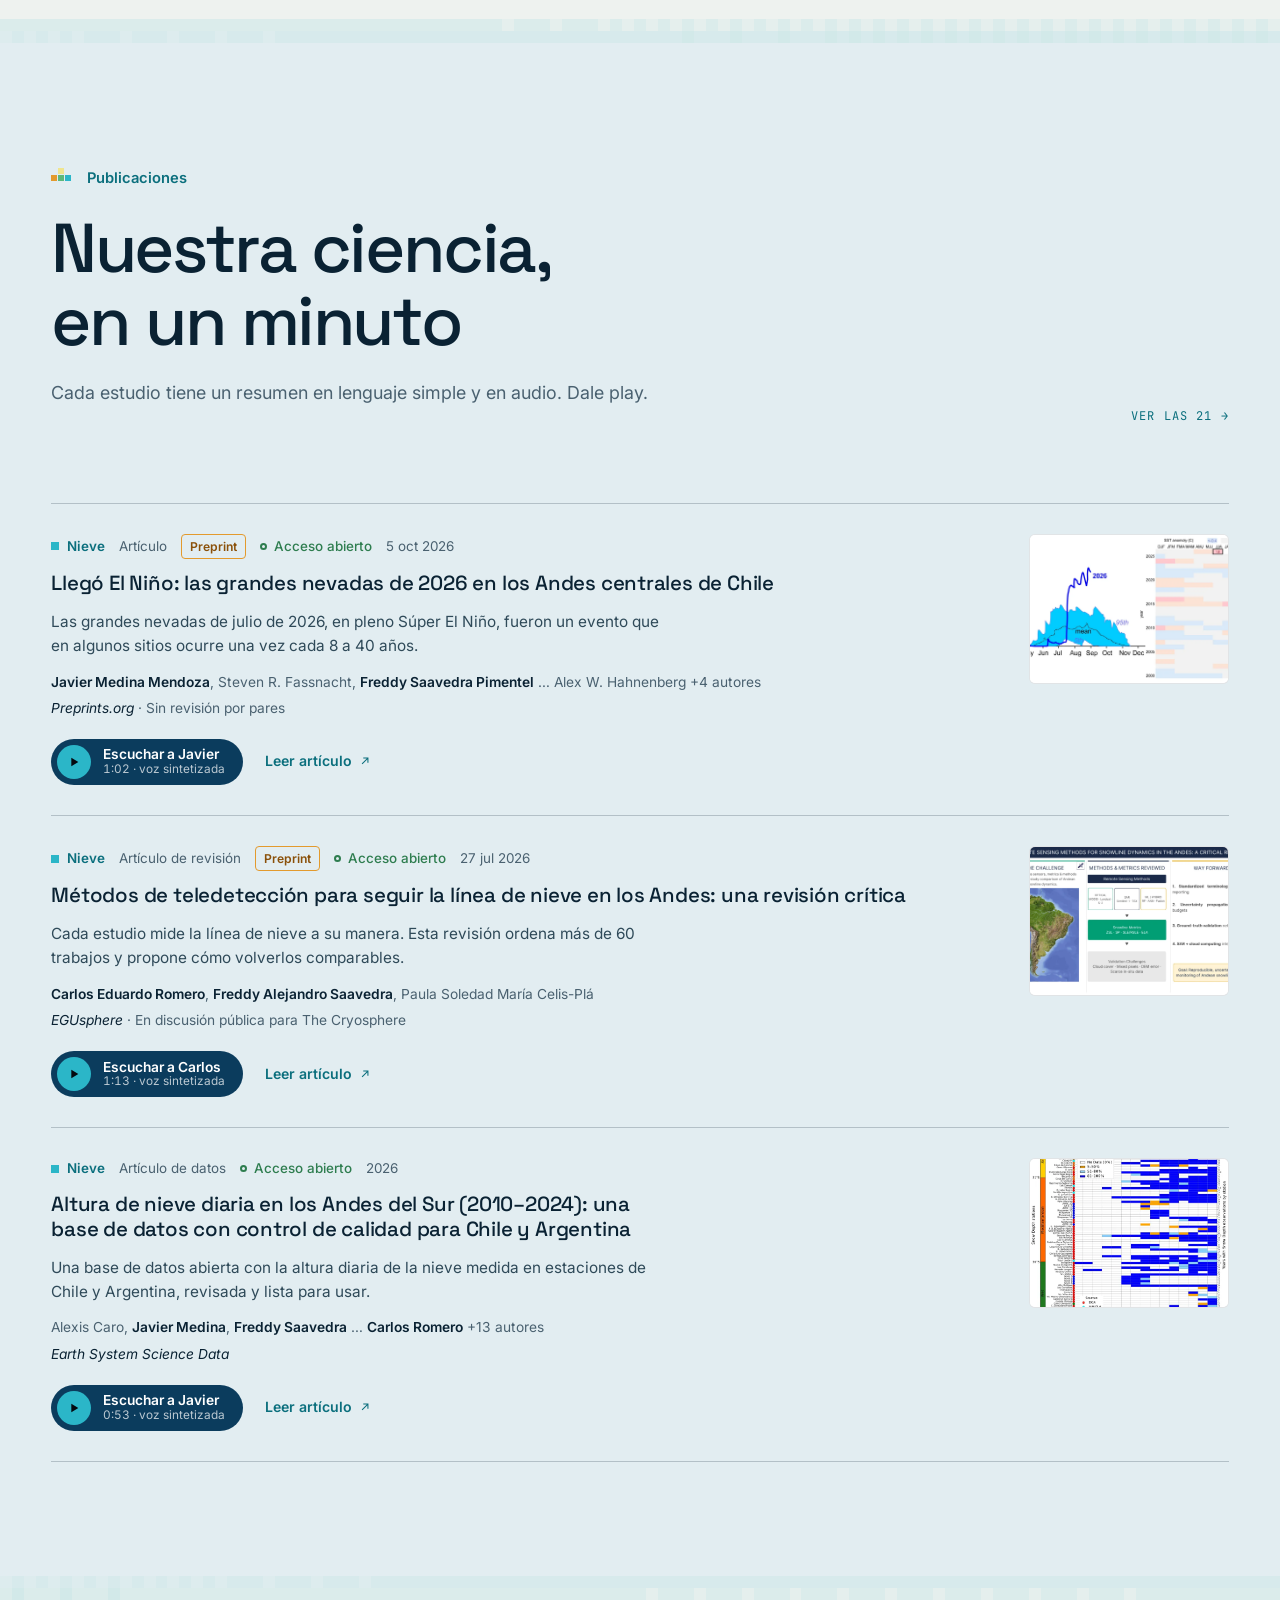
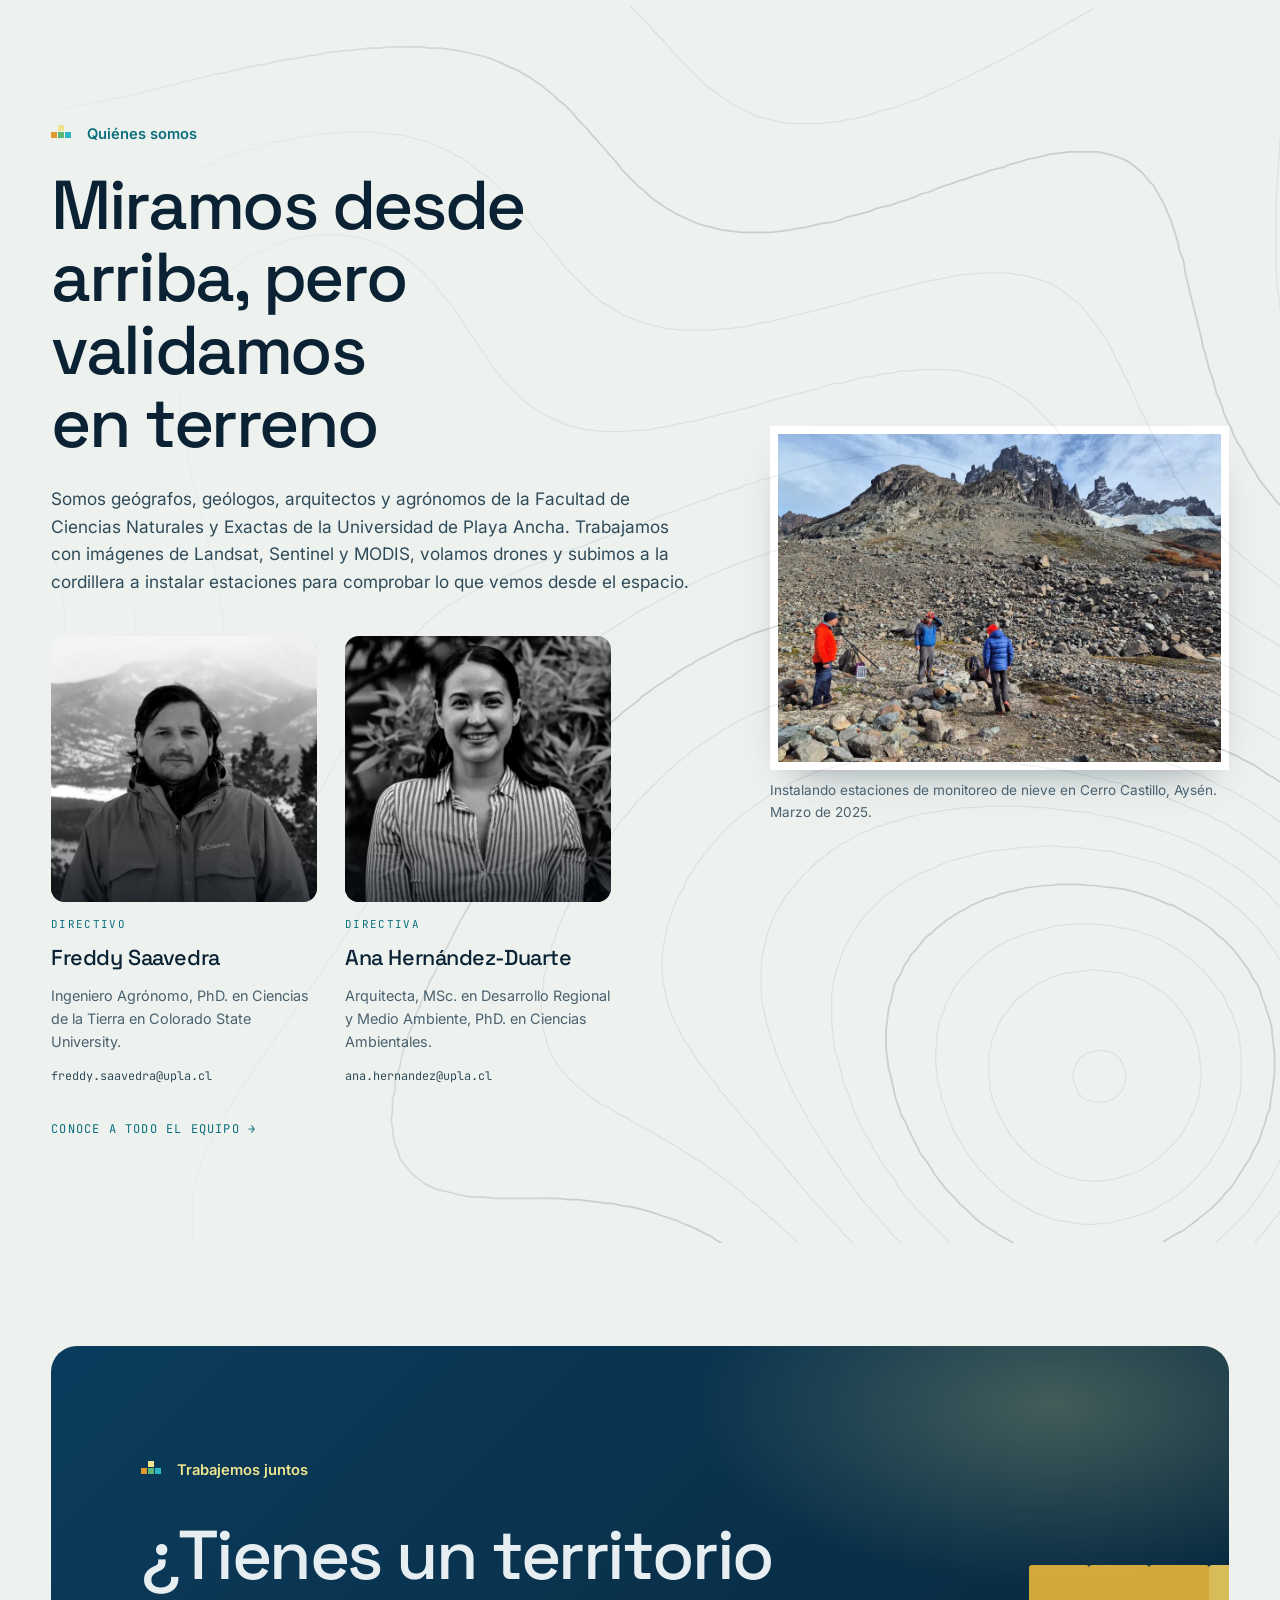
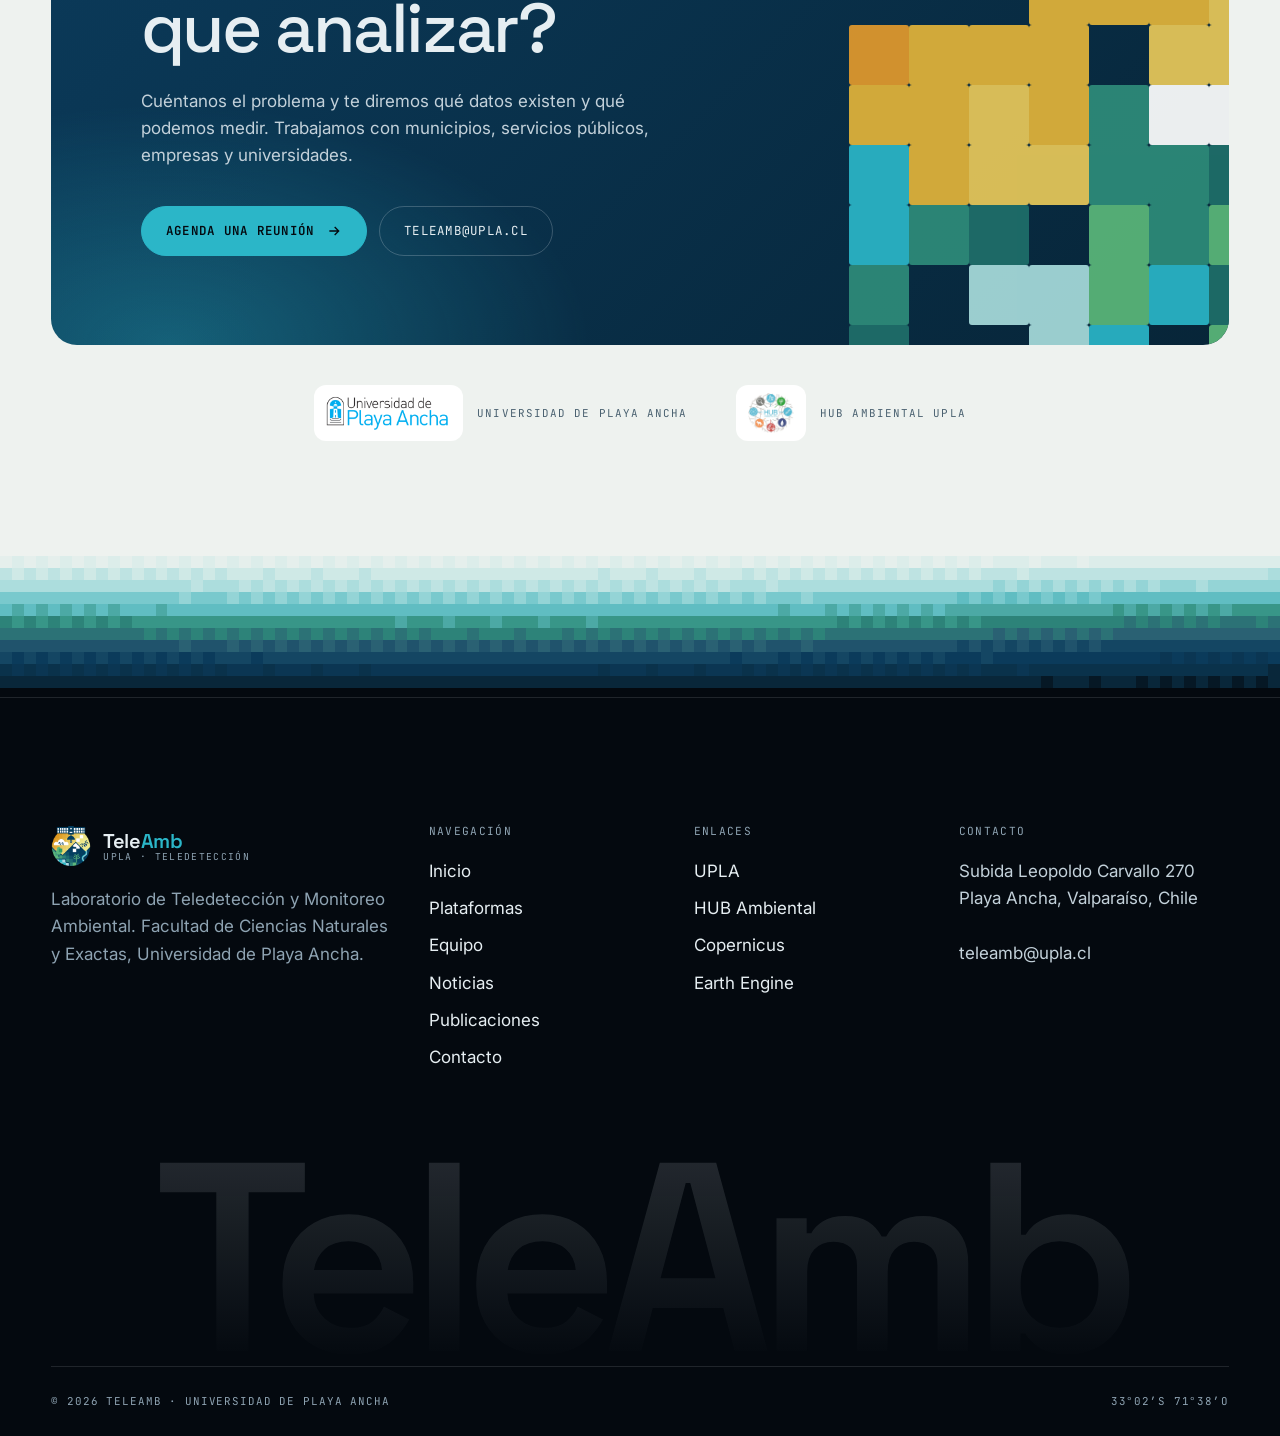
==== commit 18bd144e: "Banner de colaboradores, portada mas sobria con colores del logo y pixeles de transicion mas grandes" ====
--- a/index.html
+++ b/index.html
@@ -55,12 +55,10 @@
   <main id="contenido">
     <!-- ===================== HERO ===================== -->
     <section class="hero" aria-label="Presentación">
-      <canvas class="hero__canvas" data-terrain aria-hidden="true"></canvas>
-
       <div class="container hero__content">
-        <p class="hero__kicker fade-in">Universidad de Playa Ancha · Valparaíso, Chile</p>
+        <p class="hero__kicker fade-in"><span class="hero__palette" aria-hidden="true"><i></i><i></i><i></i><i></i><i></i><i></i><i></i><i></i></span>Universidad de Playa Ancha · Valparaíso, Chile</p>
         <h1 class="hero__name">
-          <span class="line"><span>Tele<b>Amb</b></span></span>
+          <span class="line"><span><em class="hero__tele">Tele</em><b>Amb</b></span></span>
           <span class="hero__full">Laboratorio de Teledetección<br>y Monitoreo Ambiental</span>
         </h1>
         <div class="hero__bottom fade-in">
@@ -82,6 +80,33 @@
     </section>
 
     <div class="seam" data-seam="night paper" aria-hidden="true"></div>
+    <!-- ===================== COLABORADORES ===================== -->
+    <section class="allies" aria-labelledby="allies-title">
+      <div class="container allies__head">
+        <h2 class="allies__title" id="allies-title">Colaboramos con</h2>
+        <p>Servicios públicos, municipios, centros de investigación y universidades de Chile, Argentina, Estados Unidos y Francia.</p>
+      </div>
+      <div class="allies__viewport">
+        <ul class="allies__track" data-allies>
+          <li class="ally ally--sq"><img src="assets/img/colaboradores/dga.webp" alt="Dirección General de Aguas, Ministerio de Obras Públicas" title="Dirección General de Aguas" loading="lazy"></li>
+          <li class="ally ally--sq"><img src="assets/img/colaboradores/seremi-agricultura.svg" alt="Seremi de Agricultura, Región de Valparaíso" title="Seremi de Agricultura · Región de Valparaíso" loading="lazy"></li>
+          <li class="ally ally--sq"><img src="assets/img/colaboradores/quilpue.webp" alt="Municipalidad de Quilpué" title="Municipalidad de Quilpué" loading="lazy"></li>
+          <li class="ally ally--wide"><img src="assets/img/colaboradores/cmm.svg" alt="Centro de Modelamiento Matemático" title="Centro de Modelamiento Matemático" loading="lazy"></li>
+          <li class="ally ally--sq"><img src="assets/img/colaboradores/ceaza.svg" alt="CEAZA, Centro de Estudios Avanzados en Zonas Áridas" title="CEAZA · Centro de Estudios Avanzados en Zonas Áridas" loading="lazy"></li>
+          <li class="ally"><img src="assets/img/colaboradores/ciep.webp" alt="CIEP, Centro de Investigación en Ecosistemas de la Patagonia" title="CIEP · Centro de Investigación en Ecosistemas de la Patagonia" loading="lazy"></li>
+          <li class="ally ally--wide"><img src="assets/img/colaboradores/ianigla.webp" alt="IANIGLA, CONICET, Argentina" title="IANIGLA · CONICET, Argentina" loading="lazy"></li>
+          <li class="ally"><img src="assets/img/colaboradores/uchile.webp" alt="Universidad de Chile" title="Universidad de Chile" loading="lazy"></li>
+          <li class="ally ally--wide"><img src="assets/img/colaboradores/uc.svg" alt="Pontificia Universidad Católica de Chile" title="Pontificia Universidad Católica de Chile" loading="lazy"></li>
+          <li class="ally ally--tall"><img src="assets/img/colaboradores/pucv.webp" alt="Pontificia Universidad Católica de Valparaíso" title="Pontificia Universidad Católica de Valparaíso" loading="lazy"></li>
+          <li class="ally ally--wide"><img src="assets/img/colaboradores/udec.svg" alt="Universidad de Concepción" title="Universidad de Concepción" loading="lazy"></li>
+          <li class="ally ally--xwide"><img src="assets/img/colaboradores/udd.svg" alt="Universidad del Desarrollo" title="Universidad del Desarrollo" loading="lazy"></li>
+          <li class="ally ally--xwide"><img src="assets/img/colaboradores/umayor.webp" alt="Universidad Mayor" title="Universidad Mayor" loading="lazy"></li>
+          <li class="ally"><img src="assets/img/colaboradores/csu.svg" alt="Colorado State University" title="Colorado State University" loading="lazy"></li>
+          <li class="ally"><img src="assets/img/colaboradores/uga.svg" alt="Université Grenoble Alpes" title="Université Grenoble Alpes" loading="lazy"></li>
+        </ul>
+      </div>
+    </section>
+
     <!-- ===================== PARA QUIÉN ===================== -->
     <section class="section section--tight" id="para-quien">
       <div class="container">
@@ -450,7 +475,6 @@
 
   <script src="assets/js/seams.js" defer></script>
   <script src="assets/js/main.js" defer></script>
-  <script src="assets/js/terrain.js" defer></script>
   <script src="assets/js/spectral.js" defer></script>
   <script src="assets/js/data.js" defer></script>
 </body>
--- a/assets/css/styles.css
+++ b/assets/css/styles.css
@@ -3690,3 +3690,166 @@
     gap: 14px;
   }
 }
+
+/* ---------- Portada sobria con los colores del logo ---------- */
+
+.hero {
+  min-height: min(100svh, 920px);
+  align-items: center;
+  background:
+    radial-gradient(1100px 560px at 88% -10%, rgba(43, 182, 200, 0.1), transparent 70%),
+    linear-gradient(180deg, #0a3048 0%, #071d2e 55%, var(--bg) 100%);
+}
+
+.hero::after {
+  display: none;
+}
+
+.hero__content {
+  padding-top: 150px;
+  padding-bottom: clamp(56px, 10vh, 110px);
+}
+
+.hero__kicker {
+  display: flex;
+  align-items: center;
+  gap: 14px;
+}
+
+.hero__palette {
+  display: inline-flex;
+  gap: 3px;
+}
+
+.hero__palette i {
+  width: 9px;
+  height: 9px;
+}
+
+.hero__palette i:nth-child(1) { background: #e39a2d; }
+.hero__palette i:nth-child(2) { background: #e3b43a; }
+.hero__palette i:nth-child(3) { background: #efe58f; }
+.hero__palette i:nth-child(4) { background: #a8dcdc; }
+.hero__palette i:nth-child(5) { background: #2bb6c8; }
+.hero__palette i:nth-child(6) { background: #5cb87a; }
+.hero__palette i:nth-child(7) { background: #2e8c7a; }
+.hero__palette i:nth-child(8) { background: #1f6f6a; }
+
+.hero__name .hero__tele,
+.hero__name b {
+  font-style: normal;
+  font-weight: 500;
+  -webkit-background-clip: text;
+  background-clip: text;
+  color: transparent;
+}
+
+.hero__name .hero__tele {
+  background-image: linear-gradient(180deg, #efe58f 15%, #e3b43a 90%);
+}
+
+.hero__name b {
+  background-image: linear-gradient(180deg, #5cb87a 15%, #2bb6c8 90%);
+}
+
+.hero__proof {
+  border-top-color: rgba(168, 220, 220, 0.16);
+}
+
+/* ---------- Colaboradores ---------- */
+
+.allies {
+  padding: clamp(36px, 5vw, 64px) 0 clamp(20px, 3vw, 40px);
+}
+
+.allies__head {
+  display: flex;
+  flex-wrap: wrap;
+  justify-content: space-between;
+  align-items: baseline;
+  gap: 8px 40px;
+  margin-bottom: 26px;
+}
+
+.allies__title {
+  margin: 0;
+  font-size: clamp(1.35rem, 2.1vw, 1.8rem);
+  font-weight: 500;
+  letter-spacing: -0.02em;
+}
+
+.allies__head p {
+  margin: 0;
+  max-width: 58ch;
+  font-size: 0.95rem;
+  color: var(--muted);
+}
+
+.allies__viewport {
+  overflow: hidden;
+  -webkit-mask-image: linear-gradient(90deg, transparent, #000 7%, #000 93%, transparent);
+  mask-image: linear-gradient(90deg, transparent, #000 7%, #000 93%, transparent);
+}
+
+.allies__track {
+  display: flex;
+  flex-wrap: wrap;
+  justify-content: center;
+  align-items: center;
+  margin: 0;
+  padding: 6px 0;
+  list-style: none;
+}
+
+.allies__track.is-moving {
+  flex-wrap: nowrap;
+  justify-content: flex-start;
+  width: max-content;
+  animation: allies 80s linear infinite;
+}
+
+.allies__viewport:hover .allies__track {
+  animation-play-state: paused;
+}
+
+@keyframes allies {
+  to {
+    transform: translateX(-50%);
+  }
+}
+
+.ally {
+  flex: none;
+  display: flex;
+  align-items: center;
+  height: 76px;
+  padding: 0 clamp(20px, 2.6vw, 34px);
+}
+
+.ally img {
+  width: auto;
+  max-width: none;
+  height: 44px;
+  filter: grayscale(1) contrast(1.15);
+  opacity: 0.68;
+  transition: filter 0.3s, opacity 0.3s;
+}
+
+.ally--sq img { height: 62px; }
+.ally--tall img { height: 54px; }
+.ally--wide img { height: 34px; }
+.ally--xwide img { height: 26px; }
+
+.ally:hover img {
+  filter: none;
+  opacity: 1;
+}
+
+@media (max-width: 600px) {
+  .ally { height: 60px; }
+  .ally img { height: 34px; }
+  .ally--sq img { height: 48px; }
+  .ally--tall img { height: 42px; }
+  .ally--wide img { height: 27px; }
+  .ally--xwide img { height: 20px; }
+}
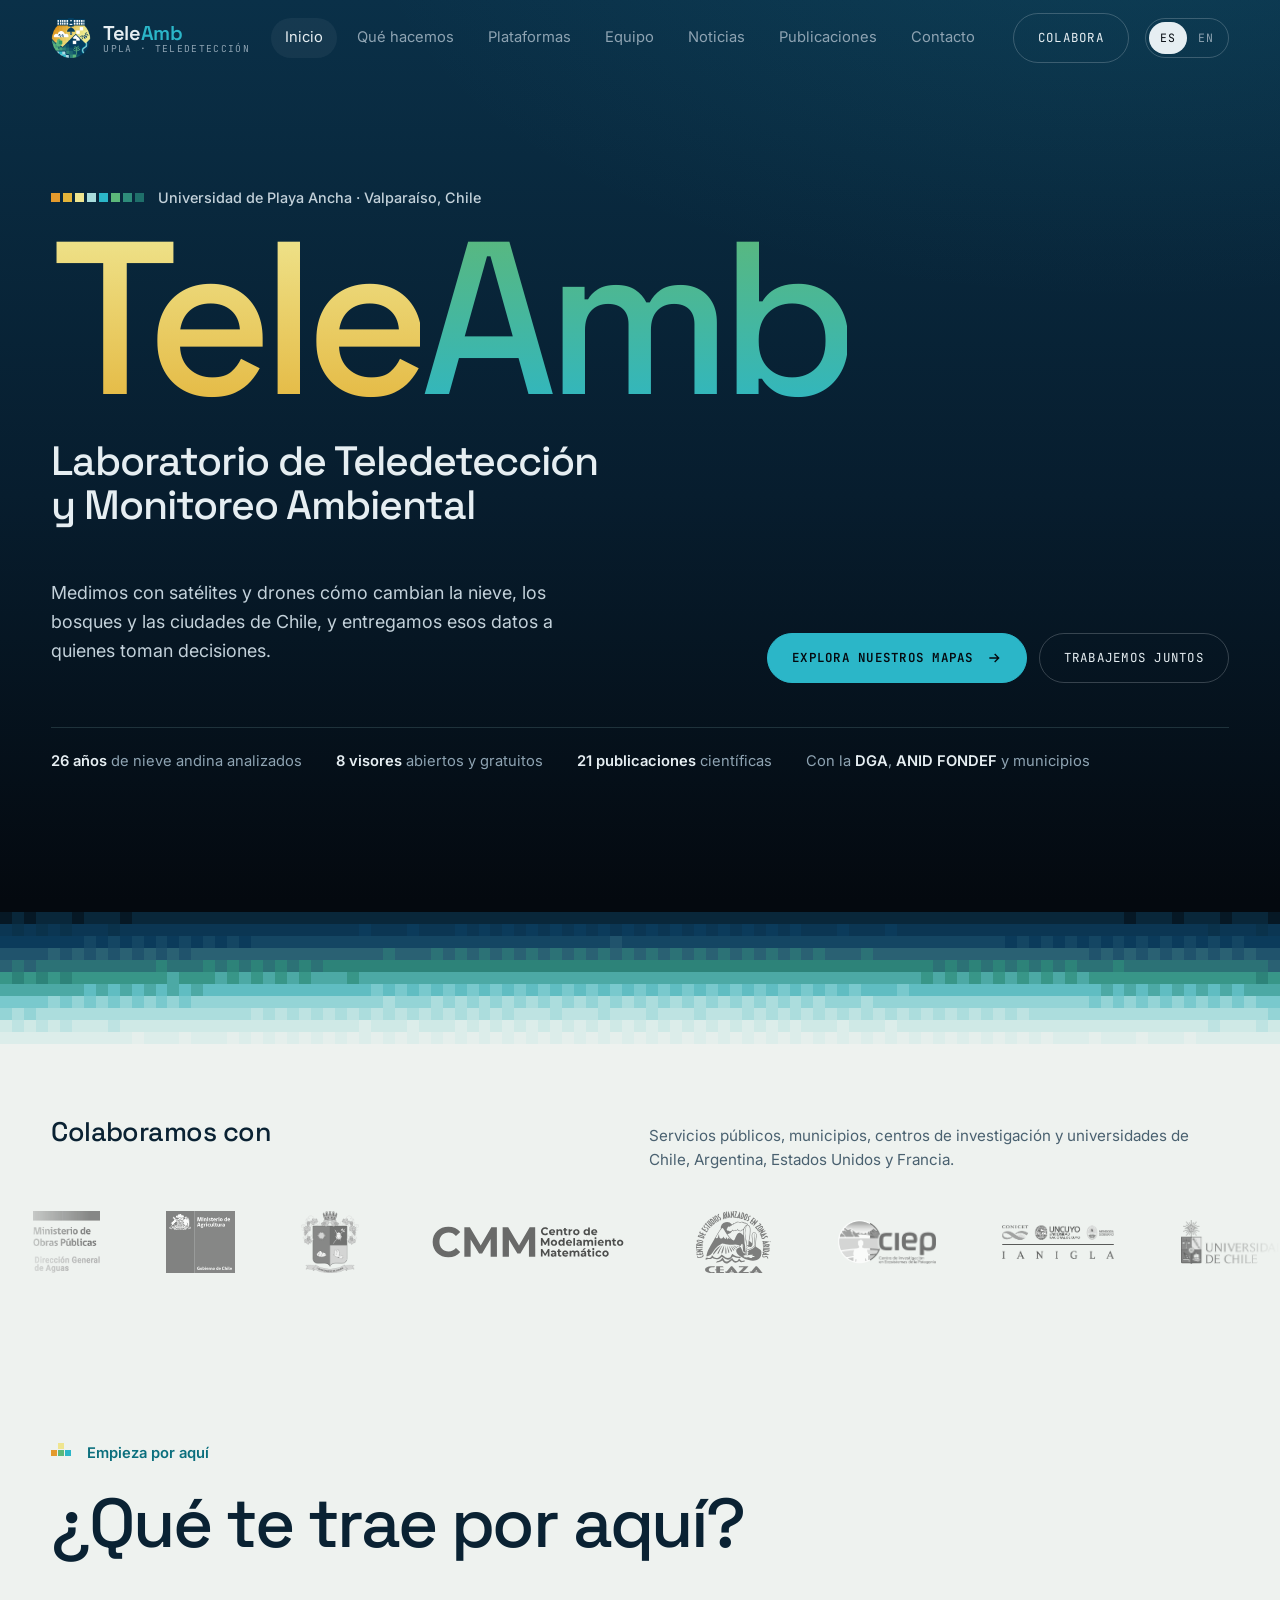
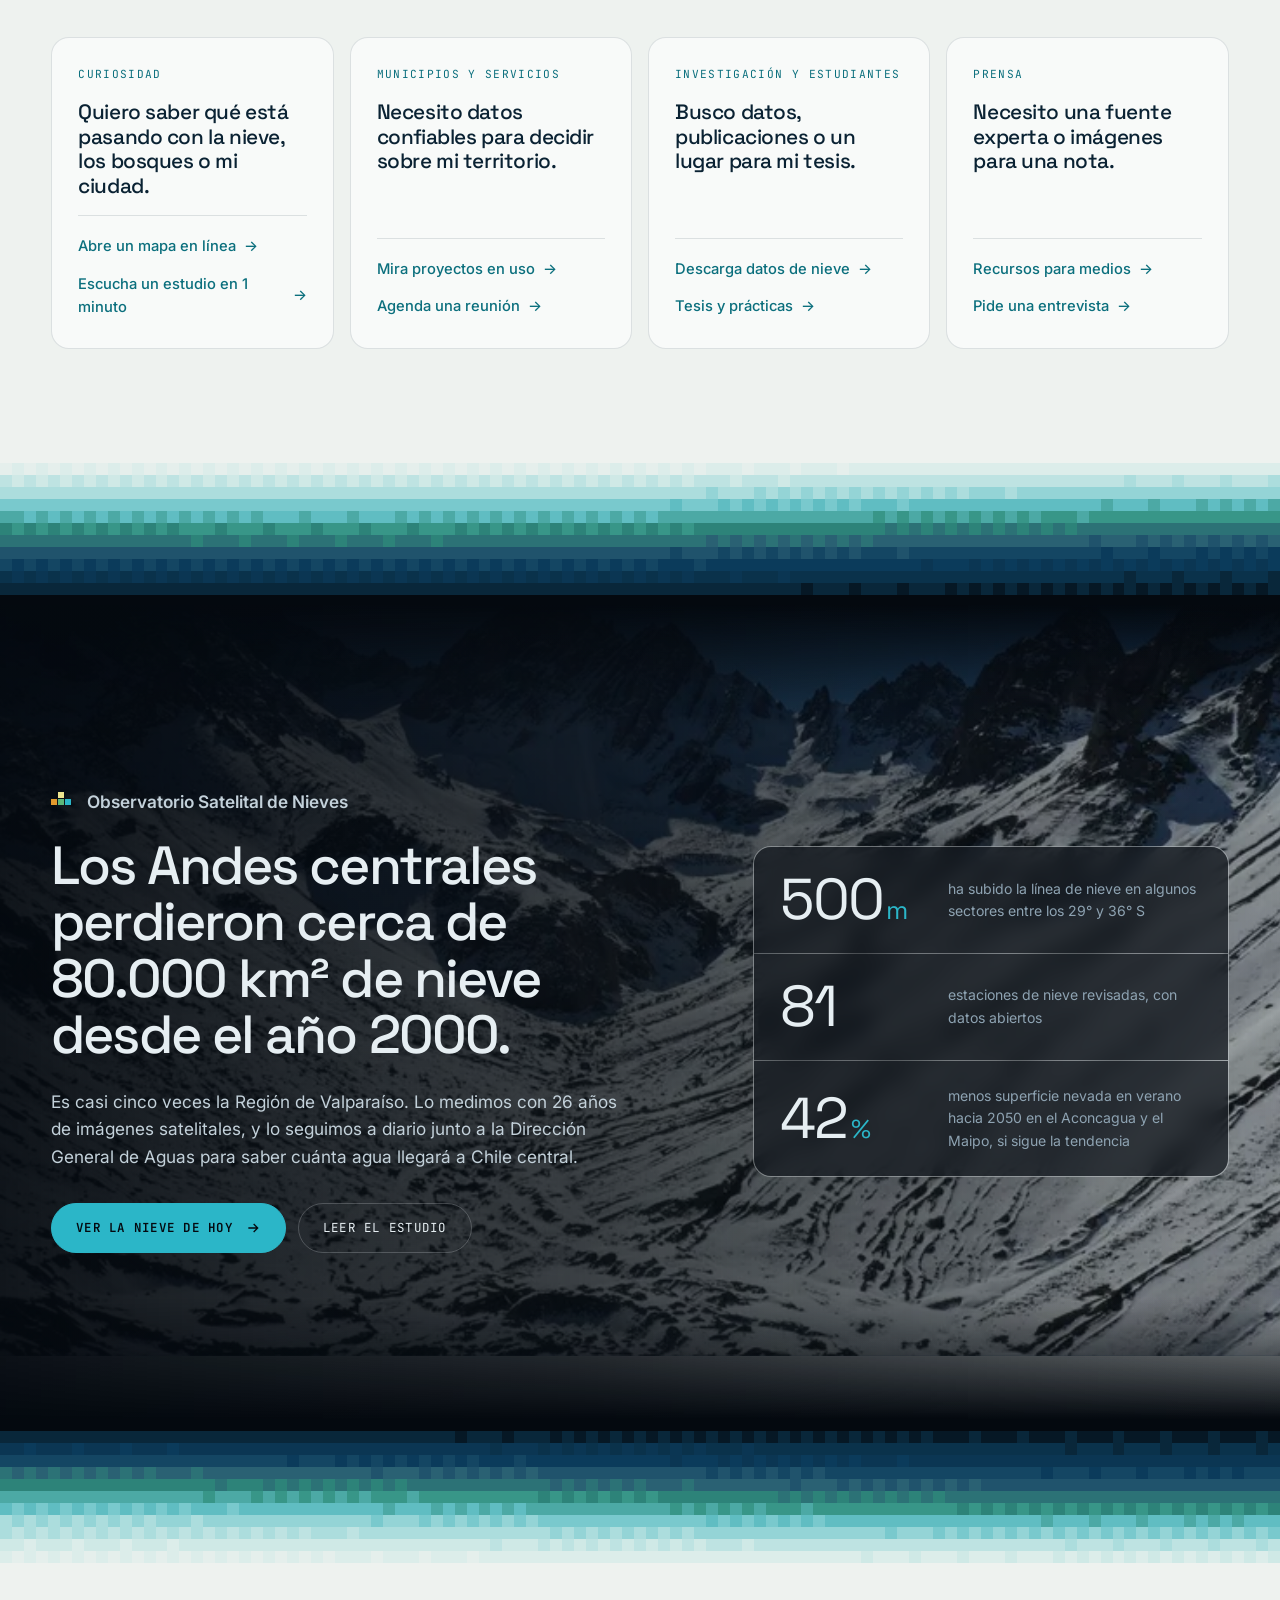
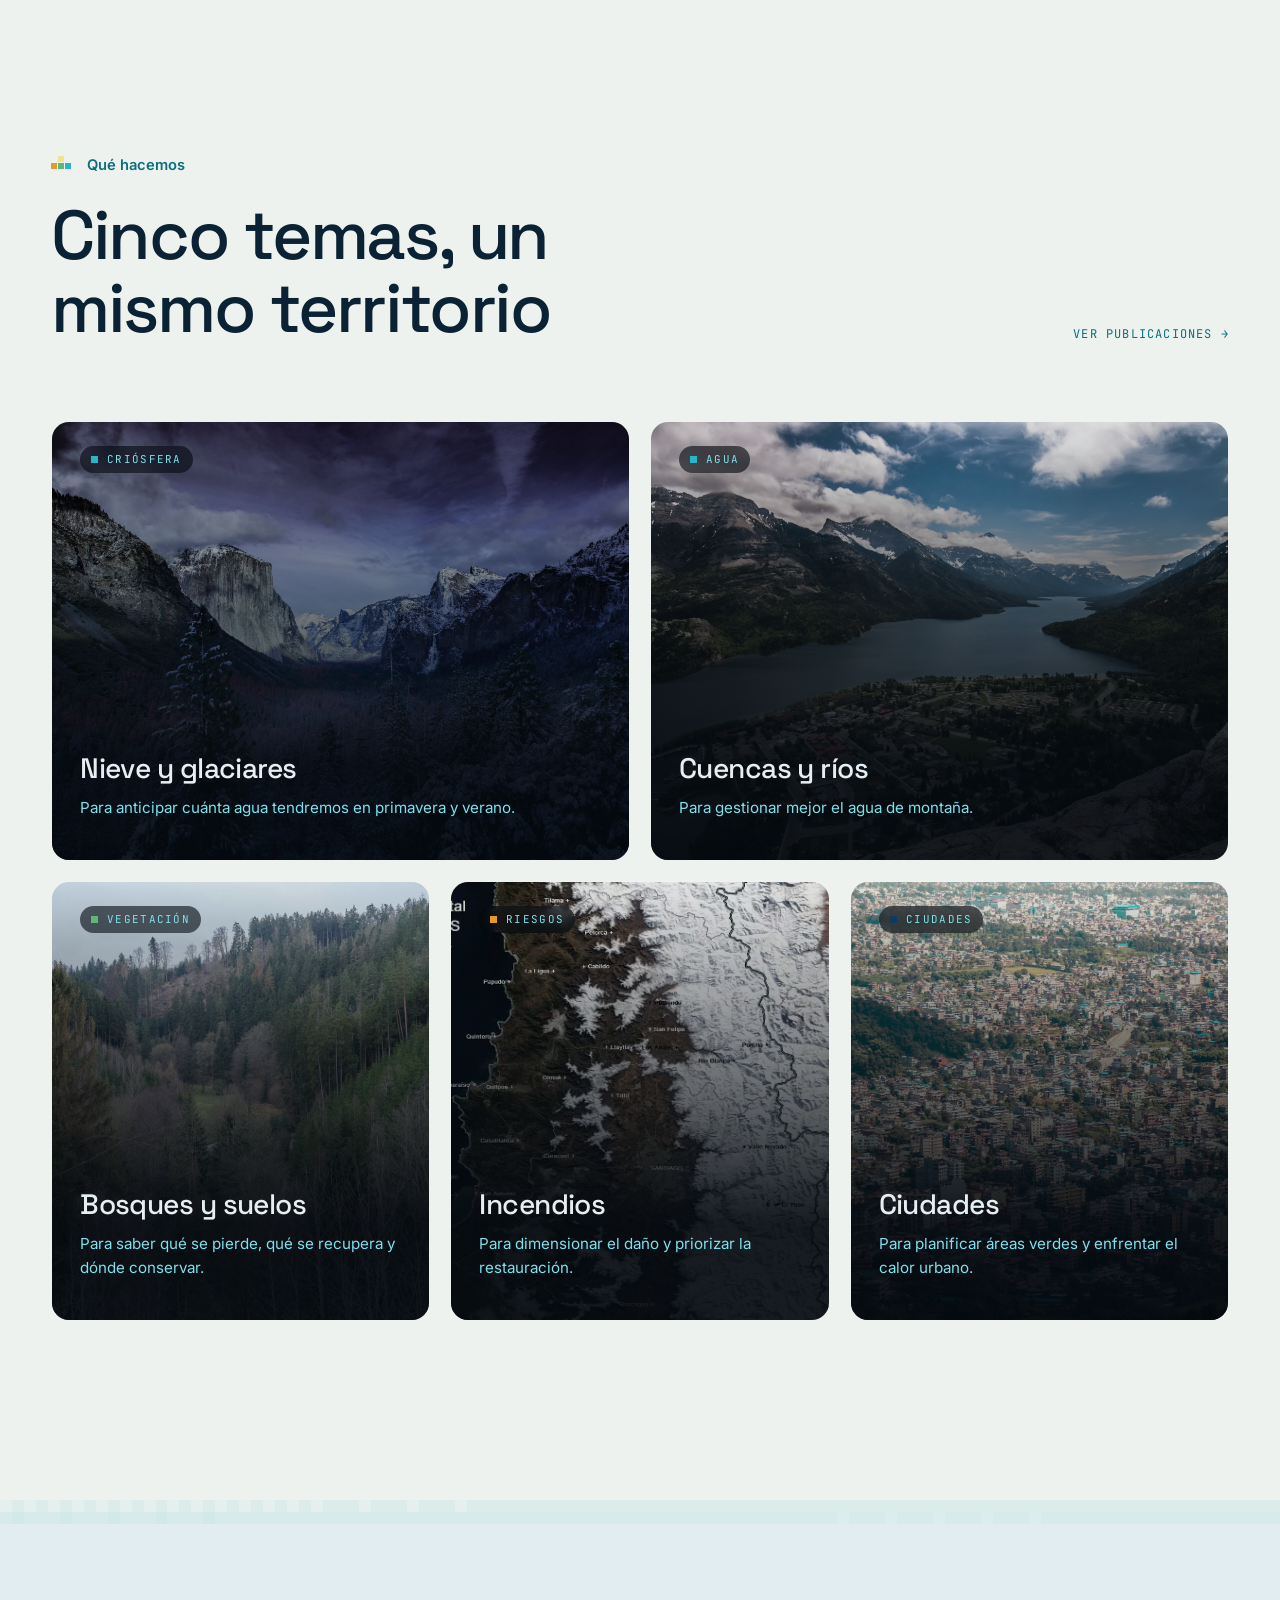
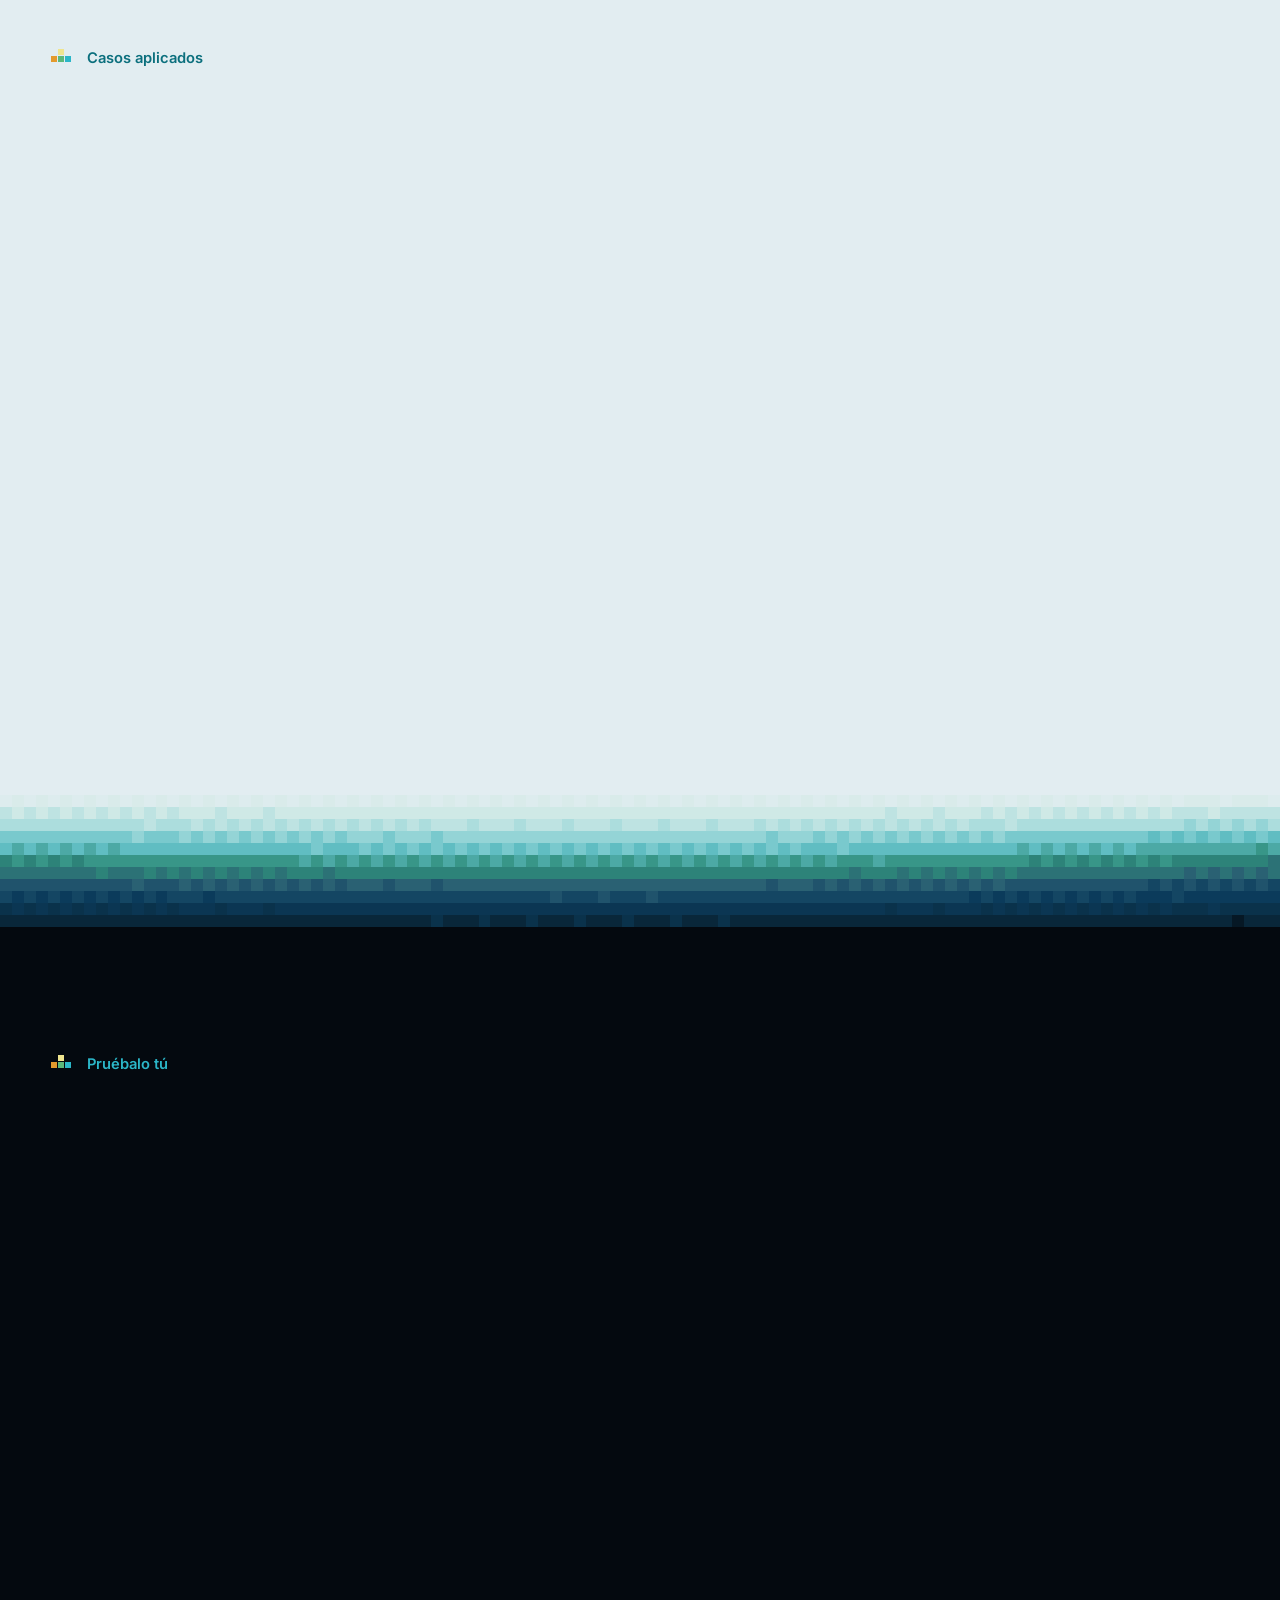
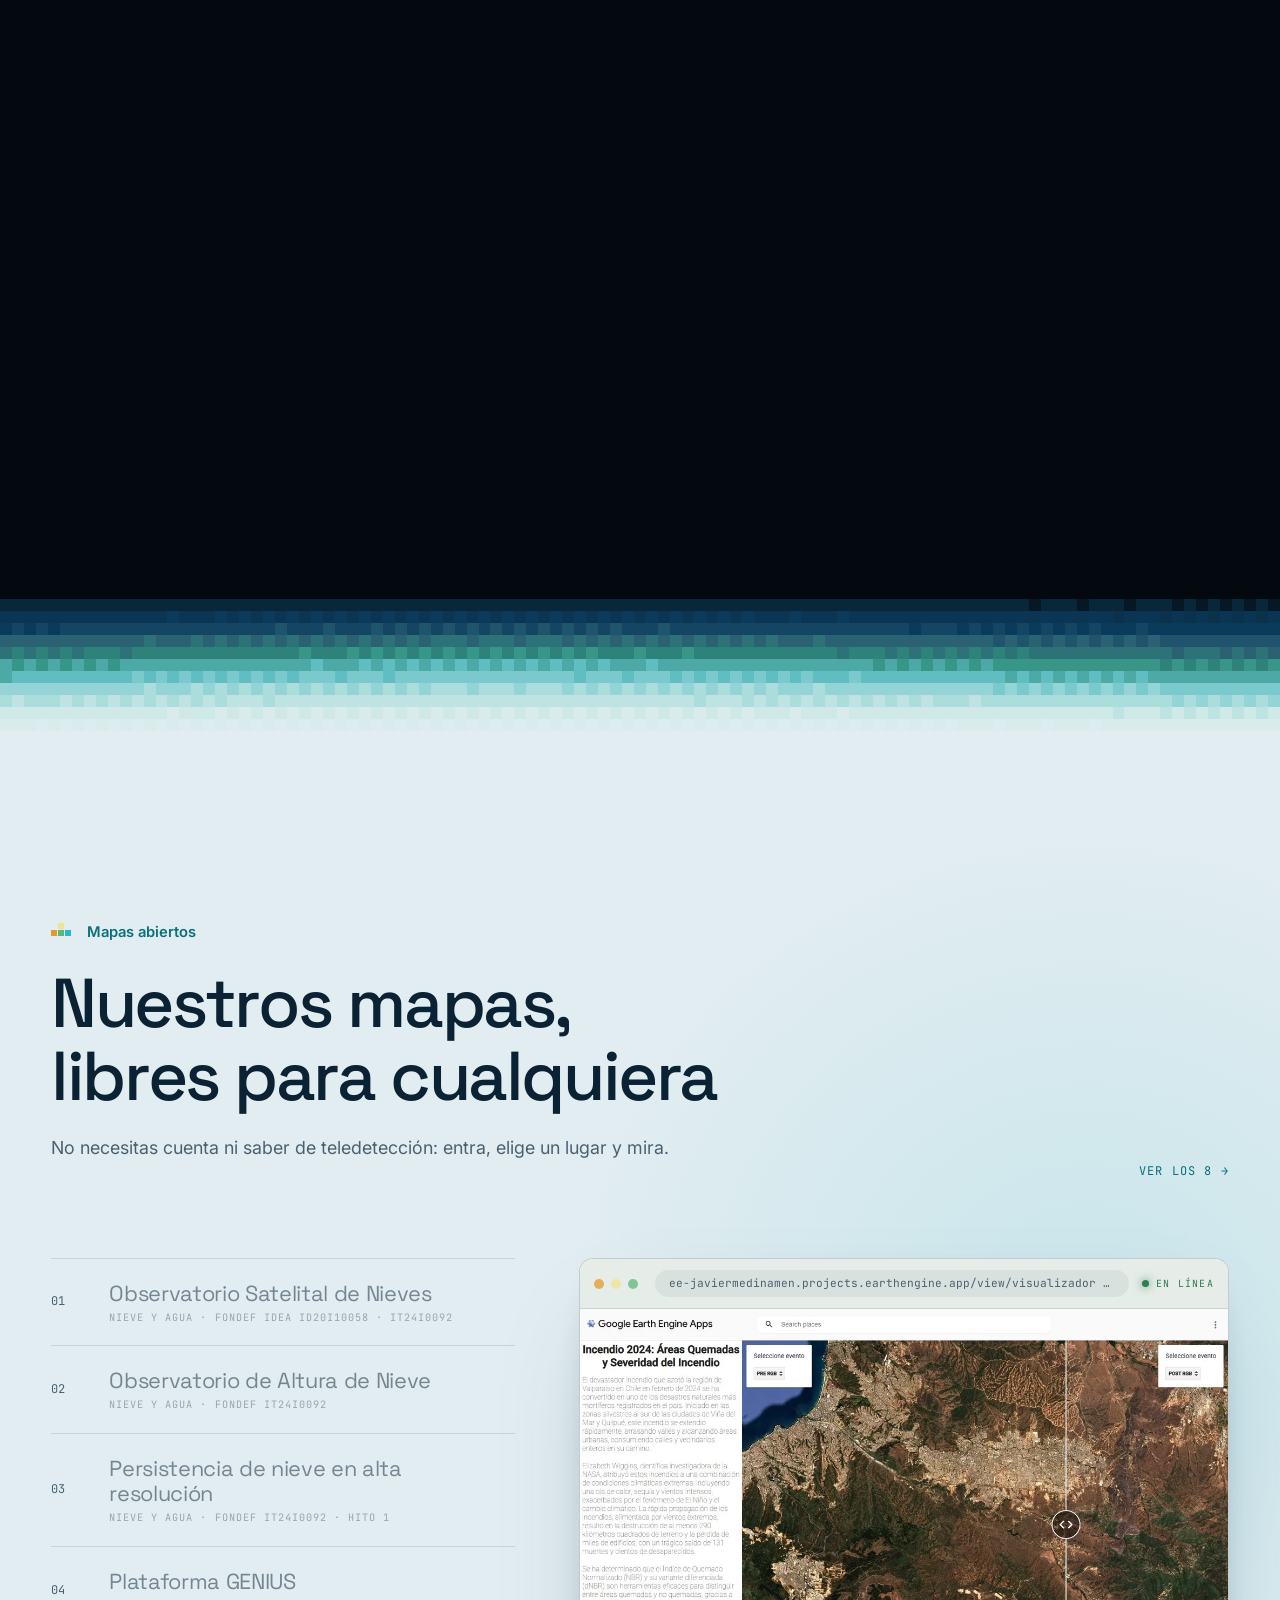
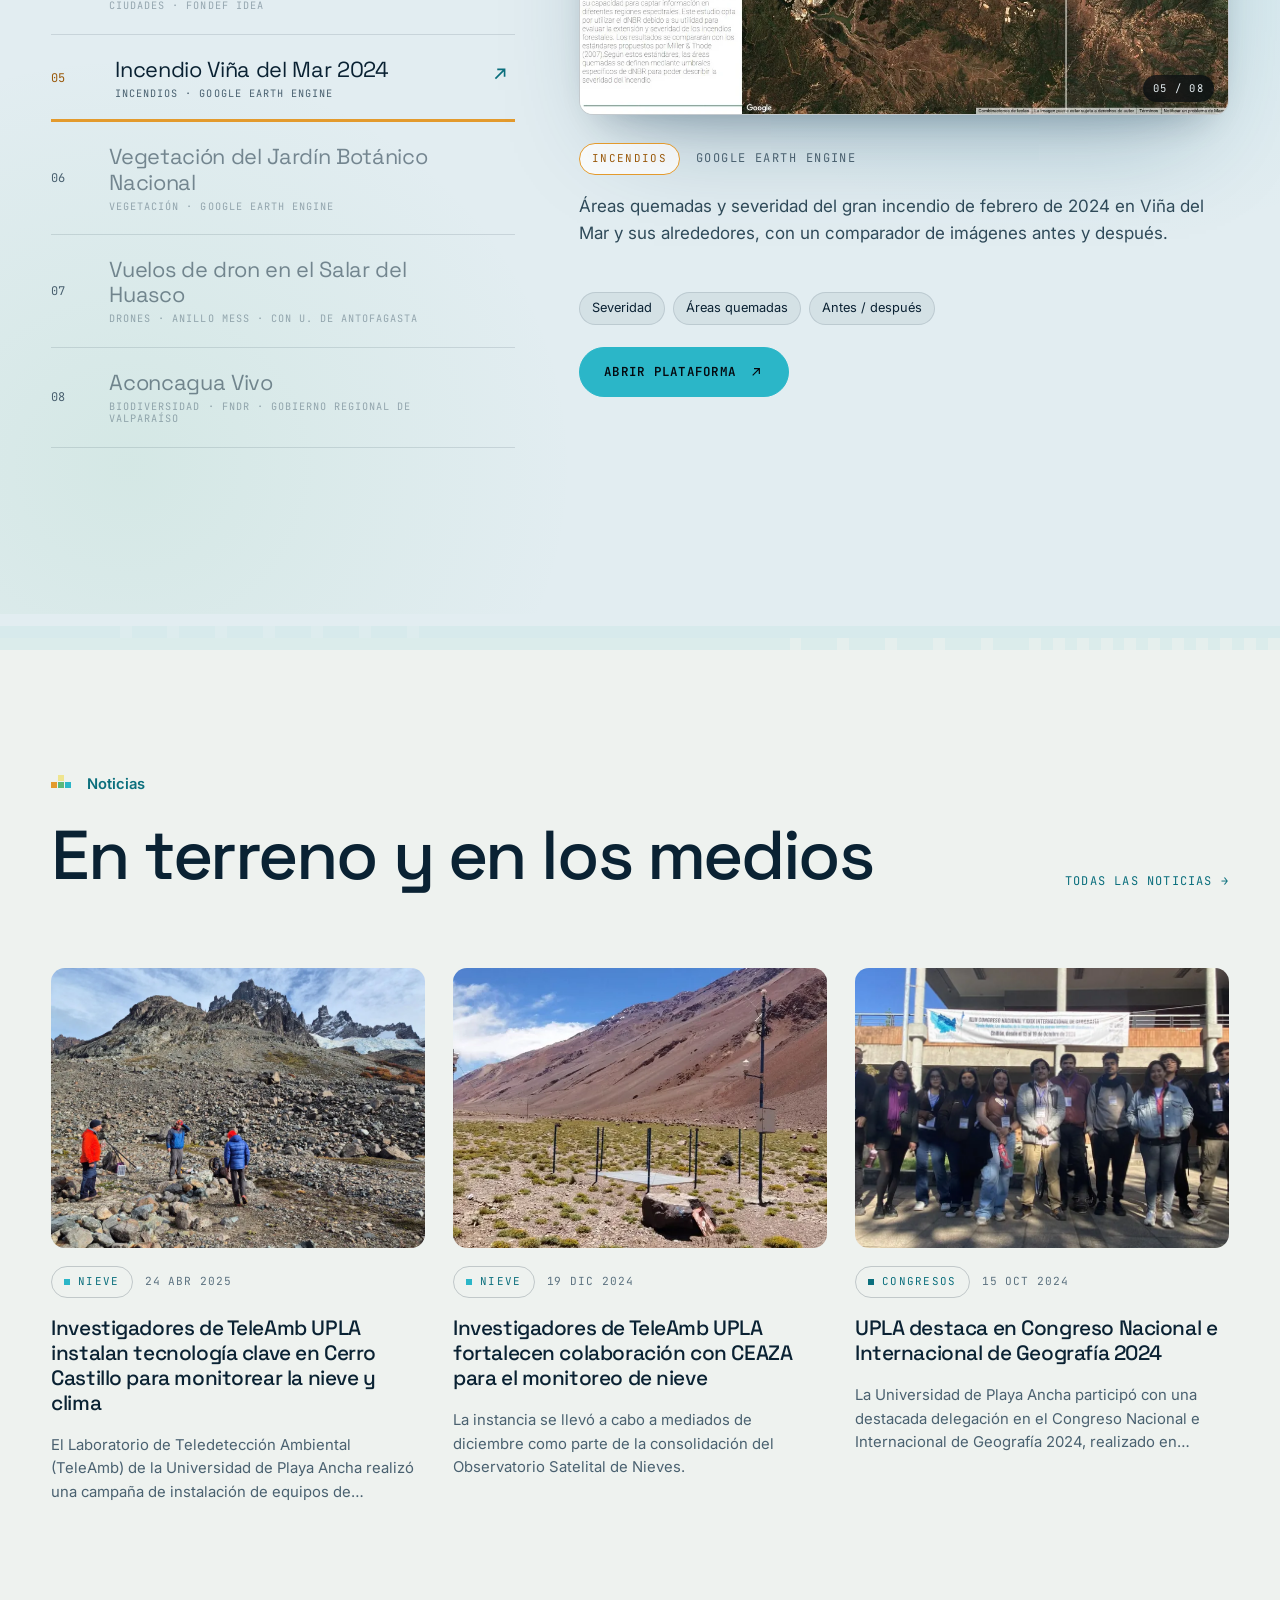
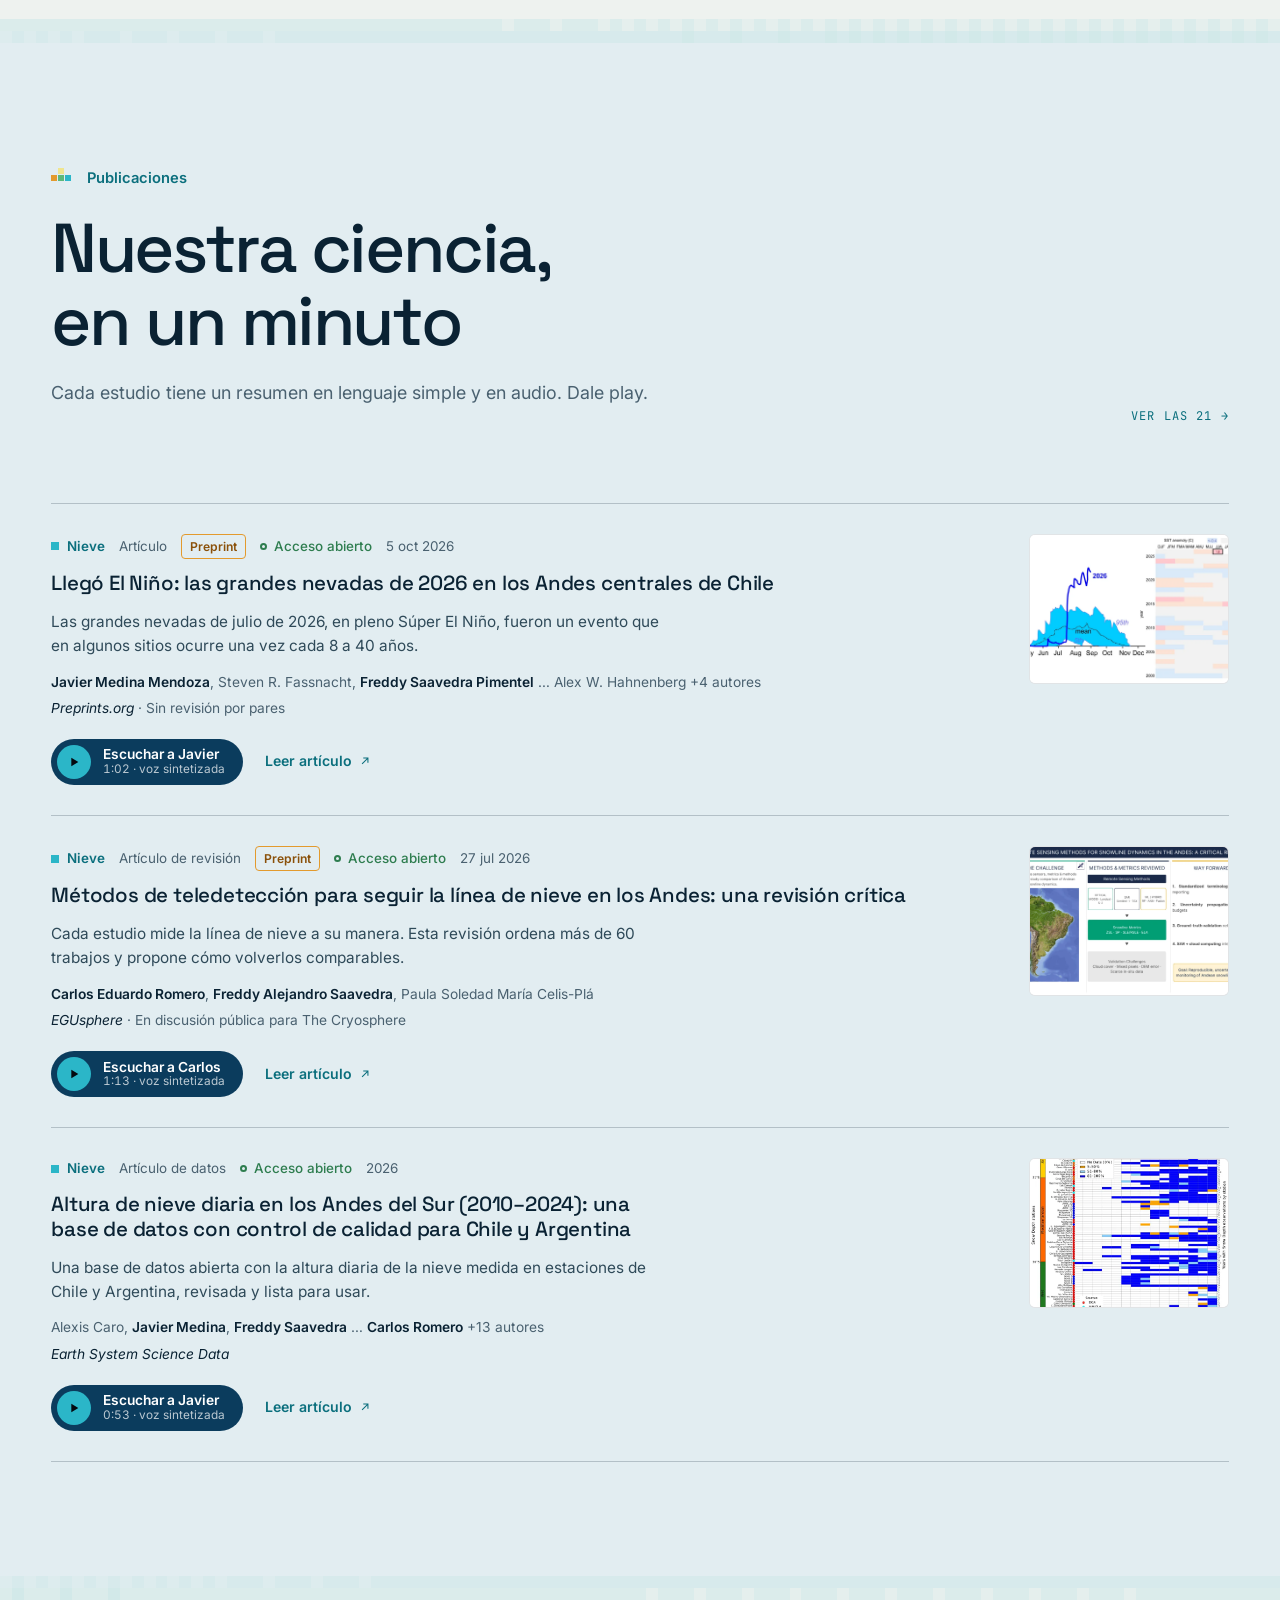
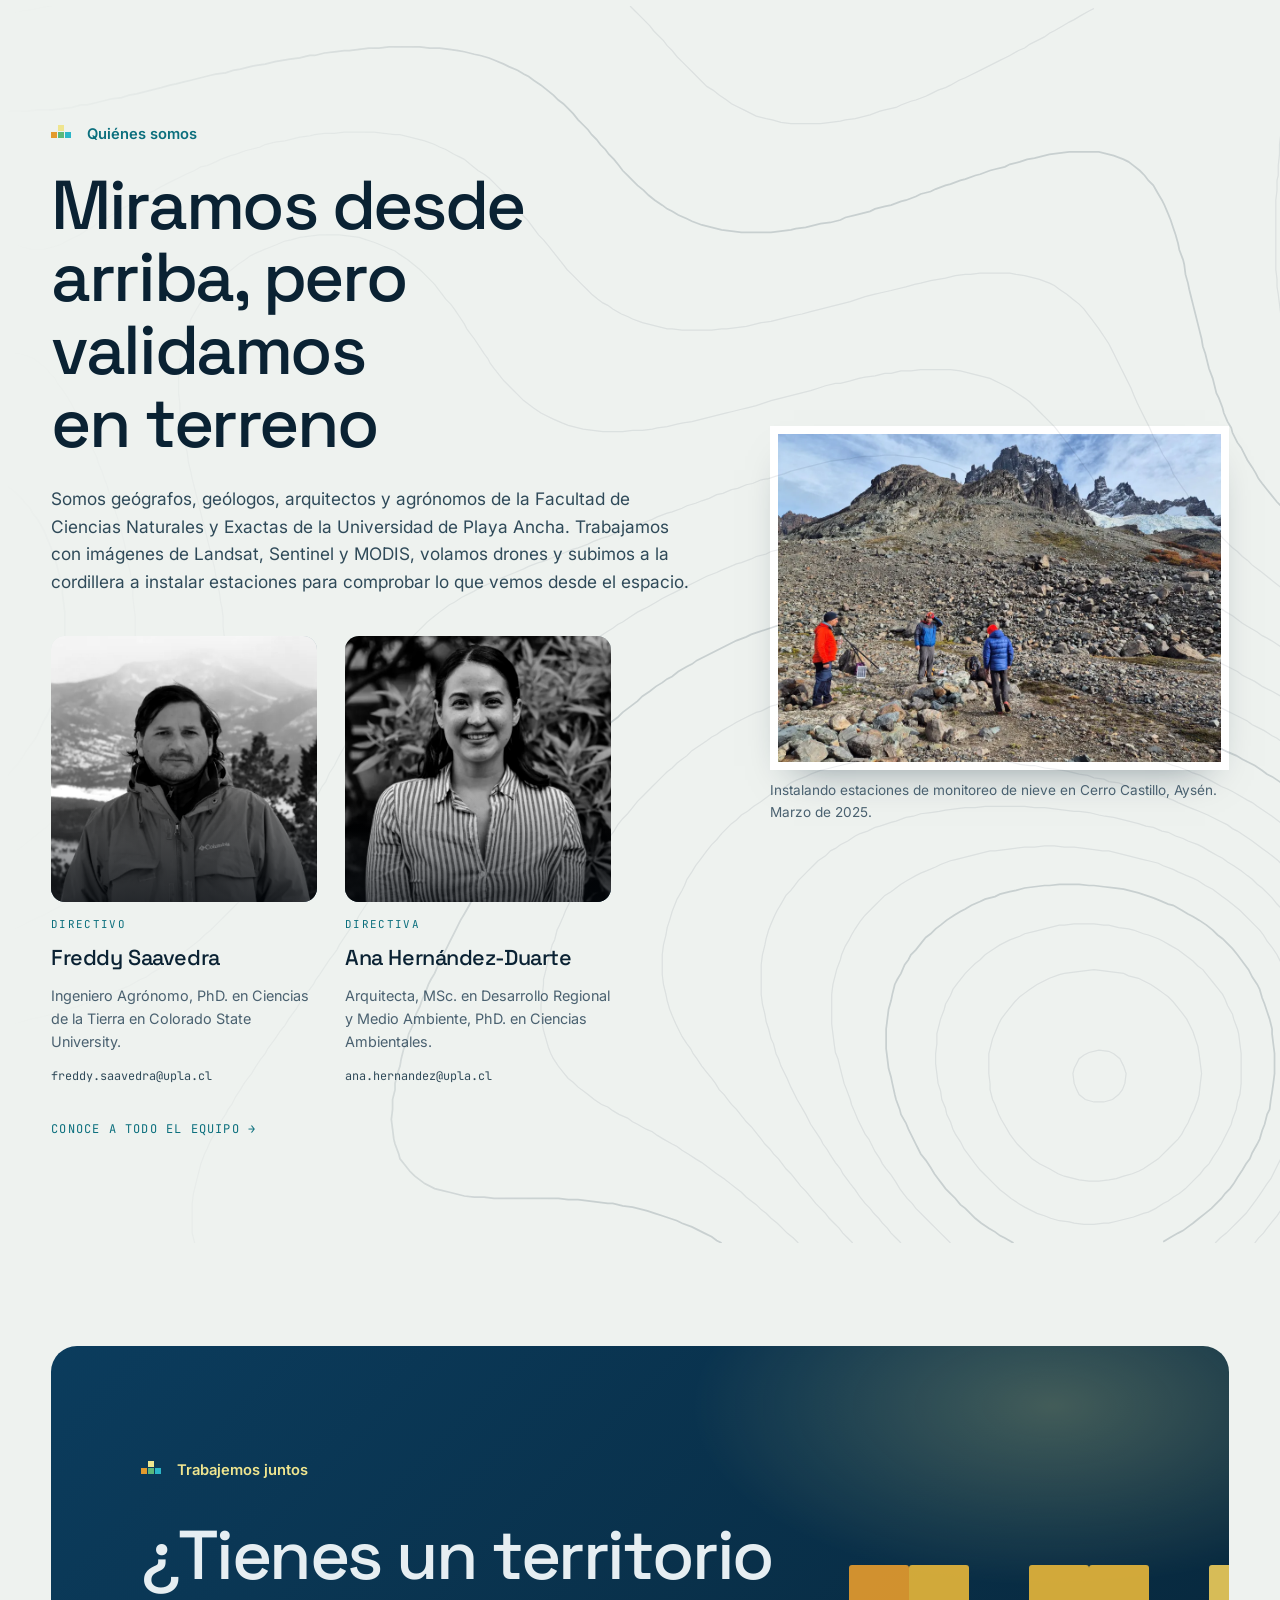
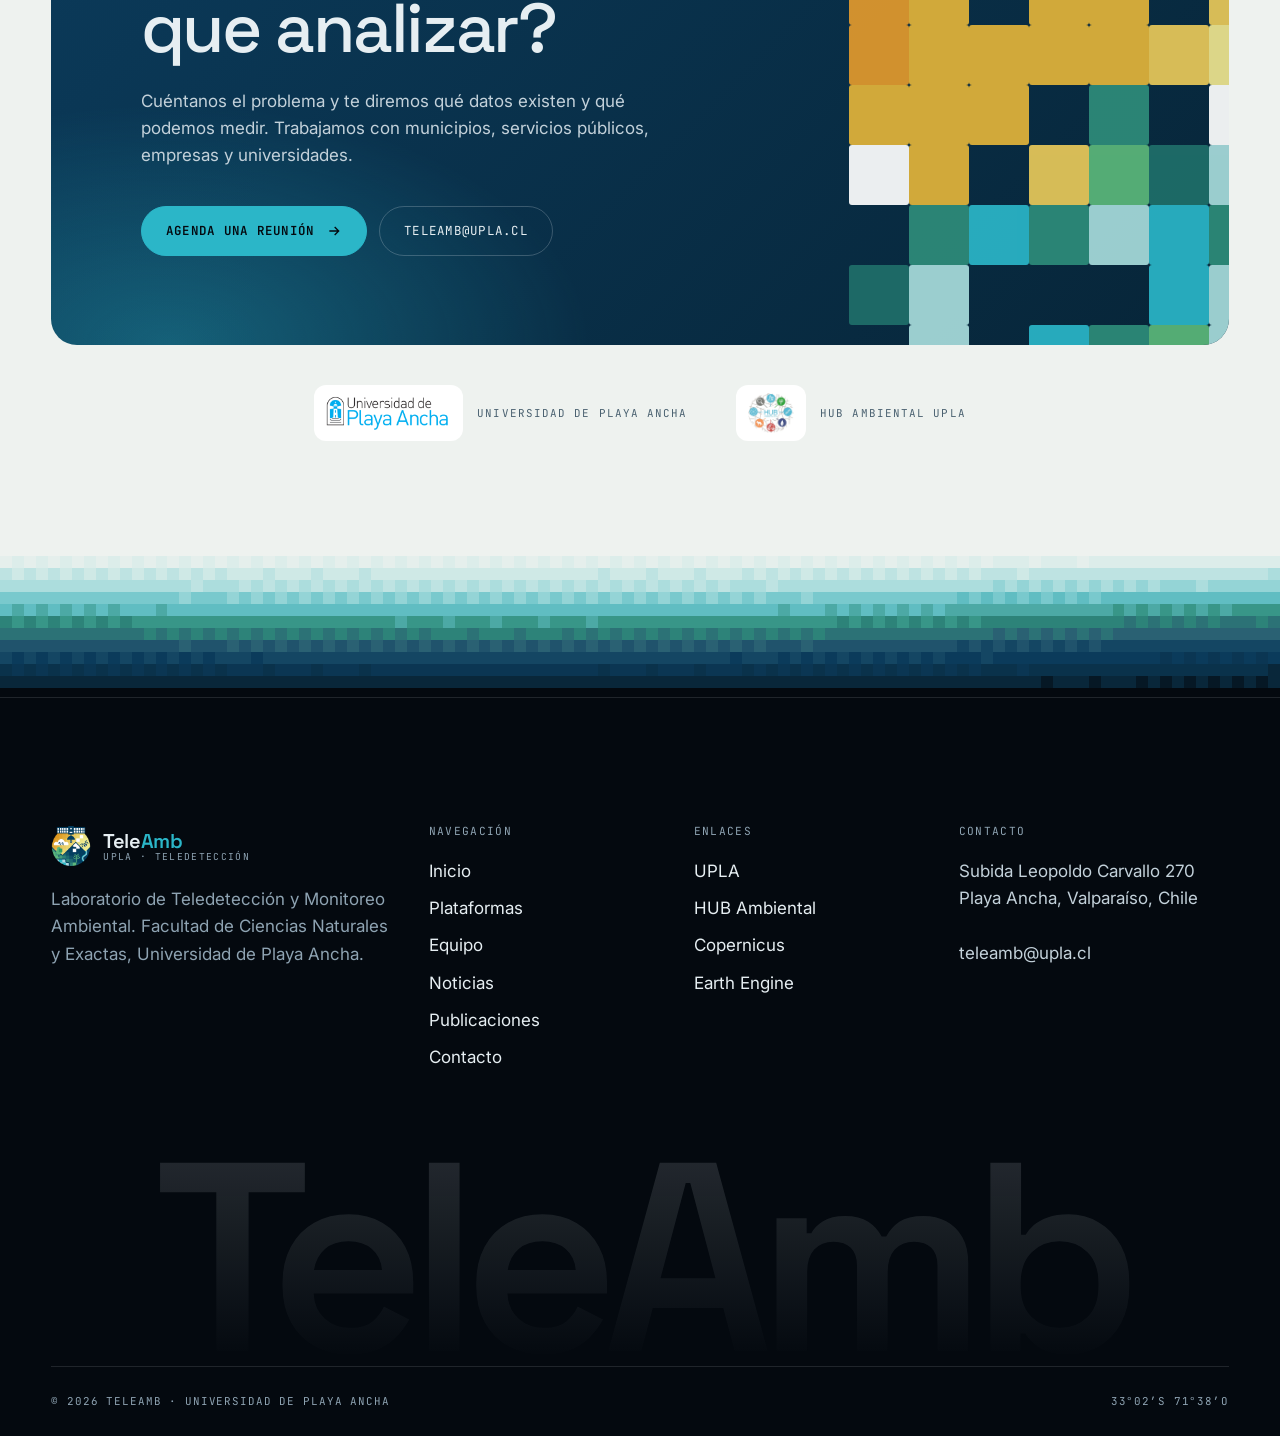
==== commit 132a9a52: "Version en ingles con selector ES/EN en la cabecera" ====
--- a/index.html
+++ b/index.html
@@ -3,6 +3,7 @@
 <head>
   <meta charset="utf-8">
   <meta name="viewport" content="width=device-width, initial-scale=1">
+  <script>try{var l=new URLSearchParams(location.search).get("lang")||localStorage.getItem("ta-lang");if(l==="en"){document.documentElement.classList.add("lang-pending");setTimeout(function(){document.documentElement.classList.remove("lang-pending")},2500)}}catch(e){}</script>
   <title>TeleAmb · Laboratorio de Teledetección y Monitoreo Ambiental · UPLA</title>
   <meta name="description" content="TeleAmb, Laboratorio de Teledetección y Monitoreo Ambiental de la Universidad de Playa Ancha. Medimos con satélites y drones cómo cambian la nieve, los bosques y las ciudades de Chile.">
   <meta name="theme-color" content="#04090f">
@@ -473,6 +474,8 @@
     </div>
   </footer>
 
+  <script src="assets/js/i18n-en.js" defer></script>
+  <script src="assets/js/i18n.js" defer></script>
   <script src="assets/js/seams.js" defer></script>
   <script src="assets/js/main.js" defer></script>
   <script src="assets/js/spectral.js" defer></script>
--- a/assets/css/styles.css
+++ b/assets/css/styles.css
@@ -406,6 +406,7 @@
   font-size: 0.6rem;
   letter-spacing: 0.14em;
   text-transform: uppercase;
+  white-space: nowrap;
   color: var(--muted);
 }
 
@@ -423,6 +424,7 @@
   padding: 8px 14px;
   border-radius: 999px;
   font-size: 0.92rem;
+  white-space: nowrap;
   color: var(--muted);
   transition: color 0.25s, background 0.25s;
 }
@@ -502,6 +504,10 @@
   .nav__links a {
     padding: 8px 10px;
     font-size: 0.86rem;
+  }
+
+  .nav__cta .btn {
+    display: none;
   }
 }
 
@@ -3756,6 +3762,51 @@
   border-top-color: rgba(168, 220, 220, 0.16);
 }
 
+/* ---------- Idioma ---------- */
+
+.lang-pending body {
+  visibility: hidden;
+}
+
+.lang-switch {
+  position: relative;
+  z-index: 2;
+  display: inline-flex;
+  padding: 3px;
+  border: 1px solid var(--line-2);
+  border-radius: 999px;
+}
+
+.lang-switch button {
+  min-width: 38px;
+  height: 32px;
+  padding: 0 10px;
+  border: 0;
+  border-radius: 999px;
+  background: none;
+  font-family: var(--f-mono);
+  font-size: 0.72rem;
+  letter-spacing: 0.08em;
+  color: var(--muted);
+  cursor: pointer;
+  transition: color 0.2s, background 0.2s;
+}
+
+.lang-switch button:hover {
+  color: var(--text);
+}
+
+.lang-switch button[aria-pressed="true"] {
+  background: var(--text);
+  color: var(--bg);
+  cursor: default;
+}
+
+.lang-switch button:focus-visible {
+  outline: 2px solid var(--cyan);
+  outline-offset: 2px;
+}
+
 /* ---------- Colaboradores ---------- */
 
 .allies {
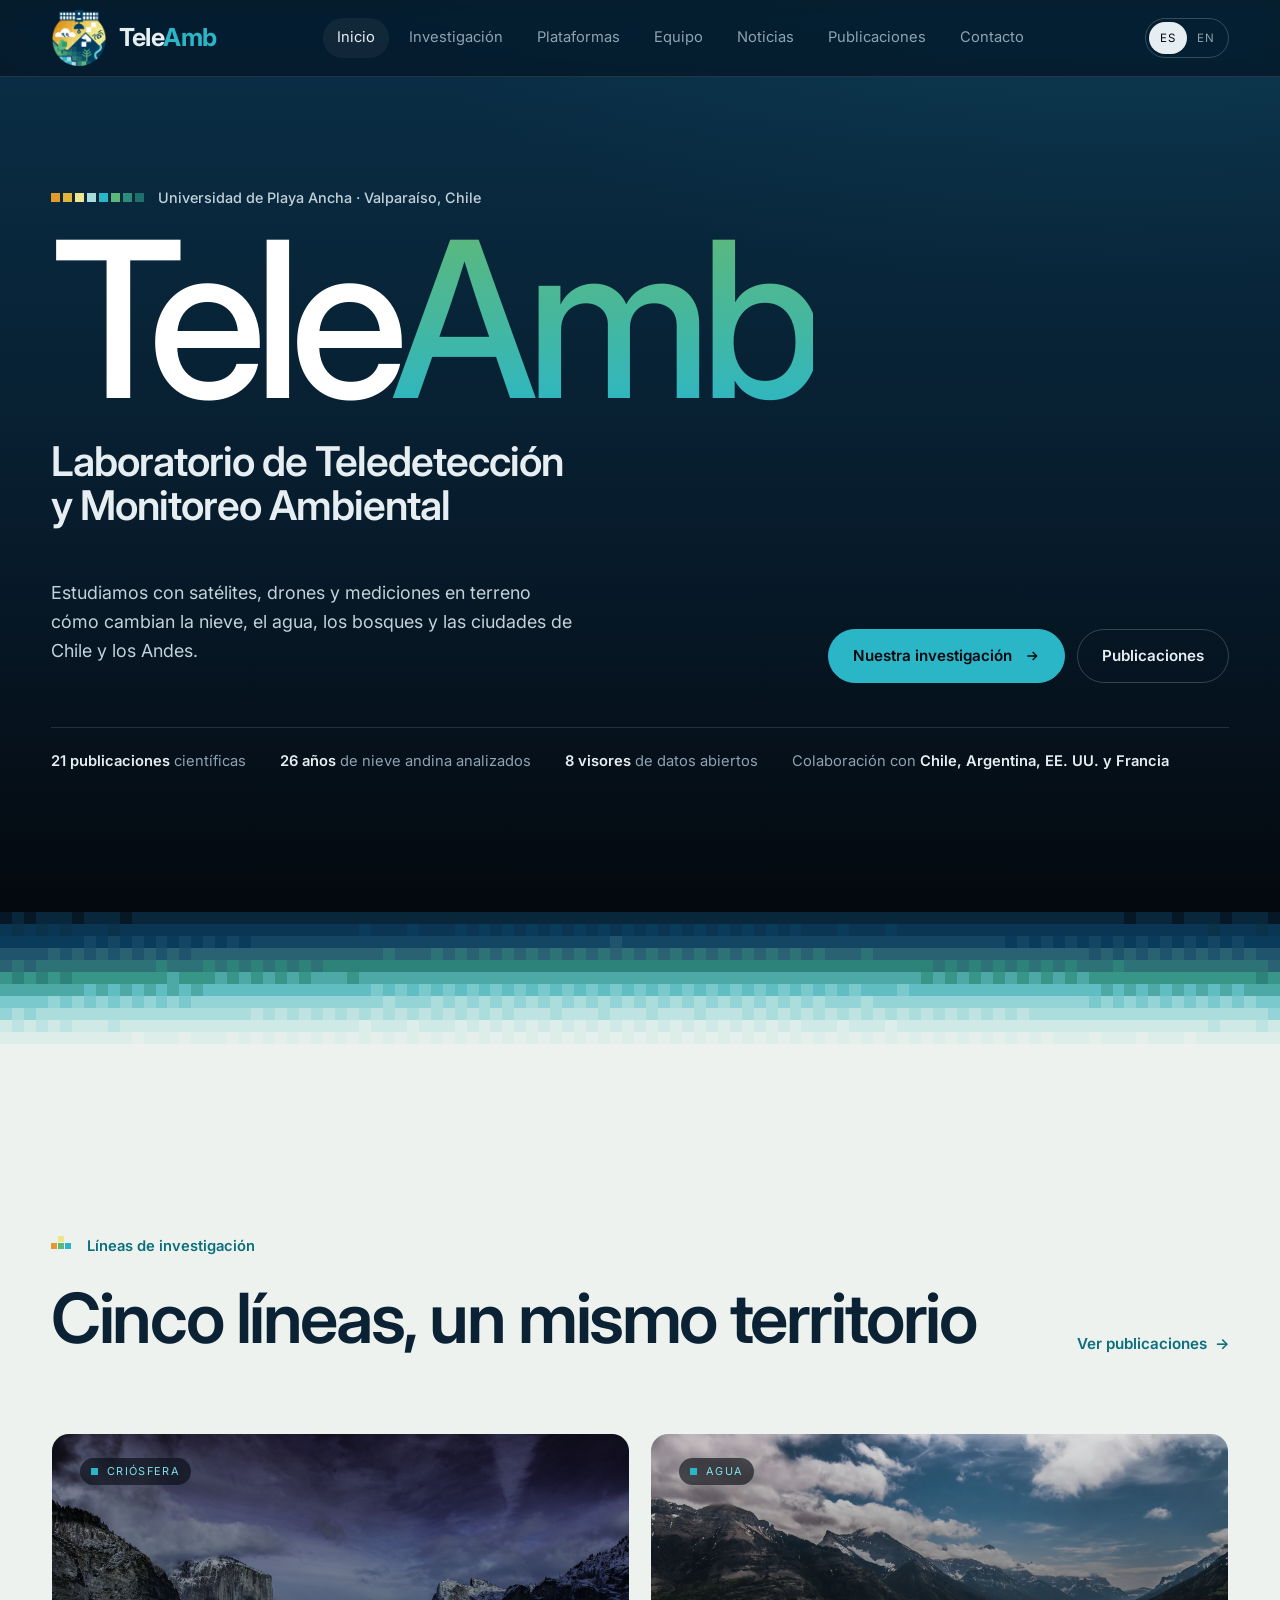
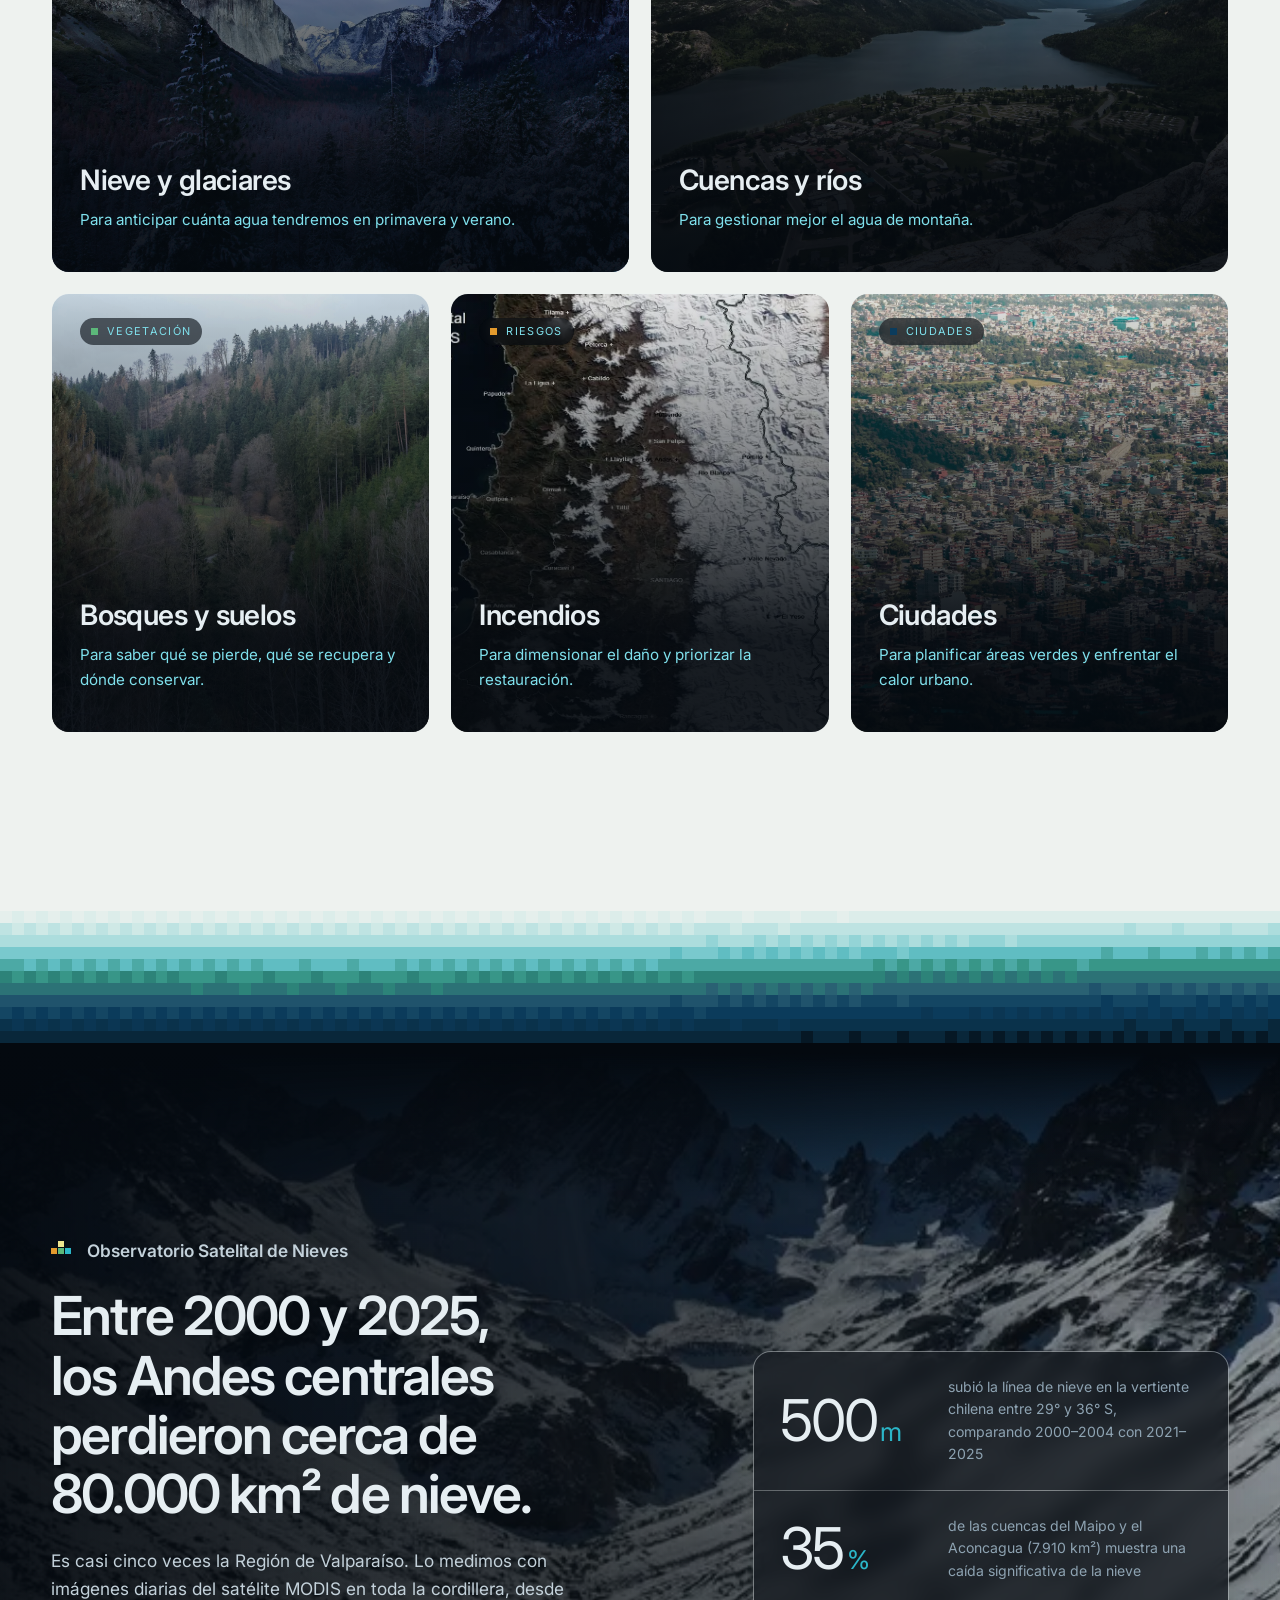
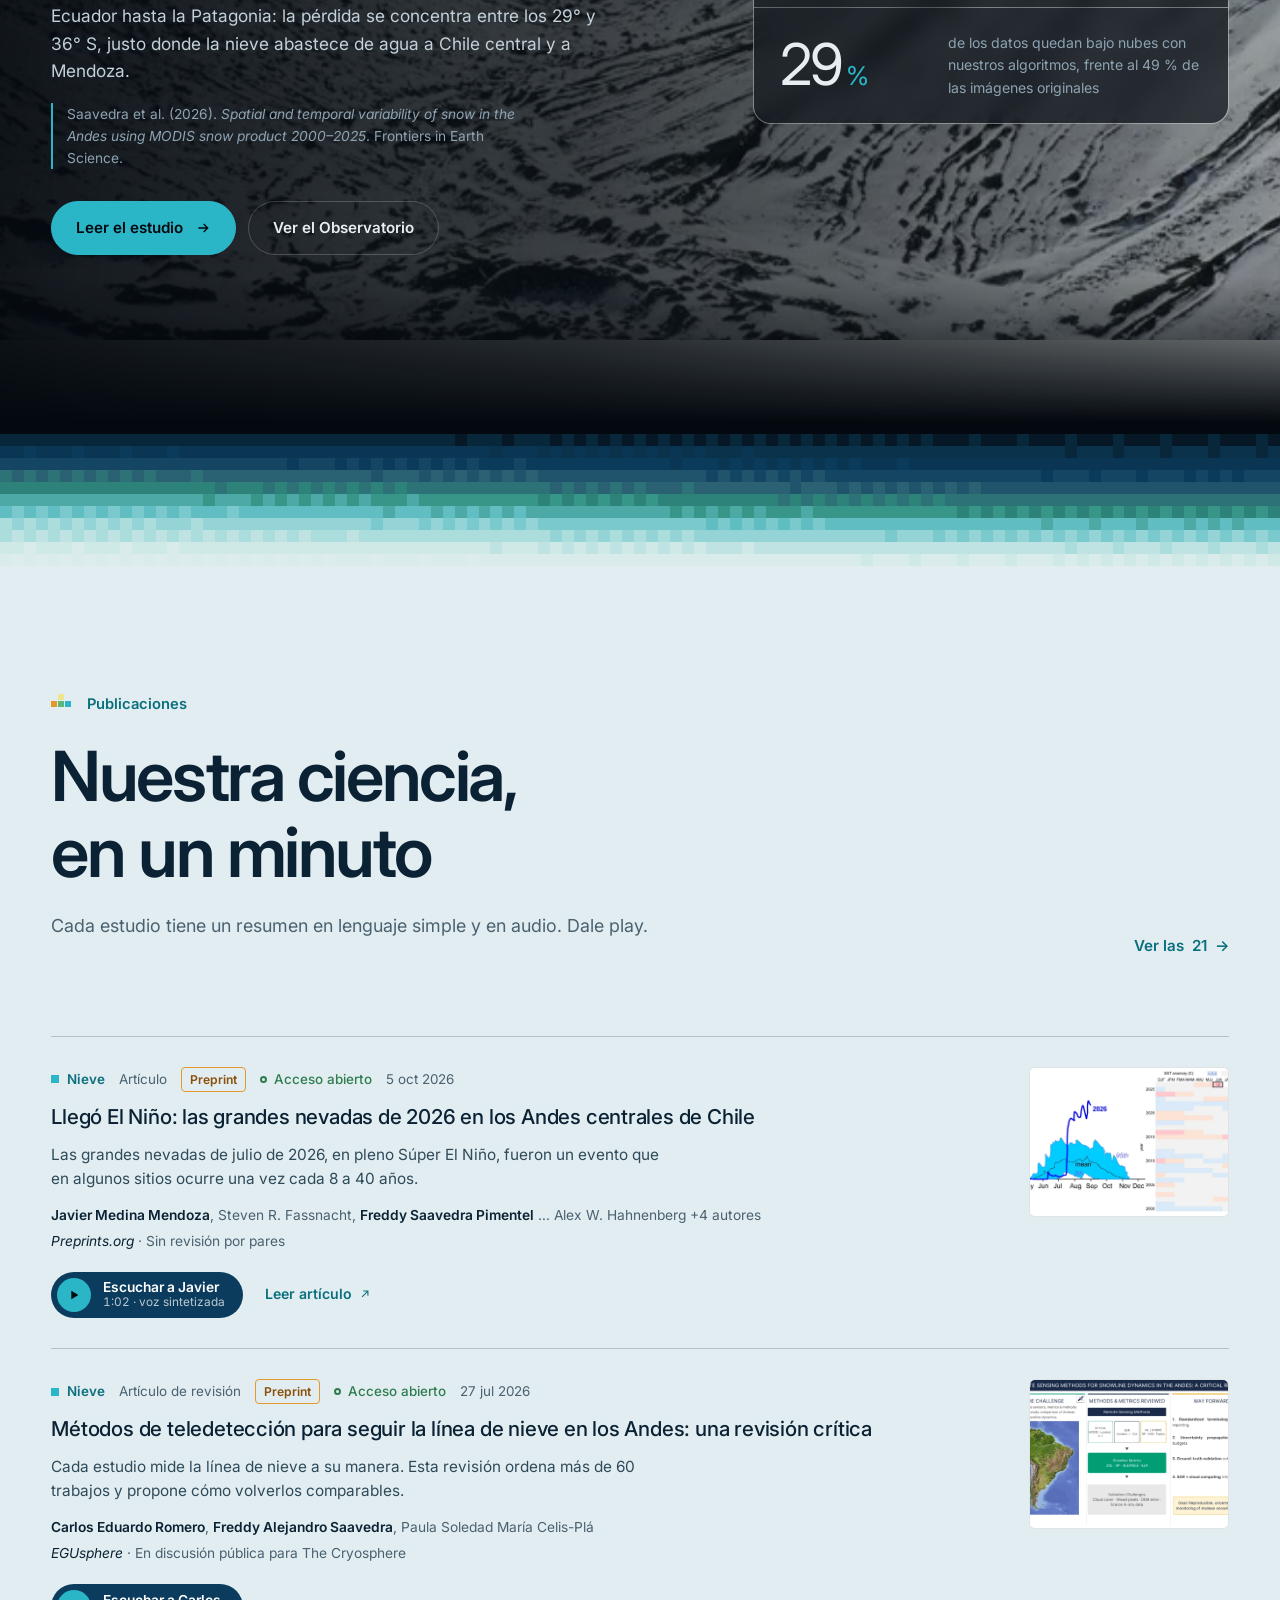
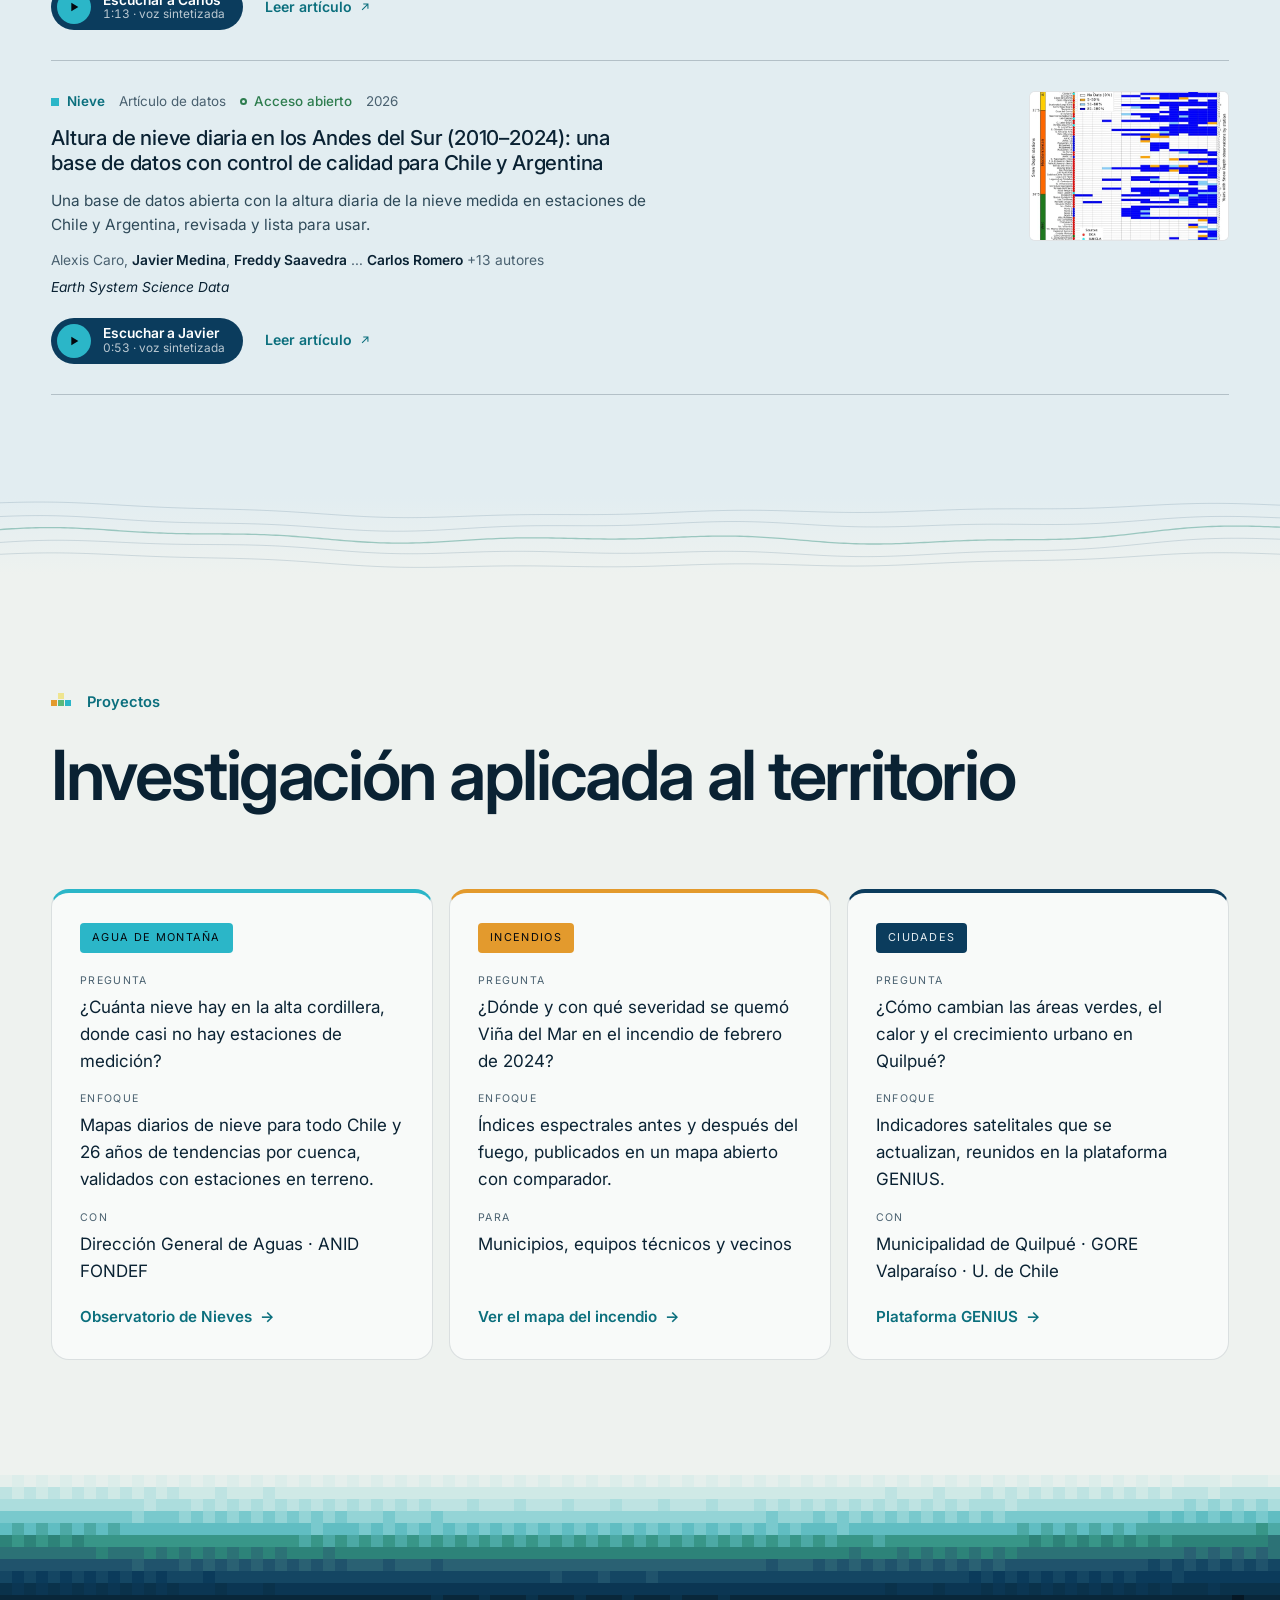
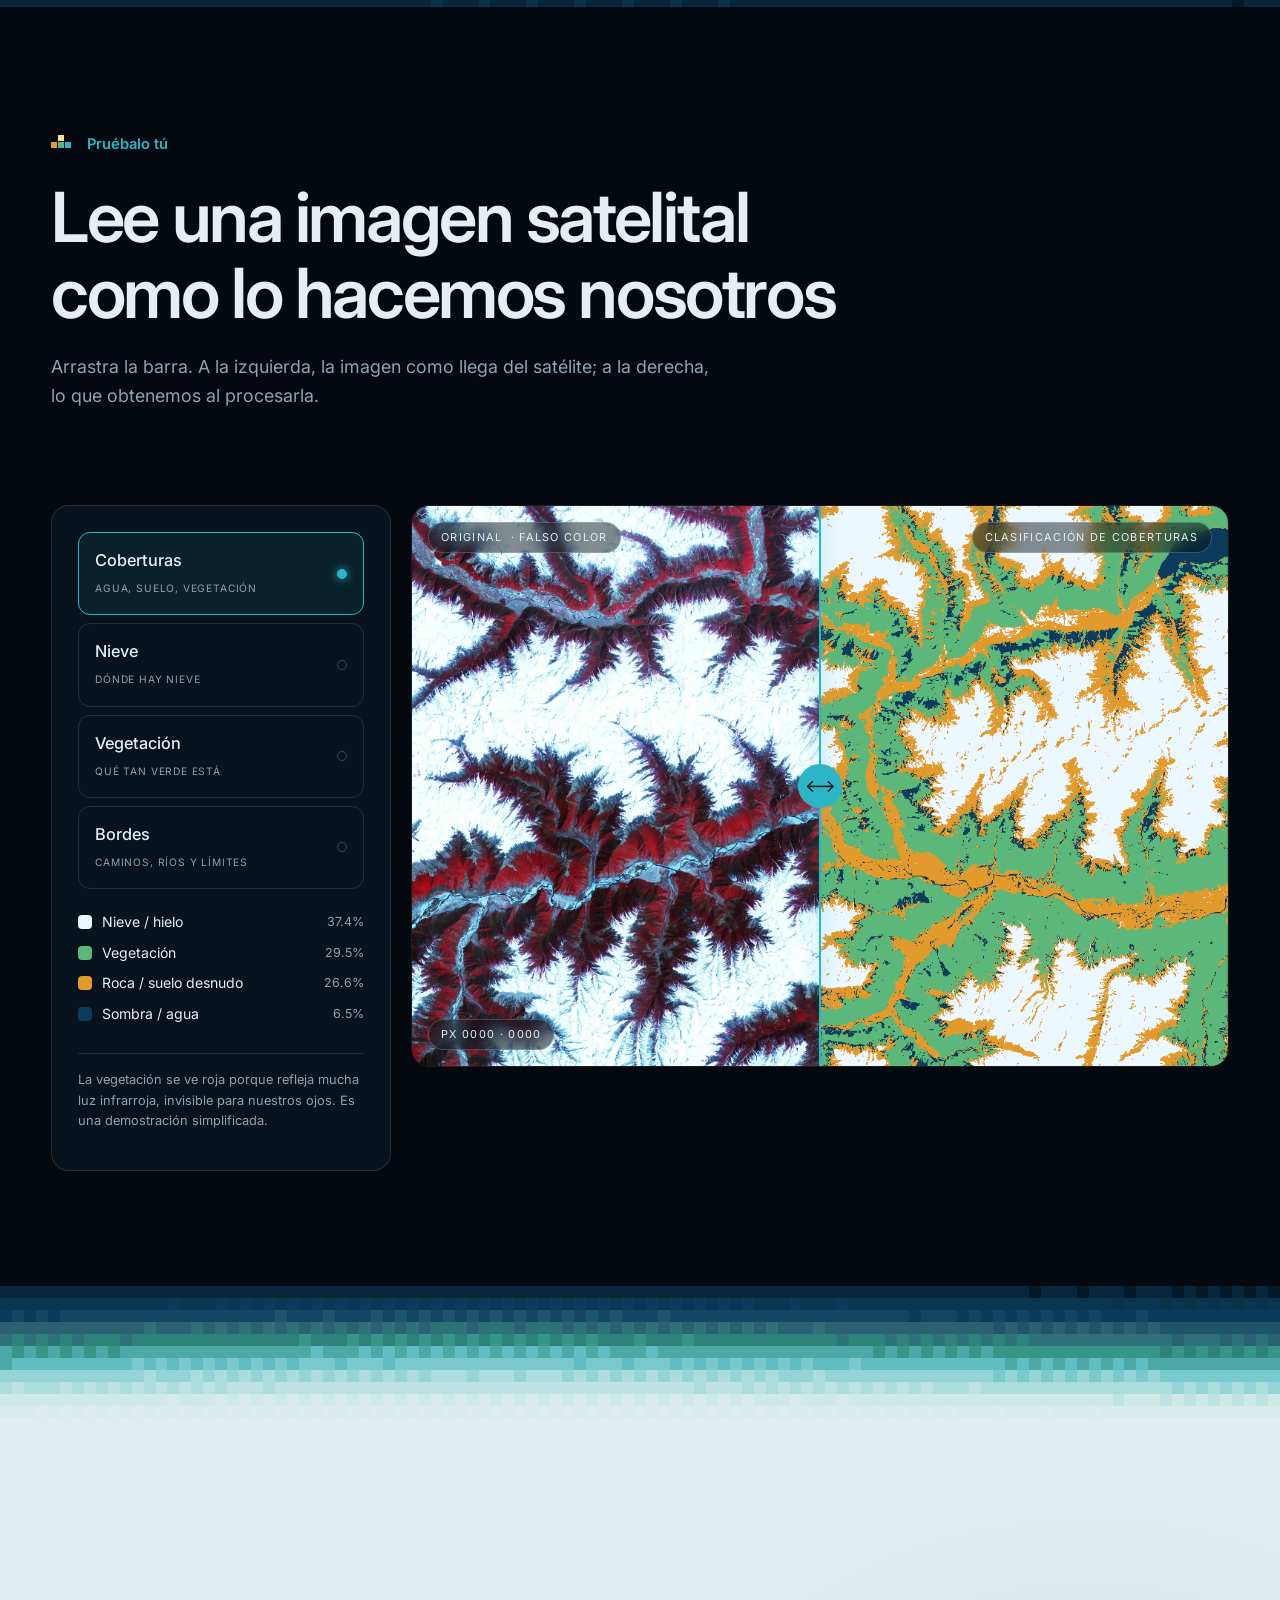
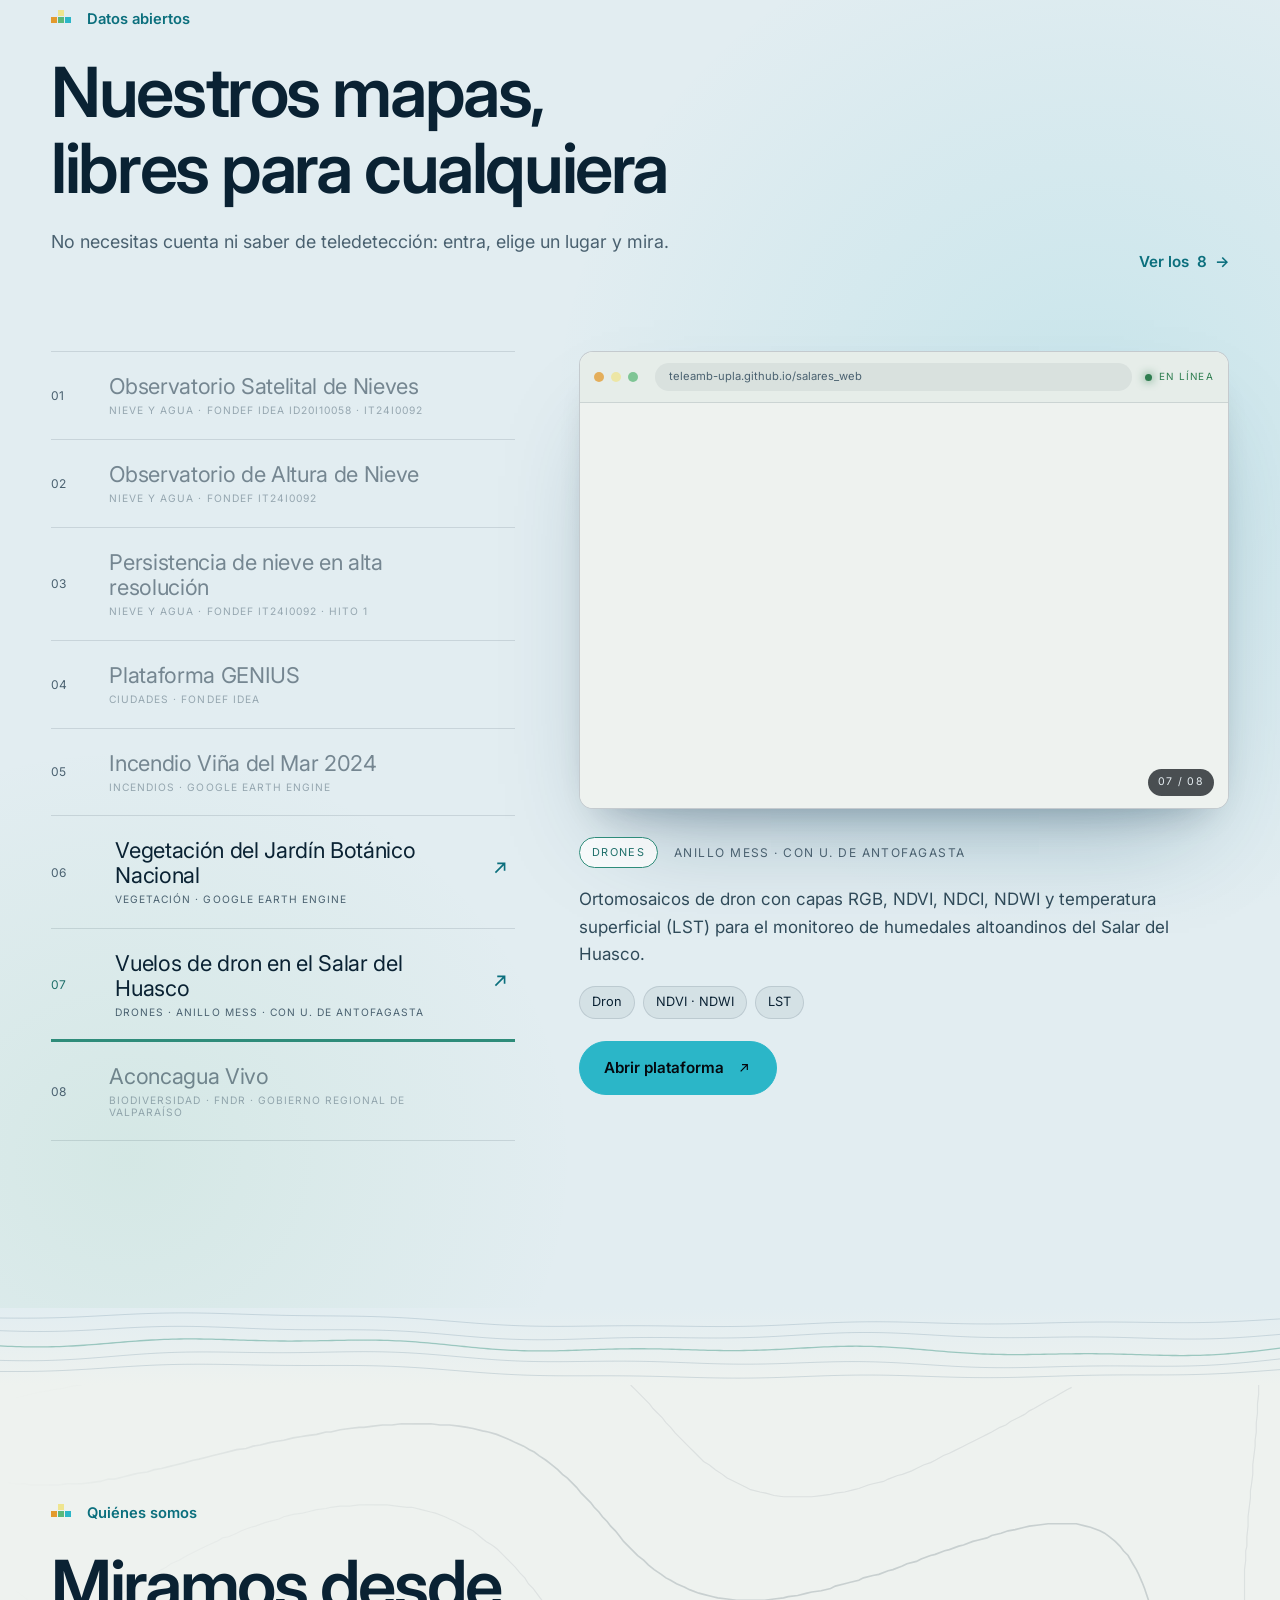
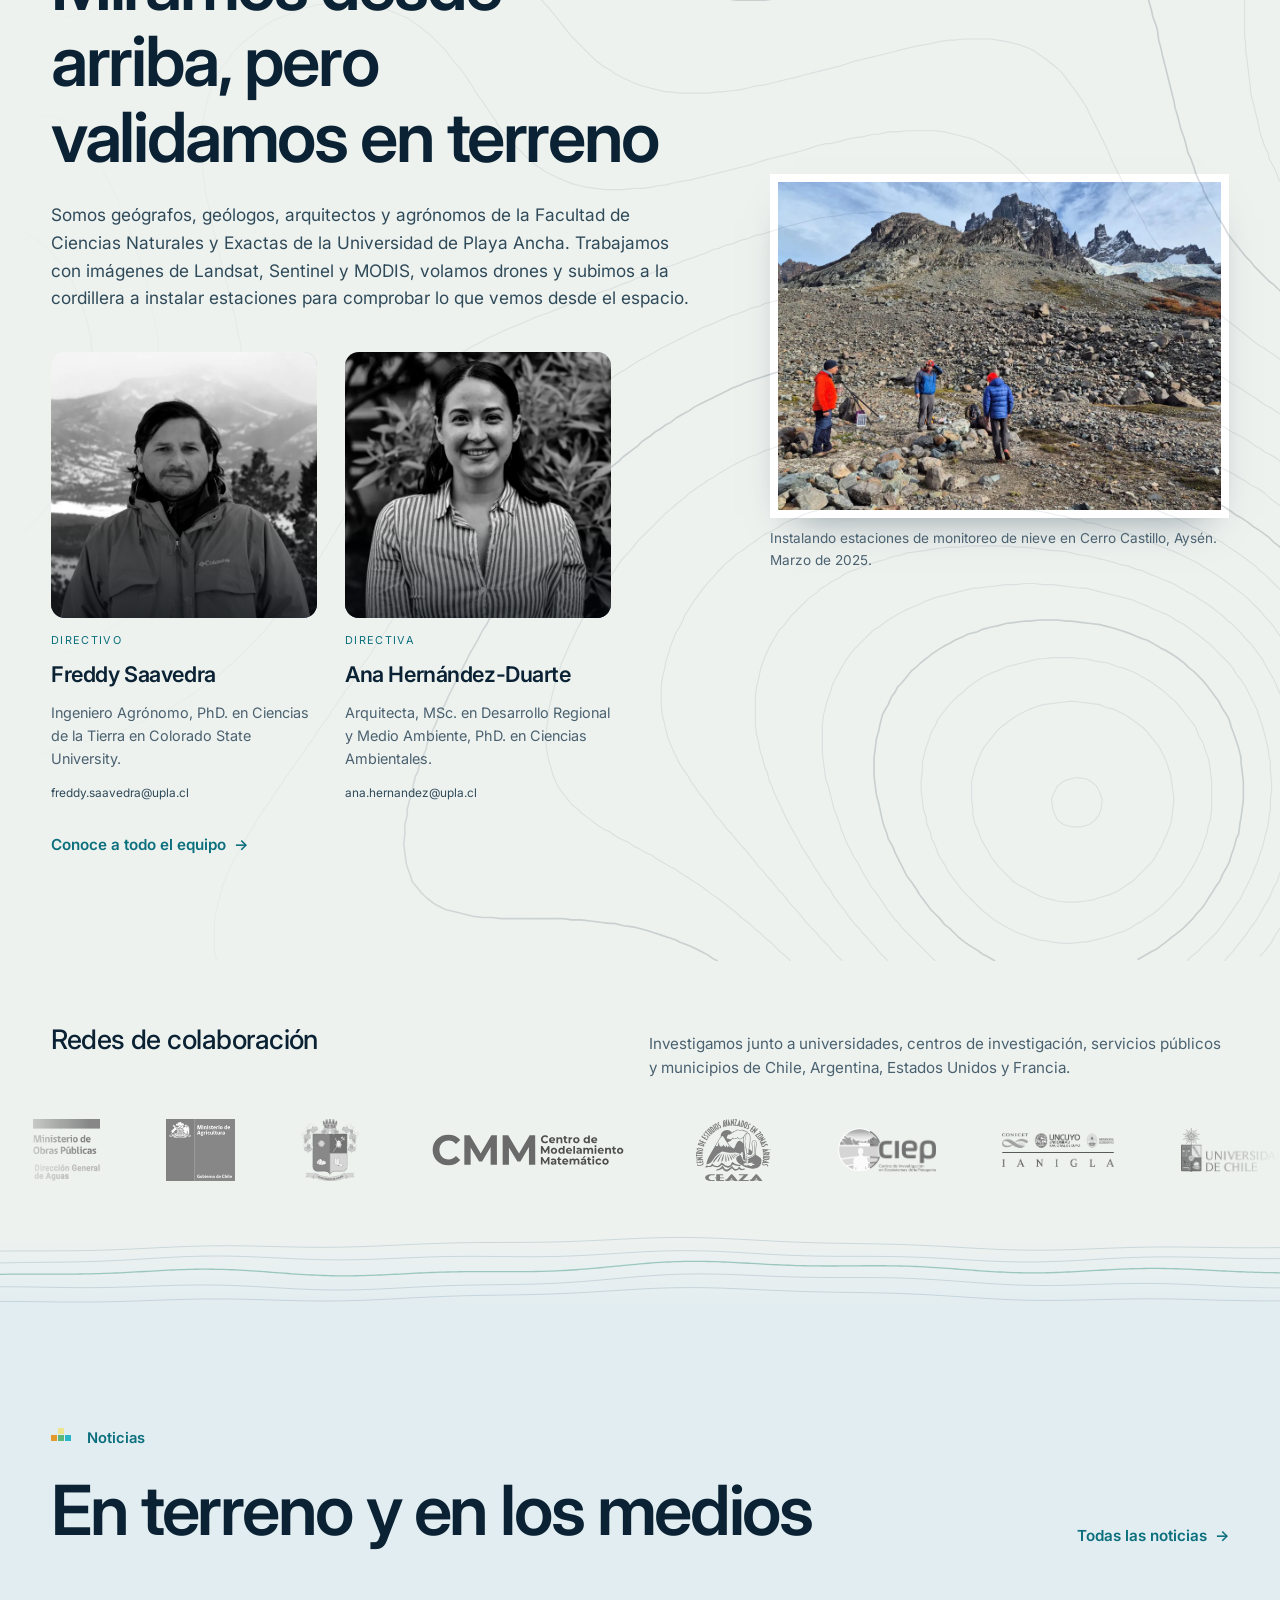
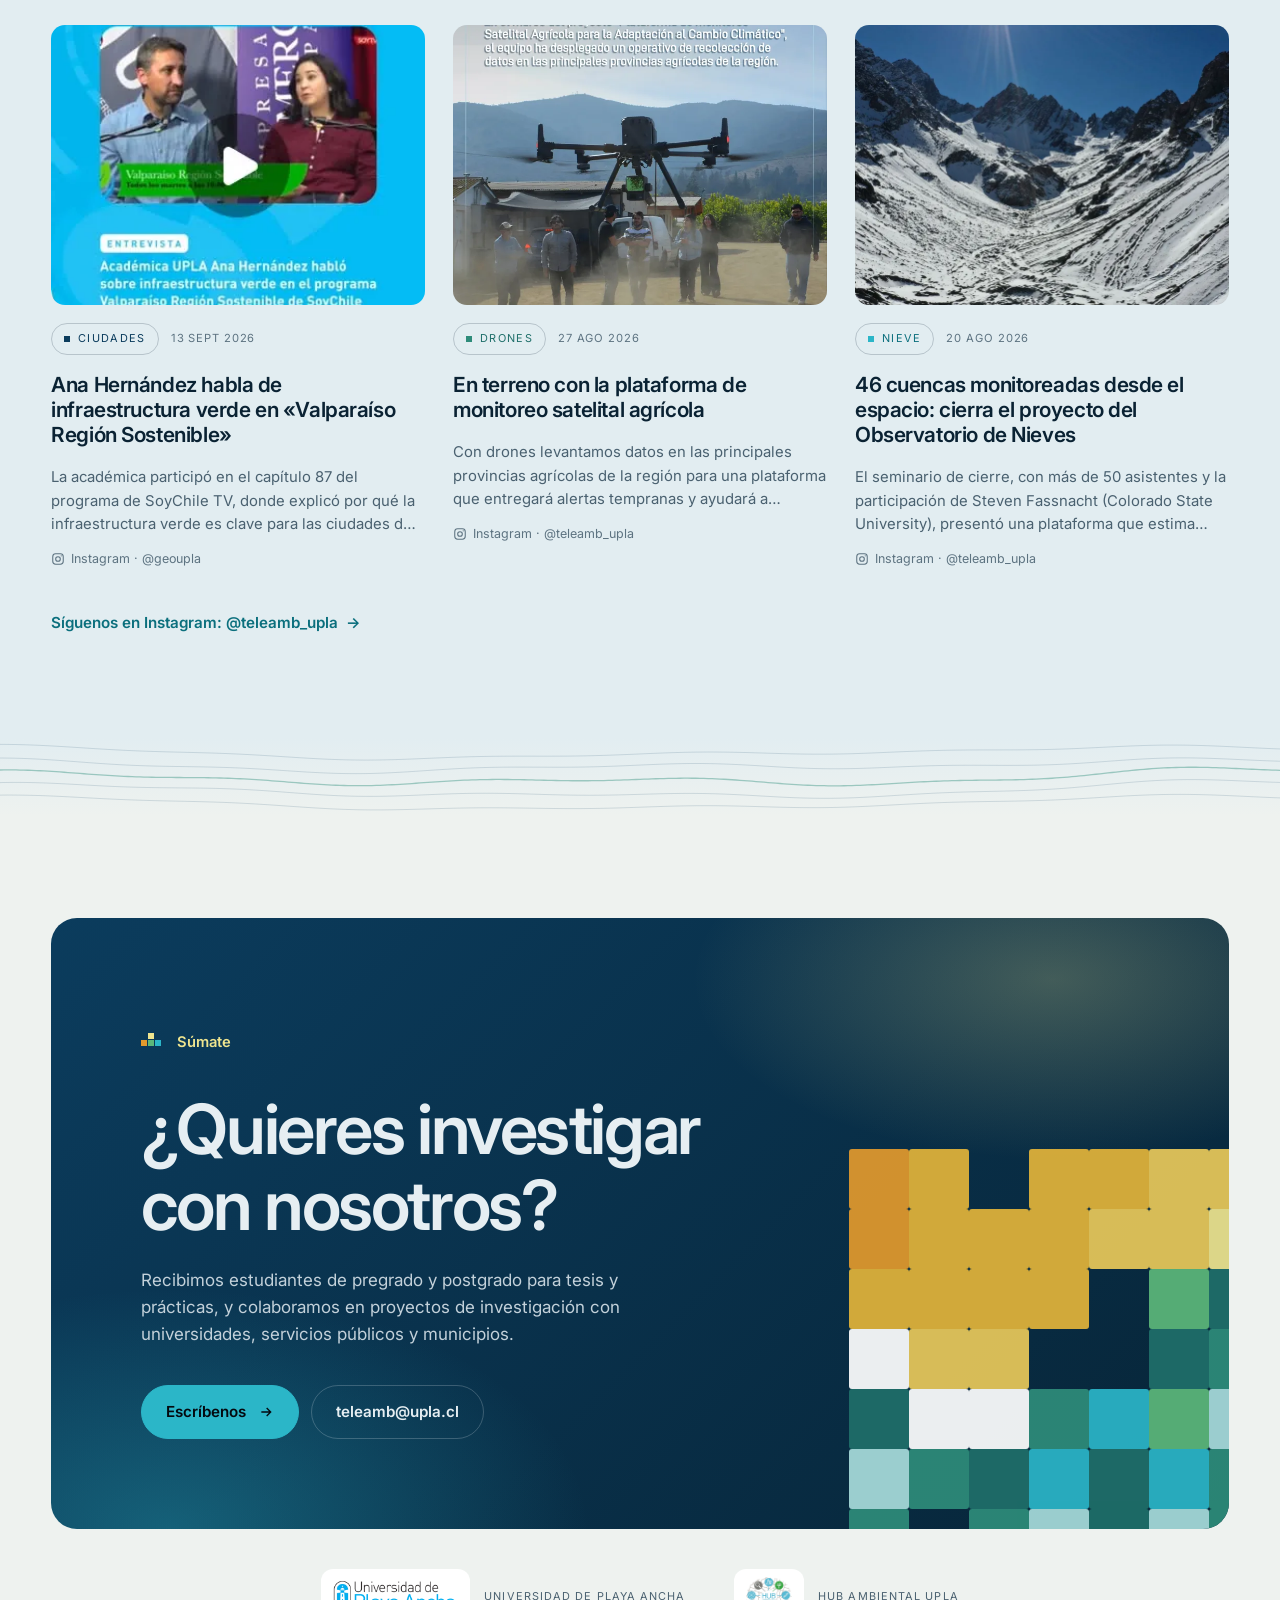
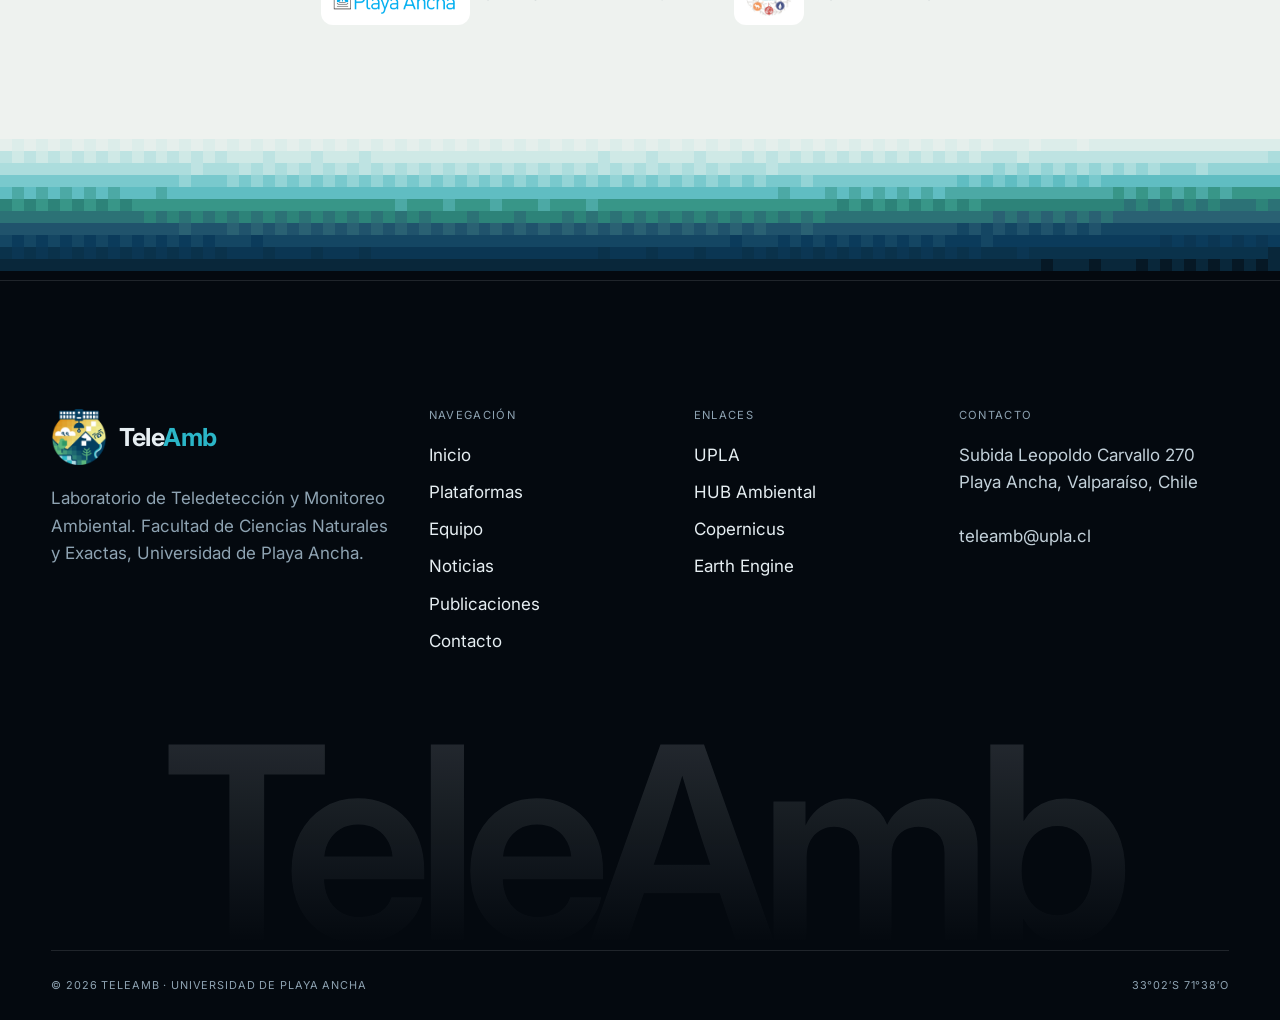
==== commit 666005c8: "Portada con enfoque de laboratorio, datos del paper de nieve 2026, noticias de Instagram, tipografia" ====
--- a/index.html
+++ b/index.html
@@ -15,7 +15,7 @@
   <link rel="apple-touch-icon" href="assets/img/apple-touch-icon.png">
   <link rel="preconnect" href="https://fonts.googleapis.com">
   <link rel="preconnect" href="https://fonts.gstatic.com" crossorigin>
-  <link href="https://fonts.googleapis.com/css2?family=Inter:wght@400;500;600&family=JetBrains+Mono:wght@400;500&family=Space+Grotesk:wght@400;500;600&display=swap" rel="stylesheet">
+  <link href="https://fonts.googleapis.com/css2?family=Inter:wght@400;500;600;700&display=swap" rel="stylesheet">
   <link rel="stylesheet" href="assets/css/styles.css">
   <script async src="https://www.googletagmanager.com/gtag/js?id=G-C6QRCWL86H"></script>
   <script>
@@ -31,15 +31,14 @@
   <header class="site-header">
     <nav class="nav container" aria-label="Principal">
       <a class="brand" href="index.html" aria-label="TeleAmb, inicio">
-        <img src="assets/img/teleamb-icon.png" alt="" width="40" height="40">
+        <img src="assets/img/teleamb-icon.png" alt="" width="56" height="56">
         <span class="brand__text">
           <span class="brand__name">Tele<b>Amb</b></span>
-          <span class="brand__sub">UPLA · Teledetección</span>
         </span>
       </a>
       <ul class="nav__links">
         <li><a href="index.html" aria-current="page">Inicio</a></li>
-        <li><a href="index.html#lineas">Qué hacemos</a></li>
+        <li><a href="index.html#lineas">Investigación</a></li>
         <li><a href="plataformas.html">Plataformas</a></li>
         <li><a href="team.html">Equipo</a></li>
         <li><a href="noticias.html">Noticias</a></li>
@@ -47,7 +46,6 @@
         <li><a href="contact.html">Contacto</a></li>
       </ul>
       <div class="nav__cta">
-        <a class="btn btn--ghost" href="contact.html">Colabora</a>
         <button class="nav-toggle" type="button" aria-label="Abrir menú" aria-expanded="false"><span></span><span></span></button>
       </div>
     </nav>
@@ -63,29 +61,257 @@
           <span class="hero__full">Laboratorio de Teledetección<br>y Monitoreo Ambiental</span>
         </h1>
         <div class="hero__bottom fade-in">
-          <p class="lead">Medimos con satélites y drones cómo cambian la nieve, los bosques y las ciudades de Chile, y entregamos esos datos a quienes toman decisiones.</p>
+          <p class="lead">Estudiamos con satélites, drones y mediciones en terreno cómo cambian la nieve, el agua, los bosques y las ciudades de Chile y los Andes.</p>
           <div class="hero__actions">
-            <a class="btn btn--primary" href="#plataformas">Explora nuestros mapas
+            <a class="btn btn--primary" href="#lineas">Nuestra investigación
               <svg viewBox="0 0 24 24" fill="none" stroke="currentColor" stroke-width="2" aria-hidden="true"><path d="M5 12h14M13 6l6 6-6 6"/></svg>
             </a>
-            <a class="btn btn--ghost" href="contact.html#formulario">Trabajemos juntos</a>
+            <a class="btn btn--ghost" href="publicaciones.html">Publicaciones</a>
           </div>
         </div>
         <ul class="hero__proof fade-in" aria-label="TeleAmb en cifras">
+          <li><b><span data-pubs-count>21</span> publicaciones</b> científicas</li>
           <li><b>26 años</b> de nieve andina analizados</li>
-          <li><b><span data-platforms-count>8</span> visores</b> abiertos y gratuitos</li>
-          <li><b><span data-pubs-count>21</span> publicaciones</b> científicas</li>
-          <li>Con la <b>DGA</b>, <b>ANID FONDEF</b> y municipios</li>
+          <li><b><span data-platforms-count>8</span> visores</b> de datos abiertos</li>
+          <li>Colaboración con <b>Chile, Argentina, EE. UU. y Francia</b></li>
         </ul>
       </div>
     </section>
 
     <div class="seam" data-seam="night paper" aria-hidden="true"></div>
+    <!-- ===================== LÍNEAS DE TRABAJO ===================== -->
+    <section class="section" id="lineas">
+      <div class="container">
+        <div class="section-head">
+          <div>
+            <p class="eyebrow">Líneas de investigación</p>
+            <h2 class="h2" data-reveal>Cinco líneas, un mismo territorio</h2>
+          </div>
+          <a class="link-arrow" href="publicaciones.html">Ver publicaciones</a>
+        </div>
+
+        <div class="lines">
+          <article class="line-card" data-reveal tabindex="0" data-tone="nieve">
+            <div class="line-card__bg" style="background-image:url('assets/img/fondo/nieve.webp')"></div>
+            <span class="line-card__num">Criósfera</span>
+            <h3>Nieve y glaciares</h3>
+            <div class="line-card__use">Para anticipar cuánta agua tendremos en primavera y verano.</div>
+            <p>Cuánto dura la nieve, a qué altura cae y cómo cambian los glaciares, desde Perú hasta la Patagonia.</p>
+          </article>
+
+          <article class="line-card" data-reveal tabindex="0" style="--d:.08s" data-tone="nieve">
+            <div class="line-card__bg" style="background-image:url('assets/img/fondo/cuenca.webp')"></div>
+            <span class="line-card__num">Agua</span>
+            <h3>Cuencas y ríos</h3>
+            <div class="line-card__use">Para gestionar mejor el agua de montaña.</div>
+            <p>Cómo la nieve que se derrite llega a los ríos de Chile central, y qué pasa cuando hay menos.</p>
+          </article>
+
+          <article class="line-card" data-reveal tabindex="0" data-tone="vegetacion">
+            <div class="line-card__bg" style="background-image:url('assets/img/fondo/silvestre.webp')"></div>
+            <span class="line-card__num">Vegetación</span>
+            <h3>Bosques y suelos</h3>
+            <div class="line-card__use">Para saber qué se pierde, qué se recupera y dónde conservar.</div>
+            <p>Mapas de bosque nativo y coberturas de suelo con satélites y vuelos de dron.</p>
+          </article>
+
+          <article class="line-card" data-reveal tabindex="0" style="--d:.08s" data-tone="fuego">
+            <div class="line-card__bg" style="background-image:url('assets/img/noticias/fuente_worldview_nasa.webp')"></div>
+            <span class="line-card__num">Riesgos</span>
+            <h3>Incendios</h3>
+            <div class="line-card__use">Para dimensionar el daño y priorizar la restauración.</div>
+            <p>Qué tan fuerte se quemó cada sector y cómo se recupera el bosque después, en plena sequía.</p>
+          </article>
+
+          <article class="line-card" data-reveal tabindex="0" style="--d:.16s" data-tone="ciudad">
+            <div class="line-card__bg" style="background-image:url('assets/img/fondo/ciudad.webp')"></div>
+            <span class="line-card__num">Ciudades</span>
+            <h3>Ciudades</h3>
+            <div class="line-card__use">Para planificar áreas verdes y enfrentar el calor urbano.</div>
+            <p>Indicadores satelitales de áreas verdes, temperatura y crecimiento para comunas chilenas.</p>
+          </article>
+        </div>
+      </div>
+    </section>
+
+    <div class="seam" data-seam="paper night" aria-hidden="true"></div>
+    <!-- ===================== HALLAZGO ===================== -->
+    <section class="section feature" aria-labelledby="feature-title">
+      <div class="feature__bg" data-parallax style="background-image:url('assets/img/noticias/observatorio_nieves_2024.webp')"></div>
+      <div class="container feature__grid">
+        <div class="feature__body" data-reveal>
+          <p class="eyebrow">Observatorio Satelital de Nieves</p>
+          <h2 class="h2" id="feature-title">Entre 2000 y 2025, los Andes centrales perdieron cerca de 80.000 km² de nieve.</h2>
+          <p>Es casi cinco veces la Región de Valparaíso. Lo medimos con imágenes diarias del satélite MODIS en toda la cordillera, desde Ecuador hasta la Patagonia: la pérdida se concentra entre los 29° y 36° S, justo donde la nieve abastece de agua a Chile central y a Mendoza.</p>
+          <p class="feature__cite">Saavedra et al. (2026). <i>Spatial and temporal variability of snow in the Andes using MODIS snow product 2000–2025</i>. Frontiers in Earth Science.</p>
+          <div class="hero__actions" style="margin-top:32px">
+            <a class="btn btn--primary" href="https://doi.org/10.3389/feart.2026.1564035" target="_blank" rel="noopener">Leer el estudio
+              <svg viewBox="0 0 24 24" fill="none" stroke="currentColor" stroke-width="2" aria-hidden="true"><path d="M5 12h14M13 6l6 6-6 6"/></svg>
+            </a>
+            <a class="btn btn--ghost" href="https://observatorionieves.cl/" target="_blank" rel="noopener">Ver el Observatorio</a>
+          </div>
+        </div>
+        <div class="feature__stats" data-reveal style="--d:.1s">
+          <div class="stat">
+            <div class="stat__value"><span data-count="500">500</span><small>m</small></div>
+            <div class="stat__label">subió la línea de nieve en la vertiente chilena entre 29° y 36° S, comparando 2000–2004 con 2021–2025</div>
+          </div>
+          <div class="stat">
+            <div class="stat__value"><span data-count="35">35</span><small>%</small></div>
+            <div class="stat__label">de las cuencas del Maipo y el Aconcagua (7.910 km²) muestra una caída significativa de la nieve</div>
+          </div>
+          <div class="stat">
+            <div class="stat__value"><span data-count="29">29</span><small>%</small></div>
+            <div class="stat__label">de los datos quedan bajo nubes con nuestros algoritmos, frente al 49 % de las imágenes originales</div>
+          </div>
+        </div>
+      </div>
+    </section>
+
+    <div class="seam" data-seam="night sky" aria-hidden="true"></div>
+    <!-- ===================== PUBLICACIONES ===================== -->
+    <section class="section section--tight section--alt">
+      <div class="container">
+        <div class="section-head">
+          <div>
+            <p class="eyebrow">Publicaciones</p>
+            <h2 class="h2" data-reveal>Nuestra ciencia,<br>en un minuto</h2>
+            <p class="lead">Cada estudio tiene un resumen en lenguaje simple y en audio. Dale play.</p>
+          </div>
+          <a class="link-arrow" href="publicaciones.html">Ver las <span data-pubs-count>21</span></a>
+        </div>
+        <div class="pub-list" data-pubs="3"></div>
+      </div>
+    </section>
+
+    <div class="seam seam--soft" data-seam="sky paper" aria-hidden="true"></div>
+    <!-- ===================== CASOS ===================== -->
+    <section class="section section--tight" id="casos">
+      <div class="container">
+        <div class="section-head">
+          <div>
+            <p class="eyebrow">Proyectos</p>
+            <h2 class="h2" data-reveal>Investigación aplicada al territorio</h2>
+          </div>
+        </div>
+        <div class="cases">
+          <article class="case" data-reveal data-tone="nieve">
+            <span class="case__tag">Agua de montaña</span>
+            <dl>
+              <div><dt>Pregunta</dt><dd>¿Cuánta nieve hay en la alta cordillera, donde casi no hay estaciones de medición?</dd></div>
+              <div><dt>Enfoque</dt><dd>Mapas diarios de nieve para todo Chile y 26 años de tendencias por cuenca, validados con estaciones en terreno.</dd></div>
+              <div><dt>Con</dt><dd>Dirección General de Aguas · ANID FONDEF</dd></div>
+            </dl>
+            <a class="link-arrow" href="https://observatorionieves.cl/" target="_blank" rel="noopener">Observatorio de Nieves</a>
+          </article>
+          <article class="case" data-reveal style="--d:.08s" data-tone="fuego">
+            <span class="case__tag">Incendios</span>
+            <dl>
+              <div><dt>Pregunta</dt><dd>¿Dónde y con qué severidad se quemó Viña del Mar en el incendio de febrero de 2024?</dd></div>
+              <div><dt>Enfoque</dt><dd>Índices espectrales antes y después del fuego, publicados en un mapa abierto con comparador.</dd></div>
+              <div><dt>Para</dt><dd>Municipios, equipos técnicos y vecinos</dd></div>
+            </dl>
+            <a class="link-arrow" href="https://ee-javiermedinamen.projects.earthengine.app/view/visualizador---incendio-2024" target="_blank" rel="noopener">Ver el mapa del incendio</a>
+          </article>
+          <article class="case" data-reveal style="--d:.16s" data-tone="ciudad">
+            <span class="case__tag">Ciudades</span>
+            <dl>
+              <div><dt>Pregunta</dt><dd>¿Cómo cambian las áreas verdes, el calor y el crecimiento urbano en Quilpué?</dd></div>
+              <div><dt>Enfoque</dt><dd>Indicadores satelitales que se actualizan, reunidos en la plataforma GENIUS.</dd></div>
+              <div><dt>Con</dt><dd>Municipalidad de Quilpué · GORE Valparaíso · U. de Chile</dd></div>
+            </dl>
+            <a class="link-arrow" href="https://plataformagenius.cl/" target="_blank" rel="noopener">Plataforma GENIUS</a>
+          </article>
+        </div>
+      </div>
+    </section>
+
+    <div class="seam" data-seam="paper night" aria-hidden="true"></div>
+    <!-- ===================== LABORATORIO ESPECTRAL ===================== -->
+    <section class="section section--tight theme-dark" id="laboratorio">
+      <div class="container">
+        <div class="section-head">
+          <div>
+            <p class="eyebrow">Pruébalo tú</p>
+            <h2 class="h2" data-reveal>Lee una imagen satelital<br>como lo hacemos nosotros</h2>
+            <p class="lead" data-reveal>Arrastra la barra. A la izquierda, la imagen como llega del satélite; a la derecha, lo que obtenemos al procesarla.</p>
+          </div>
+        </div>
+
+        <div class="spectral" data-spectral data-src="assets/img/fondo/satelital.webp">
+          <div class="spectral__panel" data-reveal>
+            <div class="spectral__modes" role="group" aria-label="Tipo de procesamiento">
+              <button class="mode-btn" type="button" data-mode="clasificacion" aria-pressed="true">
+                <div><strong>Coberturas</strong><span>Agua, suelo, vegetación</span></div><i></i>
+              </button>
+              <button class="mode-btn" type="button" data-mode="nieve" aria-pressed="false">
+                <div><strong>Nieve</strong><span>Dónde hay nieve</span></div><i></i>
+              </button>
+              <button class="mode-btn" type="button" data-mode="vigor" aria-pressed="false">
+                <div><strong>Vegetación</strong><span>Qué tan verde está</span></div><i></i>
+              </button>
+              <button class="mode-btn" type="button" data-mode="bordes" aria-pressed="false">
+                <div><strong>Bordes</strong><span>Caminos, ríos y límites</span></div><i></i>
+              </button>
+            </div>
+            <div class="legend" data-legend aria-live="polite"></div>
+            <p class="spectral__note">La vegetación se ve roja porque refleja mucha luz infrarroja, invisible para nuestros ojos. Es una demostración simplificada.</p>
+          </div>
+
+          <div class="spectral__view" data-reveal data-cursor tabindex="0" role="slider" aria-label="Comparador: original y procesada" aria-valuemin="0" aria-valuemax="100" aria-valuenow="50">
+            <canvas data-layer="base" aria-hidden="true"></canvas>
+            <canvas data-layer="top" class="layer-top" aria-hidden="true"></canvas>
+            <div class="spectral__handle" aria-hidden="true"></div>
+            <div class="spectral__labels" aria-hidden="true">
+              <span class="tag">Original<span class="hide-sm"> · falso color</span></span>
+              <span class="tag" data-mode-label>Clasificación de coberturas</span>
+            </div>
+            <div class="spectral__crosshair" aria-hidden="true"><span class="tag" data-coords>PX 0000 · 0000</span></div>
+          </div>
+        </div>
+      </div>
+    </section>
+
+    <div class="seam" data-seam="night sky" aria-hidden="true"></div>
+    <!-- ===================== PLATAFORMAS ===================== -->
+    <section class="section platforms-section" id="plataformas">
+      <div class="container">
+        <div class="section-head">
+          <div>
+            <p class="eyebrow">Datos abiertos</p>
+            <h2 class="h2" data-reveal>Nuestros mapas,<br>libres para cualquiera</h2>
+            <p class="lead">No necesitas cuenta ni saber de teledetección: entra, elige un lugar y mira.</p>
+          </div>
+          <a class="link-arrow" href="plataformas.html">Ver los <span data-platforms-count>8</span></a>
+        </div>
+        <div class="showcase" data-platforms="showcase" data-reveal></div>
+      </div>
+    </section>
+
+    <div class="seam seam--soft" data-seam="sky paper" aria-hidden="true"></div>
+    <!-- ===================== QUIÉNES SOMOS ===================== -->
+    <section class="section section--tight" id="nosotros">
+      <div class="grid-lines" aria-hidden="true"></div>
+      <div class="container about-grid">
+        <div>
+          <p class="eyebrow">Quiénes somos</p>
+          <h2 class="h2" data-reveal>Miramos desde arriba, pero validamos en terreno</h2>
+          <p class="about-grid__text">Somos geógrafos, geólogos, arquitectos y agrónomos de la Facultad de Ciencias Naturales y Exactas de la Universidad de Playa Ancha. Trabajamos con imágenes de Landsat, Sentinel y MODIS, volamos drones y subimos a la cordillera a instalar estaciones para comprobar lo que vemos desde el espacio.</p>
+          <div class="team-grid team-grid--2" data-team="direccion"></div>
+          <a class="link-arrow" href="team.html">Conoce a todo el equipo</a>
+        </div>
+        <figure class="field-photo" data-reveal>
+          <img src="assets/img/noticias/cerro_castillo.webp" alt="Integrantes del laboratorio instalando equipos de monitoreo en un campo de rocas bajo el Cerro Castillo" loading="lazy" decoding="async">
+          <figcaption>Instalando estaciones de monitoreo de nieve en Cerro Castillo, Aysén. Marzo de 2025.</figcaption>
+        </figure>
+      </div>
+    </section>
+
     <!-- ===================== COLABORADORES ===================== -->
     <section class="allies" aria-labelledby="allies-title">
       <div class="container allies__head">
-        <h2 class="allies__title" id="allies-title">Colaboramos con</h2>
-        <p>Servicios públicos, municipios, centros de investigación y universidades de Chile, Argentina, Estados Unidos y Francia.</p>
+        <h2 class="allies__title" id="allies-title">Redes de colaboración</h2>
+        <p>Investigamos junto a universidades, centros de investigación, servicios públicos y municipios de Chile, Argentina, Estados Unidos y Francia.</p>
       </div>
       <div class="allies__viewport">
         <ul class="allies__track" data-allies>
@@ -108,248 +334,9 @@
       </div>
     </section>
 
-    <!-- ===================== PARA QUIÉN ===================== -->
-    <section class="section section--tight" id="para-quien">
-      <div class="container">
-        <div class="section-head">
-          <div>
-            <p class="eyebrow">Empieza por aquí</p>
-            <h2 class="h2" data-reveal>¿Qué te trae por aquí?</h2>
-          </div>
-        </div>
-        <div class="paths">
-          <article class="path" data-reveal>
-            <span class="path__who">Curiosidad</span>
-            <h3>Quiero saber qué está pasando con la nieve, los bosques o mi ciudad.</h3>
-            <ul>
-              <li><a class="link-arrow" href="#plataformas">Abre un mapa en línea</a></li>
-              <li><a class="link-arrow" href="publicaciones.html">Escucha un estudio en 1 minuto</a></li>
-            </ul>
-          </article>
-          <article class="path" data-reveal style="--d:.06s">
-            <span class="path__who">Municipios y servicios</span>
-            <h3>Necesito datos confiables para decidir sobre mi territorio.</h3>
-            <ul>
-              <li><a class="link-arrow" href="#casos">Mira proyectos en uso</a></li>
-              <li><a class="link-arrow" href="contact.html#formulario">Agenda una reunión</a></li>
-            </ul>
-          </article>
-          <article class="path" data-reveal style="--d:.12s">
-            <span class="path__who">Investigación y estudiantes</span>
-            <h3>Busco datos, publicaciones o un lugar para mi tesis.</h3>
-            <ul>
-              <li><a class="link-arrow" href="https://doi.org/10.5281/zenodo.21577171" target="_blank" rel="noopener">Descarga datos de nieve</a></li>
-              <li><a class="link-arrow" href="team.html">Tesis y prácticas</a></li>
-            </ul>
-          </article>
-          <article class="path" data-reveal style="--d:.18s">
-            <span class="path__who">Prensa</span>
-            <h3>Necesito una fuente experta o imágenes para una nota.</h3>
-            <ul>
-              <li><a class="link-arrow" href="contact.html#prensa">Recursos para medios</a></li>
-              <li><a class="link-arrow" href="mailto:teleamb@upla.cl?subject=Prensa%20-%20solicitud%20de%20entrevista">Pide una entrevista</a></li>
-            </ul>
-          </article>
-        </div>
-      </div>
-    </section>
-
-    <div class="seam" data-seam="paper night" aria-hidden="true"></div>
-    <!-- ===================== HALLAZGO ===================== -->
-    <section class="section feature" aria-labelledby="feature-title">
-      <div class="feature__bg" data-parallax style="background-image:url('assets/img/noticias/observatorio_nieves_2024.webp')"></div>
-      <div class="container feature__grid">
-        <div class="feature__body" data-reveal>
-          <p class="eyebrow">Observatorio Satelital de Nieves</p>
-          <h2 class="h2" id="feature-title">Los Andes centrales perdieron cerca de 80.000 km² de nieve desde el año 2000.</h2>
-          <p>Es casi cinco veces la Región de Valparaíso. Lo medimos con 26 años de imágenes satelitales, y lo seguimos a diario junto a la Dirección General de Aguas para saber cuánta agua llegará a Chile central.</p>
-          <div class="hero__actions" style="margin-top:32px">
-            <a class="btn btn--primary" href="https://observatorionieves.cl/" target="_blank" rel="noopener">Ver la nieve de hoy
-              <svg viewBox="0 0 24 24" fill="none" stroke="currentColor" stroke-width="2" aria-hidden="true"><path d="M5 12h14M13 6l6 6-6 6"/></svg>
-            </a>
-            <a class="btn btn--ghost" href="https://doi.org/10.3389/feart.2026.1564035" target="_blank" rel="noopener">Leer el estudio</a>
-          </div>
-        </div>
-        <div class="feature__stats" data-reveal style="--d:.1s">
-          <div class="stat">
-            <div class="stat__value"><span data-count="500">500</span><small>m</small></div>
-            <div class="stat__label">ha subido la línea de nieve en algunos sectores entre los 29° y 36° S</div>
-          </div>
-          <div class="stat">
-            <div class="stat__value"><span data-count="81">81</span></div>
-            <div class="stat__label">estaciones de nieve revisadas, con datos abiertos</div>
-          </div>
-          <div class="stat">
-            <div class="stat__value"><span data-count="42">42</span><small>%</small></div>
-            <div class="stat__label">menos superficie nevada en verano hacia 2050 en el Aconcagua y el Maipo, si sigue la tendencia</div>
-          </div>
-        </div>
-      </div>
-    </section>
-
-    <div class="seam" data-seam="night paper" aria-hidden="true"></div>
-    <!-- ===================== LÍNEAS DE TRABAJO ===================== -->
-    <section class="section" id="lineas">
-      <div class="container">
-        <div class="section-head">
-          <div>
-            <p class="eyebrow">Qué hacemos</p>
-            <h2 class="h2" data-reveal>Cinco temas, un mismo territorio</h2>
-          </div>
-          <a class="link-arrow" href="publicaciones.html">Ver publicaciones</a>
-        </div>
-
-        <div class="lines">
-          <article class="line-card" data-reveal tabindex="0" data-tone="nieve">
-            <div class="line-card__bg" style="background-image:url('assets/img/fondo/nieve.webp')"></div>
-            <span class="line-card__num">Criósfera</span>
-            <h3>Nieve y glaciares</h3>
-            <div class="line-card__use">Para anticipar cuánta agua tendremos en primavera y verano.</div>
-            <p>Cuánto dura la nieve, a qué altura cae y cómo cambian los glaciares, desde Perú hasta la Patagonia.</p>
-          </article>
-
-          <article class="line-card" data-reveal tabindex="0" style="--d:.08s" data-tone="nieve">
-            <div class="line-card__bg" style="background-image:url('assets/img/fondo/cuenca.webp')"></div>
-            <span class="line-card__num">Agua</span>
-            <h3>Cuencas y ríos</h3>
-            <div class="line-card__use">Para gestionar mejor el agua de montaña.</div>
-            <p>Cómo la nieve que se derrite llega a los ríos de Chile central, y qué pasa cuando hay menos.</p>
-          </article>
-
-          <article class="line-card" data-reveal tabindex="0" data-tone="vegetacion">
-            <div class="line-card__bg" style="background-image:url('assets/img/fondo/silvestre.webp')"></div>
-            <span class="line-card__num">Vegetación</span>
-            <h3>Bosques y suelos</h3>
-            <div class="line-card__use">Para saber qué se pierde, qué se recupera y dónde conservar.</div>
-            <p>Mapas de bosque nativo y coberturas de suelo con satélites y vuelos de dron.</p>
-          </article>
-
-          <article class="line-card" data-reveal tabindex="0" style="--d:.08s" data-tone="fuego">
-            <div class="line-card__bg" style="background-image:url('assets/img/noticias/fuente_worldview_nasa.webp')"></div>
-            <span class="line-card__num">Riesgos</span>
-            <h3>Incendios</h3>
-            <div class="line-card__use">Para dimensionar el daño y priorizar la restauración.</div>
-            <p>Qué tan fuerte se quemó cada sector y cómo se recupera el bosque después, en plena sequía.</p>
-          </article>
-
-          <article class="line-card" data-reveal tabindex="0" style="--d:.16s" data-tone="ciudad">
-            <div class="line-card__bg" style="background-image:url('assets/img/fondo/ciudad.webp')"></div>
-            <span class="line-card__num">Ciudades</span>
-            <h3>Ciudades</h3>
-            <div class="line-card__use">Para planificar áreas verdes y enfrentar el calor urbano.</div>
-            <p>Indicadores satelitales de áreas verdes, temperatura y crecimiento para comunas chilenas.</p>
-          </article>
-        </div>
-      </div>
-    </section>
-
     <div class="seam seam--soft" data-seam="paper sky" aria-hidden="true"></div>
-    <!-- ===================== CASOS ===================== -->
-    <section class="section section--tight section--alt" id="casos">
-      <div class="container">
-        <div class="section-head">
-          <div>
-            <p class="eyebrow">Casos aplicados</p>
-            <h2 class="h2" data-reveal>Proyectos que ya se usan</h2>
-          </div>
-        </div>
-        <div class="cases">
-          <article class="case" data-reveal data-tone="nieve">
-            <span class="case__tag">Agua de montaña</span>
-            <dl>
-              <div><dt>El problema</dt><dd>Chile central depende del agua de la nieve, pero en la alta cordillera casi no hay estaciones.</dd></div>
-              <div><dt>Qué hicimos</dt><dd>Mapas diarios de nieve para todo Chile y 26 años de tendencias por cuenca.</dd></div>
-              <div><dt>Con quién</dt><dd>Dirección General de Aguas · ANID FONDEF</dd></div>
-            </dl>
-            <a class="link-arrow" href="https://observatorionieves.cl/" target="_blank" rel="noopener">Observatorio de Nieves</a>
-          </article>
-          <article class="case" data-reveal style="--d:.08s" data-tone="fuego">
-            <span class="case__tag">Incendios</span>
-            <dl>
-              <div><dt>El problema</dt><dd>Tras el incendio de febrero de 2024 en Viña del Mar, había que saber dónde y con qué fuerza se quemó.</dd></div>
-              <div><dt>Qué hicimos</dt><dd>Un mapa público de severidad, con comparador antes y después.</dd></div>
-              <div><dt>Para quién</dt><dd>Municipios, equipos técnicos y vecinos</dd></div>
-            </dl>
-            <a class="link-arrow" href="https://ee-javiermedinamen.projects.earthengine.app/view/visualizador---incendio-2024" target="_blank" rel="noopener">Ver el mapa del incendio</a>
-          </article>
-          <article class="case" data-reveal style="--d:.16s" data-tone="ciudad">
-            <span class="case__tag">Ciudades</span>
-            <dl>
-              <div><dt>El problema</dt><dd>Quilpué necesitaba datos para planificar áreas verdes, calor y crecimiento urbano.</dd></div>
-              <div><dt>Qué hicimos</dt><dd>La plataforma GENIUS, con indicadores satelitales que se actualizan.</dd></div>
-              <div><dt>Con quién</dt><dd>Municipalidad de Quilpué · GORE Valparaíso · U. de Chile</dd></div>
-            </dl>
-            <a class="link-arrow" href="https://plataformagenius.cl/" target="_blank" rel="noopener">Plataforma GENIUS</a>
-          </article>
-        </div>
-      </div>
-    </section>
-
-    <div class="seam" data-seam="sky night" aria-hidden="true"></div>
-    <!-- ===================== LABORATORIO ESPECTRAL ===================== -->
-    <section class="section section--tight theme-dark" id="laboratorio">
-      <div class="container">
-        <div class="section-head">
-          <div>
-            <p class="eyebrow">Pruébalo tú</p>
-            <h2 class="h2" data-reveal>Lee una imagen satelital<br>como lo hacemos nosotros</h2>
-            <p class="lead" data-reveal>Arrastra la barra. A la izquierda, la imagen como llega del satélite; a la derecha, lo que obtenemos al procesarla.</p>
-          </div>
-        </div>
-
-        <div class="spectral" data-spectral data-src="assets/img/fondo/satelital.webp">
-          <div class="spectral__panel" data-reveal>
-            <div class="spectral__modes" role="group" aria-label="Tipo de procesamiento">
-              <button class="mode-btn" type="button" data-mode="clasificacion" aria-pressed="true">
-                <div><strong>Coberturas</strong><span>Agua, suelo, vegetación</span></div><i></i>
-              </button>
-              <button class="mode-btn" type="button" data-mode="nieve" aria-pressed="false">
-                <div><strong>Nieve</strong><span>Dónde hay nieve</span></div><i></i>
-              </button>
-              <button class="mode-btn" type="button" data-mode="vigor" aria-pressed="false">
-                <div><strong>Vegetación</strong><span>Qué tan verde está</span></div><i></i>
-              </button>
-              <button class="mode-btn" type="button" data-mode="bordes" aria-pressed="false">
-                <div><strong>Bordes</strong><span>Caminos, ríos y límites</span></div><i></i>
-              </button>
-            </div>
-            <div class="legend" data-legend aria-live="polite"></div>
-            <p class="spectral__note">La vegetación se ve roja porque refleja mucha luz infrarroja, invisible para nuestros ojos. Es una demostración simplificada.</p>
-          </div>
-
-          <div class="spectral__view" data-reveal data-cursor tabindex="0" role="slider" aria-label="Comparador: original y procesada" aria-valuemin="0" aria-valuemax="100" aria-valuenow="50">
-            <canvas data-layer="base" aria-hidden="true"></canvas>
-            <canvas data-layer="top" class="layer-top" aria-hidden="true"></canvas>
-            <div class="spectral__handle" aria-hidden="true"></div>
-            <div class="spectral__labels" aria-hidden="true">
-              <span class="tag">Original<span class="hide-sm"> · falso color</span></span>
-              <span class="tag" data-mode-label>Clasificación de coberturas</span>
-            </div>
-            <div class="spectral__crosshair" aria-hidden="true"><span class="tag" data-coords>PX 0000 · 0000</span></div>
-          </div>
-        </div>
-      </div>
-    </section>
-
-    <div class="seam" data-seam="night sky" aria-hidden="true"></div>
-    <!-- ===================== PLATAFORMAS ===================== -->
-    <section class="section platforms-section" id="plataformas">
-      <div class="container">
-        <div class="section-head">
-          <div>
-            <p class="eyebrow">Mapas abiertos</p>
-            <h2 class="h2" data-reveal>Nuestros mapas,<br>libres para cualquiera</h2>
-            <p class="lead">No necesitas cuenta ni saber de teledetección: entra, elige un lugar y mira.</p>
-          </div>
-          <a class="link-arrow" href="plataformas.html">Ver los <span data-platforms-count>8</span></a>
-        </div>
-        <div class="showcase" data-platforms="showcase" data-reveal></div>
-      </div>
-    </section>
-
-    <div class="seam seam--soft" data-seam="sky paper" aria-hidden="true"></div>
     <!-- ===================== NOTICIAS ===================== -->
-    <section class="section section--tight section--paper">
+    <section class="section section--tight section--alt" id="noticias">
       <div class="container">
         <div class="section-head">
           <div>
@@ -359,54 +346,21 @@
           <a class="link-arrow" href="noticias.html">Todas las noticias</a>
         </div>
         <div class="news-grid" data-news="3"></div>
-      </div>
-    </section>
-
-    <div class="seam seam--soft" data-seam="paper sky" aria-hidden="true"></div>
-    <!-- ===================== PUBLICACIONES ===================== -->
-    <section class="section section--tight section--alt">
-      <div class="container">
-        <div class="section-head">
-          <div>
-            <p class="eyebrow">Publicaciones</p>
-            <h2 class="h2" data-reveal>Nuestra ciencia,<br>en un minuto</h2>
-            <p class="lead">Cada estudio tiene un resumen en lenguaje simple y en audio. Dale play.</p>
-          </div>
-          <a class="link-arrow" href="publicaciones.html">Ver las <span data-pubs-count>21</span></a>
-        </div>
-        <div class="pub-list" data-pubs="3"></div>
+        <p class="news-follow"><a class="link-arrow" href="https://www.instagram.com/teleamb_upla/" target="_blank" rel="noopener">Síguenos en Instagram: @teleamb_upla</a></p>
       </div>
     </section>
 
     <div class="seam seam--soft" data-seam="sky paper" aria-hidden="true"></div>
-    <!-- ===================== QUIÉNES SOMOS ===================== -->
-    <section class="section section--tight" id="nosotros">
-      <div class="grid-lines" aria-hidden="true"></div>
-      <div class="container about-grid">
-        <div>
-          <p class="eyebrow">Quiénes somos</p>
-          <h2 class="h2" data-reveal>Miramos desde arriba, pero validamos en terreno</h2>
-          <p class="about-grid__text">Somos geógrafos, geólogos, arquitectos y agrónomos de la Facultad de Ciencias Naturales y Exactas de la Universidad de Playa Ancha. Trabajamos con imágenes de Landsat, Sentinel y MODIS, volamos drones y subimos a la cordillera a instalar estaciones para comprobar lo que vemos desde el espacio.</p>
-          <div class="team-grid team-grid--2" data-team="direccion"></div>
-          <a class="link-arrow" href="team.html">Conoce a todo el equipo</a>
-        </div>
-        <figure class="field-photo" data-reveal>
-          <img src="assets/img/noticias/cerro_castillo.webp" alt="Integrantes del laboratorio instalando equipos de monitoreo en un campo de rocas bajo el Cerro Castillo" loading="lazy" decoding="async">
-          <figcaption>Instalando estaciones de monitoreo de nieve en Cerro Castillo, Aysén. Marzo de 2025.</figcaption>
-        </figure>
-      </div>
-    </section>
-
     <!-- ===================== CTA ===================== -->
     <section class="section section--tight">
       <div class="container">
         <div class="cta" data-reveal>
           <div class="cta__pixels" data-pixels aria-hidden="true"></div>
-          <p class="eyebrow" style="color:var(--sand)">Trabajemos juntos</p>
-          <h2 class="h2">¿Tienes un territorio que analizar?</h2>
-          <p>Cuéntanos el problema y te diremos qué datos existen y qué podemos medir. Trabajamos con municipios, servicios públicos, empresas y universidades.</p>
+          <p class="eyebrow" style="color:var(--sand)">Súmate</p>
+          <h2 class="h2">¿Quieres investigar con nosotros?</h2>
+          <p>Recibimos estudiantes de pregrado y postgrado para tesis y prácticas, y colaboramos en proyectos de investigación con universidades, servicios públicos y municipios.</p>
           <div class="hero__actions">
-            <a class="btn btn--primary" href="contact.html#formulario">Agenda una reunión
+            <a class="btn btn--primary" href="contact.html#formulario">Escríbenos
               <svg viewBox="0 0 24 24" fill="none" stroke="currentColor" stroke-width="2" aria-hidden="true"><path d="M5 12h14M13 6l6 6-6 6"/></svg>
             </a>
             <a class="btn btn--ghost" href="mailto:teleamb@upla.cl">teleamb@upla.cl</a>
@@ -432,8 +386,8 @@
       <div class="footer-grid">
         <div class="footer-about">
           <a class="brand" href="index.html">
-            <img src="assets/img/teleamb-icon.png" alt="" width="40" height="40">
-            <span class="brand__text"><span class="brand__name">Tele<b>Amb</b></span><span class="brand__sub">UPLA · Teledetección</span></span>
+            <img src="assets/img/teleamb-icon.png" alt="" width="56" height="56">
+            <span class="brand__text"><span class="brand__name">Tele<b>Amb</b></span></span>
           </a>
           <p>Laboratorio de Teledetección y Monitoreo Ambiental. Facultad de Ciencias Naturales y Exactas, Universidad de Playa Ancha.</p>
         </div>
--- a/assets/css/styles.css
+++ b/assets/css/styles.css
@@ -35,9 +35,9 @@
   --tag-bg: rgba(255, 255, 255, 0.75);
   --on-accent: var(--night);
 
-  --f-display: "Space Grotesk", system-ui, sans-serif;
-  --f-body: "Inter", system-ui, sans-serif;
-  --f-mono: "JetBrains Mono", ui-monospace, monospace;
+  --f-body: "Inter", system-ui, -apple-system, "Segoe UI", sans-serif;
+  --f-display: var(--f-body);
+  --f-mono: var(--f-body);
 
   --container: 1320px;
   --gutter: clamp(20px, 4vw, 56px);
@@ -118,7 +118,11 @@
 }
 
 .seam--soft {
-  height: 42px;
+  height: clamp(56px, 6vw, 84px);
+}
+
+.seam--soft canvas {
+  image-rendering: auto;
 }
 
 .seam canvas {
@@ -208,8 +212,8 @@
 h3,
 h4 {
   font-family: var(--f-display);
-  font-weight: 500;
-  line-height: 1.05;
+  font-weight: 600;
+  line-height: 1.1;
   letter-spacing: -0.02em;
   margin: 0;
 }
@@ -278,10 +282,8 @@
   padding: 14px 24px;
   border-radius: 999px;
   border: 1px solid var(--line-2);
-  font-family: var(--f-mono);
-  font-size: 0.78rem;
-  letter-spacing: 0.1em;
-  text-transform: uppercase;
+  font-size: 0.95rem;
+  font-weight: 600;
   transition: background 0.3s var(--ease), color 0.3s var(--ease), border-color 0.3s var(--ease), transform 0.3s var(--ease);
   background: transparent;
 }
@@ -327,10 +329,8 @@
   display: inline-flex;
   align-items: center;
   gap: 8px;
-  font-family: var(--f-mono);
-  font-size: 0.75rem;
-  letter-spacing: 0.1em;
-  text-transform: uppercase;
+  font-size: 0.95rem;
+  font-weight: 600;
   color: var(--accent);
 }
 
@@ -350,7 +350,10 @@
   inset: 0 0 auto 0;
   z-index: 100;
   transition: background 0.4s var(--ease), border-color 0.4s var(--ease), transform 0.4s var(--ease);
-  border-bottom: 1px solid transparent;
+  background: rgba(6, 22, 34, 0.72);
+  backdrop-filter: blur(14px) saturate(140%);
+  -webkit-backdrop-filter: blur(14px) saturate(140%);
+  border-bottom: 1px solid var(--line);
 }
 
 .site-header.is-scrolled {
@@ -379,7 +382,7 @@
 }
 
 .brand img {
-  height: 40px;
+  height: 56px;
   width: auto;
 }
 
@@ -391,23 +394,14 @@
 
 .brand__name {
   font-family: var(--f-display);
-  font-weight: 600;
-  font-size: 1.25rem;
+  font-weight: 700;
+  font-size: 1.55rem;
   letter-spacing: -0.02em;
 }
 
 .brand__name b {
   color: var(--accent);
-  font-weight: 600;
-}
-
-.brand__sub {
-  font-family: var(--f-mono);
-  font-size: 0.6rem;
-  letter-spacing: 0.14em;
-  text-transform: uppercase;
-  white-space: nowrap;
-  color: var(--muted);
+  font-weight: 700;
 }
 
 .nav__links {
@@ -1821,6 +1815,24 @@
   -webkit-line-clamp: 3;
   -webkit-box-orient: vertical;
   overflow: hidden;
+}
+
+.news-follow {
+  margin: 40px 0 0;
+}
+
+.news-card__src {
+  display: inline-flex;
+  align-items: center;
+  gap: 6px;
+  margin-top: -6px;
+  font-size: 0.78rem;
+  color: #5d7381;
+}
+
+.news-card__src svg {
+  width: 14px;
+  height: 14px;
 }
 
 .news-grid--featured .news-card:first-child {
@@ -2657,6 +2669,24 @@
   background: linear-gradient(180deg, rgba(4, 9, 15, 0.6), var(--bg));
 }
 
+.page-hero--vivid .page-hero__bg {
+  opacity: 0.8;
+}
+
+.page-hero--vivid::before {
+  background: linear-gradient(90deg, rgba(4, 9, 15, 0.82) 0%, rgba(4, 9, 15, 0.45) 55%, rgba(4, 9, 15, 0.15) 100%),
+    linear-gradient(180deg, transparent 60%, var(--bg));
+}
+
+.page-hero__credit {
+  position: absolute;
+  right: var(--gutter);
+  bottom: 14px;
+  margin: 0;
+  font-size: 0.72rem;
+  color: rgba(230, 238, 242, 0.7);
+}
+
 .page-hero .display {
   font-size: clamp(3rem, 9vw, 8rem);
 }
@@ -3599,6 +3629,14 @@
   font-size: 1.08rem;
 }
 
+.feature__body .feature__cite {
+  margin-top: 18px;
+  padding-left: 14px;
+  border-left: 2px solid var(--cyan);
+  font-size: 0.86rem;
+  color: var(--muted);
+}
+
 .feature__stats {
   grid-template-columns: 1fr;
 }
@@ -3751,7 +3789,8 @@
 }
 
 .hero__name .hero__tele {
-  background-image: linear-gradient(180deg, #efe58f 15%, #e3b43a 90%);
+  background: none;
+  color: #fff;
 }
 
 .hero__name b {
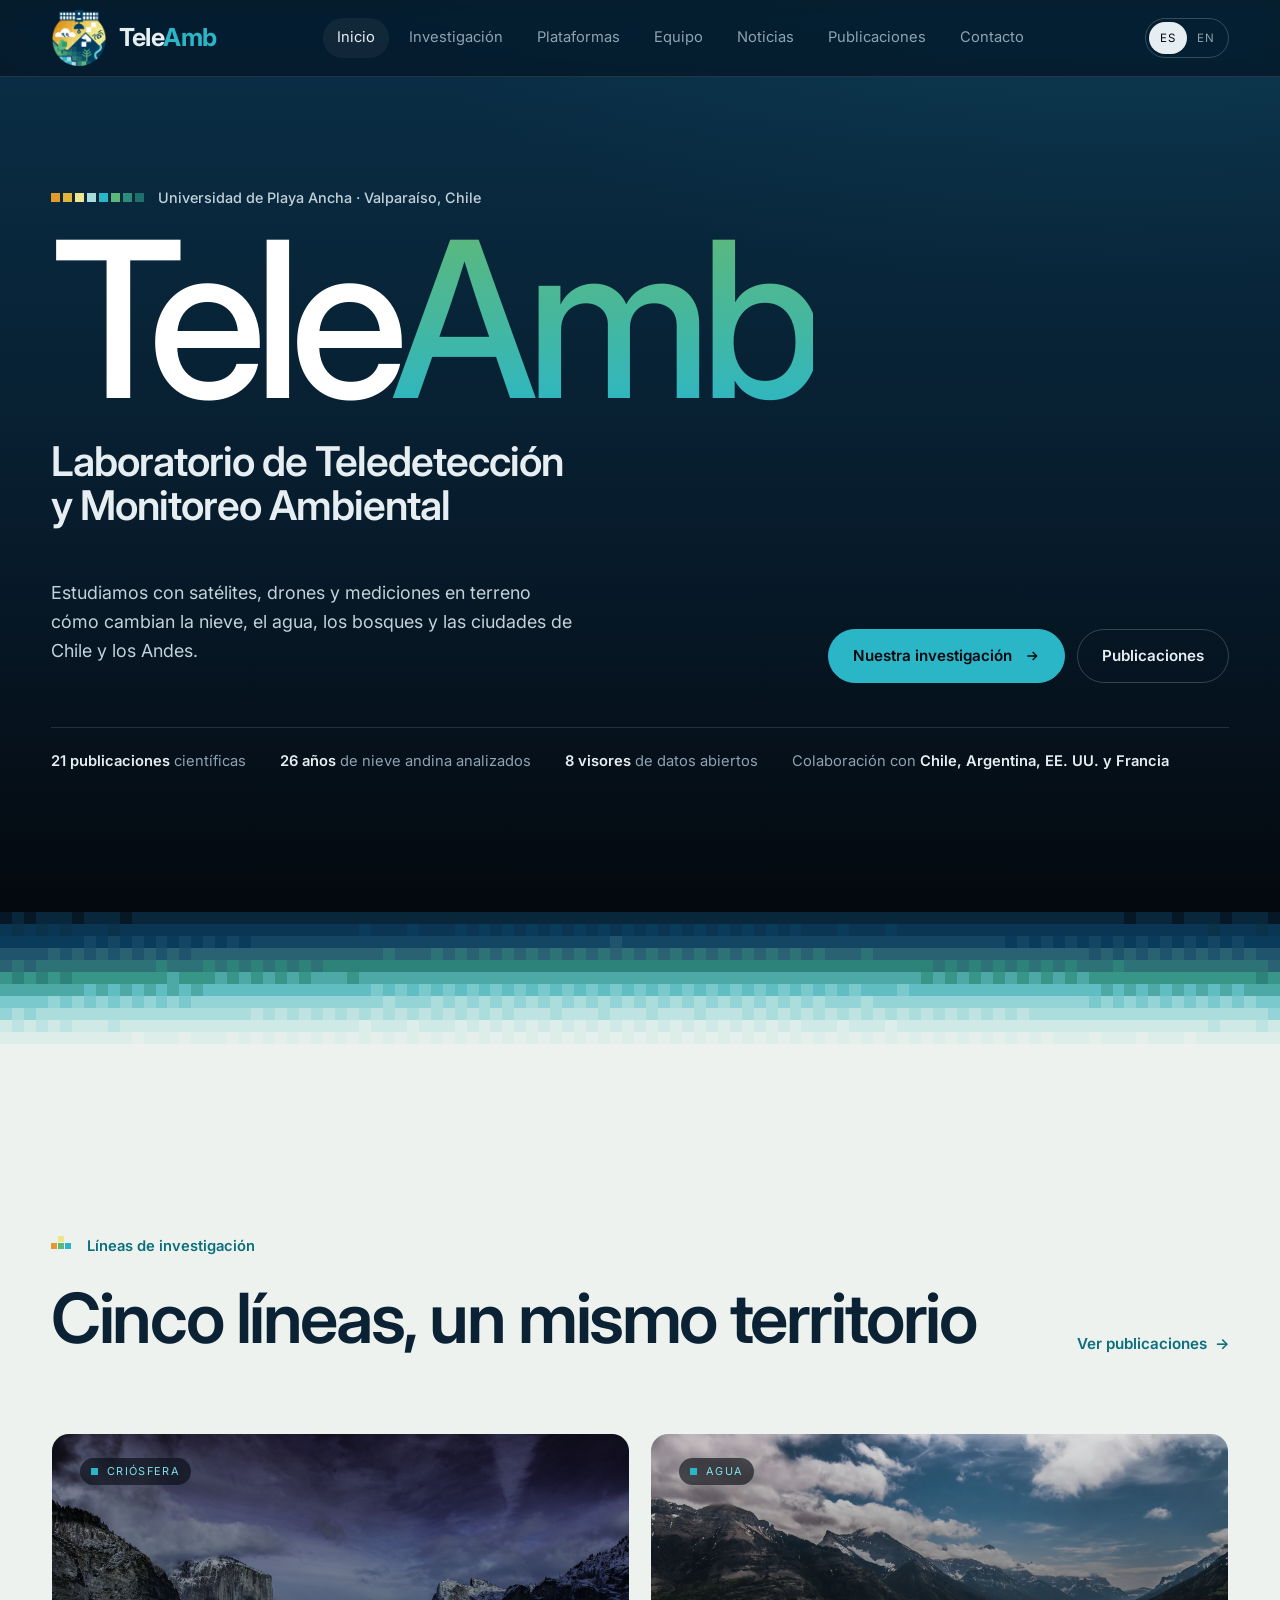
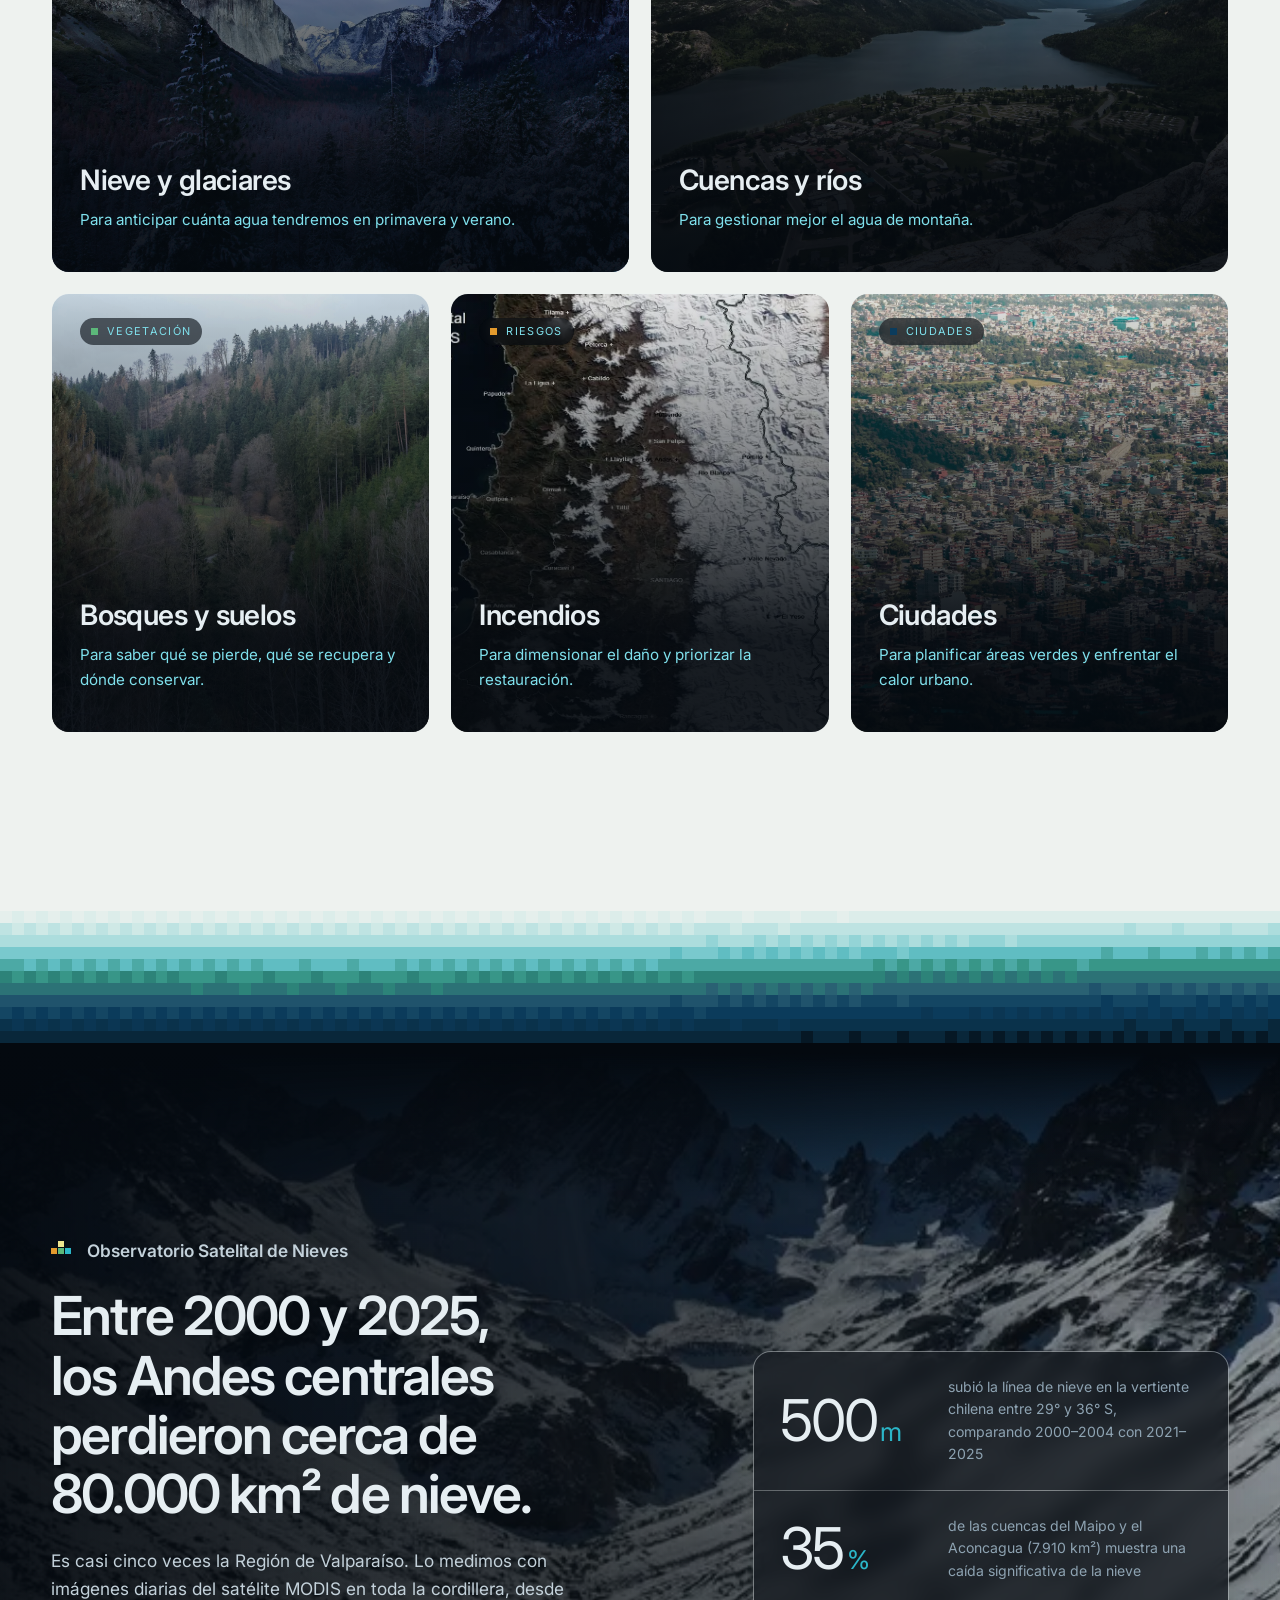
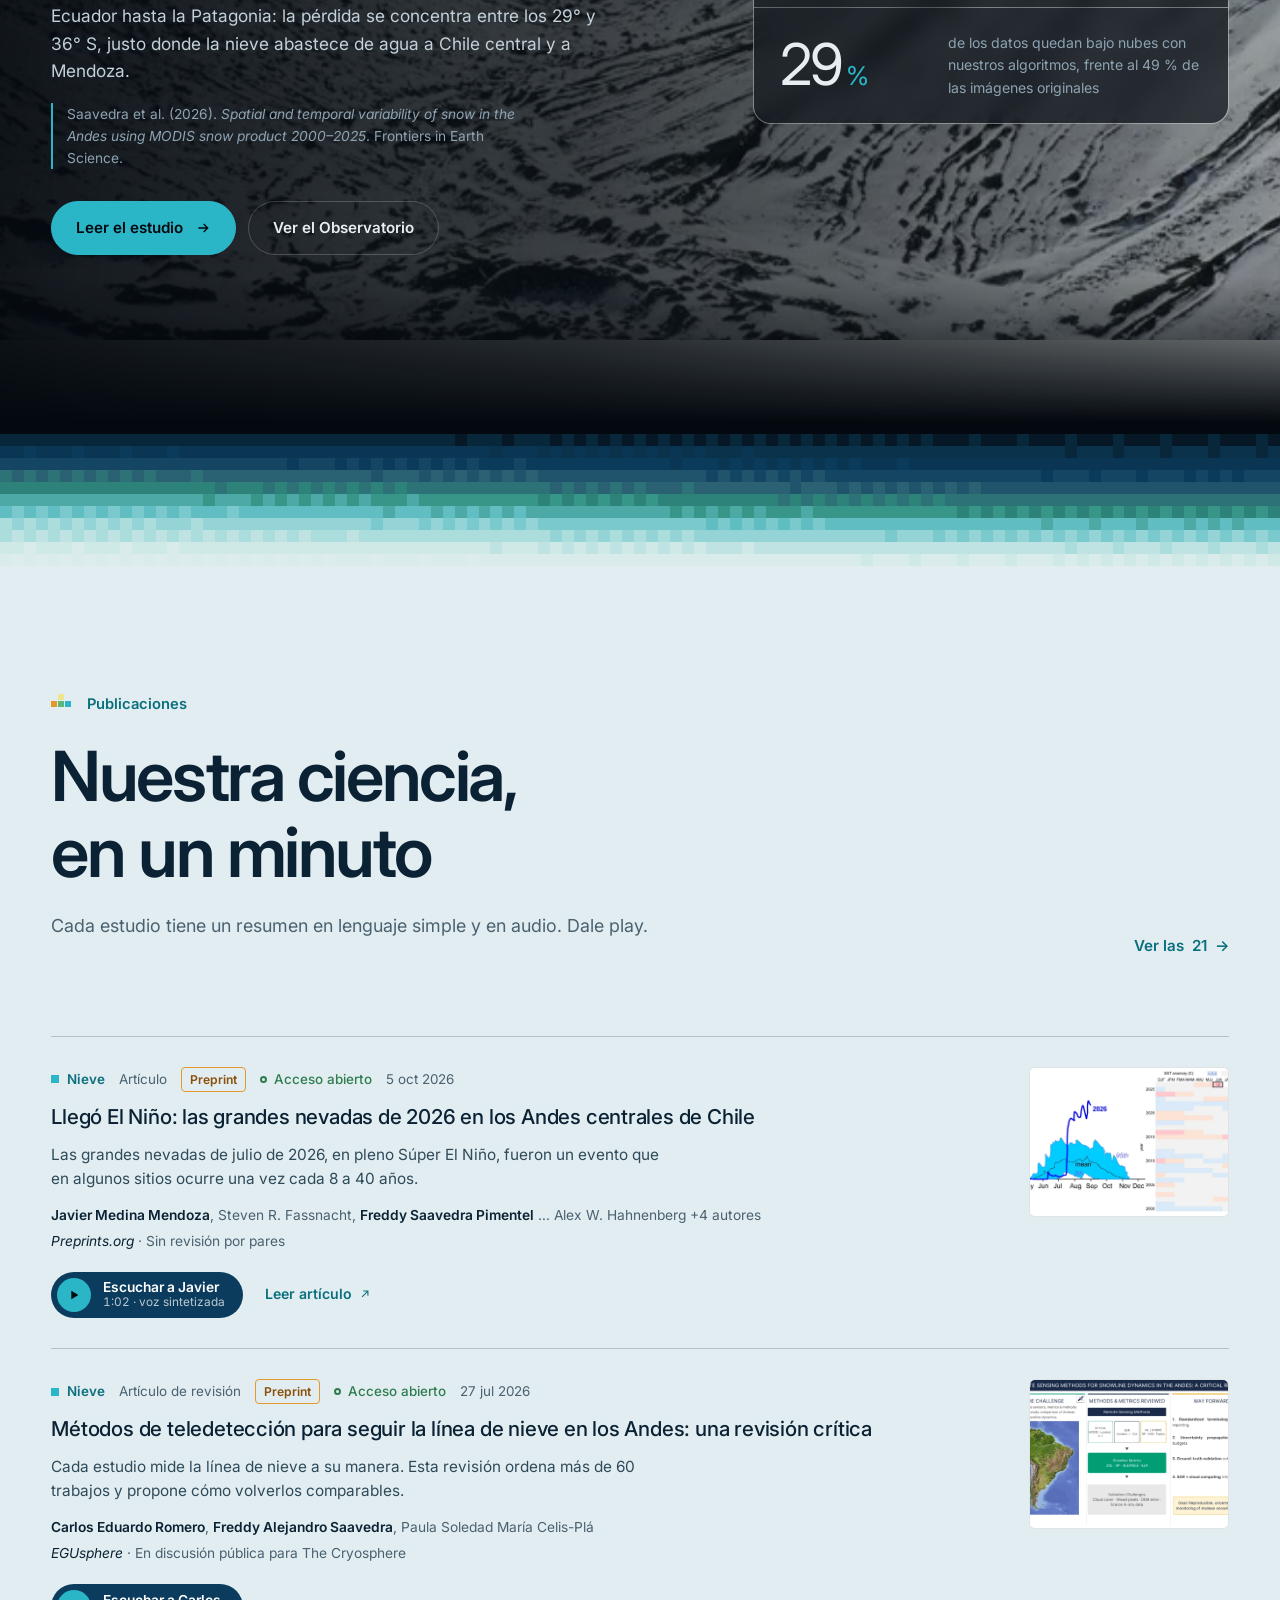
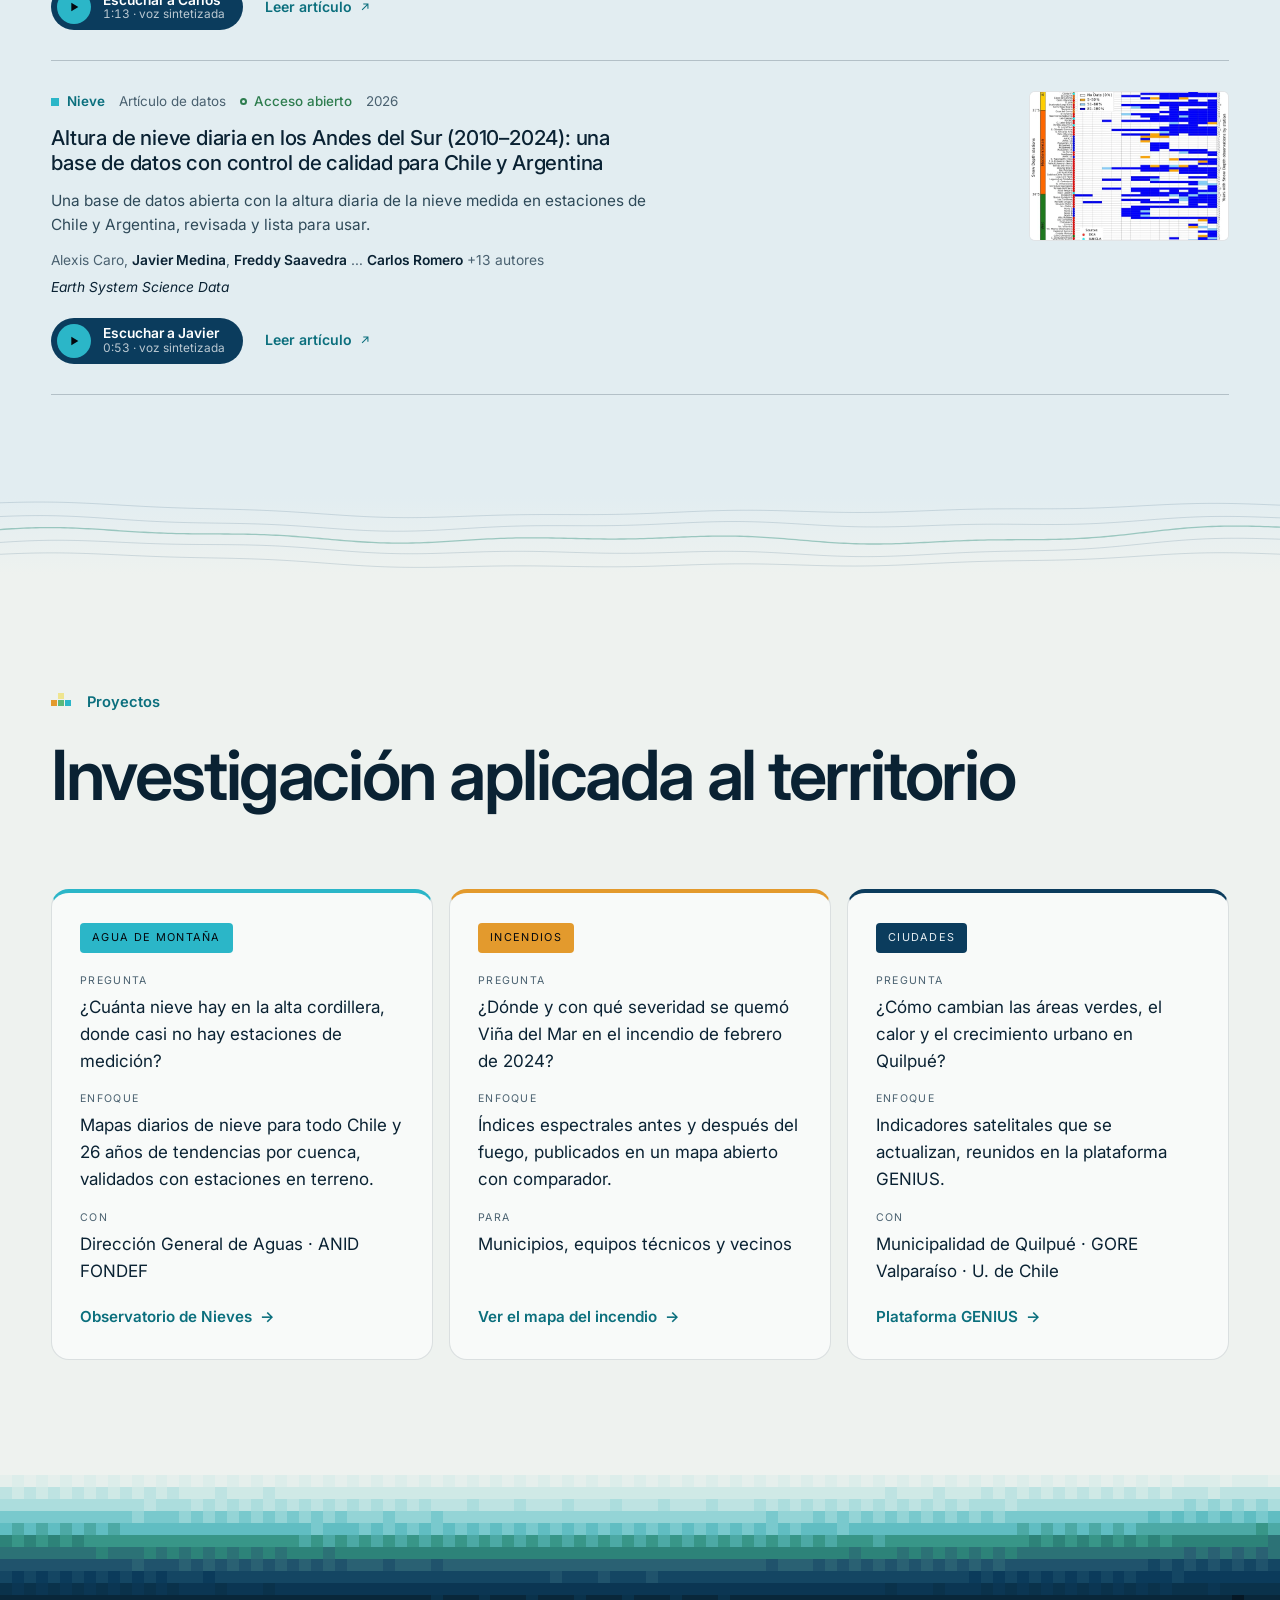
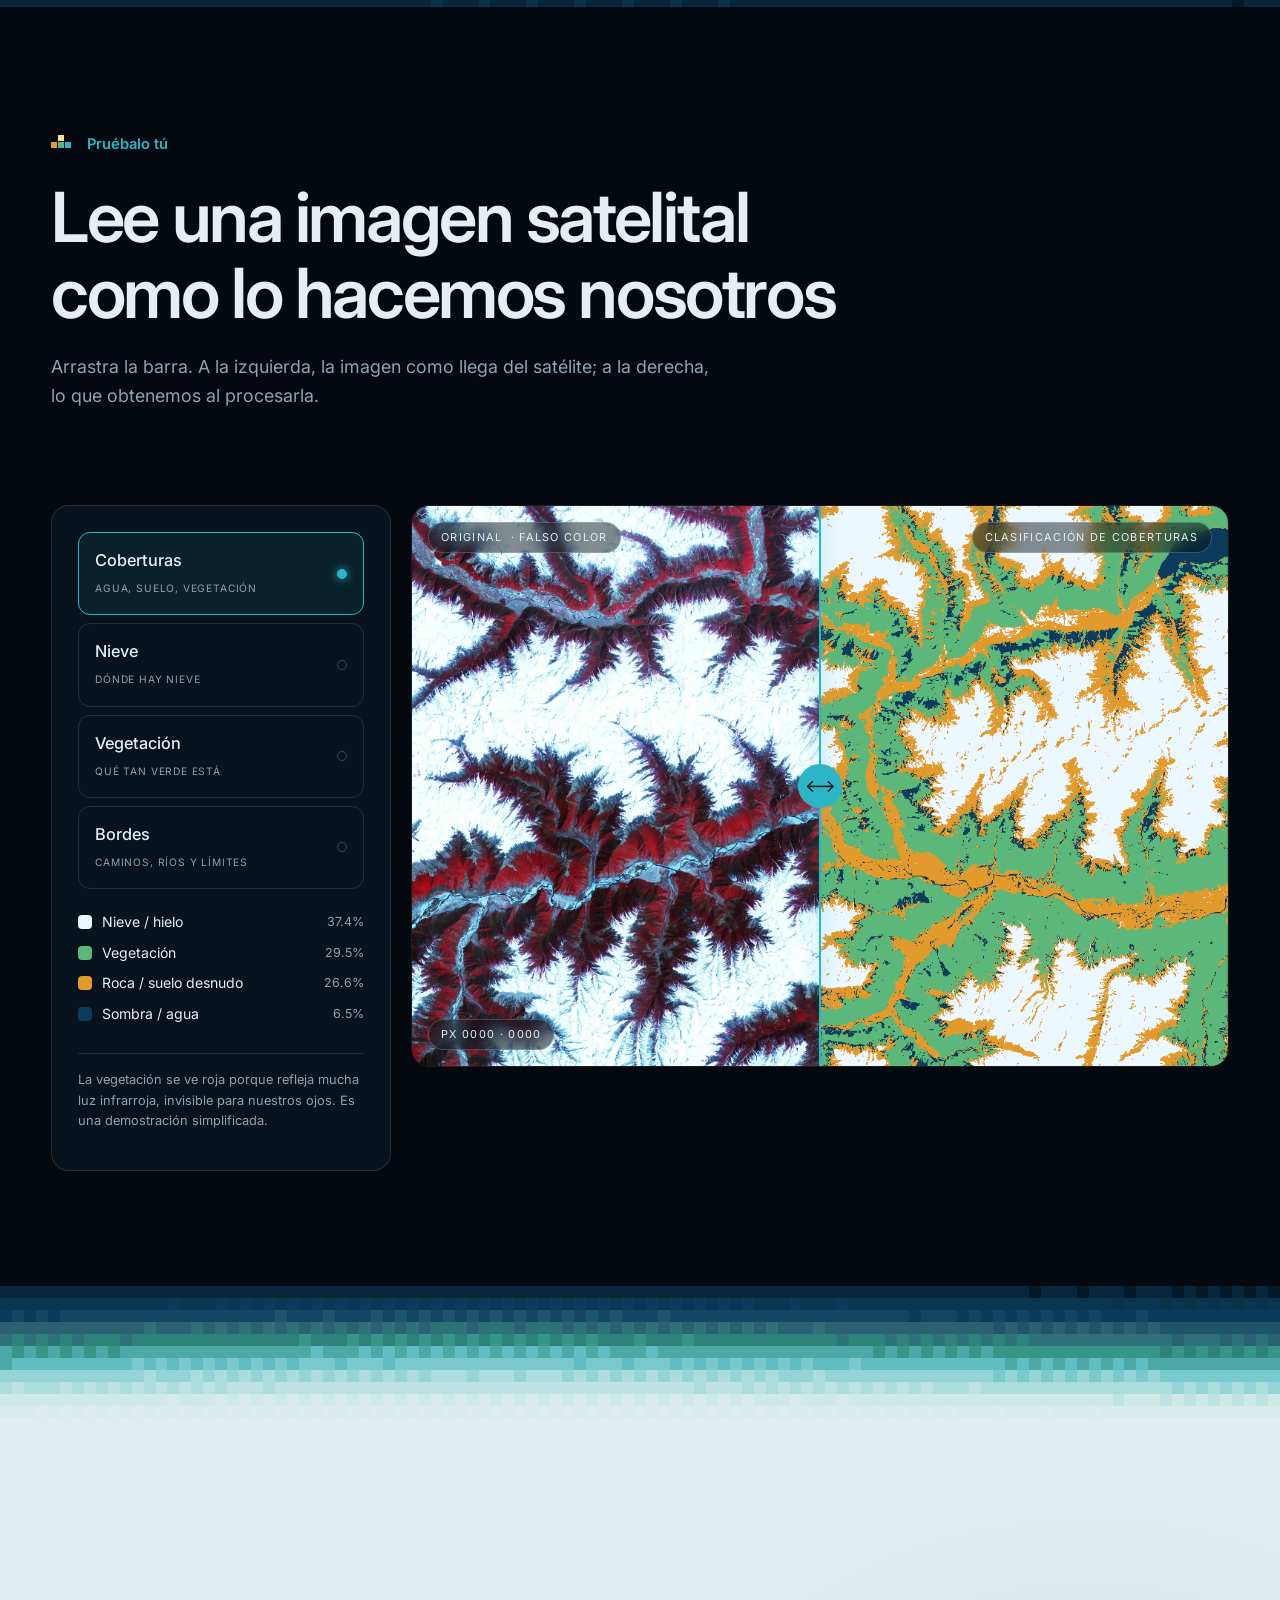
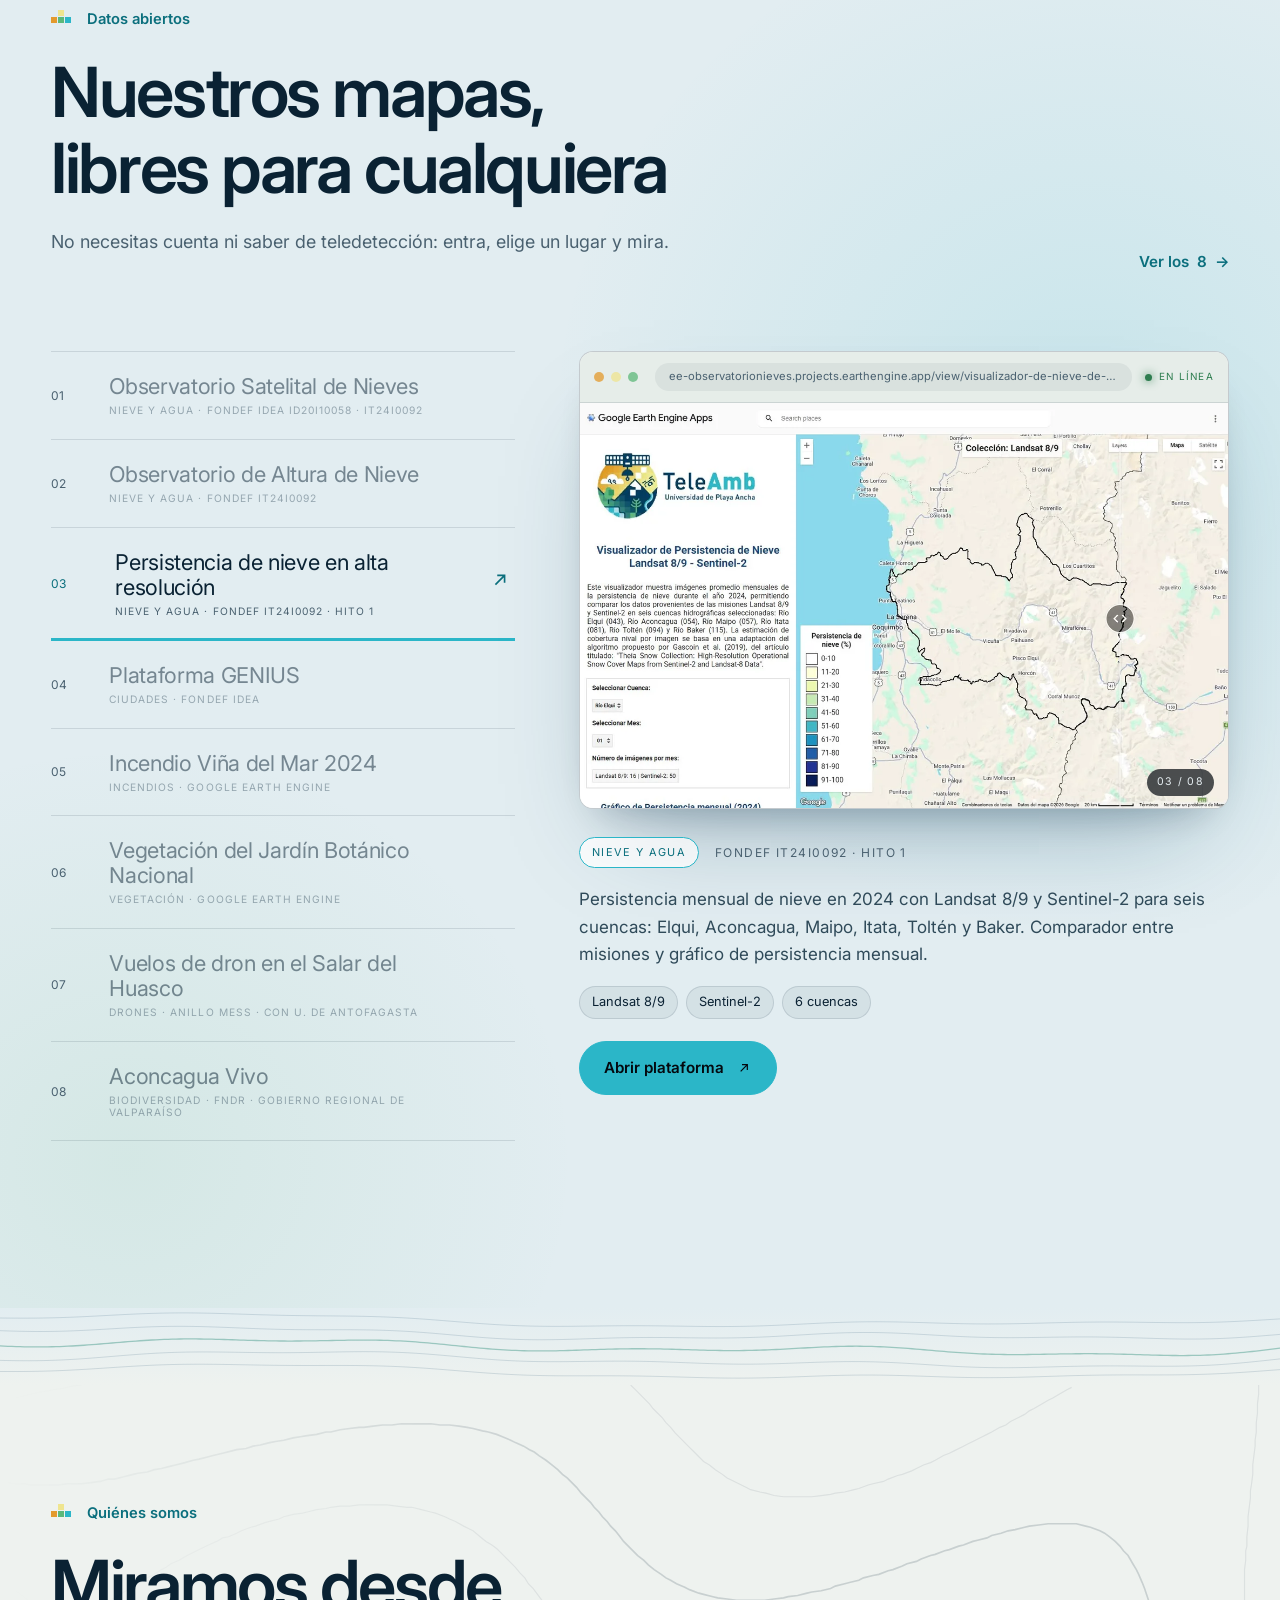
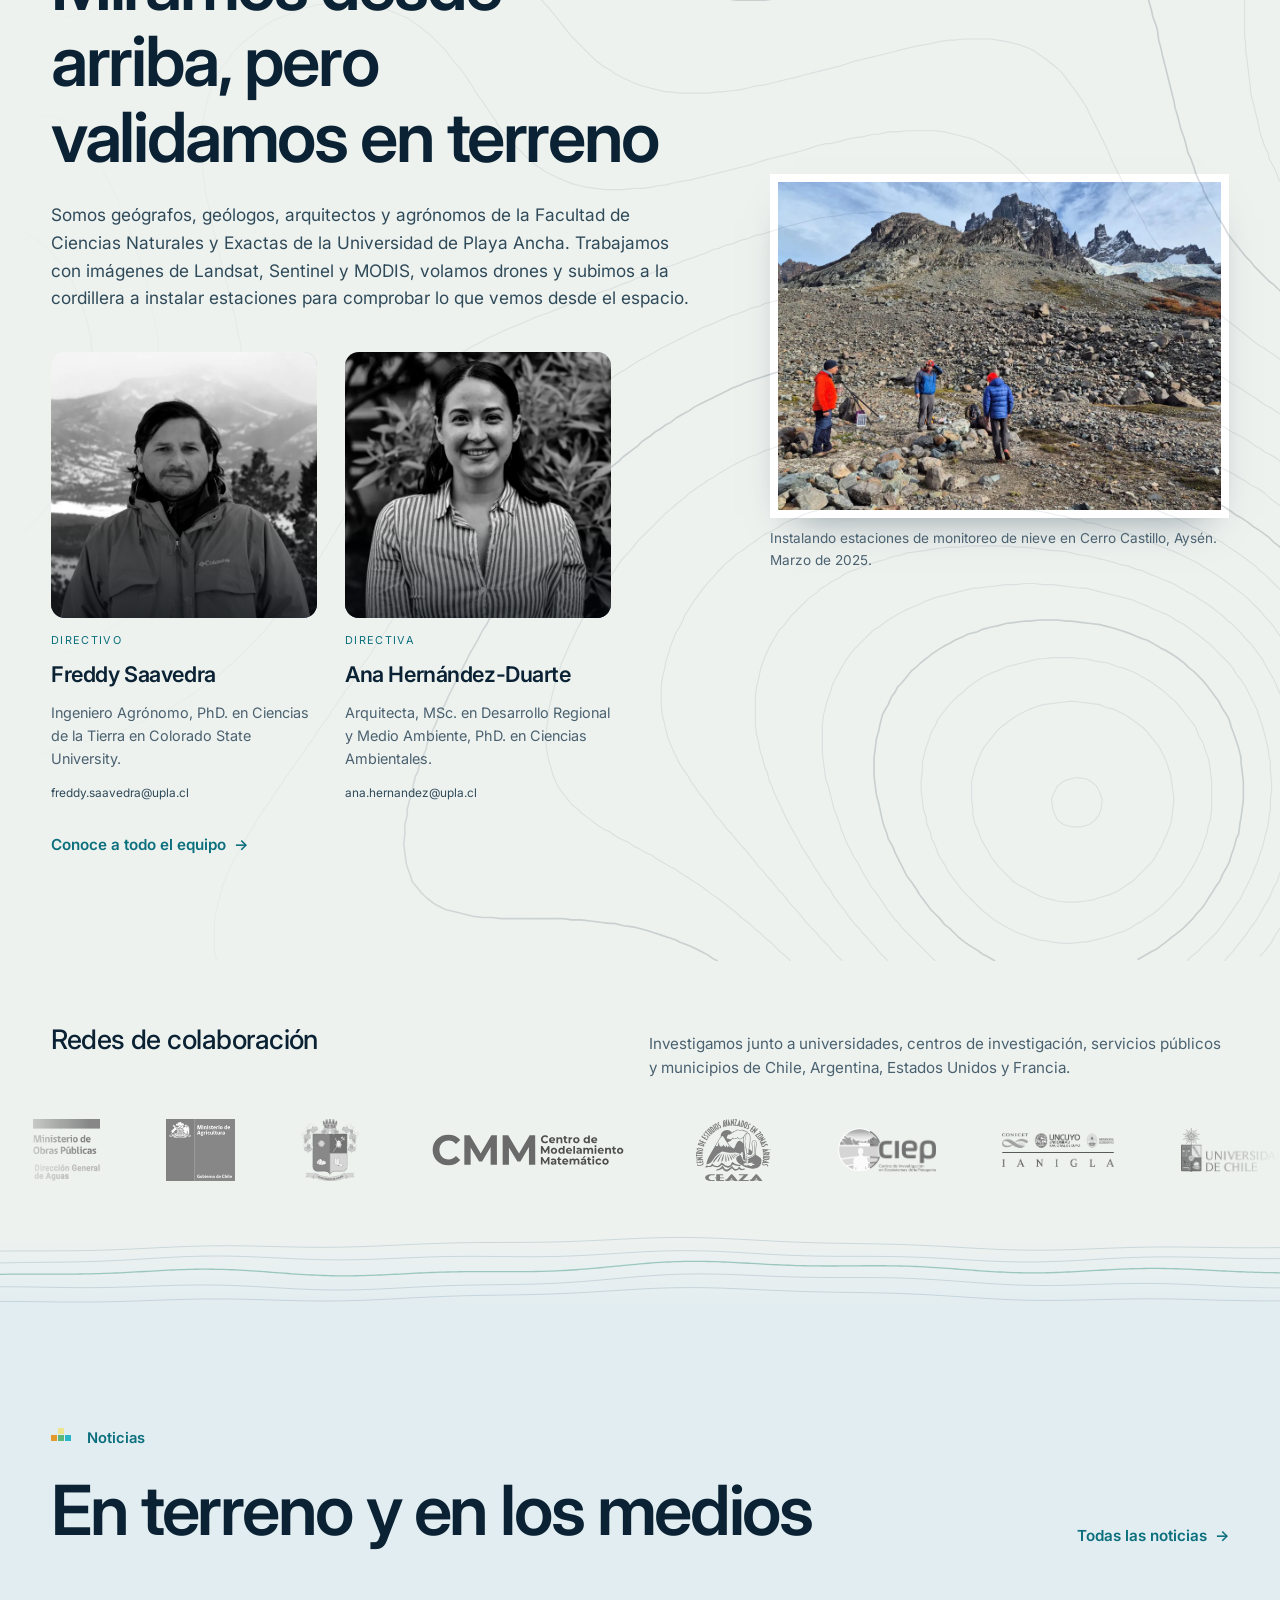
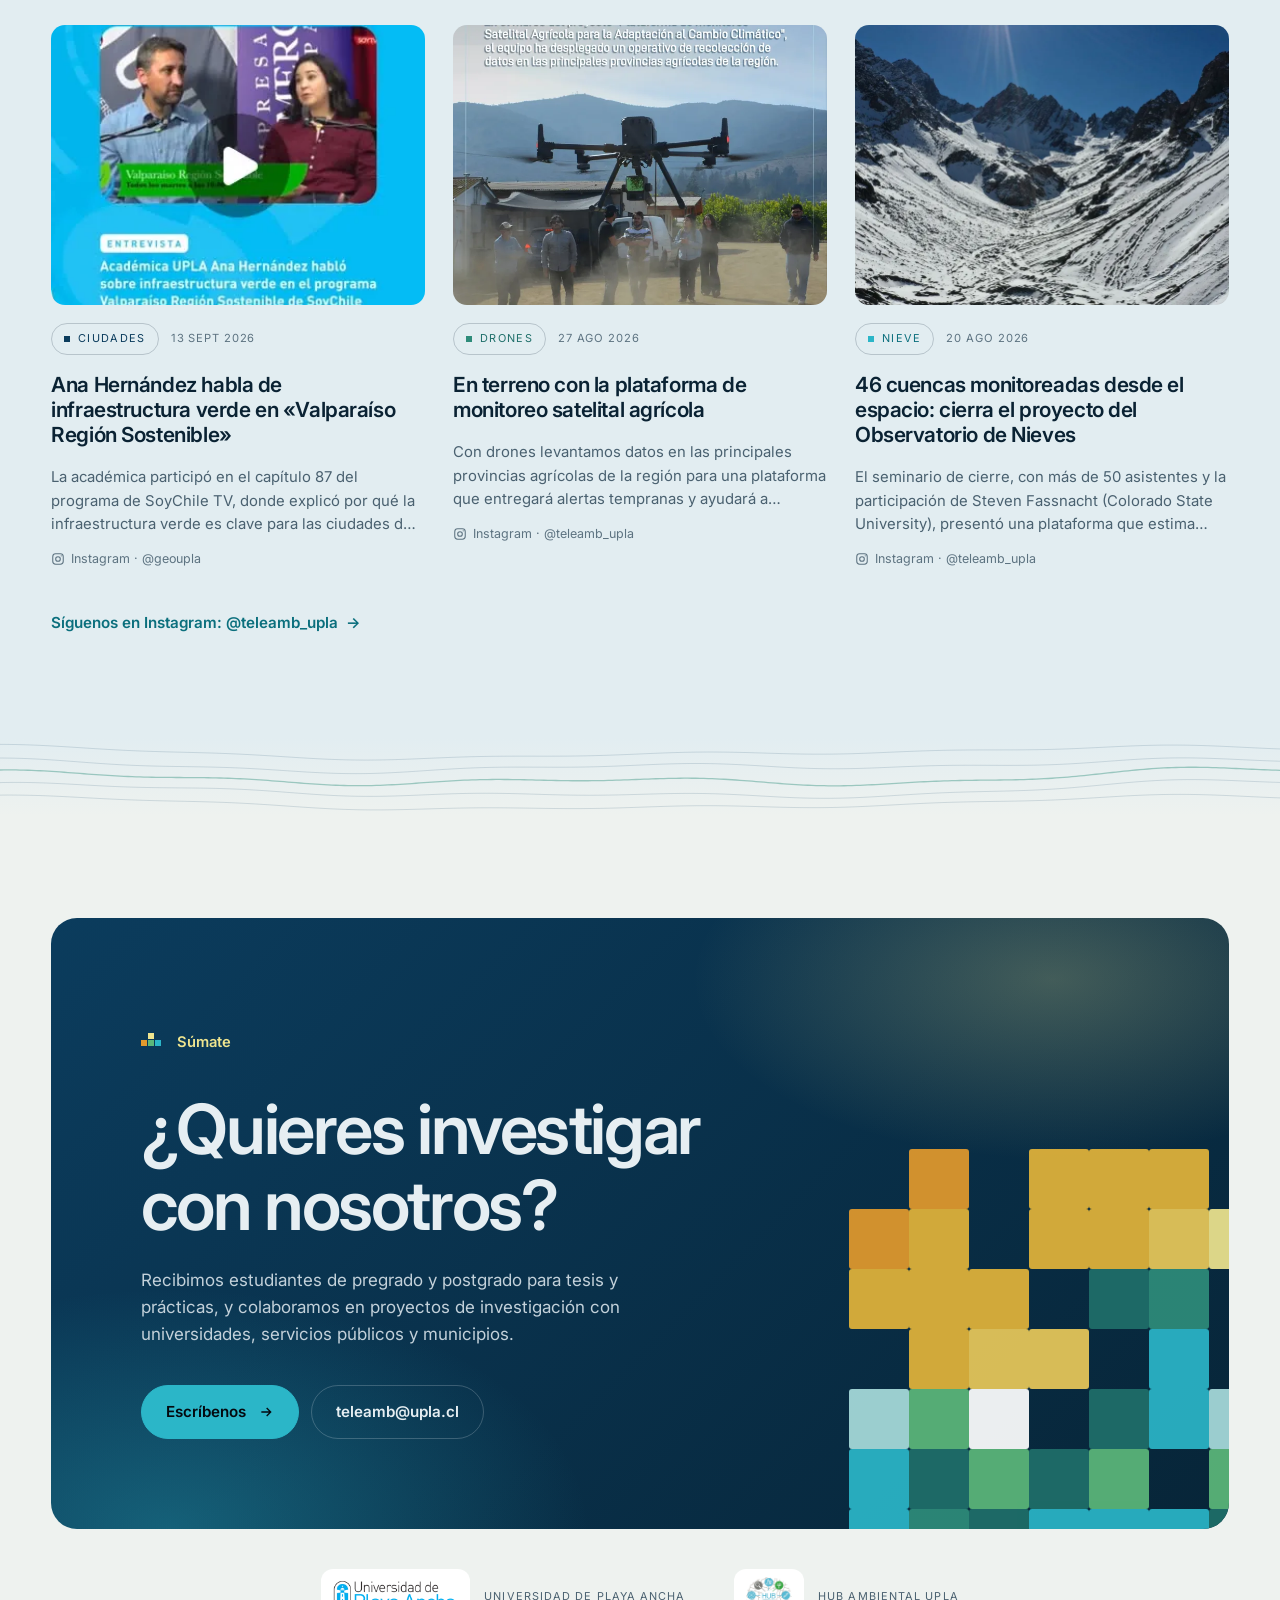
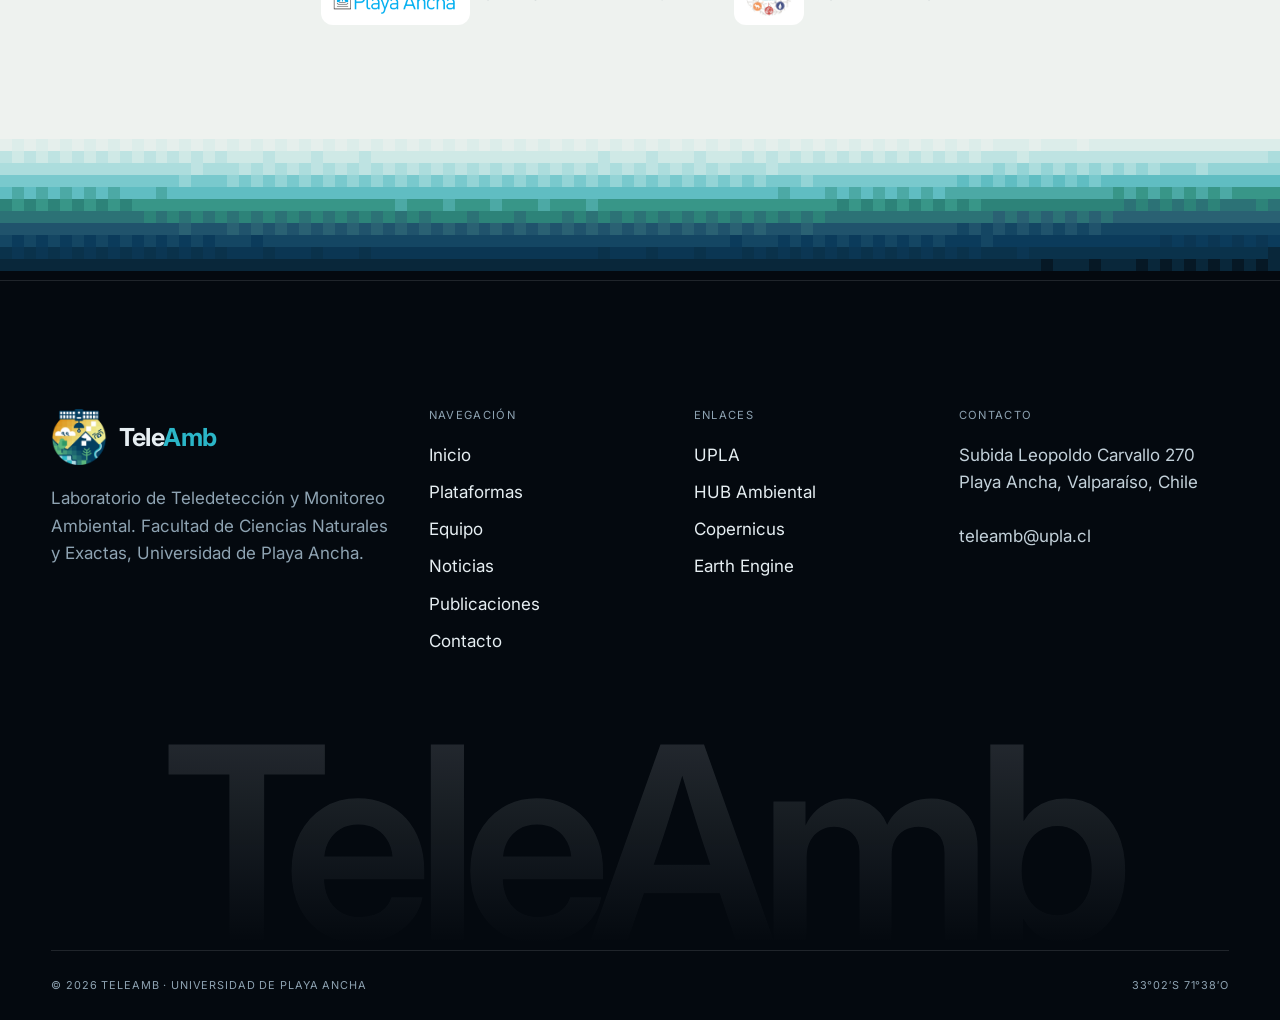
==== commit 29d7f7be: "Logos de colaboradores enlazados a sus sitios, nuevo logo UC y Universidad de Antofagasta" ====
--- a/index.html
+++ b/index.html
@@ -315,21 +315,22 @@
       </div>
       <div class="allies__viewport">
         <ul class="allies__track" data-allies>
-          <li class="ally ally--sq"><img src="assets/img/colaboradores/dga.webp" alt="Dirección General de Aguas, Ministerio de Obras Públicas" title="Dirección General de Aguas" loading="lazy"></li>
-          <li class="ally ally--sq"><img src="assets/img/colaboradores/seremi-agricultura.svg" alt="Seremi de Agricultura, Región de Valparaíso" title="Seremi de Agricultura · Región de Valparaíso" loading="lazy"></li>
-          <li class="ally ally--sq"><img src="assets/img/colaboradores/quilpue.webp" alt="Municipalidad de Quilpué" title="Municipalidad de Quilpué" loading="lazy"></li>
-          <li class="ally ally--wide"><img src="assets/img/colaboradores/cmm.svg" alt="Centro de Modelamiento Matemático" title="Centro de Modelamiento Matemático" loading="lazy"></li>
-          <li class="ally ally--sq"><img src="assets/img/colaboradores/ceaza.svg" alt="CEAZA, Centro de Estudios Avanzados en Zonas Áridas" title="CEAZA · Centro de Estudios Avanzados en Zonas Áridas" loading="lazy"></li>
-          <li class="ally"><img src="assets/img/colaboradores/ciep.webp" alt="CIEP, Centro de Investigación en Ecosistemas de la Patagonia" title="CIEP · Centro de Investigación en Ecosistemas de la Patagonia" loading="lazy"></li>
-          <li class="ally ally--wide"><img src="assets/img/colaboradores/ianigla.webp" alt="IANIGLA, CONICET, Argentina" title="IANIGLA · CONICET, Argentina" loading="lazy"></li>
-          <li class="ally"><img src="assets/img/colaboradores/uchile.webp" alt="Universidad de Chile" title="Universidad de Chile" loading="lazy"></li>
-          <li class="ally ally--wide"><img src="assets/img/colaboradores/uc.svg" alt="Pontificia Universidad Católica de Chile" title="Pontificia Universidad Católica de Chile" loading="lazy"></li>
-          <li class="ally ally--tall"><img src="assets/img/colaboradores/pucv.webp" alt="Pontificia Universidad Católica de Valparaíso" title="Pontificia Universidad Católica de Valparaíso" loading="lazy"></li>
-          <li class="ally ally--wide"><img src="assets/img/colaboradores/udec.svg" alt="Universidad de Concepción" title="Universidad de Concepción" loading="lazy"></li>
-          <li class="ally ally--xwide"><img src="assets/img/colaboradores/udd.svg" alt="Universidad del Desarrollo" title="Universidad del Desarrollo" loading="lazy"></li>
-          <li class="ally ally--xwide"><img src="assets/img/colaboradores/umayor.webp" alt="Universidad Mayor" title="Universidad Mayor" loading="lazy"></li>
-          <li class="ally"><img src="assets/img/colaboradores/csu.svg" alt="Colorado State University" title="Colorado State University" loading="lazy"></li>
-          <li class="ally"><img src="assets/img/colaboradores/uga.svg" alt="Université Grenoble Alpes" title="Université Grenoble Alpes" loading="lazy"></li>
+          <li class="ally ally--sq"><a href="https://dga.mop.gob.cl/" target="_blank" rel="noopener"><img src="assets/img/colaboradores/dga.webp" alt="Dirección General de Aguas, Ministerio de Obras Públicas" title="Dirección General de Aguas" loading="lazy"></a></li>
+          <li class="ally ally--sq"><a href="https://minagri.gob.cl/region-de-valparaiso/" target="_blank" rel="noopener"><img src="assets/img/colaboradores/seremi-agricultura.svg" alt="Seremi de Agricultura, Región de Valparaíso" title="Seremi de Agricultura · Región de Valparaíso" loading="lazy"></a></li>
+          <li class="ally ally--sq"><a href="https://muniquilpue.gob.cl/" target="_blank" rel="noopener"><img src="assets/img/colaboradores/quilpue.webp" alt="Municipalidad de Quilpué" title="Municipalidad de Quilpué" loading="lazy"></a></li>
+          <li class="ally ally--wide"><a href="https://www.cmm.uchile.cl/" target="_blank" rel="noopener"><img src="assets/img/colaboradores/cmm.svg" alt="Centro de Modelamiento Matemático" title="Centro de Modelamiento Matemático" loading="lazy"></a></li>
+          <li class="ally ally--sq"><a href="https://www.ceaza.cl/" target="_blank" rel="noopener"><img src="assets/img/colaboradores/ceaza.svg" alt="CEAZA, Centro de Estudios Avanzados en Zonas Áridas" title="CEAZA · Centro de Estudios Avanzados en Zonas Áridas" loading="lazy"></a></li>
+          <li class="ally"><a href="https://ciep.cl/" target="_blank" rel="noopener"><img src="assets/img/colaboradores/ciep.webp" alt="CIEP, Centro de Investigación en Ecosistemas de la Patagonia" title="CIEP · Centro de Investigación en Ecosistemas de la Patagonia" loading="lazy"></a></li>
+          <li class="ally ally--wide"><a href="https://ianigla.conicet.gov.ar/" target="_blank" rel="noopener"><img src="assets/img/colaboradores/ianigla.webp" alt="IANIGLA, CONICET, Argentina" title="IANIGLA · CONICET, Argentina" loading="lazy"></a></li>
+          <li class="ally"><a href="https://uchile.cl/" target="_blank" rel="noopener"><img src="assets/img/colaboradores/uchile.webp" alt="Universidad de Chile" title="Universidad de Chile" loading="lazy"></a></li>
+          <li class="ally ally--sq ally--light"><a href="https://www.uc.cl/" target="_blank" rel="noopener"><img src="assets/img/colaboradores/uc.svg" alt="Pontificia Universidad Católica de Chile" title="Pontificia Universidad Católica de Chile" loading="lazy"></a></li>
+          <li class="ally ally--tall"><a href="https://www.pucv.cl/" target="_blank" rel="noopener"><img src="assets/img/colaboradores/pucv.webp" alt="Pontificia Universidad Católica de Valparaíso" title="Pontificia Universidad Católica de Valparaíso" loading="lazy"></a></li>
+          <li class="ally ally--wide"><a href="https://www.udec.cl/" target="_blank" rel="noopener"><img src="assets/img/colaboradores/udec.svg" alt="Universidad de Concepción" title="Universidad de Concepción" loading="lazy"></a></li>
+          <li class="ally ally--xwide"><a href="https://www.udd.cl/" target="_blank" rel="noopener"><img src="assets/img/colaboradores/udd.svg" alt="Universidad del Desarrollo" title="Universidad del Desarrollo" loading="lazy"></a></li>
+          <li class="ally ally--xwide"><a href="https://www.umayor.cl/" target="_blank" rel="noopener"><img src="assets/img/colaboradores/umayor.webp" alt="Universidad Mayor" title="Universidad Mayor" loading="lazy"></a></li>
+          <li class="ally ally--sq"><a href="https://www.uantof.cl/" target="_blank" rel="noopener"><img src="assets/img/colaboradores/uantof.svg" alt="Universidad de Antofagasta" title="Universidad de Antofagasta" loading="lazy"></a></li>
+          <li class="ally"><a href="https://www.colostate.edu/" target="_blank" rel="noopener"><img src="assets/img/colaboradores/csu.svg" alt="Colorado State University" title="Colorado State University" loading="lazy"></a></li>
+          <li class="ally"><a href="https://www.univ-grenoble-alpes.fr/" target="_blank" rel="noopener"><img src="assets/img/colaboradores/uga.svg" alt="Université Grenoble Alpes" title="Université Grenoble Alpes" loading="lazy"></a></li>
         </ul>
       </div>
     </section>
--- a/assets/css/styles.css
+++ b/assets/css/styles.css
@@ -3929,8 +3929,17 @@
 .ally--tall img { height: 54px; }
 .ally--wide img { height: 34px; }
 .ally--xwide img { height: 26px; }
-
-.ally:hover img {
+.ally--light img { filter: grayscale(1) brightness(0.55) contrast(1.4); }
+
+.ally a {
+  display: flex;
+  align-items: center;
+  height: 100%;
+  border-radius: 6px;
+}
+
+.ally:hover img,
+.ally a:focus-visible img {
   filter: none;
   opacity: 1;
 }
